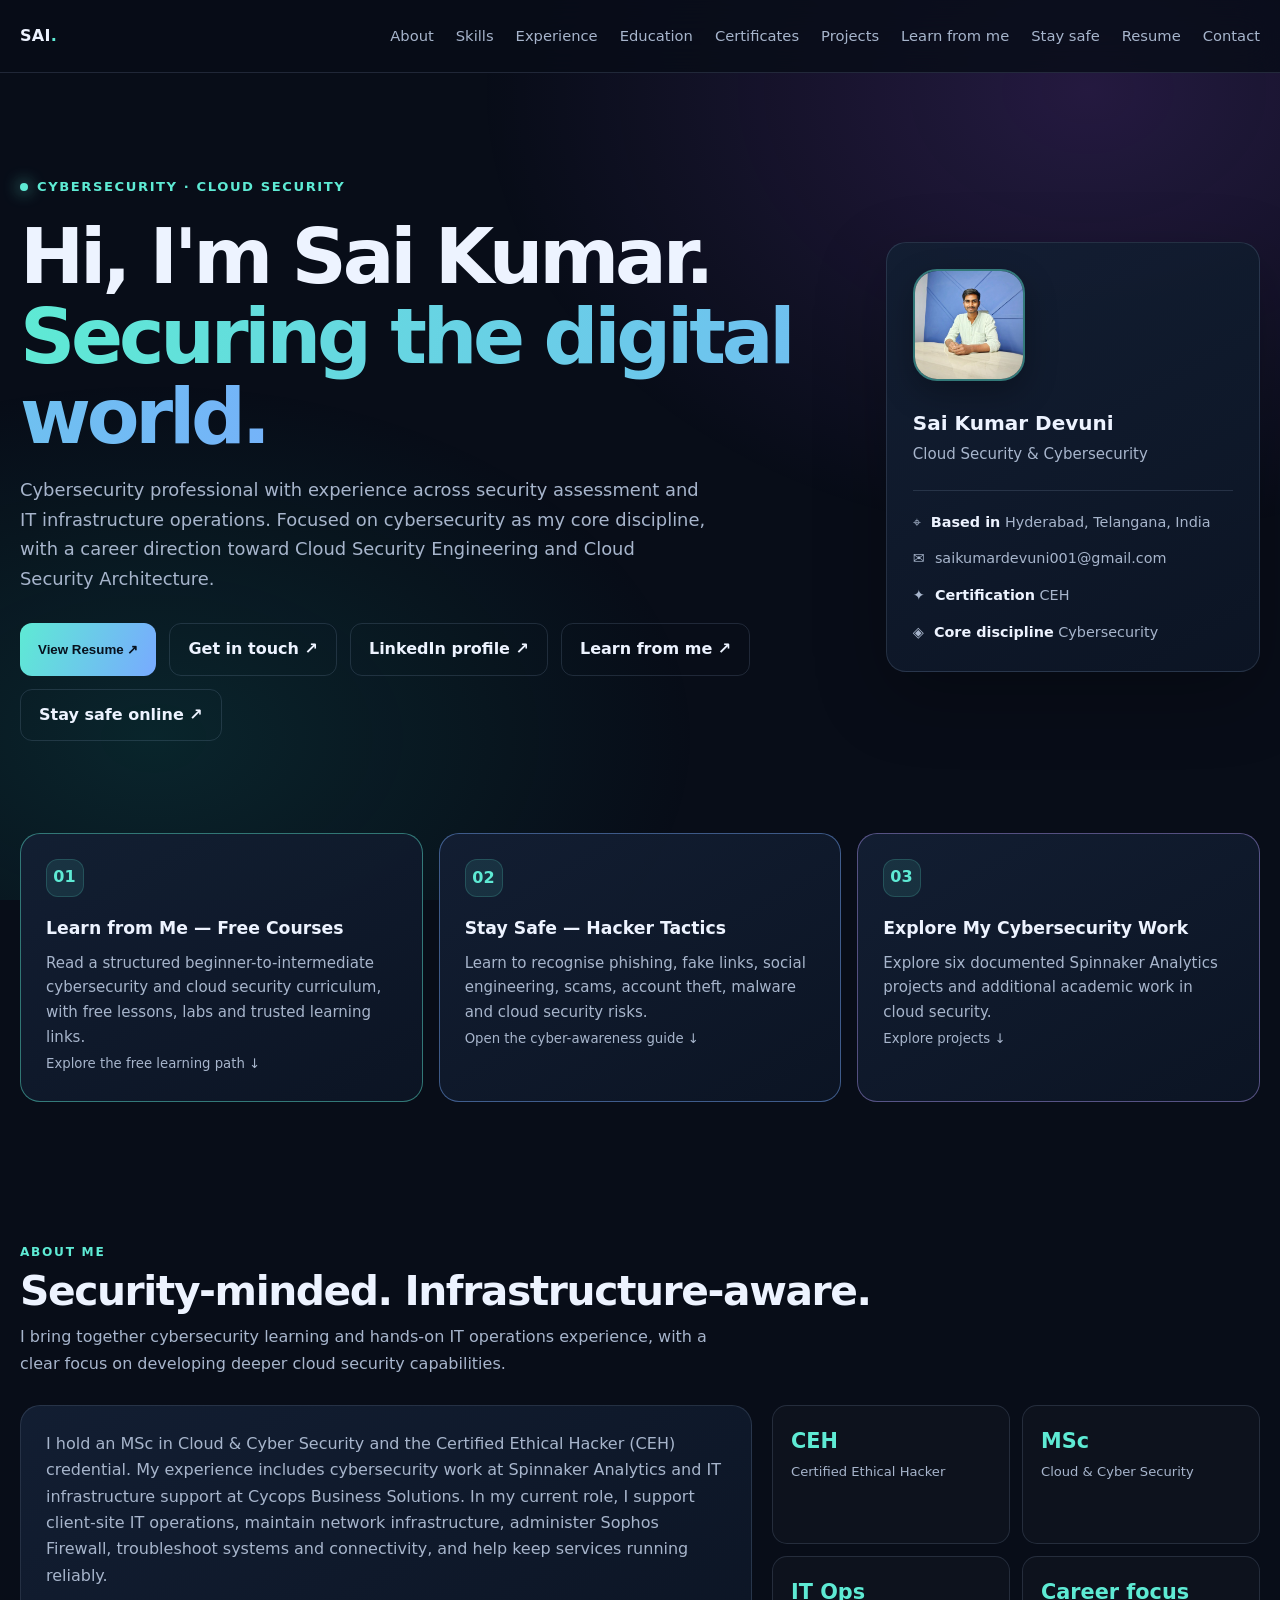
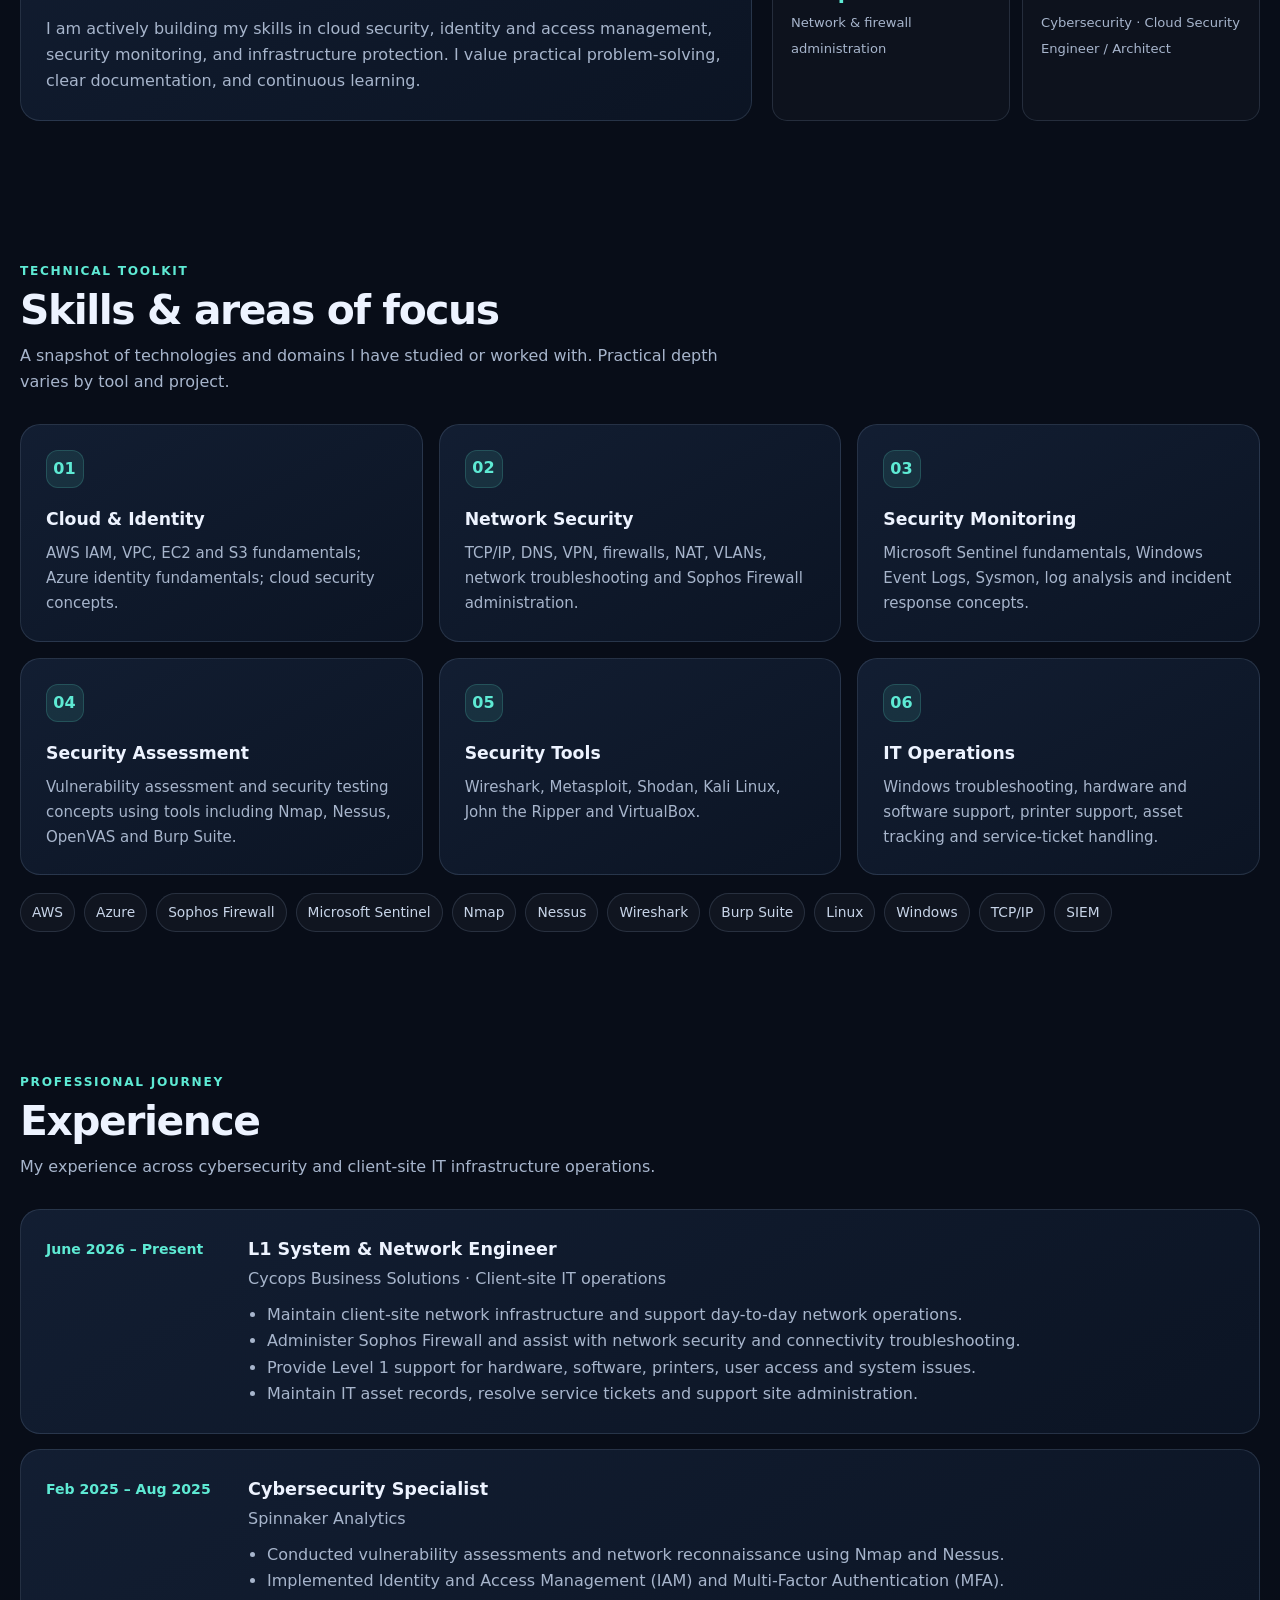
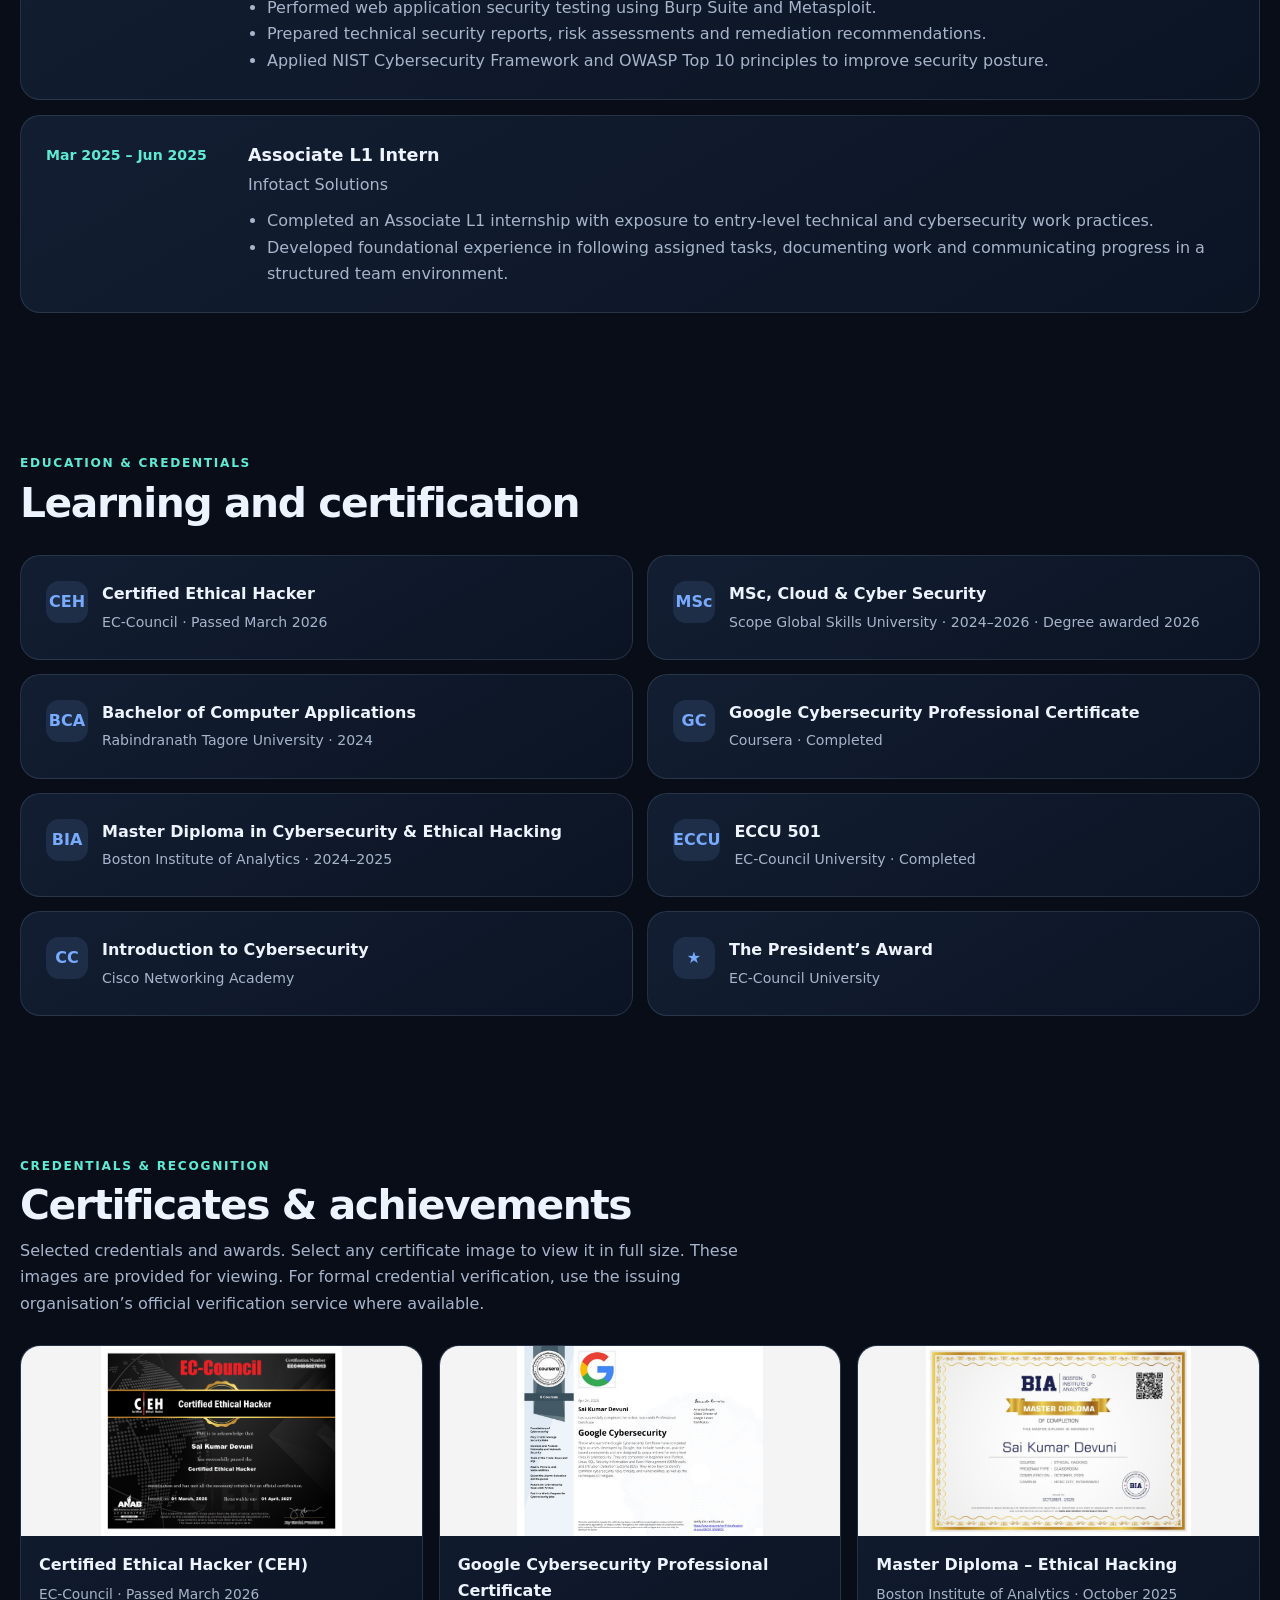
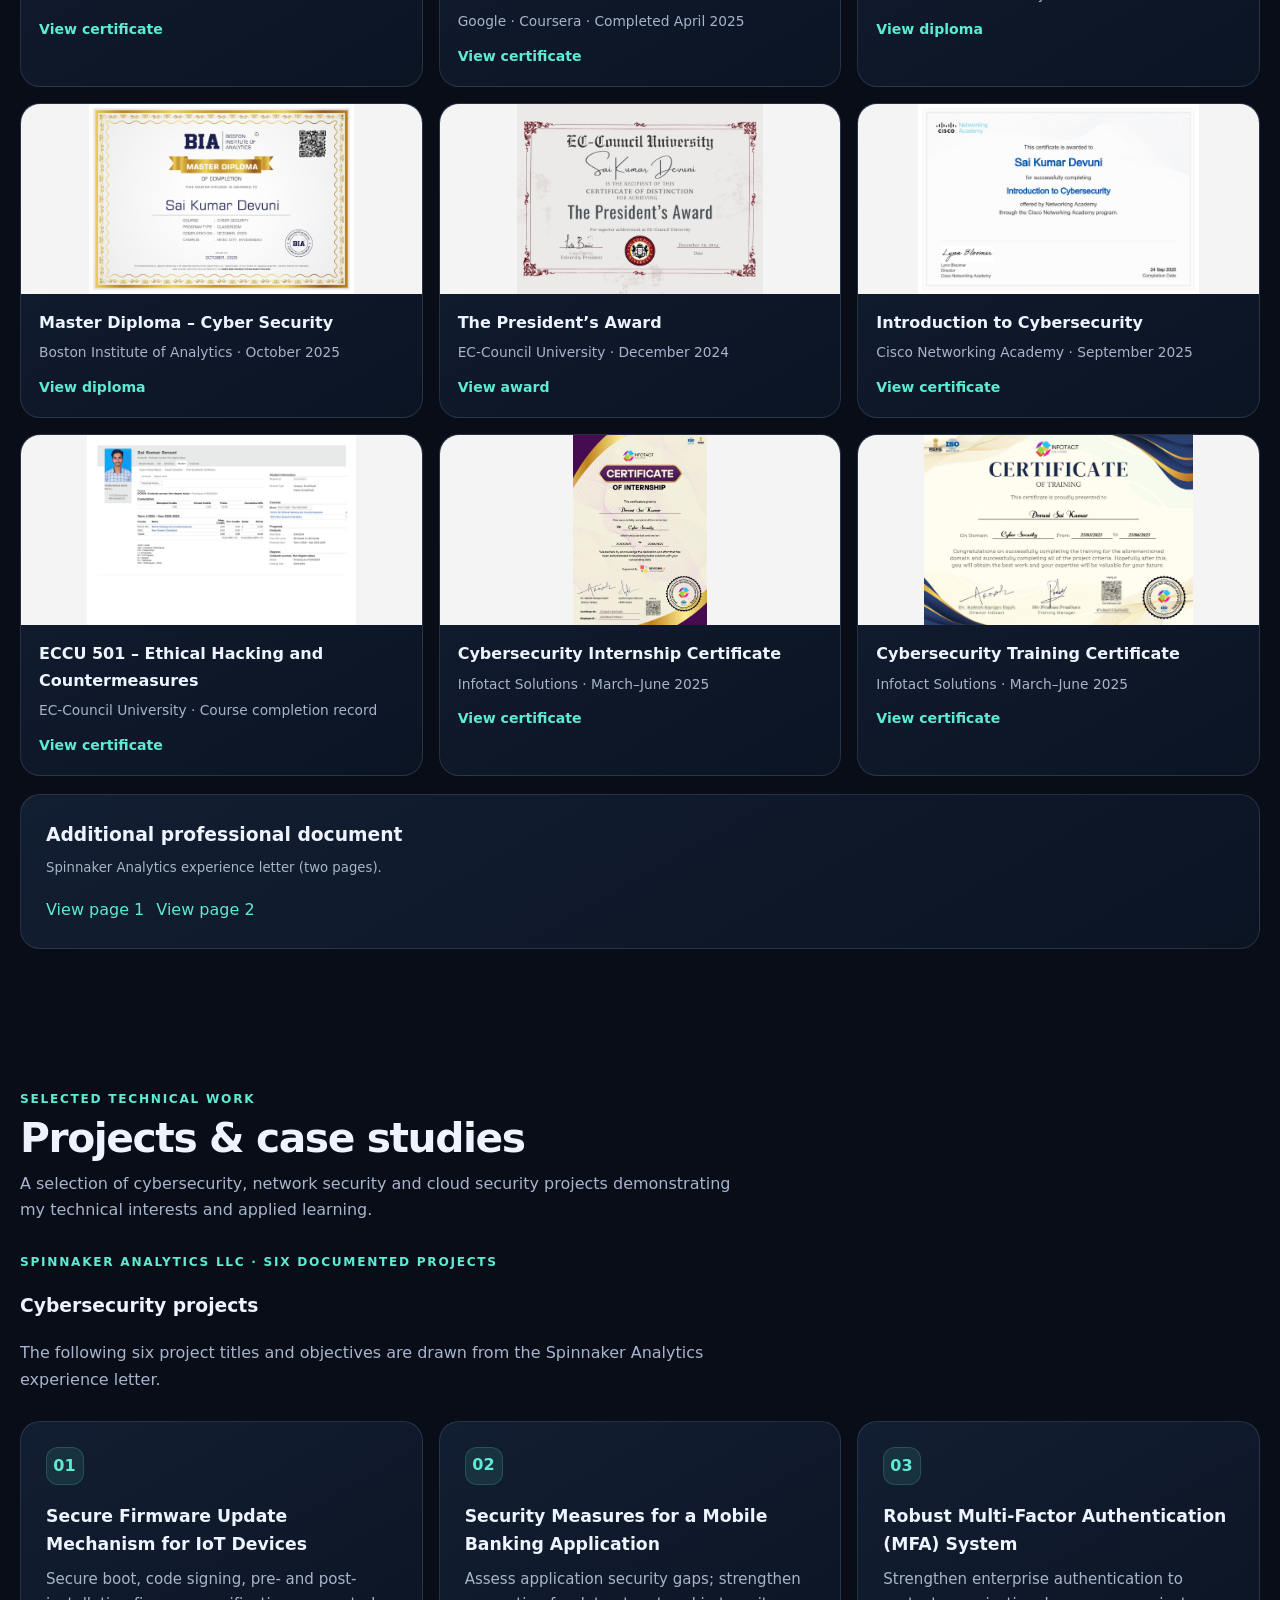
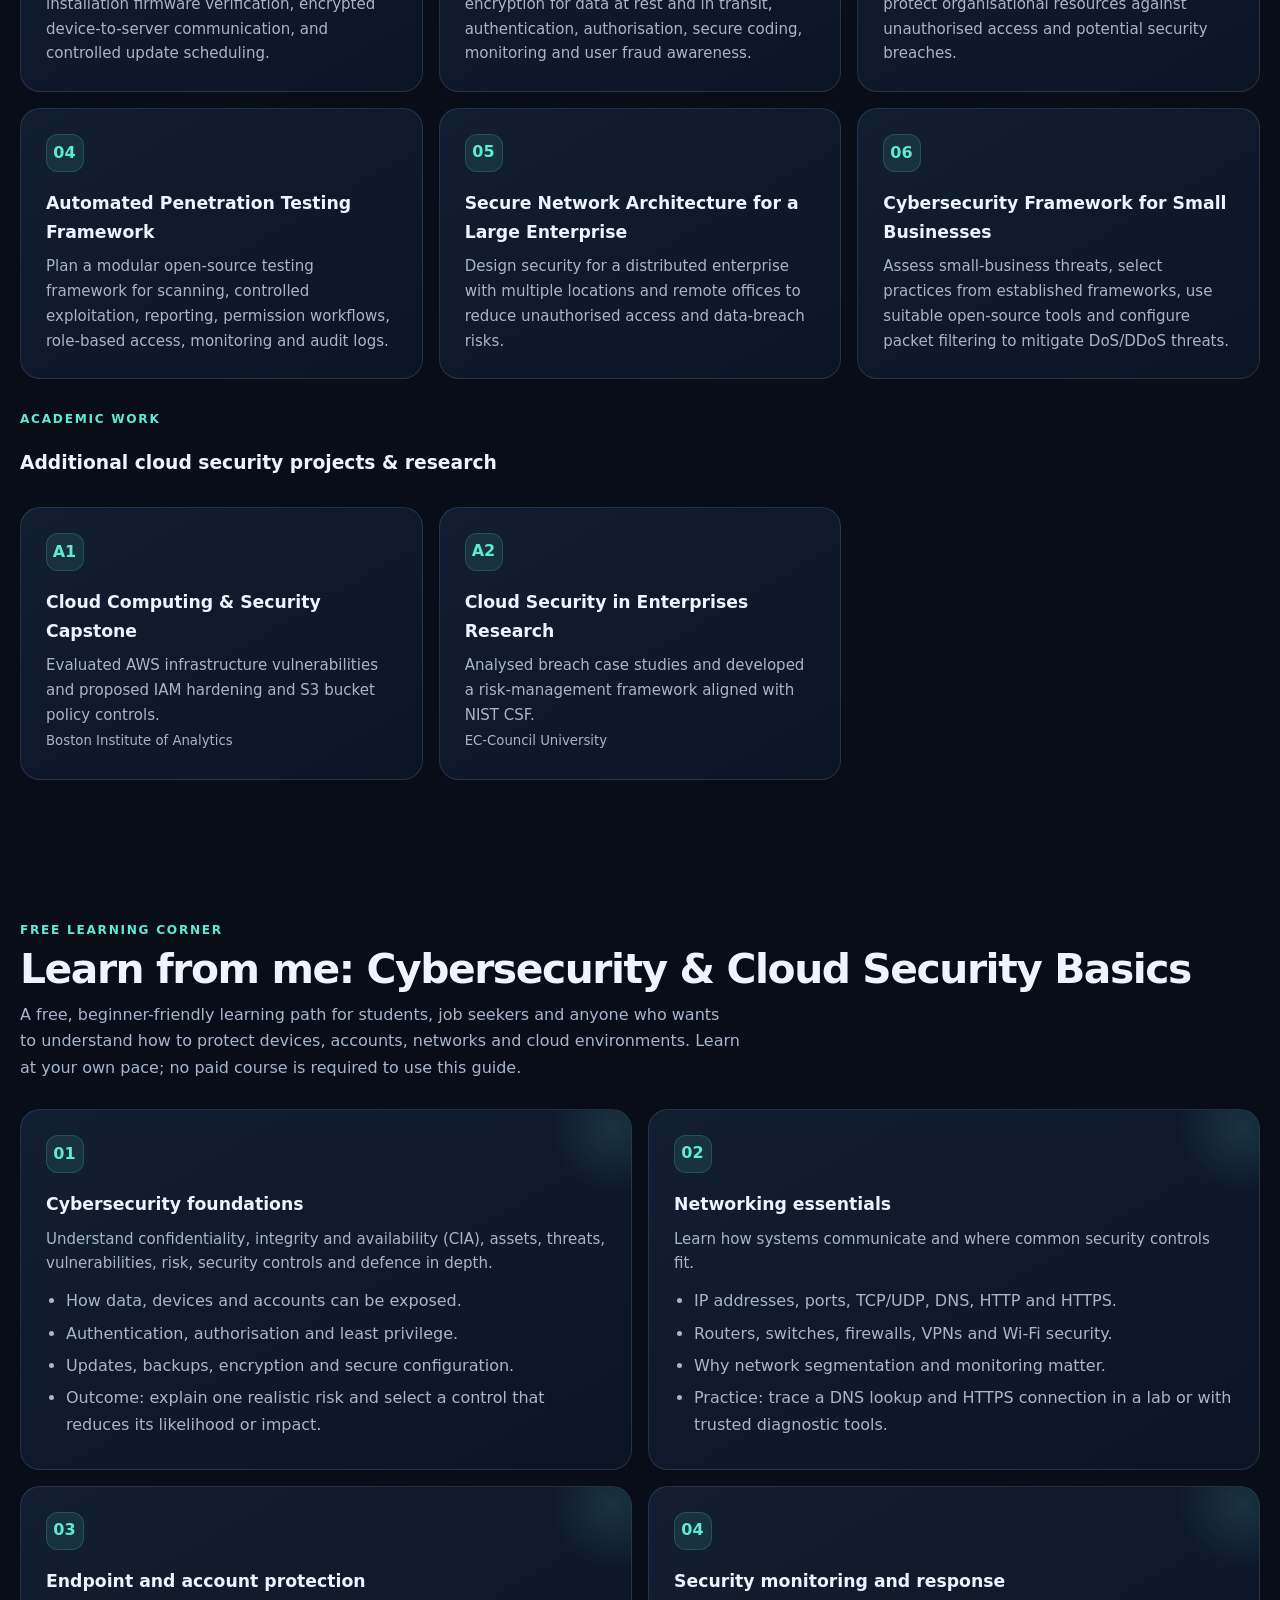
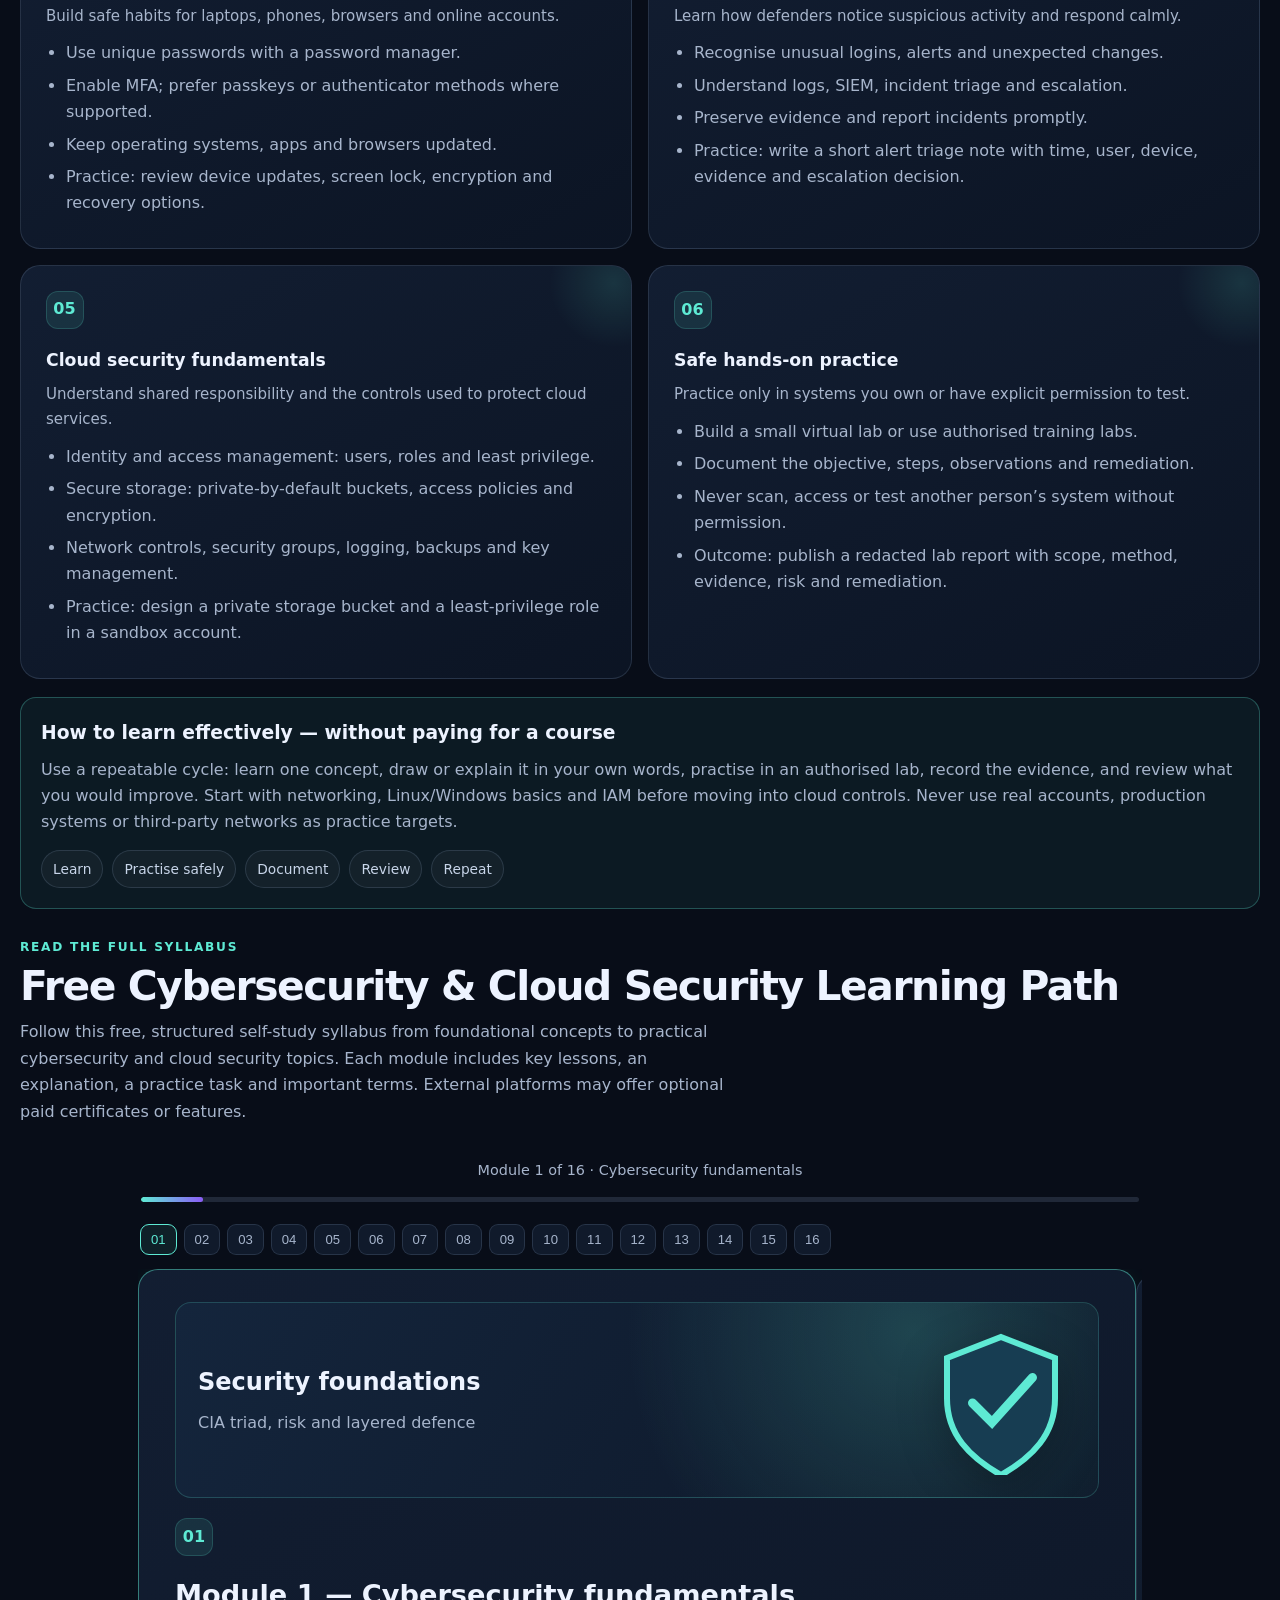
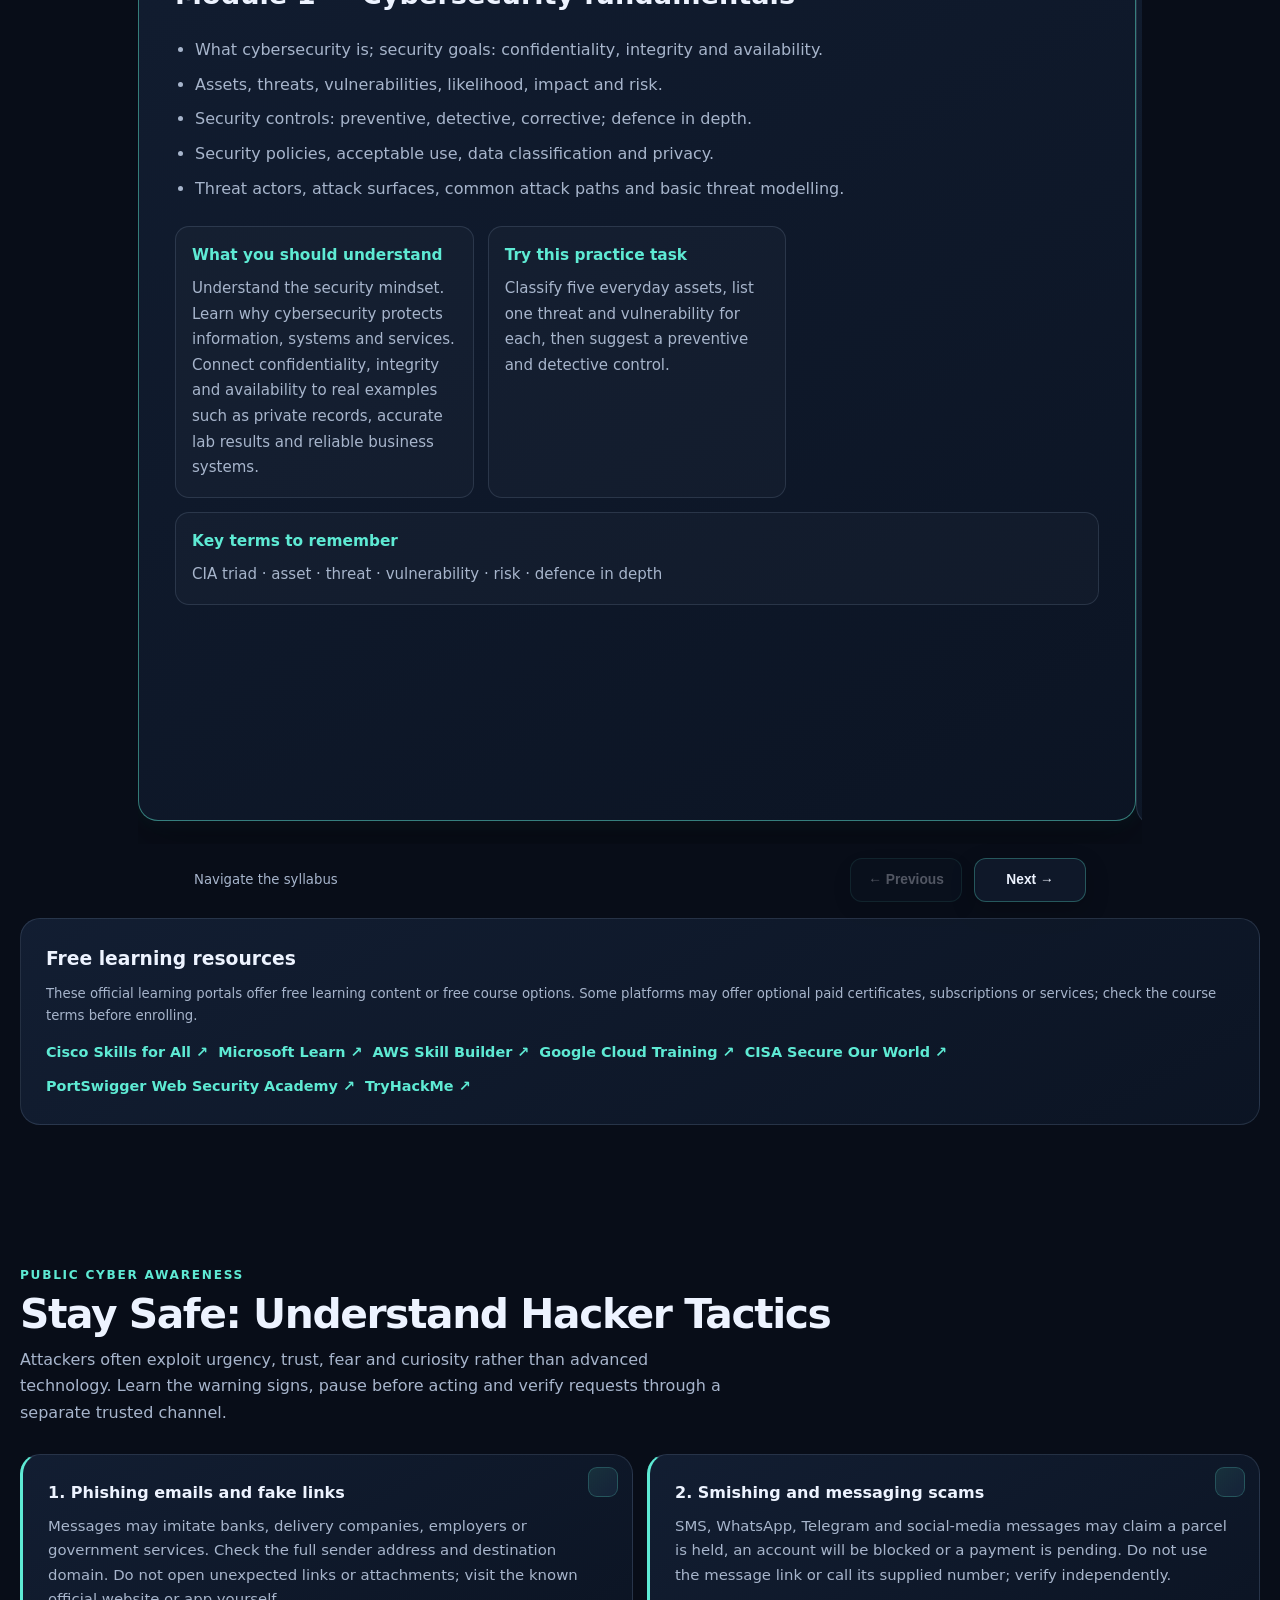
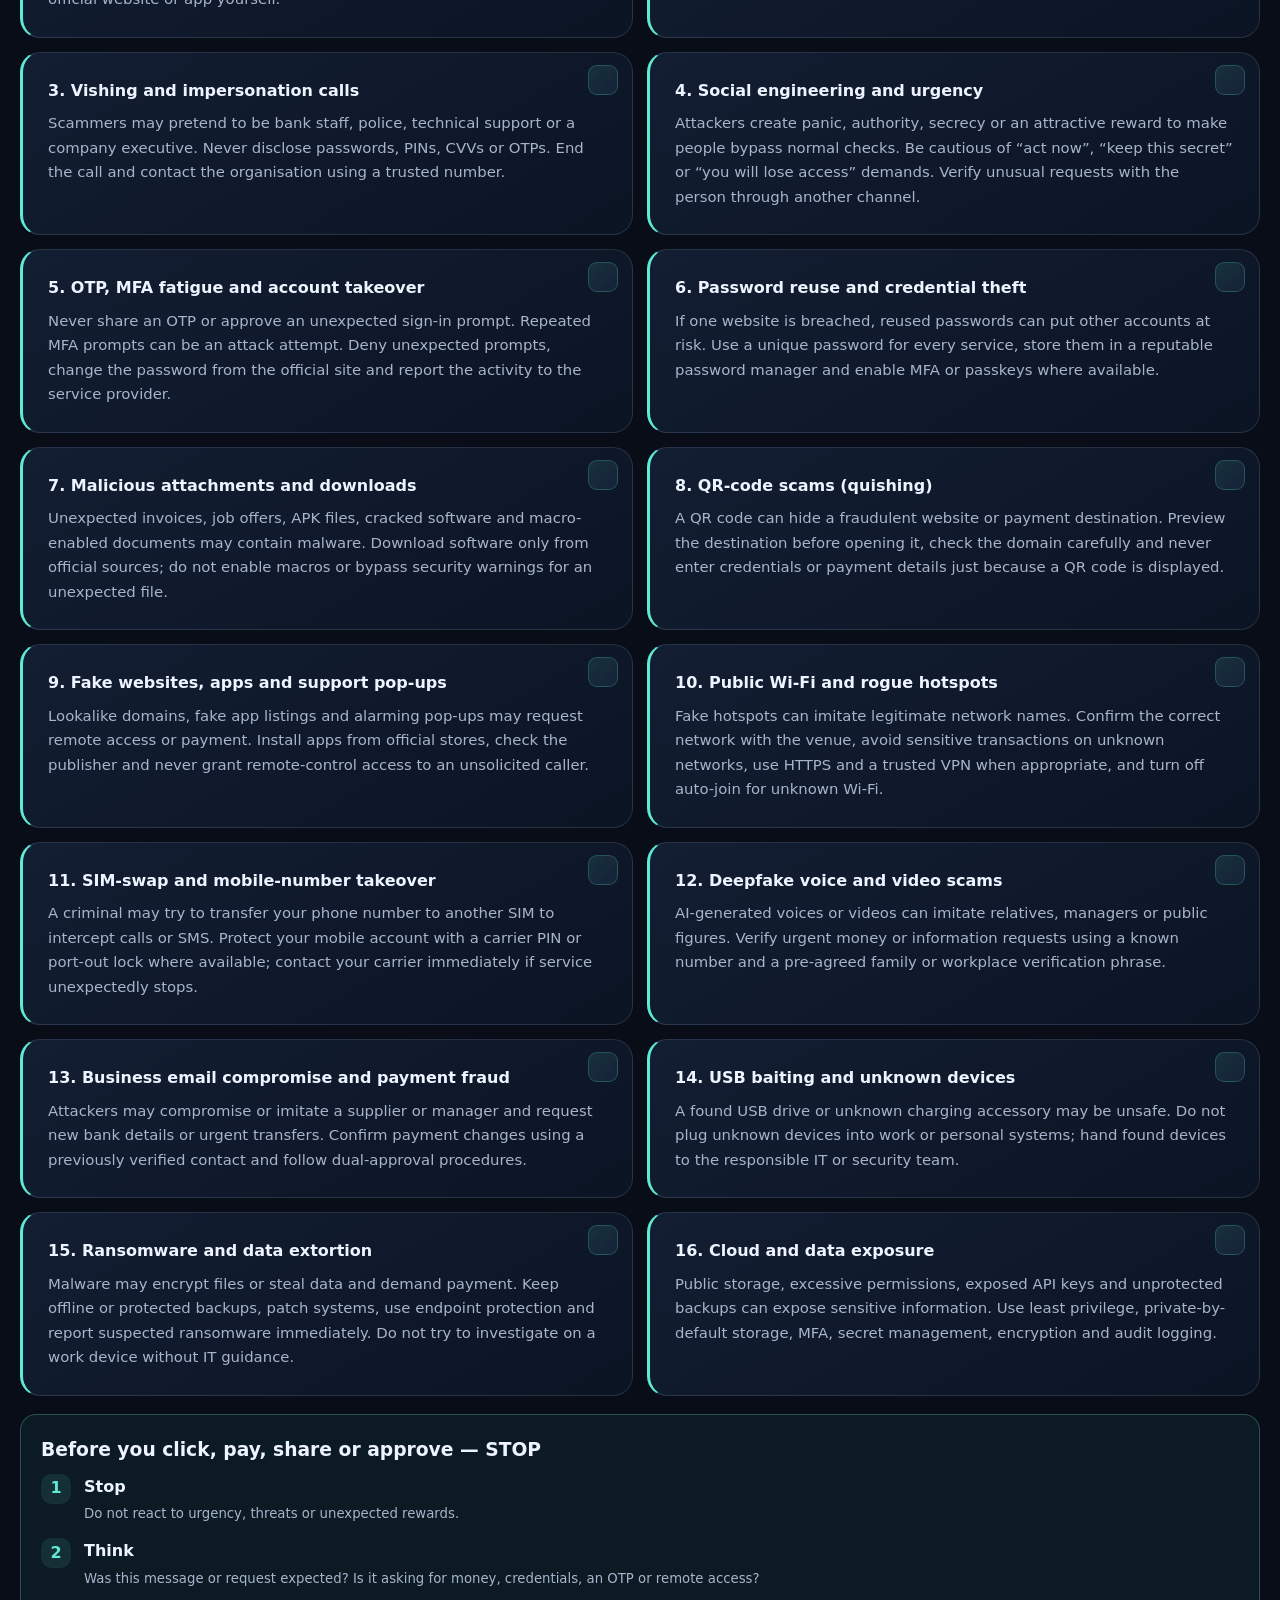
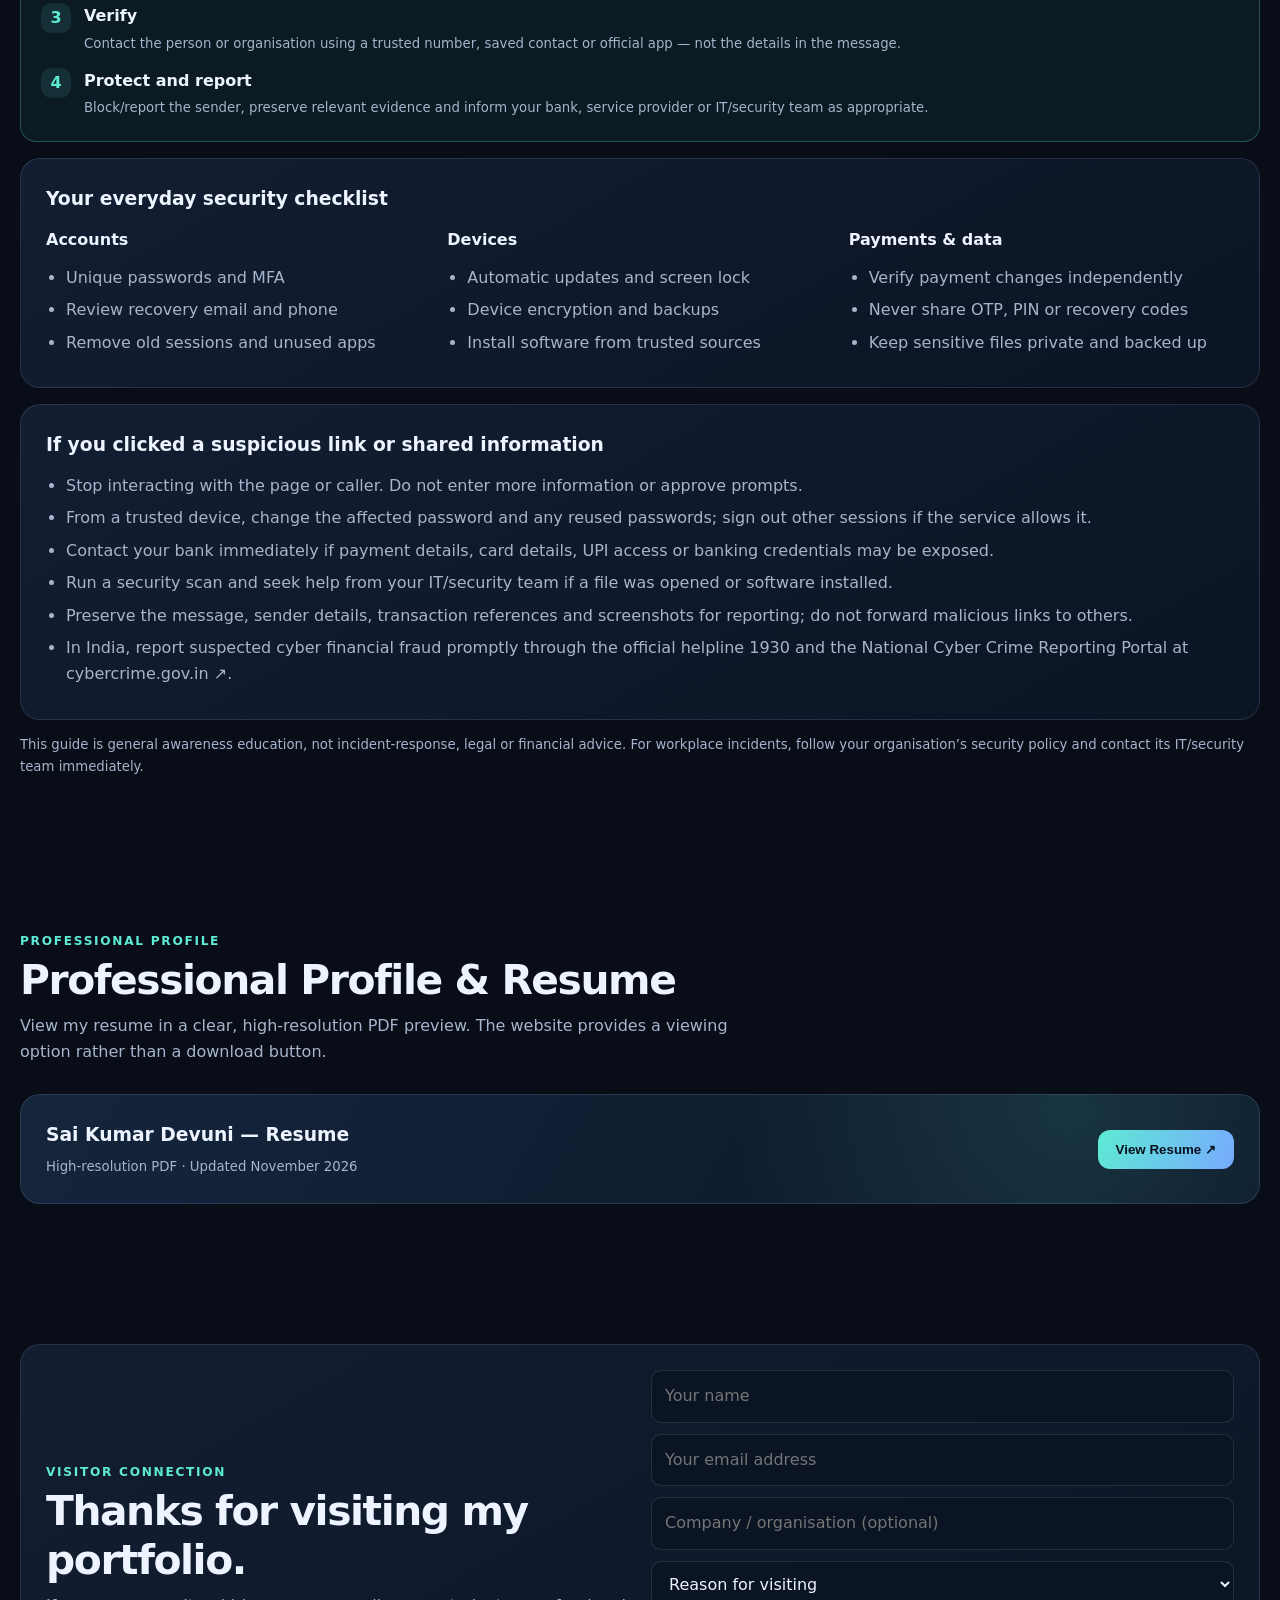
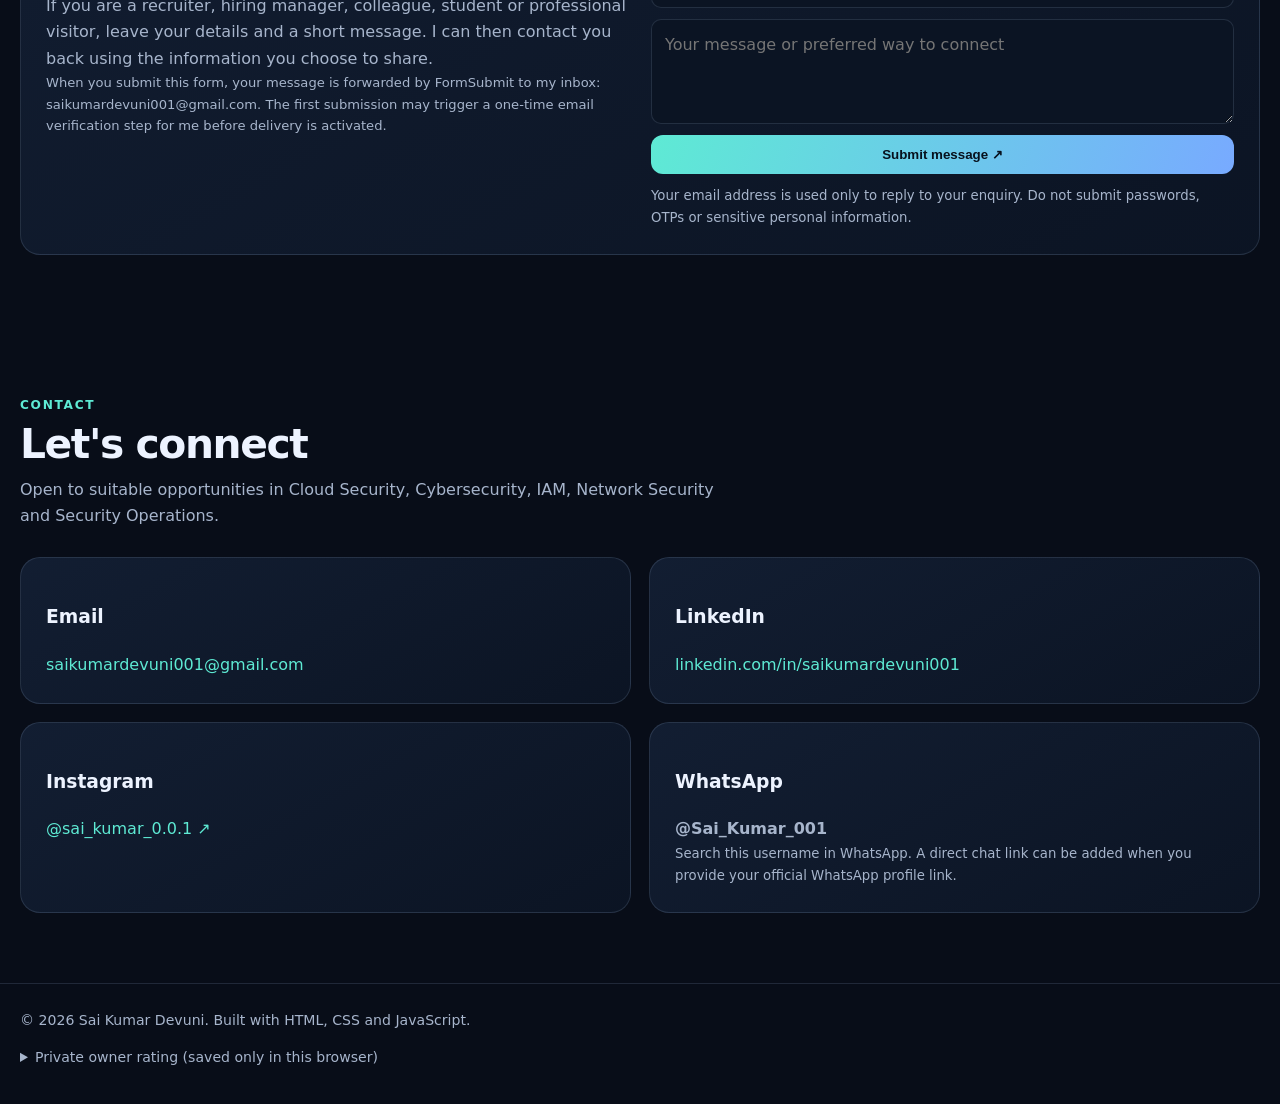
==== index.html @ 30486d01 "Add files via upload" ====
<!DOCTYPE html>
<html lang="en">
<head>
  <meta charset="UTF-8">
  <meta name="viewport" content="width=device-width, initial-scale=1.0">
  <meta name="description" content="Sai Kumar Devuni — Cloud Security and Cybersecurity professional portfolio.">
  <meta name="theme-color" content="#080d18">
  <title>Sai Kumar Devuni | Cloud Security & Cybersecurity</title>
  <style>
    :root {
      --bg: #080d18; --panel: #101a2b; --panel2: #0d1524;
      --text: #edf3ff; --muted: #a7b5cc; --line: rgba(164,185,220,.16);
      --cyan: #5eead4; --blue: #78aaff; --purple: #b7a1ff;
      --max: 1280px; --radius: 20px;
    }
    * { box-sizing: border-box; }
    html { scroll-behavior: smooth; }
    body {
      margin: 0; background: var(--bg); color: var(--text);
      font: 16px/1.65 Inter, ui-sans-serif, system-ui, -apple-system, BlinkMacSystemFont, "Segoe UI", sans-serif;
      isolation: isolate;
    }
    body::before { content:""; position:fixed; inset:0; z-index:-1; pointer-events:none;
      background: radial-gradient(ellipse at 12% 0%, rgba(56,189,248,.16), transparent 34rem), radial-gradient(ellipse at 92% 18%, rgba(139,92,246,.14), transparent 32rem);
      opacity:1; transition:background 1s ease, opacity 1s ease; }
    body[data-scene="about"]::before { background:radial-gradient(ellipse at 15% 10%,rgba(20,184,166,.18),transparent 38rem),radial-gradient(ellipse at 85% 70%,rgba(59,130,246,.13),transparent 34rem); }
    body[data-scene="skills"]::before { background:radial-gradient(ellipse at 85% 8%,rgba(99,102,241,.2),transparent 38rem),radial-gradient(ellipse at 10% 75%,rgba(14,165,233,.13),transparent 34rem); }
    body[data-scene="experience"]::before { background:radial-gradient(ellipse at 12% 35%,rgba(168,85,247,.18),transparent 38rem),radial-gradient(ellipse at 90% 85%,rgba(20,184,166,.12),transparent 34rem); }
    body[data-scene="education"]::before { background:radial-gradient(ellipse at 80% 15%,rgba(37,99,235,.2),transparent 38rem),radial-gradient(ellipse at 15% 85%,rgba(124,58,237,.14),transparent 34rem); }
    body[data-scene="certificates"]::before, body[data-scene="projects"]::before { background:radial-gradient(ellipse at 15% 10%,rgba(6,182,212,.17),transparent 38rem),radial-gradient(ellipse at 88% 78%,rgba(139,92,246,.16),transparent 34rem); }
    body[data-scene="learn"]::before { background:radial-gradient(ellipse at 80% 12%,rgba(14,165,233,.2),transparent 40rem),radial-gradient(ellipse at 12% 78%,rgba(16,185,129,.14),transparent 34rem); }
    body[data-scene="stay-safe"]::before { background:radial-gradient(ellipse at 12% 15%,rgba(239,68,68,.12),transparent 38rem),radial-gradient(ellipse at 88% 80%,rgba(59,130,246,.15),transparent 34rem); }
    body[data-scene="resume"]::before, body[data-scene="contact"]::before { background:radial-gradient(ellipse at 85% 10%,rgba(168,85,247,.18),transparent 38rem),radial-gradient(ellipse at 12% 82%,rgba(20,184,166,.14),transparent 34rem); }
    a { color: inherit; text-decoration: none; }
    a:hover { color: var(--cyan); }
    .wrap { width: min(var(--max), calc(100% - 40px)); margin: auto; }
    .nav { position: sticky; top: 0; z-index: 10; backdrop-filter: blur(18px); background: rgba(8,13,24,.82); border-bottom: 1px solid var(--line); }
    .nav-inner { min-height: 72px; display: flex; align-items: center; justify-content: space-between; gap: 20px; }
    .brand { font-weight: 800; letter-spacing: .02em; }
    .brand span { color: var(--cyan); }
    .links { display: flex; gap: 22px; align-items: center; color: var(--muted); font-size: .92rem; }
    .menu { display: none; background: transparent; border: 1px solid var(--line); color: var(--text); border-radius: 10px; padding: 8px 12px; }
    .hero { padding: 100px 0 82px; display: grid; grid-template-columns: 1.45fr .75fr; gap: 48px; align-items: center; }
    .eyebrow { display: inline-flex; align-items: center; gap: 9px; color: var(--cyan); font-weight: 700; font-size: .82rem; letter-spacing: .12em; text-transform: uppercase; }
    .dot { width: 8px; height: 8px; border-radius: 50%; background: var(--cyan); box-shadow: 0 0 16px var(--cyan); }
    h1 { font-size: clamp(2.7rem, 6vw, 5rem); line-height: 1.04; letter-spacing: -.055em; margin: 18px 0; }
    .gradient { background: linear-gradient(100deg, var(--cyan), var(--blue) 58%, var(--purple)); color: transparent; background-clip: text; -webkit-background-clip: text; }
    .lead { color: var(--muted); font-size: 1.12rem; max-width: 690px; }
    .actions { display: flex; flex-wrap: wrap; gap: 13px; margin-top: 30px; }
    .btn { display: inline-flex; justify-content: center; align-items: center; gap: 9px; padding: 12px 18px; border-radius: 12px; border: 1px solid var(--line); font-weight: 700; transition: .2s; }
    .btn.primary { background: linear-gradient(110deg, #5eead4, #78aaff); color: #07111d; border: 0; }
    .btn:hover { transform: translateY(-2px); }
    /* Subtle motion: keep the portfolio polished without distracting visitors. */
    @keyframes fadeUp { from { opacity: 0; transform: translateY(18px); } to { opacity: 1; transform: translateY(0); } }
    @keyframes softFloat { 0%,100% { transform: translateY(0); } 50% { transform: translateY(-7px); } }
    @keyframes glowPulse { 0%,100% { box-shadow: 0 0 0 rgba(94,234,212,0); } 50% { box-shadow: 0 0 28px rgba(94,234,212,.13); } }
    @keyframes gradientShift { 0%,100% { background-position: 0% 50%; } 50% { background-position: 100% 50%; } }
    @keyframes orbit { from { transform: rotate(0deg) translateX(5px) rotate(0deg); } to { transform: rotate(360deg) translateX(5px) rotate(-360deg); } }
    .hero-copy { animation: fadeUp .75s ease both; }
    .profile-card { animation: fadeUp .9s .12s ease both, glowPulse 6s 1.2s ease-in-out infinite; }
    .avatar-link { animation: softFloat 5s ease-in-out infinite; }
    .gradient { background-size: 200% 200%; animation: gradientShift 8s ease infinite; }
    .dot { animation: glowPulse 2.2s ease-in-out infinite; }
    .card, .profile-card, .btn, .tag, .certificate-card { transition: transform .25s ease, border-color .25s ease, box-shadow .25s ease; }
    .card:hover, .certificate-card:hover { transform: translateY(-5px); border-color: rgba(94,234,212,.48); box-shadow: 0 18px 42px rgba(0,0,0,.25); }
    .item { animation: fadeUp .65s ease both; }
    .reveal { opacity: 0; transform: translateY(10px); transition: opacity .22s ease-out, transform .22s ease-out; }
    .reveal.visible { opacity: 1; transform: translateY(0); }
    .module-track > article { opacity:.84; transform:translateY(5px) scale(.995); transition:opacity .22s ease-out, transform .22s ease-out, border-color .22s ease-out, box-shadow .22s ease-out; }
    .module-track > article.active-slide { opacity:1; transform:translateY(-5px) scale(1); border-color:rgba(94,234,212,.48); box-shadow:0 20px 48px rgba(0,0,0,.28),0 0 24px rgba(94,234,212,.07); animation:slideArrive .28s ease-out both; }
    @keyframes slideArrive { from { opacity:.72; transform:translateY(9px) scale(.992); } to { opacity:1; transform:translateY(-5px) scale(1); } }
    .module-carousel { position: relative; max-width: 1120px; margin: 0 auto; padding:0 58px; }
    .module-track { display:flex; gap:0; overflow-x:auto; scroll-snap-type:x mandatory; scroll-behavior:smooth; padding:5px 3px 18px; scrollbar-width:none; }
    .module-track::-webkit-scrollbar { display:none; }
    .module-track > article { flex:0 0 100%; width:100%; scroll-snap-align:start; min-width:0; padding:clamp(22px,4vw,36px); }
    .module-track > article h3 { font-size:clamp(1.25rem,2.4vw,1.7rem); margin:10px 0 18px; }
    .module-track .lesson-list { line-height:1.8; }
    .module-counter-row { display:flex; justify-content:center; align-items:center; min-height:36px; margin:0 0 8px; }
    .module-controls-outside { display:flex; justify-content:space-between; align-items:center; gap:14px; max-width:900px; margin:14px auto 0; padding:0 4px; }
    .module-control-buttons { display:flex; gap:12px; }
    .module-control-buttons button { position:static; transform:none; min-width:112px; min-height:44px; display:flex; align-items:center; justify-content:center; gap:7px; border:1px solid rgba(94,234,212,.3); color:var(--text); background:rgba(16,26,43,.94); border-radius:12px; padding:0 16px; cursor:pointer; font-size:.86rem; font-weight:700; white-space:nowrap; box-shadow:0 8px 24px rgba(0,0,0,.2); transition:background .2s,border-color .2s,transform .2s; }
    .module-control-buttons button:hover:not(:disabled) { border-color:var(--cyan); color:var(--cyan); background:#14263a; transform:translateY(-2px); }
    .module-control-buttons button:disabled { opacity:.32; cursor:not-allowed; }
    .module-hint { color:var(--muted); font-size:.9rem; }
    .module-progress { height:5px; background:var(--line); border-radius:20px; overflow:hidden; margin:0 3px 18px; }
    .module-progress span { display:block; height:100%; width:6.25%; background:linear-gradient(90deg,var(--cyan),#8b5cf6); border-radius:20px; transition:width .35s ease; }
    .module-picker { display:flex; gap:7px; overflow-x:auto; padding:4px 2px 14px; scrollbar-width:thin; }
    .module-picker button { flex:0 0 auto; border:1px solid var(--line); background:var(--panel); color:var(--muted); border-radius:9px; padding:7px 10px; cursor:pointer; font-size:.82rem; }
    .module-picker button[aria-current="step"] { color:var(--cyan); border-color:var(--cyan); background:rgba(94,234,212,.09); }
    .module-deep-dive { display:grid; grid-template-columns:repeat(2,minmax(0,1fr)); gap:14px; margin-top:22px; }
    .module-detail { padding:16px; border:1px solid var(--line); border-radius:14px; background:rgba(255,255,255,.025); }
    .module-detail h4 { margin:0 0 8px; color:var(--cyan); font-size:.96rem; }
    .module-detail p { margin:0; color:var(--muted); line-height:1.7; font-size:.94rem; }
    .contact-social { display:flex; flex-wrap:wrap; gap:12px; margin-top:18px; }
    .social-link { display:inline-flex; align-items:center; gap:9px; border:1px solid var(--line); background:rgba(255,255,255,.035); padding:11px 15px; border-radius:12px; font-weight:700; }
    .social-link:hover { transform:translateY(-3px); border-color:rgba(94,234,212,.45); }
    @media (prefers-reduced-motion: reduce) {
      *, *::before, *::after { scroll-behavior:auto !important; animation-duration:.01ms !important; animation-iteration-count:1 !important; transition-duration:.01ms !important; }
    }
    .profile-card, .card { background: linear-gradient(150deg, rgba(19,31,51,.96), rgba(12,21,36,.96)); border: 1px solid var(--line); border-radius: var(--radius); }
    .profile-card { padding: 26px; box-shadow: 0 24px 70px rgba(0,0,0,.25); }
    .avatar { width: 112px; height: 112px; border-radius: 24px; display: block; object-fit: cover; object-position: center 35%; border: 2px solid rgba(94,234,212,.45); box-shadow: 0 12px 32px rgba(0,0,0,.28); }
    .avatar-link { display: inline-block; border-radius: 24px; line-height: 0; }
    .avatar-link:focus-visible { outline: 3px solid var(--accent); outline-offset: 5px; }
    .profile-card h3 { margin: 17px 0 2px; font-size: 1.25rem; }
    .profile-card p { margin: 0; color: var(--muted); font-size: .94rem; }
    .profile-meta { display: grid; gap: 13px; margin-top: 23px; padding-top: 20px; border-top: 1px solid var(--line); color: var(--muted); font-size: .9rem; }
    .meta-row { display: flex; gap: 10px; align-items: center; }
    .meta-row b { color: var(--text); font-weight: 600; }
    section { padding: 70px 0; }
    .section-head { margin-bottom: 28px; }
    .kicker { color: var(--cyan); text-transform: uppercase; letter-spacing: .14em; font-size: .76rem; font-weight: 800; }
    h2 { margin: 5px 0 8px; font-size: clamp(1.8rem, 4vw, 2.55rem); letter-spacing: -.035em; line-height: 1.2; }
    .sub { color: var(--muted); max-width: 720px; margin: 0; }
    .about-grid { display: grid; grid-template-columns: 1.2fr .8fr; gap: 20px; }
    .card { padding: 25px; }
    .card p { color: var(--muted); margin: 0; }
    .stats { display: grid; grid-template-columns: repeat(2, 1fr); gap: 12px; }
    .stat { padding: 18px; border: 1px solid var(--line); background: rgba(255,255,255,.025); border-radius: 15px; }
    .stat strong { display: block; font-size: 1.3rem; color: var(--cyan); }
    .stat span { color: var(--muted); font-size: .82rem; }
    .grid-3 { display: grid; grid-template-columns: repeat(3, 1fr); gap: 16px; }
    .item h3 { margin: 0 0 8px; font-size: 1.08rem; }
    .item p { color: var(--muted); margin: 0; font-size: .94rem; }
    .icon { width: 38px; height: 38px; border-radius: 12px; display: grid; place-items: center; color: var(--cyan); background: rgba(94,234,212,.1); border: 1px solid rgba(94,234,212,.18); margin-bottom: 17px; font-weight: 800; }
    .tags { display: flex; flex-wrap: wrap; gap: 9px; }
    .tag { border: 1px solid var(--line); background: rgba(255,255,255,.035); color: #c8d5e9; padding: 7px 11px; border-radius: 999px; font-size: .86rem; }
    .timeline { display: grid; gap: 15px; }
    .role { display: grid; grid-template-columns: 180px 1fr; gap: 22px; }
    .date { color: var(--cyan); font-size: .88rem; font-weight: 700; padding-top: 3px; }
    .role h3 { margin: 0; font-size: 1.1rem; }
    .role .org { color: var(--muted); margin: 2px 0 10px; }
    .role ul { color: var(--muted); margin: 0; padding-left: 19px; }
    .certs { display: grid; grid-template-columns: repeat(2, 1fr); gap: 14px; }
    .cert { display: flex; gap: 14px; align-items: flex-start; }
    .cert-mark { flex: 0 0 42px; height: 42px; display: grid; place-items: center; border-radius: 13px; background: rgba(120,170,255,.12); color: var(--blue); font-weight: 900; }
    .cert h3 { margin: 0; font-size: 1rem; }
    .cert p { color: var(--muted); margin: 3px 0 0; font-size: .88rem; }
    .project-note { border: 1px dashed rgba(94,234,212,.35); background: rgba(94,234,212,.045); border-radius: 14px; padding: 18px; color: var(--muted); }
    .certificate-grid { display: grid; grid-template-columns: repeat(3, 1fr); gap: 16px; }
    .certificate-card { overflow: hidden; padding: 0; }
    .certificate-card a.preview { display: block; background: #fff; }
    .certificate-card img { display: block; width: 100%; height: 190px; object-fit: contain; background: #f4f4f4; }
    .certificate-info { padding: 16px 18px 18px; }
    .certificate-info h3 { margin: 0 0 5px; font-size: 1rem; }
    .certificate-info p { color: var(--muted); margin: 0 0 12px; font-size: .86rem; }
    .certificate-actions { display: flex; gap: 12px; flex-wrap: wrap; font-size: .88rem; font-weight: 700; }
    .certificate-actions a { color: var(--cyan); }
    .doc-list { display: flex; flex-wrap: wrap; gap: 12px; margin-top: 18px; }
    .doc-list a { color: var(--cyan); }
    .contact { display: grid; grid-template-columns: 1fr 1fr; gap: 18px; }
    .contact a { color: var(--cyan); overflow-wrap: anywhere; }
    footer { border-top: 1px solid var(--line); color: var(--muted); padding: 25px 0 35px; font-size: .88rem; }
    .small { font-size: .83rem; color: var(--muted); }
    .learning-grid { display: grid; grid-template-columns: repeat(2, 1fr); gap: 16px; }
    .lesson-list { margin: 12px 0 0; padding-left: 20px; color: var(--muted); }
    .lesson-list li { margin: 6px 0; }
    .resource-links { display: flex; flex-wrap: wrap; gap: 10px; margin-top: 15px; }
    .resource-links a { color: var(--cyan); font-weight: 700; font-size: .9rem; }
    .safety-grid { display: grid; grid-template-columns: repeat(2, 1fr); gap: 14px; }
    .safety-card { border-left: 3px solid var(--cyan); }
    .safety-card h3 { margin: 0 0 7px; font-size: 1rem; }
    .safety-card p { color: var(--muted); margin: 0; font-size: .93rem; }
    .callout { border: 1px solid rgba(94,234,212,.28); background: rgba(94,234,212,.06); border-radius: 16px; padding: 20px; }
    .callout h3 { margin: 0 0 8px; }
    .callout p { color: var(--muted); margin: 0; }
    .steps { counter-reset: step; display: grid; gap: 12px; }
    .step { display: flex; gap: 13px; align-items: flex-start; }
    .step::before { counter-increment: step; content: counter(step); flex: 0 0 30px; height: 30px; border-radius: 10px; display: grid; place-items: center; color: var(--cyan); background: rgba(94,234,212,.1); font-weight: 800; }

    /* Inline image viewer: certificates and portrait stay on this page. */
    .image-viewer { position:fixed; inset:0; z-index:1000; display:none; place-items:center; padding:24px; background:rgba(2,6,14,.92); backdrop-filter:blur(12px); }
    .image-viewer.open { display:grid; }
    .image-viewer img { max-width:min(1100px,94vw); max-height:82vh; object-fit:contain; background:#fff; border-radius:12px; box-shadow:0 24px 90px #000; }
    .viewer-close { position:absolute; top:18px; right:22px; border:1px solid var(--line); border-radius:50%; width:46px; height:46px; color:var(--text); background:#172238; font-size:1.5rem; cursor:pointer; }
    .resume-viewer { position:fixed; inset:0; z-index:1100; display:none; padding:76px 3vw 3vh; background:rgba(2,6,14,.96); backdrop-filter:blur(12px); }
    .resume-viewer.open { display:block; }
    .resume-viewer iframe { width:100%; height:100%; border:1px solid var(--line); border-radius:12px; background:#fff; }
    .resume-card { display:flex; align-items:center; justify-content:space-between; gap:20px; flex-wrap:wrap; background:radial-gradient(circle at 85% 15%,rgba(94,234,212,.13),transparent 32%),linear-gradient(120deg,#14253c,#0d1728); }
    .form-success { grid-column:1/-1; padding:12px 15px; border:1px solid rgba(94,234,212,.4); border-radius:12px; color:var(--cyan); background:rgba(94,234,212,.08); font-weight:700; }
    .learning-grid .item { position:relative; overflow:hidden; }
    .learning-grid .item::after { content:""; position:absolute; width:130px; height:130px; right:-48px; top:-48px; border-radius:50%; background:radial-gradient(circle,rgba(94,234,212,.13),transparent 70%); pointer-events:none; }
    .safety-card { position:relative; overflow:hidden; }
    .safety-card::after { content:""; position:absolute; right:14px; top:12px; width:28px; height:28px; border:1px solid rgba(94,234,212,.22); border-radius:9px; background:linear-gradient(135deg,rgba(94,234,212,.12),rgba(120,170,255,.08)); }
    .preview, .avatar-link { cursor:zoom-in; }
    .module-visual { min-height:170px; display:flex; align-items:center; justify-content:space-between; gap:18px; padding:22px; margin:-4px 0 20px; overflow:hidden; border:1px solid rgba(94,234,212,.2); border-radius:16px; background:radial-gradient(circle at 80% 15%,rgba(94,234,212,.2),transparent 38%),linear-gradient(120deg,#14253c,#0d1728); }
    .module-visual strong { display:block; font-size:clamp(1.1rem,2vw,1.5rem); color:var(--text); }
    .module-visual span { display:block; color:var(--muted); max-width:460px; margin-top:7px; }
    .module-visual svg { width:clamp(92px,15vw,150px); height:auto; flex:0 0 auto; filter:drop-shadow(0 12px 22px rgba(0,0,0,.25)); }
    .visitor-banner { display:grid; grid-template-columns:1fr 1fr; gap:22px; align-items:center; }
    .visitor-form { display:grid; gap:11px; }
    .visitor-form input,.visitor-form select,.visitor-form textarea { width:100%; padding:12px 13px; color:var(--text); background:#0b1423; border:1px solid var(--line); border-radius:10px; font:inherit; }
    .visitor-form .btn { cursor:pointer; }
    .privacy-note { font-size:.82rem; color:var(--muted); }
    .rating-stars { display:flex; gap:8px; margin:12px 0; }
    .rating-stars button { border:1px solid var(--line); background:#0b1423; color:#fbbf24; font-size:1.5rem; border-radius:10px; padding:5px 10px; cursor:pointer; }
    @media (min-width: 1100px) {
      .grid-3 { grid-template-columns:repeat(3,minmax(0,1fr)); }
      .hero { grid-template-columns:1.5fr .7fr; gap:64px; }
      .module-deep-dive { grid-template-columns:repeat(3,minmax(0,1fr)); }
    }
    @media (max-width: 800px) {
      .visitor-banner { grid-template-columns:1fr; }

      .hero, .about-grid, .contact { grid-template-columns: 1fr; }
      .hero { padding: 70px 0 50px; gap: 28px; }
      .grid-3 { grid-template-columns: repeat(2, 1fr); }
      .links { display: none; position: absolute; top: 72px; left: 0; right: 0; padding: 18px 22px; background: #0b1321; border-bottom: 1px solid var(--line); flex-direction: column; align-items: flex-start; }
      .links.open { display: flex; }
      .menu { display: block; }
    }
    @media (max-width: 540px) {
      .wrap { width: min(100% - 28px, var(--max)); }
      .grid-3, .certs, .certificate-grid, .learning-grid, .safety-grid { grid-template-columns: 1fr; }
      .module-carousel { padding:0; }
      .module-control-buttons button { min-width:0; min-height:40px; padding:0 12px; }
      .module-controls-outside { align-items:flex-start; flex-direction:column; }
      .module-control-buttons { width:100%; justify-content:space-between; }
      .module-hint { font-size:.82rem; text-align:center; }
      .module-deep-dive { grid-template-columns:1fr; }
      .role { grid-template-columns: 1fr; gap: 4px; }
      section { padding: 52px 0; }
      .hero { padding-top: 58px; }
    }
  </style>
</head>
<body>
  <header class="nav">
    <div class="wrap nav-inner">
      <a class="brand" href="#home">SAI<span>.</span></a>
      <button class="menu" id="menuBtn" aria-label="Toggle navigation" aria-expanded="false">Menu</button>
      <nav class="links" id="navLinks" aria-label="Main navigation">
        <a href="#about">About</a><a href="#skills">Skills</a><a href="#experience">Experience</a>
        <a href="#education">Education</a><a href="#certificates">Certificates</a><a href="#projects">Projects</a><a href="#learn">Learn from me</a><a href="#stay-safe">Stay safe</a><a href="#resume">Resume</a><a href="#visitor-contact">Contact</a>
      </nav>
    </div>
  </header>

  <main>
    <div class="wrap hero" id="home">
      <div>
        <div class="eyebrow"><span class="dot"></span> Cybersecurity · Cloud Security</div>
        <h1>Hi, I'm Sai Kumar.<br><span class="gradient">Securing the digital world.</span></h1>
        <p class="lead">Cybersecurity professional with experience across security assessment and IT infrastructure operations. Focused on cybersecurity as my core discipline, with a career direction toward Cloud Security Engineering and Cloud Security Architecture.</p>
        <div class="actions">
          <button class="btn primary" id="openResumeTop" type="button">View Resume ↗</button>
          <a class="btn" href="#contact">Get in touch ↗</a>
          <a class="btn" href="https://www.linkedin.com/in/saikumardevuni001/" target="_blank" rel="noopener">LinkedIn profile ↗</a>
          <a class="btn" href="#learn">Learn from me ↗</a>
          <a class="btn" href="#stay-safe">Stay safe online ↗</a>
        </div>
      </div>
      <aside class="profile-card">
        <a class="avatar-link image-preview" href="assets/sai-kumar-devuni.jpg" data-image="assets/sai-kumar-devuni.jpg" aria-label="View portrait of Sai Kumar Devuni" title="View photo">
          <img class="avatar" src="assets/sai-kumar-devuni.jpg" alt="Portrait of Sai Kumar Devuni" style="cursor: zoom-in;">
        </a>
        <h3>Sai Kumar Devuni</h3>
        <p>Cloud Security & Cybersecurity</p>
        <div class="profile-meta">
          <div class="meta-row">⌖ <span><b>Based in</b> Hyderabad, Telangana, India</span></div>
          <div class="meta-row">✉ <a href="mailto:saikumardevuni001@gmail.com">saikumardevuni001@gmail.com</a></div>
          <div class="meta-row">✦ <span><b>Certification</b> CEH</span></div>
          <div class="meta-row">◈ <span><b>Core discipline</b> Cybersecurity</span></div>
        </div>
      </aside>
    </div>

    <section aria-label="Free cybersecurity learning and awareness" style="padding-top:10px">
      <div class="wrap grid-3">
        <a class="card item" href="#learn" style="border-color:rgba(94,234,212,.45)"><div class="icon">01</div><h3>Learn from Me — Free Courses</h3><p>Read a structured beginner-to-intermediate cybersecurity and cloud security curriculum, with free lessons, labs and trusted learning links.</p><span class="small">Explore the free learning path ↓</span></a>
        <a class="card item" href="#stay-safe" style="border-color:rgba(120,170,255,.45)"><div class="icon">02</div><h3>Stay Safe — Hacker Tactics</h3><p>Learn to recognise phishing, fake links, social engineering, scams, account theft, malware and cloud security risks.</p><span class="small">Open the cyber-awareness guide ↓</span></a>
        <a class="card item" href="#projects" style="border-color:rgba(183,161,255,.42)"><div class="icon">03</div><h3>Explore My Cybersecurity Work</h3><p>Explore six documented Spinnaker Analytics projects and additional academic work in cloud security.</p><span class="small">Explore projects ↓</span></a>
      </div>
    </section>

    <section id="about">
      <div class="wrap">
        <div class="section-head"><div class="kicker">About me</div><h2>Security-minded. Infrastructure-aware.</h2>
          <p class="sub">I bring together cybersecurity learning and hands-on IT operations experience, with a clear focus on developing deeper cloud security capabilities.</p></div>
        <div class="about-grid">
          <div class="card"><p>I hold an MSc in Cloud & Cyber Security and the Certified Ethical Hacker (CEH) credential. My experience includes cybersecurity work at Spinnaker Analytics and IT infrastructure support at Cycops Business Solutions. In my current role, I support client-site IT operations, maintain network infrastructure, administer Sophos Firewall, troubleshoot systems and connectivity, and help keep services running reliably.<br><br>I am actively building my skills in cloud security, identity and access management, security monitoring, and infrastructure protection. I value practical problem-solving, clear documentation, and continuous learning.</p></div>
          <div class="stats">
            <div class="stat"><strong>CEH</strong><span>Certified Ethical Hacker</span></div>
            <div class="stat"><strong>MSc</strong><span>Cloud & Cyber Security</span></div>
            <div class="stat"><strong>IT Ops</strong><span>Network & firewall administration</span></div>
            <div class="stat"><strong>Career focus</strong><span>Cybersecurity · Cloud Security Engineer / Architect</span></div>
          </div>
        </div>
      </div>
    </section>

    <section id="skills">
      <div class="wrap">
        <div class="section-head"><div class="kicker">Technical toolkit</div><h2>Skills & areas of focus</h2><p class="sub">A snapshot of technologies and domains I have studied or worked with. Practical depth varies by tool and project.</p></div>
        <div class="grid-3">
          <article class="card item"><div class="icon">01</div><h3>Cloud & Identity</h3><p>AWS IAM, VPC, EC2 and S3 fundamentals; Azure identity fundamentals; cloud security concepts.</p></article>
          <article class="card item"><div class="icon">02</div><h3>Network Security</h3><p>TCP/IP, DNS, VPN, firewalls, NAT, VLANs, network troubleshooting and Sophos Firewall administration.</p></article>
          <article class="card item"><div class="icon">03</div><h3>Security Monitoring</h3><p>Microsoft Sentinel fundamentals, Windows Event Logs, Sysmon, log analysis and incident response concepts.</p></article>
          <article class="card item"><div class="icon">04</div><h3>Security Assessment</h3><p>Vulnerability assessment and security testing concepts using tools including Nmap, Nessus, OpenVAS and Burp Suite.</p></article>
          <article class="card item"><div class="icon">05</div><h3>Security Tools</h3><p>Wireshark, Metasploit, Shodan, Kali Linux, John the Ripper and VirtualBox.</p></article>
          <article class="card item"><div class="icon">06</div><h3>IT Operations</h3><p>Windows troubleshooting, hardware and software support, printer support, asset tracking and service-ticket handling.</p></article>
        </div>
        <div class="tags" style="margin-top:18px">
          <span class="tag">AWS</span><span class="tag">Azure</span><span class="tag">Sophos Firewall</span><span class="tag">Microsoft Sentinel</span><span class="tag">Nmap</span><span class="tag">Nessus</span><span class="tag">Wireshark</span><span class="tag">Burp Suite</span><span class="tag">Linux</span><span class="tag">Windows</span><span class="tag">TCP/IP</span><span class="tag">SIEM</span>
        </div>
      </div>
    </section>

    <section id="experience">
      <div class="wrap">
        <div class="section-head"><div class="kicker">Professional journey</div><h2>Experience</h2><p class="sub">My experience across cybersecurity and client-site IT infrastructure operations.</p></div>
        <div class="timeline">
          <article class="card role">
            <div class="date">June 2026 – Present</div>
            <div><h3>L1 System & Network Engineer</h3><div class="org">Cycops Business Solutions · Client-site IT operations</div>
              <ul><li>Maintain client-site network infrastructure and support day-to-day network operations.</li><li>Administer Sophos Firewall and assist with network security and connectivity troubleshooting.</li><li>Provide Level 1 support for hardware, software, printers, user access and system issues.</li><li>Maintain IT asset records, resolve service tickets and support site administration.</li></ul>
            </div>
          </article>
          <article class="card role">
            <div class="date">Feb 2025 – Aug 2025</div>
            <div><h3>Cybersecurity Specialist</h3><div class="org">Spinnaker Analytics</div>
              <ul><li>Conducted vulnerability assessments and network reconnaissance using Nmap and Nessus.</li><li>Implemented Identity and Access Management (IAM) and Multi-Factor Authentication (MFA).</li><li>Performed web application security testing using Burp Suite and Metasploit.</li><li>Prepared technical security reports, risk assessments and remediation recommendations.</li><li>Applied NIST Cybersecurity Framework and OWASP Top 10 principles to improve security posture.</li></ul>
            </div>
          </article>
          <article class="card role">
            <div class="date">Mar 2025 – Jun 2025</div>
            <div><h3>Associate L1 Intern</h3><div class="org">Infotact Solutions</div>
              <ul><li>Completed an Associate L1 internship with exposure to entry-level technical and cybersecurity work practices.</li><li>Developed foundational experience in following assigned tasks, documenting work and communicating progress in a structured team environment.</li></ul>
            </div>
          </article>
        </div>
      </div>
    </section>

    <section id="education">
      <div class="wrap">
        <div class="section-head"><div class="kicker">Education & credentials</div><h2>Learning and certification</h2></div>
        <div class="certs">
          <article class="card cert"><div class="cert-mark">CEH</div><div><h3>Certified Ethical Hacker</h3><p>EC-Council · Passed March 2026</p></div></article>
          <article class="card cert"><div class="cert-mark">MSc</div><div><h3>MSc, Cloud & Cyber Security</h3><p>Scope Global Skills University · 2024–2026 · Degree awarded 2026</p></div></article>
          <article class="card cert"><div class="cert-mark">BCA</div><div><h3>Bachelor of Computer Applications</h3><p>Rabindranath Tagore University · 2024</p></div></article>
          <article class="card cert"><div class="cert-mark">GC</div><div><h3>Google Cybersecurity Professional Certificate</h3><p>Coursera · Completed</p></div></article>
          <article class="card cert"><div class="cert-mark">BIA</div><div><h3>Master Diploma in Cybersecurity & Ethical Hacking</h3><p>Boston Institute of Analytics · 2024–2025</p></div></article>
          <article class="card cert"><div class="cert-mark">ECCU</div><div><h3>ECCU 501</h3><p>EC-Council University · Completed</p></div></article>
          <article class="card cert"><div class="cert-mark">CC</div><div><h3>Introduction to Cybersecurity</h3><p>Cisco Networking Academy</p></div></article>
          <article class="card cert"><div class="cert-mark">★</div><div><h3>The President’s Award</h3><p>EC-Council University</p></div></article>
        </div>
      </div>
    </section>

    <section id="certificates">
      <div class="wrap">
        <div class="section-head"><div class="kicker">Credentials & recognition</div><h2>Certificates & achievements</h2><p class="sub">Selected credentials and awards. Select any certificate image to view it in full size. These images are provided for viewing. For formal credential verification, use the issuing organisation’s official verification service where available.</p></div>
        <div class="certificate-grid">
          <article class="card certificate-card"><a class="preview image-preview" data-image="assets/ec-council-certified-ethical-hacker.jpg"><img src="assets/ec-council-certified-ethical-hacker.jpg" alt="EC-Council Certified Ethical Hacker certificate"></a><div class="certificate-info"><h3>Certified Ethical Hacker (CEH)</h3><p>EC-Council · Passed March 2026</p><div class="certificate-actions"><a href="#" class="image-preview" data-image="assets/ec-council-certified-ethical-hacker.jpg">View certificate</a></div></div></article>
          <article class="card certificate-card"><a class="preview image-preview" data-image="assets/google-cybersecurity-professional-certificate.jpg"><img src="assets/google-cybersecurity-professional-certificate.jpg" alt="Google Cybersecurity Professional Certificate"></a><div class="certificate-info"><h3>Google Cybersecurity Professional Certificate</h3><p>Google · Coursera · Completed April 2025</p><div class="certificate-actions"><a href="#" class="image-preview" data-image="assets/google-cybersecurity-professional-certificate.jpg">View certificate</a></div></div></article>
          <article class="card certificate-card"><a class="preview image-preview" data-image="assets/bia-master-diploma-ethical-hacking.jpg"><img src="assets/bia-master-diploma-ethical-hacking.jpg" alt="Boston Institute of Analytics Master Diploma in Ethical Hacking"></a><div class="certificate-info"><h3>Master Diploma – Ethical Hacking</h3><p>Boston Institute of Analytics · October 2025</p><div class="certificate-actions"><a href="#" class="image-preview" data-image="assets/bia-master-diploma-ethical-hacking.jpg">View diploma</a></div></div></article>
          <article class="card certificate-card"><a class="preview image-preview" data-image="assets/bia-master-diploma-cyber-security.jpg"><img src="assets/bia-master-diploma-cyber-security.jpg" alt="Boston Institute of Analytics Master Diploma in Cyber Security"></a><div class="certificate-info"><h3>Master Diploma – Cyber Security</h3><p>Boston Institute of Analytics · October 2025</p><div class="certificate-actions"><a href="#" class="image-preview" data-image="assets/bia-master-diploma-cyber-security.jpg">View diploma</a></div></div></article>
          <article class="card certificate-card"><a class="preview image-preview" data-image="assets/ec-council-presidents-award.jpg"><img src="assets/ec-council-presidents-award.jpg" alt="EC-Council University President's Award certificate"></a><div class="certificate-info"><h3>The President’s Award</h3><p>EC-Council University · December 2024</p><div class="certificate-actions"><a href="#" class="image-preview" data-image="assets/ec-council-presidents-award.jpg">View award</a></div></div></article>
          <article class="card certificate-card"><a class="preview image-preview" data-image="assets/cisco-introduction-to-cybersecurity.jpg"><img src="assets/cisco-introduction-to-cybersecurity.jpg" alt="Cisco Networking Academy Introduction to Cybersecurity certificate"></a><div class="certificate-info"><h3>Introduction to Cybersecurity</h3><p>Cisco Networking Academy · September 2025</p><div class="certificate-actions"><a href="#" class="image-preview" data-image="assets/cisco-introduction-to-cybersecurity.jpg">View certificate</a></div></div></article>
          <article class="card certificate-card"><a class="preview image-preview" data-image="assets/eccu-501-course-record.jpg"><img src="assets/eccu-501-course-record.jpg" alt="EC-Council University ECCU 501 course degree audit"></a><div class="certificate-info"><h3>ECCU 501 – Ethical Hacking and Countermeasures</h3><p>EC-Council University · Course completion record</p><div class="certificate-actions"><a href="#" class="image-preview" data-image="assets/eccu-501-course-record.jpg">View certificate</a></div></div></article>
          <article class="card certificate-card"><a class="preview image-preview" data-image="assets/infotact-certificate-internship.jpg"><img src="assets/infotact-certificate-internship.jpg" alt="Infotact Solutions cybersecurity internship certificate"></a><div class="certificate-info"><h3>Cybersecurity Internship Certificate</h3><p>Infotact Solutions · March–June 2025</p><div class="certificate-actions"><a href="#" class="image-preview" data-image="assets/infotact-certificate-internship.jpg">View certificate</a></div></div></article>
          <article class="card certificate-card"><a class="preview image-preview" data-image="assets/infotact-certificate-training.jpg"><img src="assets/infotact-certificate-training.jpg" alt="Infotact Solutions cybersecurity training certificate"></a><div class="certificate-info"><h3>Cybersecurity Training Certificate</h3><p>Infotact Solutions · March–June 2025</p><div class="certificate-actions"><a href="#" class="image-preview" data-image="assets/infotact-certificate-training.jpg">View certificate</a></div></div></article>
        </div>
        <div class="card" style="margin-top:18px"><h3 style="margin:0 0 6px">Additional professional document</h3><p class="small">Spinnaker Analytics experience letter (two pages).</p><div class="doc-list"><a href="#" class="image-preview" data-image="assets/spinnaker-experience-letter-page-1.jpg">View page 1</a><a href="#" class="image-preview" data-image="assets/spinnaker-experience-letter-page-2.jpg">View page 2</a></div></div>
      </div>
    </section>

    <section id="projects">
      <div class="wrap">
        <div class="section-head"><div class="kicker">Selected technical work</div><h2>Projects & case studies</h2><p class="sub">A selection of cybersecurity, network security and cloud security projects demonstrating my technical interests and applied learning.</p></div>
        <div class="section-head" style="margin-top:10px"><div class="kicker">Spinnaker Analytics LLC · Six documented projects</div><h3>Cybersecurity projects</h3><p class="sub">The following six project titles and objectives are drawn from the Spinnaker Analytics experience letter.</p></div>
        <div class="grid-3">
          <article class="card item"><div class="icon">01</div><h3>Secure Firmware Update Mechanism for IoT Devices</h3><p>Secure boot, code signing, pre- and post-installation firmware verification, encrypted device-to-server communication, and controlled update scheduling.</p></article>
          <article class="card item"><div class="icon">02</div><h3>Security Measures for a Mobile Banking Application</h3><p>Assess application security gaps; strengthen encryption for data at rest and in transit, authentication, authorisation, secure coding, monitoring and user fraud awareness.</p></article>
          <article class="card item"><div class="icon">03</div><h3>Robust Multi-Factor Authentication (MFA) System</h3><p>Strengthen enterprise authentication to protect organisational resources against unauthorised access and potential security breaches.</p></article>
          <article class="card item"><div class="icon">04</div><h3>Automated Penetration Testing Framework</h3><p>Plan a modular open-source testing framework for scanning, controlled exploitation, reporting, permission workflows, role-based access, monitoring and audit logs.</p></article>
          <article class="card item"><div class="icon">05</div><h3>Secure Network Architecture for a Large Enterprise</h3><p>Design security for a distributed enterprise with multiple locations and remote offices to reduce unauthorised access and data-breach risks.</p></article>
          <article class="card item"><div class="icon">06</div><h3>Cybersecurity Framework for Small Businesses</h3><p>Assess small-business threats, select practices from established frameworks, use suitable open-source tools and configure packet filtering to mitigate DoS/DDoS threats.</p></article>
        </div>
        <div class="section-head" style="margin-top:30px"><div class="kicker">Academic work</div><h3>Additional cloud security projects & research</h3></div>
        <div class="grid-3">
          <article class="card item"><div class="icon">A1</div><h3>Cloud Computing & Security Capstone</h3><p>Evaluated AWS infrastructure vulnerabilities and proposed IAM hardening and S3 bucket policy controls.</p><span class="small">Boston Institute of Analytics</span></article>
          <article class="card item"><div class="icon">A2</div><h3>Cloud Security in Enterprises Research</h3><p>Analysed breach case studies and developed a risk-management framework aligned with NIST CSF.</p><span class="small">EC-Council University</span></article>
        </div>
      </div>
    </section>

    <section id="learn">
      <div class="wrap">
        <div class="section-head">
          <div class="kicker">Free learning corner</div>
          <h2>Learn from me: Cybersecurity & Cloud Security Basics</h2>
          <p class="sub">A free, beginner-friendly learning path for students, job seekers and anyone who wants to understand how to protect devices, accounts, networks and cloud environments. Learn at your own pace; no paid course is required to use this guide.</p>
        </div>
        <div class="learning-grid">
          <article class="card item"><div class="icon">01</div><h3>Cybersecurity foundations</h3><p>Understand confidentiality, integrity and availability (CIA), assets, threats, vulnerabilities, risk, security controls and defence in depth.</p><ul class="lesson-list"><li>How data, devices and accounts can be exposed.</li><li>Authentication, authorisation and least privilege.</li><li>Updates, backups, encryption and secure configuration.</li><li>Outcome: explain one realistic risk and select a control that reduces its likelihood or impact.</li></ul></article>
          <article class="card item"><div class="icon">02</div><h3>Networking essentials</h3><p>Learn how systems communicate and where common security controls fit.</p><ul class="lesson-list"><li>IP addresses, ports, TCP/UDP, DNS, HTTP and HTTPS.</li><li>Routers, switches, firewalls, VPNs and Wi-Fi security.</li><li>Why network segmentation and monitoring matter.</li><li>Practice: trace a DNS lookup and HTTPS connection in a lab or with trusted diagnostic tools.</li></ul></article>
          <article class="card item"><div class="icon">03</div><h3>Endpoint and account protection</h3><p>Build safe habits for laptops, phones, browsers and online accounts.</p><ul class="lesson-list"><li>Use unique passwords with a password manager.</li><li>Enable MFA; prefer passkeys or authenticator methods where supported.</li><li>Keep operating systems, apps and browsers updated.</li><li>Practice: review device updates, screen lock, encryption and recovery options.</li></ul></article>
          <article class="card item"><div class="icon">04</div><h3>Security monitoring and response</h3><p>Learn how defenders notice suspicious activity and respond calmly.</p><ul class="lesson-list"><li>Recognise unusual logins, alerts and unexpected changes.</li><li>Understand logs, SIEM, incident triage and escalation.</li><li>Preserve evidence and report incidents promptly.</li><li>Practice: write a short alert triage note with time, user, device, evidence and escalation decision.</li></ul></article>
          <article class="card item"><div class="icon">05</div><h3>Cloud security fundamentals</h3><p>Understand shared responsibility and the controls used to protect cloud services.</p><ul class="lesson-list"><li>Identity and access management: users, roles and least privilege.</li><li>Secure storage: private-by-default buckets, access policies and encryption.</li><li>Network controls, security groups, logging, backups and key management.</li><li>Practice: design a private storage bucket and a least-privilege role in a sandbox account.</li></ul></article>
          <article class="card item"><div class="icon">06</div><h3>Safe hands-on practice</h3><p>Practice only in systems you own or have explicit permission to test.</p><ul class="lesson-list"><li>Build a small virtual lab or use authorised training labs.</li><li>Document the objective, steps, observations and remediation.</li><li>Never scan, access or test another person’s system without permission.</li><li>Outcome: publish a redacted lab report with scope, method, evidence, risk and remediation.</li></ul></article>
        </div>
        <div class="callout" style="margin-top:18px">
          <h3>How to learn effectively — without paying for a course</h3>
          <p>Use a repeatable cycle: learn one concept, draw or explain it in your own words, practise in an authorised lab, record the evidence, and review what you would improve. Start with networking, Linux/Windows basics and IAM before moving into cloud controls. Never use real accounts, production systems or third-party networks as practice targets.</p>
          <div class="tags" style="margin-top:14px"><span class="tag">Learn</span><span class="tag">Practise safely</span><span class="tag">Document</span><span class="tag">Review</span><span class="tag">Repeat</span></div>
        </div>
        <div class="section-head" style="margin-top:28px"><div class="kicker">Read the full syllabus</div><h2>Free Cybersecurity & Cloud Security Learning Path</h2><p class="sub">Follow this free, structured self-study syllabus from foundational concepts to practical cybersecurity and cloud security topics. Each module includes key lessons, an explanation, a practice task and important terms. External platforms may offer optional paid certificates or features.</p></div>
        <div class="module-carousel" aria-label="Course modules carousel">
          <div class="module-counter-row"><span class="module-hint" id="moduleCounter" aria-live="polite">Module 1 of 16</span></div>
          <div class="module-progress" aria-hidden="true"><span id="moduleProgress"></span></div>
          <nav class="module-picker" id="modulePicker" aria-label="Choose a course module"></nav>
          <div class="module-track" id="moduleTrack" tabindex="0" aria-label="Course module slides">
          <article class="card item"><div class="icon">01</div><h3>Module 1 — Cybersecurity fundamentals</h3><ul class="lesson-list"><li>What cybersecurity is; security goals: confidentiality, integrity and availability.</li><li>Assets, threats, vulnerabilities, likelihood, impact and risk.</li><li>Security controls: preventive, detective, corrective; defence in depth.</li><li>Security policies, acceptable use, data classification and privacy.</li><li>Threat actors, attack surfaces, common attack paths and basic threat modelling.</li></ul></article>
          <article class="card item"><div class="icon">02</div><h3>Module 2 — Networking foundations</h3><ul class="lesson-list"><li>OSI and TCP/IP models; Ethernet, MAC and IP addressing.</li><li>IPv4, subnetting concepts, private/public IPs, gateways and routing.</li><li>TCP vs UDP, ports, DNS, DHCP, ARP, ICMP, HTTP and HTTPS.</li><li>Switches, routers, VLANs, NAT, firewalls, proxies and VPNs.</li><li>TLS certificates, secure Wi-Fi, network segmentation and zero trust basics.</li></ul></article>
          <article class="card item"><div class="icon">03</div><h3>Module 3 — Operating systems & endpoint security</h3><ul class="lesson-list"><li>Windows and Linux fundamentals, users, groups, permissions and services.</li><li>Patch management, secure configuration, host firewalls and endpoint protection.</li><li>Windows Event Logs, Sysmon basics, Linux logs and audit trails.</li><li>Disk encryption, backups, removable media and device hardening.</li><li>Virtual machines, snapshots and safe lab design.</li></ul></article>
          <article class="card item"><div class="icon">04</div><h3>Module 4 — Identity & access management</h3><ul class="lesson-list"><li>Identification, authentication, authorisation and accounting.</li><li>Passwords, password managers, MFA, passkeys and recovery methods.</li><li>Least privilege, RBAC, ABAC, privileged access and access reviews.</li><li>Active Directory basics, directory services, groups and Group Policy.</li><li>SSO, federation, SAML, OAuth 2.0, OpenID Connect and identity lifecycle.</li></ul></article>
          <article class="card item"><div class="icon">05</div><h3>Module 5 — Cryptography & data protection</h3><ul class="lesson-list"><li>Encoding vs encryption vs hashing; symmetric and asymmetric encryption.</li><li>Hash functions, salting, digital signatures, certificates and PKI.</li><li>Data at rest, in transit and in use; TLS and secure key handling.</li><li>Key rotation, secrets management, data classification and retention.</li><li>Common cryptographic mistakes and safe implementation principles.</li></ul></article>
          <article class="card item"><div class="icon">06</div><h3>Module 6 — Vulnerability management</h3><ul class="lesson-list"><li>Asset discovery, vulnerability scanning and authenticated assessment.</li><li>CVEs, CVSS, false positives, prioritisation and remediation tracking.</li><li>Patch verification, configuration review and exposure management.</li><li>Responsible disclosure, scope, written authorisation and rules of engagement.</li><li>Report writing: evidence, impact, severity and practical remediation.</li></ul></article>
          <article class="card item"><div class="icon">07</div><h3>Module 7 — Web & application security</h3><ul class="lesson-list"><li>How browsers, servers, APIs, cookies, sessions and databases work.</li><li>OWASP Top 10 concepts: access control, injection, cryptographic failures and misconfiguration.</li><li>Input validation, output encoding, secure authentication and session handling.</li><li>API authentication, rate limiting, secrets and secure error handling.</li><li>Secure SDLC, code review, dependency checks and security testing.</li></ul></article>
          <article class="card item"><div class="icon">08</div><h3>Module 8 — Security operations & SIEM</h3><ul class="lesson-list"><li>Log sources, timestamps, event fields, normalisation and retention.</li><li>SIEM concepts, alert rules, dashboards, correlation and triage.</li><li>Indicators of compromise, threat intelligence and detection engineering basics.</li><li>Incident lifecycle: prepare, identify, contain, eradicate, recover and learn.</li><li>Evidence preservation, escalation, communication and post-incident review.</li></ul></article>
          <article class="card item"><div class="icon">09</div><h3>Module 9 — Threats, malware & defence</h3><ul class="lesson-list"><li>Malware types: trojans, worms, ransomware, spyware and botnets.</li><li>Phishing, credential theft, brute-force attempts and denial of service.</li><li>Endpoint, email, DNS, network and application security controls.</li><li>MITRE ATT&CK as a framework for describing adversary behaviour.</li><li>Backups, recovery testing, business continuity and disaster recovery.</li></ul></article>
          <article class="card item"><div class="icon">10</div><h3>Module 10 — Cloud computing foundations</h3><ul class="lesson-list"><li>IaaS, PaaS, SaaS; public, private and hybrid cloud models.</li><li>Regions, availability zones, shared responsibility and cloud billing basics.</li><li>Virtual networks, subnets, routing, security groups and network ACL concepts.</li><li>Compute, object storage, databases, serverless and container basics.</li><li>Cloud architecture principles: reliability, security, cost and operational excellence.</li></ul></article>
          <article class="card item"><div class="icon">11</div><h3>Module 11 — AWS security fundamentals</h3><ul class="lesson-list"><li>IAM users, groups, roles, policies, MFA and least privilege.</li><li>VPC, public/private subnets, route tables, security groups and NACLs.</li><li>EC2 hardening, S3 block public access, bucket policies and encryption.</li><li>CloudTrail, CloudWatch, Config, GuardDuty and Security Hub concepts.</li><li>KMS, secrets, backup, incident response and account-level safeguards.</li></ul></article>
          <article class="card item"><div class="icon">12</div><h3>Module 12 — Microsoft Azure security fundamentals</h3><ul class="lesson-list"><li>Subscriptions, resource groups, regions and Azure Resource Manager.</li><li>Microsoft Entra ID, users, groups, roles, MFA and Conditional Access.</li><li>VNets, subnets, NSGs, Azure Firewall and private endpoints.</li><li>Key Vault, storage security, Defender for Cloud and Azure Monitor.</li><li>Azure Policy, RBAC, logging, backup and governance fundamentals.</li></ul></article>
          <article class="card item"><div class="icon">13</div><h3>Module 13 — Cloud security architecture</h3><ul class="lesson-list"><li>Zero trust, identity-first security and secure landing zones.</li><li>Network segmentation, private connectivity and controlled egress.</li><li>Encryption, key ownership, secrets and certificate lifecycle.</li><li>Central logging, posture management, threat detection and response.</li><li>Resilience, backup isolation, disaster recovery and architecture reviews.</li></ul></article>
          <article class="card item"><div class="icon">14</div><h3>Module 14 — Governance, risk & compliance</h3><ul class="lesson-list"><li>Security policies, standards, procedures and control objectives.</li><li>NIST Cybersecurity Framework, ISO/IEC 27001 and CIS Controls overview.</li><li>Risk registers, vendor risk, audits, evidence and corrective actions.</li><li>Privacy, data handling, retention and breach notification concepts.</li><li>Business continuity, disaster recovery and third-party assurance.</li></ul></article>
          <article class="card item"><div class="icon">15</div><h3>Module 15 — Practical labs & portfolio projects</h3><ul class="lesson-list"><li>Build a home lab using virtual machines and intentionally vulnerable training targets.</li><li>Practise packet analysis with Wireshark using sample or lab traffic.</li><li>Review sample Windows/Linux logs and write a basic incident report.</li><li>Create a cloud account lab with MFA, least privilege, private storage and audit logging.</li><li>Document diagrams, scope, steps, findings, screenshots without secrets, and remediation.</li></ul></article>
          <article class="card item"><div class="icon">16</div><h3>Module 16 — Career readiness & continuous learning</h3><ul class="lesson-list"><li>Build a focused portfolio, lab notes and clear project write-ups.</li><li>Practise explaining a security issue, its business impact and remediation.</li><li>Learn ticket handling, documentation, escalation and communication.</li><li>Prepare for entry-level SOC, security analyst, IAM and cloud security roles.</li><li>Keep skills current through advisories, official documentation and ethical practice.</li></ul></article>
          </div>
        </div>
        <div class="module-controls module-controls-outside"><span class="small">Navigate the syllabus</span><div class="module-control-buttons"><button type="button" class="module-prev" aria-label="Previous module">← Previous</button><button type="button" class="module-next" aria-label="Next module">Next →</button></div></div>
        <div class="card" style="margin-top:16px">
          <h3 style="margin:0 0 8px">Free learning resources</h3>
          <p class="small">These official learning portals offer free learning content or free course options. Some platforms may offer optional paid certificates, subscriptions or services; check the course terms before enrolling.</p>
          <div class="resource-links">
            <a href="https://skillsforall.com/" target="_blank" rel="noopener">Cisco Skills for All ↗</a>
            <a href="https://learn.microsoft.com/training/" target="_blank" rel="noopener">Microsoft Learn ↗</a>
            <a href="https://skillbuilder.aws/" target="_blank" rel="noopener">AWS Skill Builder ↗</a>
            <a href="https://cloud.google.com/learn/training" target="_blank" rel="noopener">Google Cloud Training ↗</a>
            <a href="https://www.cisa.gov/secure-our-world" target="_blank" rel="noopener">CISA Secure Our World ↗</a>
            <a href="https://portswigger.net/web-security" target="_blank" rel="noopener">PortSwigger Web Security Academy ↗</a>
            <a href="https://tryhackme.com/" target="_blank" rel="noopener">TryHackMe ↗</a>
          </div>
        </div>
      </div>
    </section>

    <section id="stay-safe">
      <div class="wrap">
        <div class="section-head">
          <div class="kicker">Public cyber awareness</div>
          <h2>Stay Safe: Understand Hacker Tactics</h2>
          <p class="sub">Attackers often exploit urgency, trust, fear and curiosity rather than advanced technology. Learn the warning signs, pause before acting and verify requests through a separate trusted channel.</p>
        </div>
        <div class="safety-grid">
          <article class="card safety-card"><h3>1. Phishing emails and fake links</h3><p>Messages may imitate banks, delivery companies, employers or government services. Check the full sender address and destination domain. Do not open unexpected links or attachments; visit the known official website or app yourself.</p></article>
          <article class="card safety-card"><h3>2. Smishing and messaging scams</h3><p>SMS, WhatsApp, Telegram and social-media messages may claim a parcel is held, an account will be blocked or a payment is pending. Do not use the message link or call its supplied number; verify independently.</p></article>
          <article class="card safety-card"><h3>3. Vishing and impersonation calls</h3><p>Scammers may pretend to be bank staff, police, technical support or a company executive. Never disclose passwords, PINs, CVVs or OTPs. End the call and contact the organisation using a trusted number.</p></article>
          <article class="card safety-card"><h3>4. Social engineering and urgency</h3><p>Attackers create panic, authority, secrecy or an attractive reward to make people bypass normal checks. Be cautious of “act now”, “keep this secret” or “you will lose access” demands. Verify unusual requests with the person through another channel.</p></article>
          <article class="card safety-card"><h3>5. OTP, MFA fatigue and account takeover</h3><p>Never share an OTP or approve an unexpected sign-in prompt. Repeated MFA prompts can be an attack attempt. Deny unexpected prompts, change the password from the official site and report the activity to the service provider.</p></article>
          <article class="card safety-card"><h3>6. Password reuse and credential theft</h3><p>If one website is breached, reused passwords can put other accounts at risk. Use a unique password for every service, store them in a reputable password manager and enable MFA or passkeys where available.</p></article>
          <article class="card safety-card"><h3>7. Malicious attachments and downloads</h3><p>Unexpected invoices, job offers, APK files, cracked software and macro-enabled documents may contain malware. Download software only from official sources; do not enable macros or bypass security warnings for an unexpected file.</p></article>
          <article class="card safety-card"><h3>8. QR-code scams (quishing)</h3><p>A QR code can hide a fraudulent website or payment destination. Preview the destination before opening it, check the domain carefully and never enter credentials or payment details just because a QR code is displayed.</p></article>
          <article class="card safety-card"><h3>9. Fake websites, apps and support pop-ups</h3><p>Lookalike domains, fake app listings and alarming pop-ups may request remote access or payment. Install apps from official stores, check the publisher and never grant remote-control access to an unsolicited caller.</p></article>
          <article class="card safety-card"><h3>10. Public Wi-Fi and rogue hotspots</h3><p>Fake hotspots can imitate legitimate network names. Confirm the correct network with the venue, avoid sensitive transactions on unknown networks, use HTTPS and a trusted VPN when appropriate, and turn off auto-join for unknown Wi-Fi.</p></article>
          <article class="card safety-card"><h3>11. SIM-swap and mobile-number takeover</h3><p>A criminal may try to transfer your phone number to another SIM to intercept calls or SMS. Protect your mobile account with a carrier PIN or port-out lock where available; contact your carrier immediately if service unexpectedly stops.</p></article>
          <article class="card safety-card"><h3>12. Deepfake voice and video scams</h3><p>AI-generated voices or videos can imitate relatives, managers or public figures. Verify urgent money or information requests using a known number and a pre-agreed family or workplace verification phrase.</p></article>
          <article class="card safety-card"><h3>13. Business email compromise and payment fraud</h3><p>Attackers may compromise or imitate a supplier or manager and request new bank details or urgent transfers. Confirm payment changes using a previously verified contact and follow dual-approval procedures.</p></article>
          <article class="card safety-card"><h3>14. USB baiting and unknown devices</h3><p>A found USB drive or unknown charging accessory may be unsafe. Do not plug unknown devices into work or personal systems; hand found devices to the responsible IT or security team.</p></article>
          <article class="card safety-card"><h3>15. Ransomware and data extortion</h3><p>Malware may encrypt files or steal data and demand payment. Keep offline or protected backups, patch systems, use endpoint protection and report suspected ransomware immediately. Do not try to investigate on a work device without IT guidance.</p></article>
          <article class="card safety-card"><h3>16. Cloud and data exposure</h3><p>Public storage, excessive permissions, exposed API keys and unprotected backups can expose sensitive information. Use least privilege, private-by-default storage, MFA, secret management, encryption and audit logging.</p></article>
        </div>
        <div class="callout" style="margin-top:18px">
          <h3>Before you click, pay, share or approve — STOP</h3>
          <div class="steps">
            <div class="step"><div><strong>Stop</strong><br><span class="small">Do not react to urgency, threats or unexpected rewards.</span></div></div>
            <div class="step"><div><strong>Think</strong><br><span class="small">Was this message or request expected? Is it asking for money, credentials, an OTP or remote access?</span></div></div>
            <div class="step"><div><strong>Verify</strong><br><span class="small">Contact the person or organisation using a trusted number, saved contact or official app — not the details in the message.</span></div></div>
            <div class="step"><div><strong>Protect and report</strong><br><span class="small">Block/report the sender, preserve relevant evidence and inform your bank, service provider or IT/security team as appropriate.</span></div></div>
          </div>
        </div>
        <div class="card" style="margin-top:16px">
          <h3 style="margin:0 0 8px">Your everyday security checklist</h3>
          <div class="grid-3" style="margin-top:12px">
            <div><strong>Accounts</strong><ul class="lesson-list"><li>Unique passwords and MFA</li><li>Review recovery email and phone</li><li>Remove old sessions and unused apps</li></ul></div>
            <div><strong>Devices</strong><ul class="lesson-list"><li>Automatic updates and screen lock</li><li>Device encryption and backups</li><li>Install software from trusted sources</li></ul></div>
            <div><strong>Payments & data</strong><ul class="lesson-list"><li>Verify payment changes independently</li><li>Never share OTP, PIN or recovery codes</li><li>Keep sensitive files private and backed up</li></ul></div>
          </div>
        </div>
        <div class="card" style="margin-top:16px">
          <h3 style="margin:0 0 8px">If you clicked a suspicious link or shared information</h3>
          <ul class="lesson-list">
            <li>Stop interacting with the page or caller. Do not enter more information or approve prompts.</li>
            <li>From a trusted device, change the affected password and any reused passwords; sign out other sessions if the service allows it.</li>
            <li>Contact your bank immediately if payment details, card details, UPI access or banking credentials may be exposed.</li>
            <li>Run a security scan and seek help from your IT/security team if a file was opened or software installed.</li>
            <li>Preserve the message, sender details, transaction references and screenshots for reporting; do not forward malicious links to others.</li>
            <li>In India, report suspected cyber financial fraud promptly through the official helpline 1930 and the National Cyber Crime Reporting Portal at <a href="https://cybercrime.gov.in/" target="_blank" rel="noopener">cybercrime.gov.in ↗</a>.</li>
          </ul>
        </div>
        <p class="small" style="margin-top:14px">This guide is general awareness education, not incident-response, legal or financial advice. For workplace incidents, follow your organisation’s security policy and contact its IT/security team immediately.</p>
      </div>
    </section>

    <section id="resume">
      <div class="wrap">
        <div class="section-head"><div class="kicker">Professional profile</div><h2>Professional Profile & Resume</h2><p class="sub">View my resume in a clear, high-resolution PDF preview. The website provides a viewing option rather than a download button.</p></div>
        <div class="card resume-card">
          <div><h3 style="margin:0 0 6px">Sai Kumar Devuni — Resume</h3><p class="small">High-resolution PDF · Updated November 2026</p></div>
          <button class="btn primary" id="openResume" type="button">View Resume ↗</button>
        </div>
      </div>
    </section>


    <section id="visitor-contact">
      <div class="wrap">
        <div class="card visitor-banner">
          <div>
            <div class="kicker">Visitor connection</div>
            <h2>Thanks for visiting my portfolio.</h2>
            <p class="sub">If you are a recruiter, hiring manager, colleague, student or professional visitor, leave your details and a short message. I can then contact you back using the information you choose to share.</p>
            <p class="privacy-note">When you submit this form, your message is forwarded by FormSubmit to my inbox: saikumardevuni001@gmail.com. The first submission may trigger a one-time email verification step for me before delivery is activated.</p>
          </div>
          <form class="visitor-form" id="visitorForm" action="https://formsubmit.co/saikumardevuni001@gmail.com" method="POST" accept-charset="UTF-8">
            <input type="hidden" name="_subject" value="New portfolio contact / callback request">
            <input type="hidden" name="_template" value="table">
            <input type="hidden" name="_captcha" value="true">
            <input type="hidden" name="_next" value="https://saikumardevuni001-hub.github.io/?contact=success#visitor-contact">
            <input type="text" name="_honey" tabindex="-1" autocomplete="off" aria-hidden="true" style="position:absolute;left:-9999px;opacity:0">
            <input name="Name" placeholder="Your name" autocomplete="name" required>
            <input name="email" type="email" placeholder="Your email address" autocomplete="email" required>
            <input name="Organisation" placeholder="Company / organisation (optional)">
            <select name="Reason" required><option value="">Reason for visiting</option><option>Recruitment / job opportunity</option><option>Professional networking</option><option>Project or technical discussion</option><option>Learning / collaboration</option><option>Other</option></select>
            <textarea name="Message" rows="3" placeholder="Your message or preferred way to connect" required></textarea>
            <button class="btn primary" type="submit">Submit message ↗</button>
            <p class="small">Your email address is used only to reply to your enquiry. Do not submit passwords, OTPs or sensitive personal information.</p>
          </form>
        </div>
      </div>
    </section>

    <section id="contact">
      <div class="wrap">
        <div class="section-head"><div class="kicker">Contact</div><h2>Let's connect</h2><p class="sub">Open to suitable opportunities in Cloud Security, Cybersecurity, IAM, Network Security and Security Operations.</p></div>
        <div class="contact">
          <div class="card"><h3>Email</h3><p><a href="mailto:saikumardevuni001@gmail.com">saikumardevuni001@gmail.com</a></p></div>
          <div class="card"><h3>LinkedIn</h3><p><a href="https://www.linkedin.com/in/saikumardevuni001/" target="_blank" rel="noopener">linkedin.com/in/saikumardevuni001</a></p></div>
          <div class="card"><h3>Instagram</h3><p><a href="https://www.instagram.com/sai_kumar_0.0.1/" target="_blank" rel="noopener">@sai_kumar_0.0.1 ↗</a></p></div>
          <div class="card"><h3>WhatsApp</h3><p><strong>@Sai_Kumar_001</strong></p><p class="small">Search this username in WhatsApp. A direct chat link can be added when you provide your official WhatsApp profile link.</p></div>
        </div>
      </div>
    </section>
  </main>

  <div class="image-viewer" id="imageViewer" role="dialog" aria-modal="true" aria-label="Image preview">
    <button class="viewer-close" id="viewerClose" type="button" aria-label="Close image preview">×</button>
    <img id="viewerImage" alt="Expanded portfolio image">
  </div>
  <div class="resume-viewer" id="resumeViewer" role="dialog" aria-modal="true" aria-label="Resume preview">
    <button class="viewer-close" id="resumeClose" type="button" aria-label="Close resume preview">×</button>
    <iframe id="resumeFrame" title="Sai Kumar Devuni resume" src="assets/Sai-Kumar-Devuni-Resume.pdf#page=1&zoom=page-fit&toolbar=0&navpanes=0&scrollbar=1"></iframe>
  </div>

  <footer><div class="wrap">© <span id="year"></span> Sai Kumar Devuni. Built with HTML, CSS and JavaScript.
    <details style="margin-top:14px"><summary style="cursor:pointer;color:var(--muted)">Private owner rating (saved only in this browser)</summary>
      <p class="small">This is a personal review reminder, not a public visitor-rating system. The score is stored locally in this browser and is not sent to the website owner or any server.</p>
      <div class="rating-stars" id="ownerRating" aria-label="Rate this portfolio privately">
        <button type="button" data-rating="1" aria-label="1 star">★</button><button type="button" data-rating="2" aria-label="2 stars">★</button><button type="button" data-rating="3" aria-label="3 stars">★</button><button type="button" data-rating="4" aria-label="4 stars">★</button><button type="button" data-rating="5" aria-label="5 stars">★</button>
      </div><span class="small" id="ratingStatus">No private rating saved on this browser.</span>
    </details></div></footer>
  <script>
    document.getElementById('year').textContent = new Date().getFullYear();
    if (new URLSearchParams(window.location.search).get('contact') === 'success') {
      const banner = document.querySelector('#visitor-contact .visitor-banner');
      if (banner) { const notice = document.createElement('p'); notice.className = 'form-success'; notice.setAttribute('role','status'); notice.textContent = 'Thank you. Your message has been submitted.'; banner.prepend(notice); }
    }
    const menuBtn = document.getElementById('menuBtn');
    const navLinks = document.getElementById('navLinks');
    menuBtn.addEventListener('click', () => {
      const open = navLinks.classList.toggle('open');
      menuBtn.setAttribute('aria-expanded', String(open));
    });
    navLinks.querySelectorAll('a').forEach(link => link.addEventListener('click', () => {
      navLinks.classList.remove('open');
      menuBtn.setAttribute('aria-expanded', 'false');
    }));
    const moduleTrack = document.getElementById('moduleTrack');
    const prevModules = document.querySelector('.module-prev');
    const nextModules = document.querySelector('.module-next');
    const modulePicker = document.getElementById('modulePicker');
    const moduleCounter = document.getElementById('moduleCounter');
    const moduleProgress = document.getElementById('moduleProgress');
    if (moduleTrack && prevModules && nextModules) {
      const slides = [...moduleTrack.querySelectorAll(':scope > article')];
      const moduleDetails = [
        ['Understand the security mindset','Learn why cybersecurity protects information, systems and services. Connect confidentiality, integrity and availability to real examples such as private records, accurate lab results and reliable business systems.','Classify five everyday assets, list one threat and vulnerability for each, then suggest a preventive and detective control.','CIA triad · asset · threat · vulnerability · risk · defence in depth'],
        ['Understand how data travels','Follow a connection from a device through switches, routers, DNS and transport protocols. Learn how addressing, ports and network boundaries affect security.','Draw a small office network with a router, switch, firewall and two VLANs. Label the traffic path for a web request.','OSI · TCP/IP · IPv4 · subnet · DNS · DHCP · VLAN · NAT · VPN'],
        ['Secure computers and endpoints','Understand operating-system users, permissions, services, updates, host firewalls, endpoint protection and audit logs. Compare common Windows and Linux security practices.','Review security settings on your own computer or a permitted virtual machine. Record update status, firewall status and one useful log location.','Hardening · patching · permissions · Event Viewer · Sysmon · auditd · backup'],
        ['Control who can access what','Learn the difference between proving identity and granting permissions. Understand least privilege, role-based access, MFA, directory services and single sign-on.','Create a simple role-to-permission matrix for three job roles. Identify where MFA and an access review should apply.','Authentication · authorisation · MFA · RBAC · AD · GPO · SSO · OAuth · OIDC'],
        ['Protect information with cryptography','Understand how encryption, hashing, signatures and certificates solve different security problems. Learn why keys, secrets and certificate lifecycles must be managed carefully.','Compare a password hash, an encrypted file and a digitally signed document. State what each one provides and what it does not provide.','Symmetric · asymmetric · hash · salt · PKI · TLS · certificate · key rotation'],
        ['Find, prioritise and fix weaknesses','Learn the vulnerability-management lifecycle: asset discovery, scanning, validation, severity assessment, remediation and verification. Understand why a finding needs context.','Use a permitted lab or sample report to rank three findings by exposure and impact. Write one clear remediation recommendation.','CVE · CVSS · false positive · authenticated scan · remediation · disclosure'],
        ['Recognise common application risks','Understand how browsers, servers, APIs, sessions and databases interact. Explore common web weaknesses and the defensive controls that reduce them.','Use an authorised training lab to inspect a sample request and identify where input validation, output encoding or access control is needed.','OWASP · injection · XSS · access control · session · API · secure coding'],
        ['Understand security monitoring','Learn how logs, alerts and a SIEM help analysts detect suspicious activity. Practise a structured triage process: validate, scope, assess impact, document and escalate.','Review sample authentication logs. Identify the user, source, timestamp and event pattern, then write a short incident note.','SIEM · event · alert · IOC · triage · escalation · incident response'],
        ['Recognise threats and strengthen defences','Understand how malware such as trojans, worms, ransomware, spyware and botnets affect systems. Learn how phishing and credential theft lead to compromise, and how endpoint protection, email filtering, DNS security, network controls, patching, backups and user awareness reduce risk. Use MITRE ATT&CK to describe adversary behaviour and connect defensive controls to common attack techniques.','Review a sample phishing email and identify its warning signs. Then create a simple defence checklist covering endpoint protection, email filtering, patching, MFA, network monitoring and tested backups.','Trojan · worm · ransomware · spyware · botnet · phishing · MITRE ATT&CK · EDR · backup · recovery'],
        ['Build a foundation in cloud computing','Compare IaaS, PaaS and SaaS and understand public, private and hybrid deployment models. Learn regions, availability zones and the shared-responsibility model.','Map a simple web application to cloud compute, network, storage and database services. Mark which security tasks belong to the provider and customer.','IaaS · PaaS · SaaS · region · AZ · shared responsibility · scalability'],
        ['Secure AWS identities and services','Understand how AWS IAM controls access and how VPC, EC2 and S3 should be configured securely. Learn the purpose of audit, monitoring and threat-detection services.','Design a basic AWS account checklist: MFA, least-privilege role, private S3 bucket, restricted security group and audit logging.','IAM · role · policy · VPC · EC2 · S3 · CloudTrail · GuardDuty · KMS'],
        ['Secure Microsoft Azure environments','Understand Azure subscriptions, resource groups, Entra ID, RBAC and Conditional Access. Learn how network controls, Key Vault and monitoring protect cloud resources.','Sketch a secure Azure setup with an Entra ID administrator, RBAC, a private subnet, NSG and Key Vault.','Entra ID · RBAC · Conditional Access · VNet · NSG · Key Vault · Defender for Cloud'],
        ['Design secure cloud architecture','Bring identity, network segmentation, encryption, logging and resilience together. Understand zero trust and secure landing-zone principles.','Draw a simple secure cloud architecture. Show identity boundaries, private workloads, controlled egress, central logs and backup isolation.','Zero trust · landing zone · segmentation · encryption · posture · resilience'],
        ['Connect security to governance and risk','Understand how policies, standards and controls support business objectives. Learn the purpose of risk registers, audits, evidence, privacy and continuity planning.','Create a mini risk register with three risks, likelihood, impact, owner, treatment and review date.','NIST CSF · ISO 27001 · CIS Controls · risk register · audit · BCP · DR'],
        ['Turn knowledge into practical evidence','Build safe labs and demonstrate skills through repeatable exercises. Learn to document scope, setup, steps, observations, screenshots and remediation without exposing secrets.','Complete one small authorised lab and publish a concise write-up with objective, environment, findings, evidence and lessons learned.','Virtual lab · Wireshark · log review · cloud lab · documentation · remediation'],
        ['Prepare for entry-level security work','Translate technical learning into clear explanations and workplace habits. Practise ticket handling, prioritisation, escalation, interview communication and continuous learning.','Prepare a one-page case study for a lab or project: problem, investigation, evidence, action, result and what you learned.','Portfolio · ticketing · communication · escalation · SOC · IAM · cloud security']
      ];
      slides.forEach((slide, index) => {
        const detail = moduleDetails[index];
        const panel = document.createElement('div');
        panel.className = 'module-deep-dive';
        panel.innerHTML = `<div class="module-detail"><h4>What you should understand</h4><p>${detail[0]}. ${detail[1]}</p></div><div class="module-detail"><h4>Try this practice task</h4><p>${detail[2]}</p></div><div class="module-detail" style="grid-column:1/-1"><h4>Key terms to remember</h4><p>${detail[3]}</p></div>`;
        slide.appendChild(panel);
        const choice = document.createElement('button');
        choice.type = 'button'; choice.textContent = String(index + 1).padStart(2, '0');
        choice.setAttribute('aria-label', `Go to module ${index + 1}`);
        choice.addEventListener('click', () => goToModule(index));
        modulePicker.appendChild(choice);
      });
      let current = 0;
      function updateModuleState() {
        const width = moduleTrack.clientWidth || 1;
        current = Math.max(0, Math.min(slides.length - 1, Math.round(moduleTrack.scrollLeft / width)));
        slides.forEach((slide, index) => slide.classList.toggle('active-slide', index === current));
        moduleCounter.textContent = `Module ${current + 1} of ${slides.length} · ${slides[current].querySelector('h3').textContent.replace(/^Module \d+ — /, '')}`;
        moduleProgress.style.width = `${((current + 1) / slides.length) * 100}%`;
        [...modulePicker.children].forEach((button, index) => button.setAttribute('aria-current', index === current ? 'step' : 'false'));
        prevModules.disabled = current === 0; nextModules.disabled = current === slides.length - 1;
      }
      function goToModule(index) { slides[index]?.scrollIntoView({behavior:'smooth', block:'nearest', inline:'start'}); }
      prevModules.addEventListener('click', () => goToModule(current - 1));
      nextModules.addEventListener('click', () => goToModule(current + 1));
      let scrollTimer;
      moduleTrack.addEventListener('scroll', () => { clearTimeout(scrollTimer); scrollTimer = setTimeout(updateModuleState, 80); }, {passive:true});
      window.addEventListener('resize', updateModuleState);
      updateModuleState();
    }

    // Keep profile and credential previews inside the current page.
    const imageViewer = document.getElementById('imageViewer');
    const viewerImage = document.getElementById('viewerImage');
    function closeViewer() { imageViewer.classList.remove('open'); viewerImage.removeAttribute('src'); document.body.style.overflow=''; }
    document.addEventListener('click', event => {
      const preview = event.target.closest('.image-preview');
      if (!preview) return;
      event.preventDefault();
      const src = preview.dataset.image;
      if (!src) return;
      viewerImage.src = src;
      viewerImage.alt = preview.querySelector('img')?.alt || 'Expanded portfolio document';
      imageViewer.classList.add('open');
      document.body.style.overflow='hidden';
    });
    document.getElementById('viewerClose').addEventListener('click', closeViewer);
    imageViewer.addEventListener('click', event => { if (event.target === imageViewer) closeViewer(); });
    const resumeViewer = document.getElementById('resumeViewer');
    const resumeFrame = document.getElementById('resumeFrame');
    const resumePdfUrl = 'assets/Sai-Kumar-Devuni-Resume.pdf#page=1&zoom=page-fit&toolbar=0&navpanes=0&scrollbar=1';
    function openResumePreview() {
      // Reload the PDF at page 1 each time the viewer opens, rather than restoring its previous scroll position.
      resumeFrame.src = resumePdfUrl;
      resumeViewer.classList.add('open');
      document.body.style.overflow = 'hidden';
    }
    document.getElementById('openResume').addEventListener('click', openResumePreview);
    document.getElementById('openResumeTop').addEventListener('click', openResumePreview);
    function closeResume() { resumeViewer.classList.remove('open'); document.body.style.overflow=''; }
    document.getElementById('resumeClose').addEventListener('click', closeResume);
    resumeViewer.addEventListener('click', event => { if (event.target === resumeViewer) closeResume(); });
    document.addEventListener('keydown', event => { if (event.key === 'Escape') { closeViewer(); closeResume(); } });

    // Each syllabus module receives a purpose-built visual card illustration.
    const moduleVisuals = [
      ['Security foundations','CIA triad, risk and layered defence','shield'],['Networking','How devices, routers and firewalls communicate','network'],
      ['Endpoint security','Hardened Windows and Linux devices','laptop'],['Identity & access','Authentication, MFA and least privilege','identity'],
      ['Cryptography','Encryption, hashing, signatures and PKI','lock'],['Vulnerability management','Discover, prioritise, remediate and verify','scan'],
      ['Application security','Protect web apps, APIs and sessions','web'],['Security operations','Logs, SIEM alerts and incident triage','monitor'],
      ['Threat defence','Recognise attacks and apply defensive controls','alert'],['Cloud foundations','Cloud models, regions and shared responsibility','cloud'],
      ['AWS security','IAM, VPC, S3 and cloud audit controls','aws'],['Azure security','Entra ID, VNets, Key Vault and governance','azure'],
      ['Cloud architecture','Zero trust, segmentation and resilience','architecture'],['Governance & risk','NIST, ISO 27001, controls and audit evidence','governance'],
      ['Practical labs','Build, test, document and remediate safely','lab'],['Career readiness','Portfolio, communication and security roles','career']
    ];
    const visualShapes = {
      shield:'<path d="M50 8 86 22v27c0 24-15 39-36 51C29 88 14 73 14 49V22z" fill="#173d52" stroke="#5eead4" stroke-width="4"/><path d="m31 52 13 13 27-30" fill="none" stroke="#5eead4" stroke-width="6" stroke-linecap="round"/>',
      network:'<g stroke="#5eead4" stroke-width="4" fill="none"><path d="M50 20 22 76h56zM50 20v56M22 76h56"/></g><g fill="#78aaff"><circle cx="50" cy="20" r="10"/><circle cx="22" cy="76" r="10"/><circle cx="78" cy="76" r="10"/></g>',
      laptop:'<rect x="18" y="18" width="64" height="48" rx="5" fill="#173d52" stroke="#5eead4" stroke-width="4"/><path d="M9 76h82l-8 10H17z" fill="#78aaff"/>',
      identity:'<circle cx="50" cy="31" r="17" fill="#78aaff"/><path d="M19 88c3-22 15-33 31-33s28 11 31 33" fill="#173d52" stroke="#5eead4" stroke-width="4"/><rect x="62" y="56" width="27" height="22" rx="5" fill="#5eead4"/>',
      lock:'<rect x="20" y="42" width="60" height="46" rx="8" fill="#173d52" stroke="#5eead4" stroke-width="4"/><path d="M32 42V30a18 18 0 0 1 36 0v12" fill="none" stroke="#78aaff" stroke-width="7"/><circle cx="50" cy="63" r="6" fill="#5eead4"/>',
      scan:'<circle cx="50" cy="50" r="34" fill="none" stroke="#5eead4" stroke-width="5"/><path d="M50 16v68M16 50h68M26 26l48 48" stroke="#78aaff" stroke-width="3"/>',
      web:'<rect x="12" y="18" width="76" height="64" rx="7" fill="#173d52" stroke="#5eead4" stroke-width="4"/><path d="M12 34h76" stroke="#5eead4" stroke-width="4"/><circle cx="23" cy="26" r="3" fill="#78aaff"/><path d="m35 54 12 10 20-20" fill="none" stroke="#5eead4" stroke-width="5"/>',
      monitor:'<rect x="12" y="15" width="76" height="55" rx="5" fill="#173d52" stroke="#5eead4" stroke-width="4"/><path d="m23 53 14-14 12 8 18-18" fill="none" stroke="#78aaff" stroke-width="4"/><path d="M50 70v15M34 85h32" stroke="#5eead4" stroke-width="4"/>',
      alert:'<path d="M50 10 94 88H6z" fill="#3b2633" stroke="#fbbf24" stroke-width="4"/><path d="M50 36v24m0 12v2" stroke="#fbbf24" stroke-width="7" stroke-linecap="round"/>',
      cloud:'<path d="M27 72a20 20 0 0 1-2-40 29 29 0 0 1 55 7 17 17 0 0 1-3 33z" fill="#173d52" stroke="#5eead4" stroke-width="4"/><path d="M50 44v32m-12-12 12 12 12-12" stroke="#78aaff" stroke-width="5" fill="none"/>',
      aws:'<path d="M23 28 50 12l27 16v32L50 76 23 60z" fill="#173d52" stroke="#5eead4" stroke-width="4"/><path d="m23 28 27 16 27-16M50 44v32" fill="none" stroke="#78aaff" stroke-width="4"/>',
      azure:'<path d="M50 10 14 84h24l12-25 12 25h24z" fill="#173d52" stroke="#5eead4" stroke-width="4"/>',
      architecture:'<g fill="#173d52" stroke="#5eead4" stroke-width="3"><rect x="8" y="18" width="30" height="25" rx="4"/><rect x="62" y="18" width="30" height="25" rx="4"/><rect x="35" y="65" width="30" height="25" rx="4"/></g><g stroke="#78aaff" stroke-width="4"><path d="M38 31h24M23 43v15h27v7M77 43v15H50"/></g>',
      governance:'<rect x="18" y="12" width="64" height="78" rx="6" fill="#173d52" stroke="#5eead4" stroke-width="4"/><path d="M31 34h38M31 49h38M31 64h24" stroke="#78aaff" stroke-width="4"/><path d="m58 72 7 7 14-17" fill="none" stroke="#5eead4" stroke-width="4"/>',
      lab:'<path d="M35 12h30M42 12v30L20 82q-5 9 8 9h44q13 0 8-9L58 42V12" fill="#173d52" stroke="#5eead4" stroke-width="4"/><path d="M31 70h38" stroke="#78aaff" stroke-width="5"/>',
      career:'<circle cx="50" cy="28" r="16" fill="#78aaff"/><path d="M17 88c2-22 14-34 33-34s31 12 33 34" fill="#173d52" stroke="#5eead4" stroke-width="4"/><path d="M67 17h20v20H67z" fill="#5eead4"/>'
    };
    slidesForVisuals();
    function slidesForVisuals() {
      const track = document.getElementById('moduleTrack');
      if (!track) return;
      [...track.querySelectorAll(':scope > article')].forEach((slide, i) => {
        const item = moduleVisuals[i];
        if (!item || slide.querySelector('.module-visual')) return;
        const visual = document.createElement('div');
        visual.className = 'module-visual';
        visual.innerHTML = `<div><strong>${item[0]}</strong><span>${item[1]}</span></div><svg viewBox="0 0 100 100" role="img" aria-label="${item[0]} illustration">${visualShapes[item[2]]}</svg>`;
        slide.insertBefore(visual, slide.firstChild);
      });
    }

    // Private portfolio self-rating: stored only in this browser's local storage.
    const ownerRating = document.getElementById('ownerRating');
    const ratingStatus = document.getElementById('ratingStatus');
    if (ownerRating && ratingStatus) {
      const saved = Number(localStorage.getItem('portfolioOwnerRating') || 0);
      if (saved) ratingStatus.textContent = `Your private rating on this browser: ${saved}/5`;
      ownerRating.addEventListener('click', event => {
        const button = event.target.closest('button[data-rating]');
        if (!button) return;
        const score = Number(button.dataset.rating);
        localStorage.setItem('portfolioOwnerRating', String(score));
        ratingStatus.textContent = `Your private rating on this browser: ${score}/5`;
      });
    }

    const reduceMotion = window.matchMedia('(prefers-reduced-motion: reduce)').matches;
    if ('IntersectionObserver' in window && !reduceMotion) {
      const revealObserver = new IntersectionObserver(entries => entries.forEach(entry => {
        if (entry.isIntersecting) { entry.target.classList.add('visible'); revealObserver.unobserve(entry.target); }
      }), {threshold: 0.08, rootMargin:'0px 0px 35px 0px'});
      document.querySelectorAll('section .card, section .section-head').forEach(el => { el.classList.add('reveal'); revealObserver.observe(el); });
      const sceneObserver = new IntersectionObserver(entries => {
        const visible = entries.filter(entry => entry.isIntersecting).sort((a,b) => b.intersectionRatio-a.intersectionRatio)[0];
        if (visible) document.body.dataset.scene = visible.target.id || 'home';
      }, {threshold:[0.15,0.35,0.6], rootMargin:'-18% 0px -35% 0px'});
      document.querySelectorAll('main > section[id]').forEach(section => sceneObserver.observe(section));
      document.body.dataset.scene = 'home';
    } else {
      document.querySelectorAll('section .card, section .section-head').forEach(el => el.classList.add('visible'));
    }
  </script>
</body>
</html>
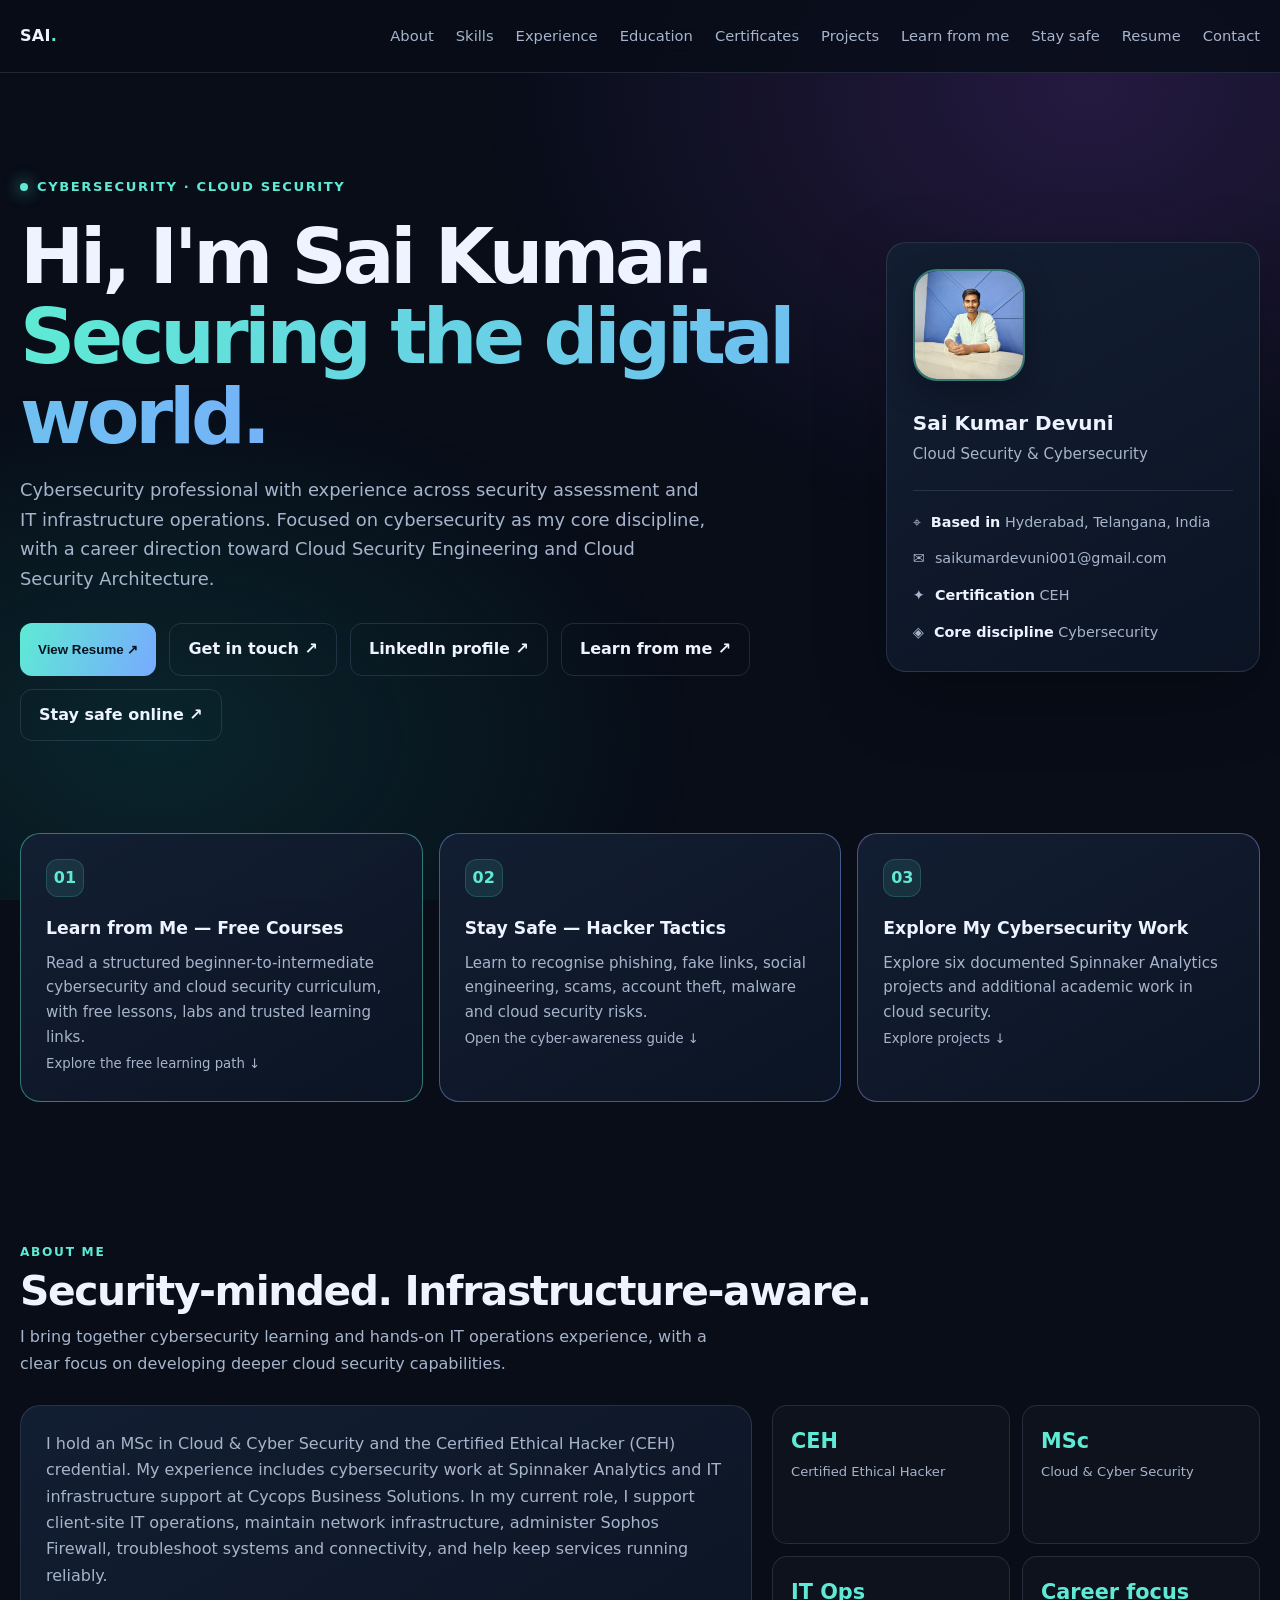
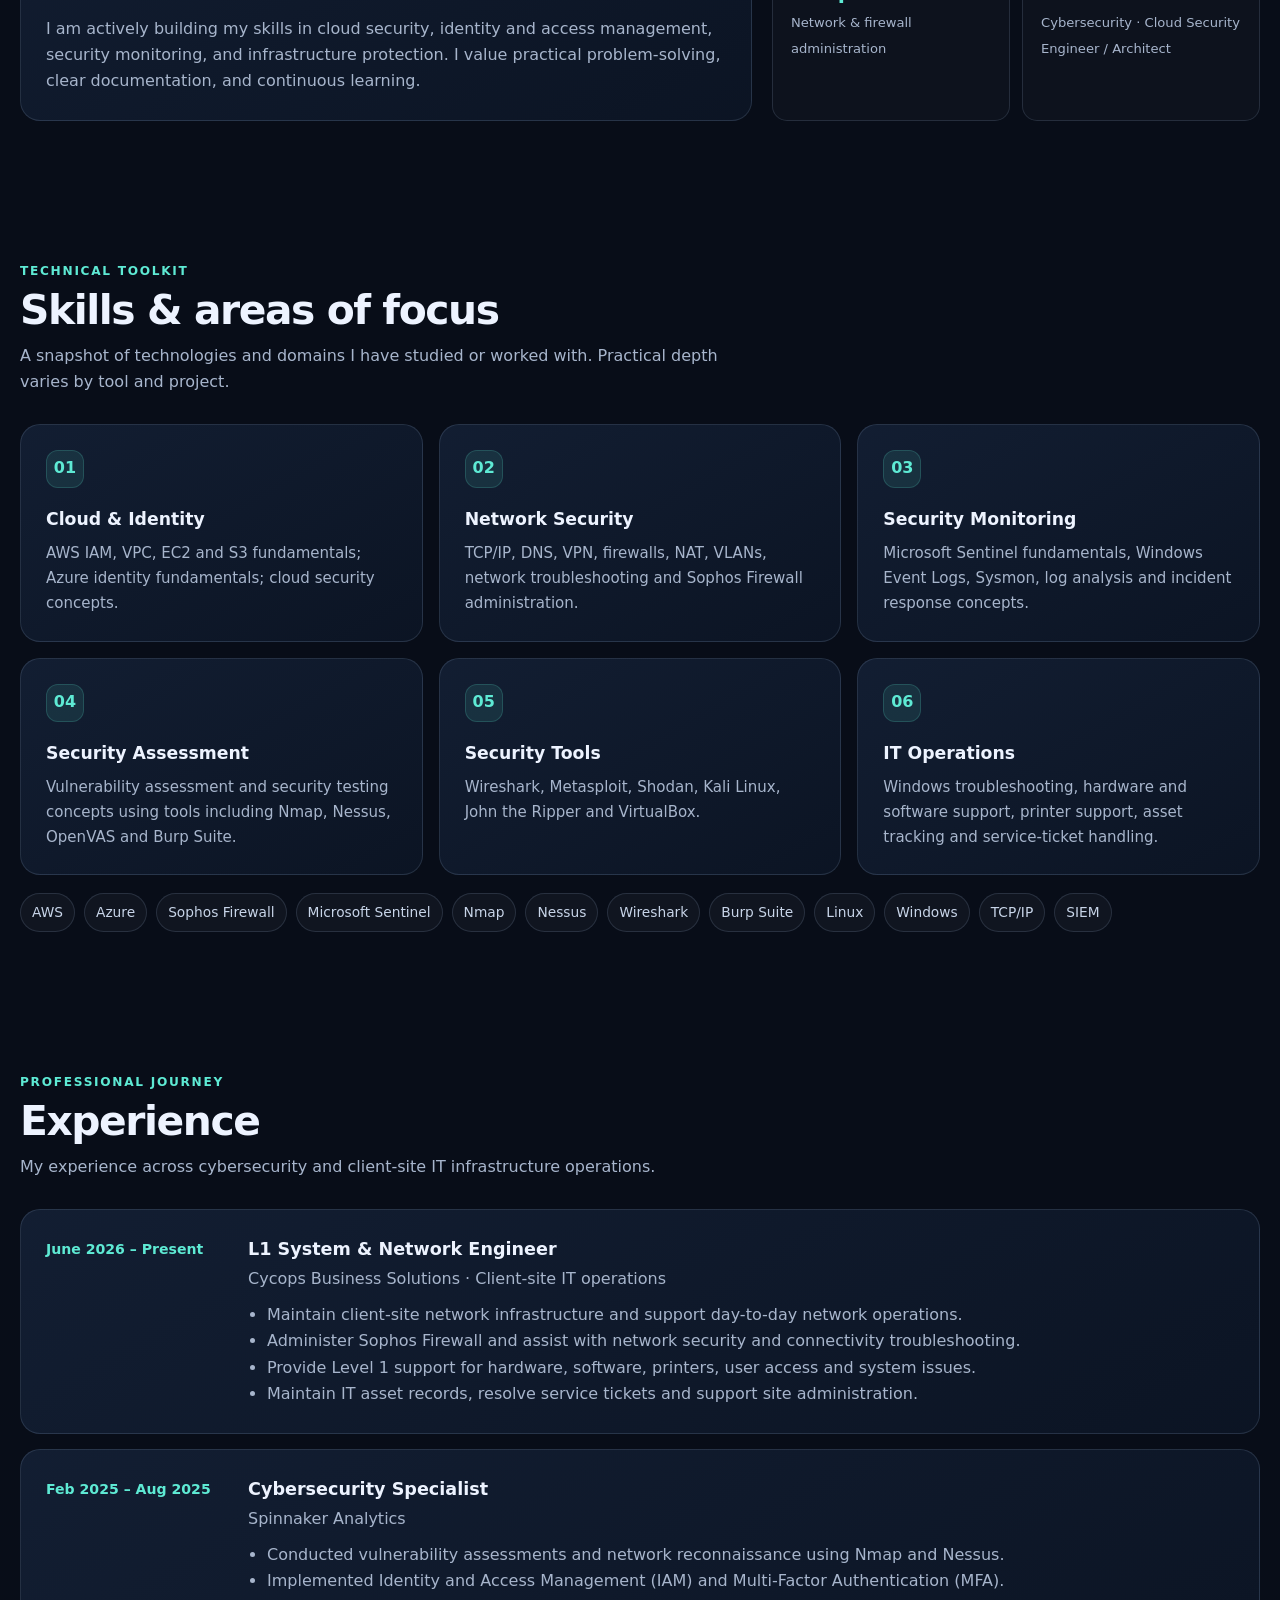
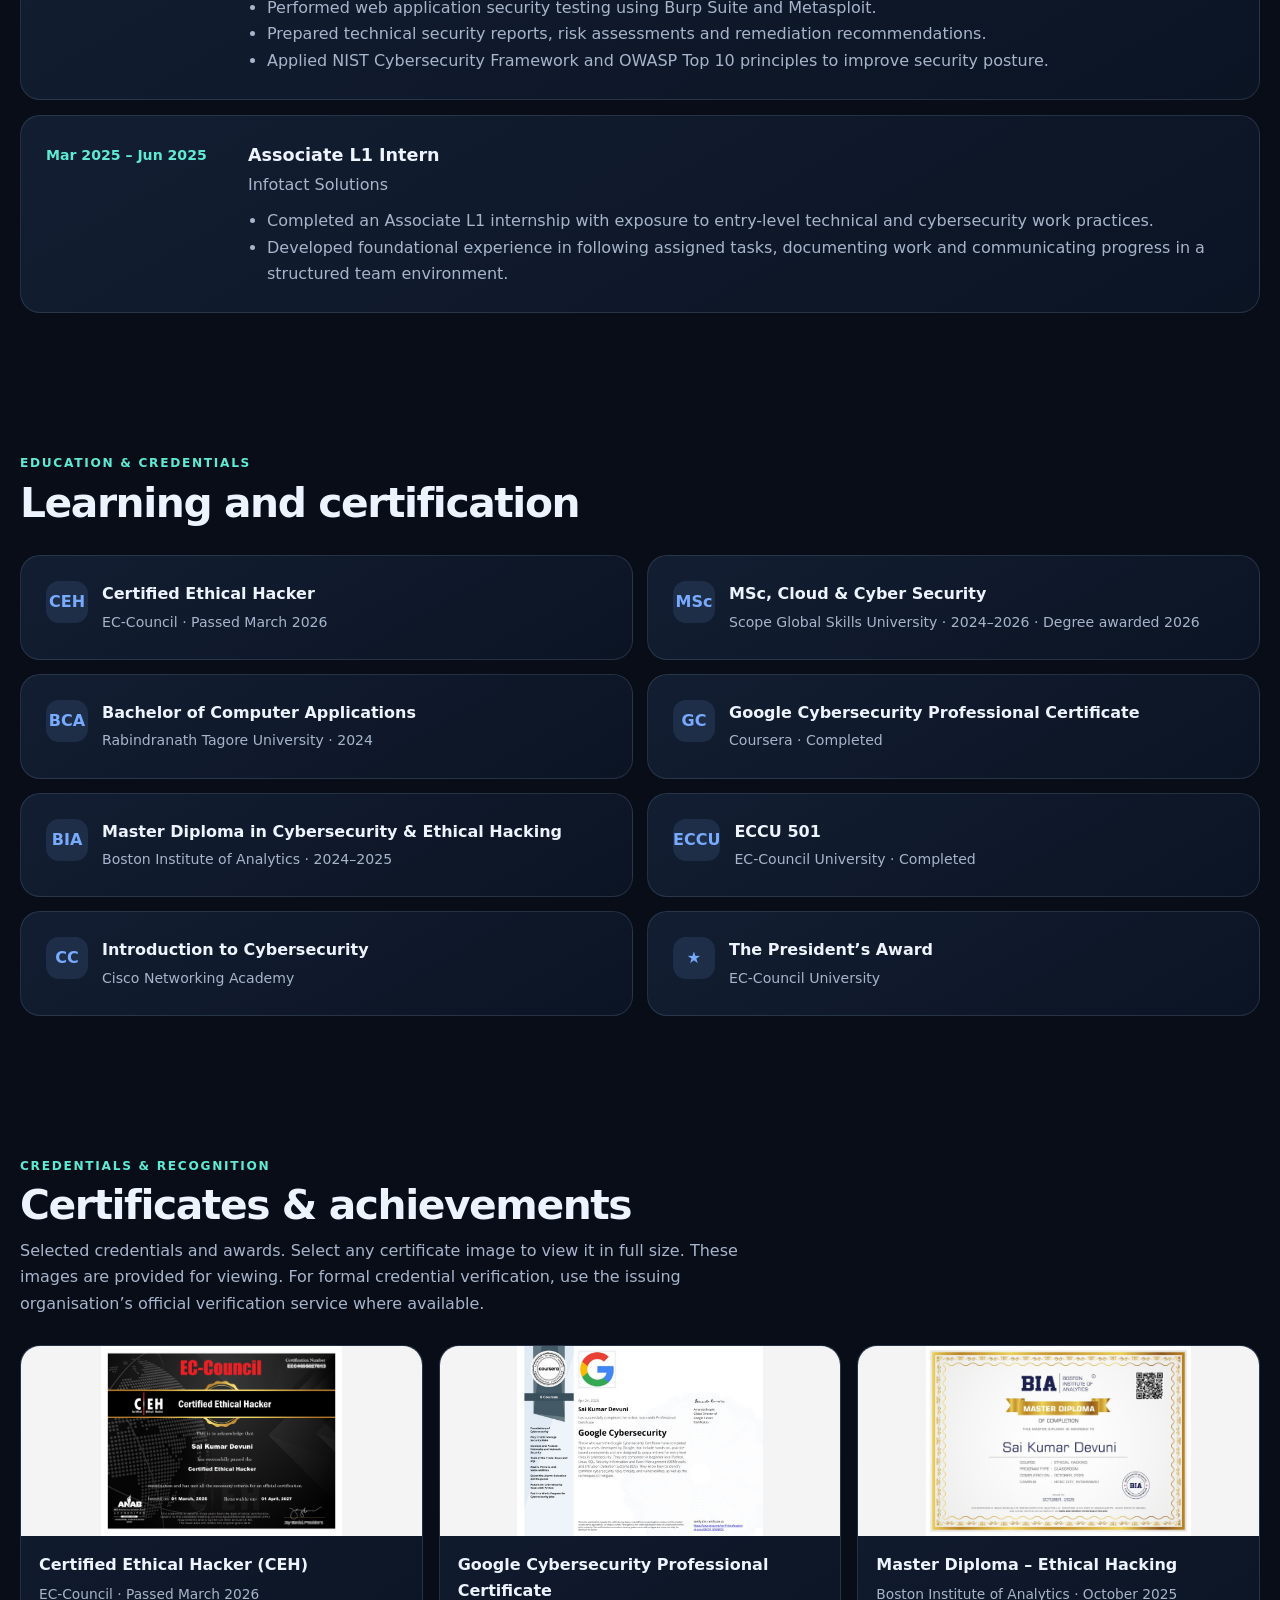
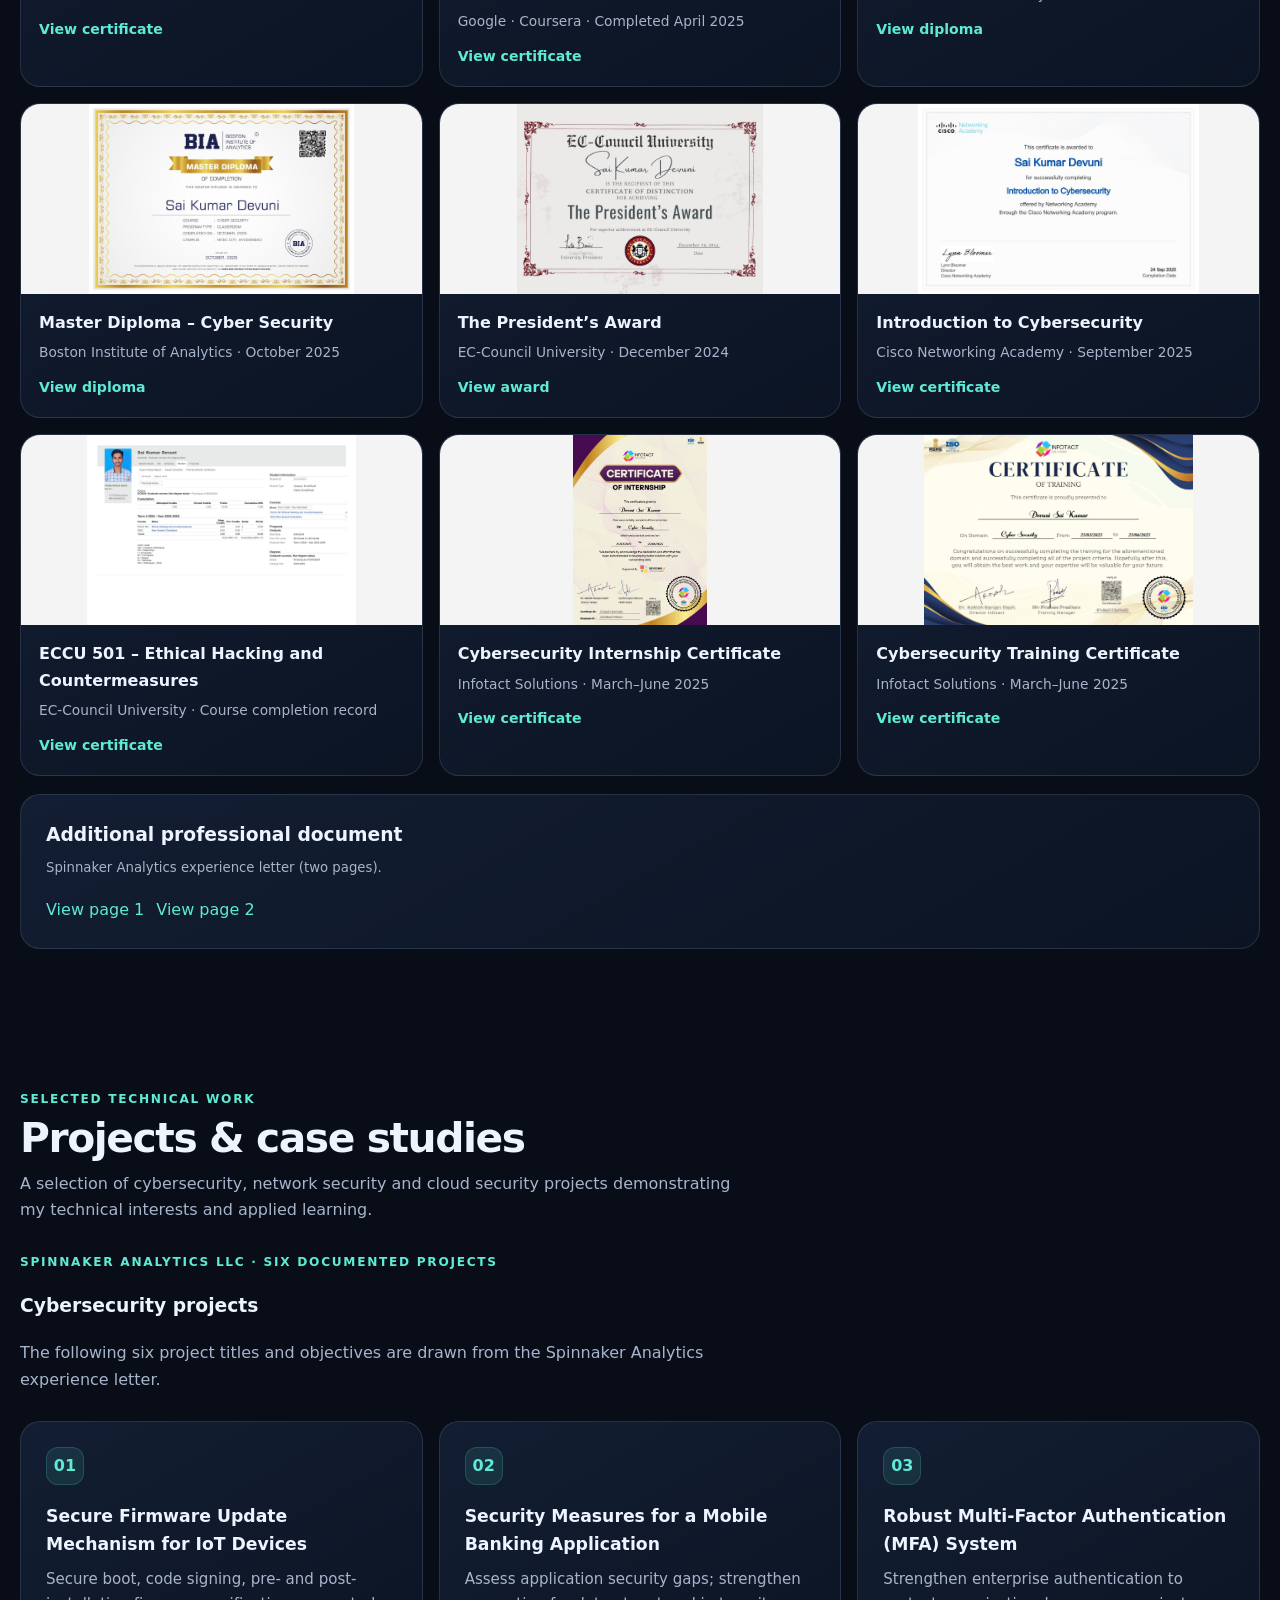
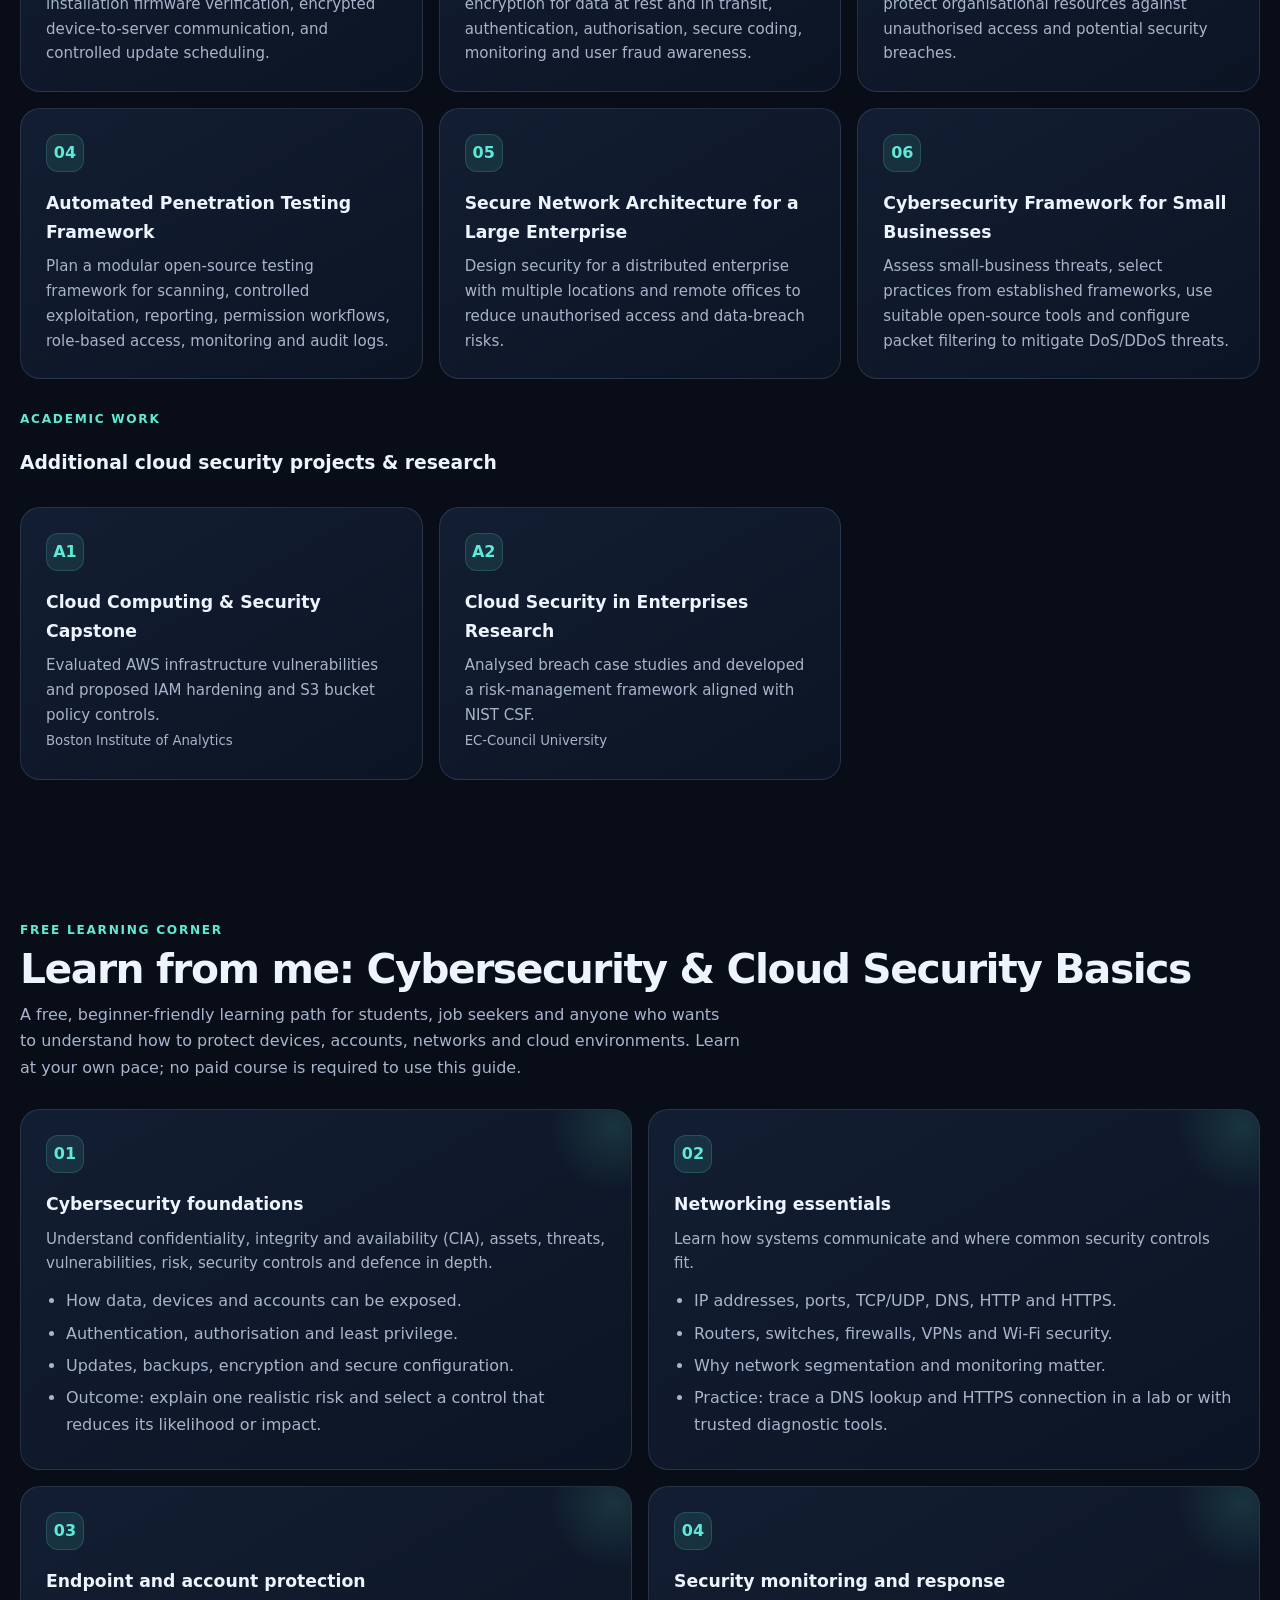
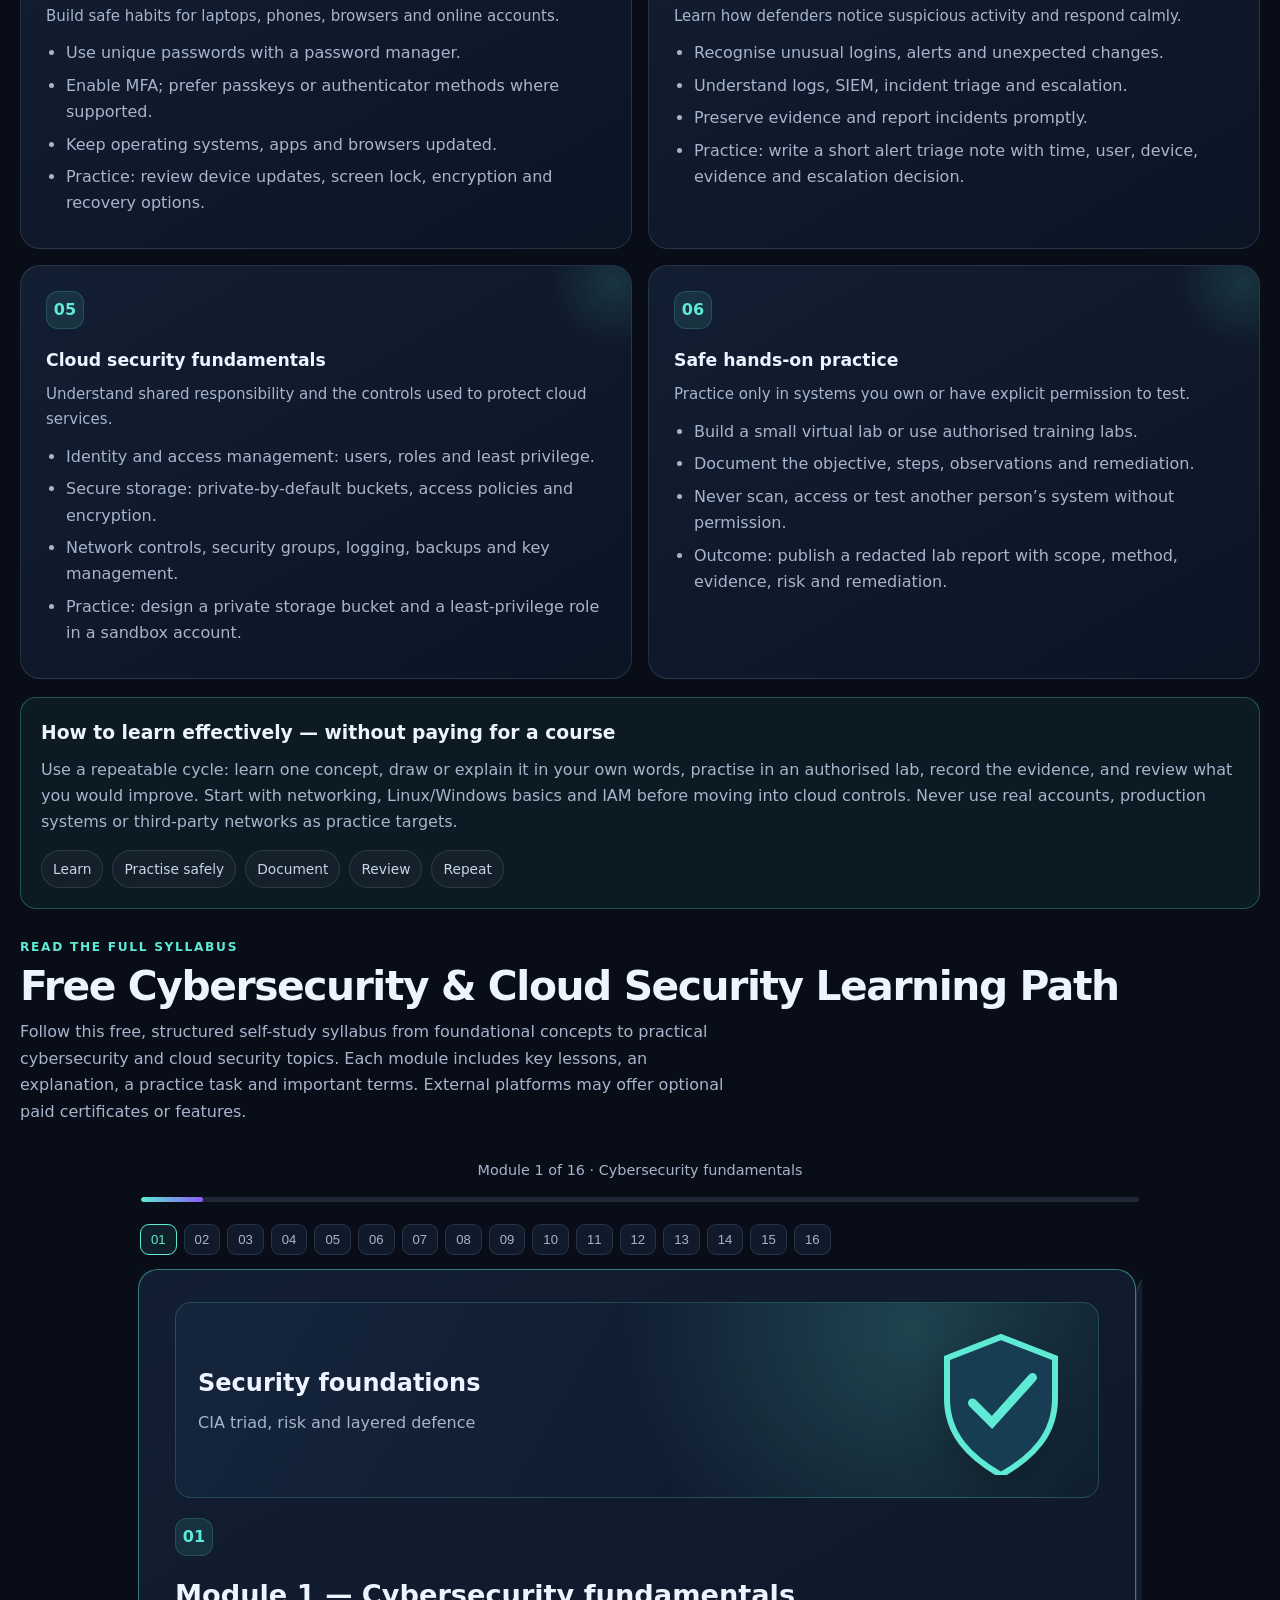
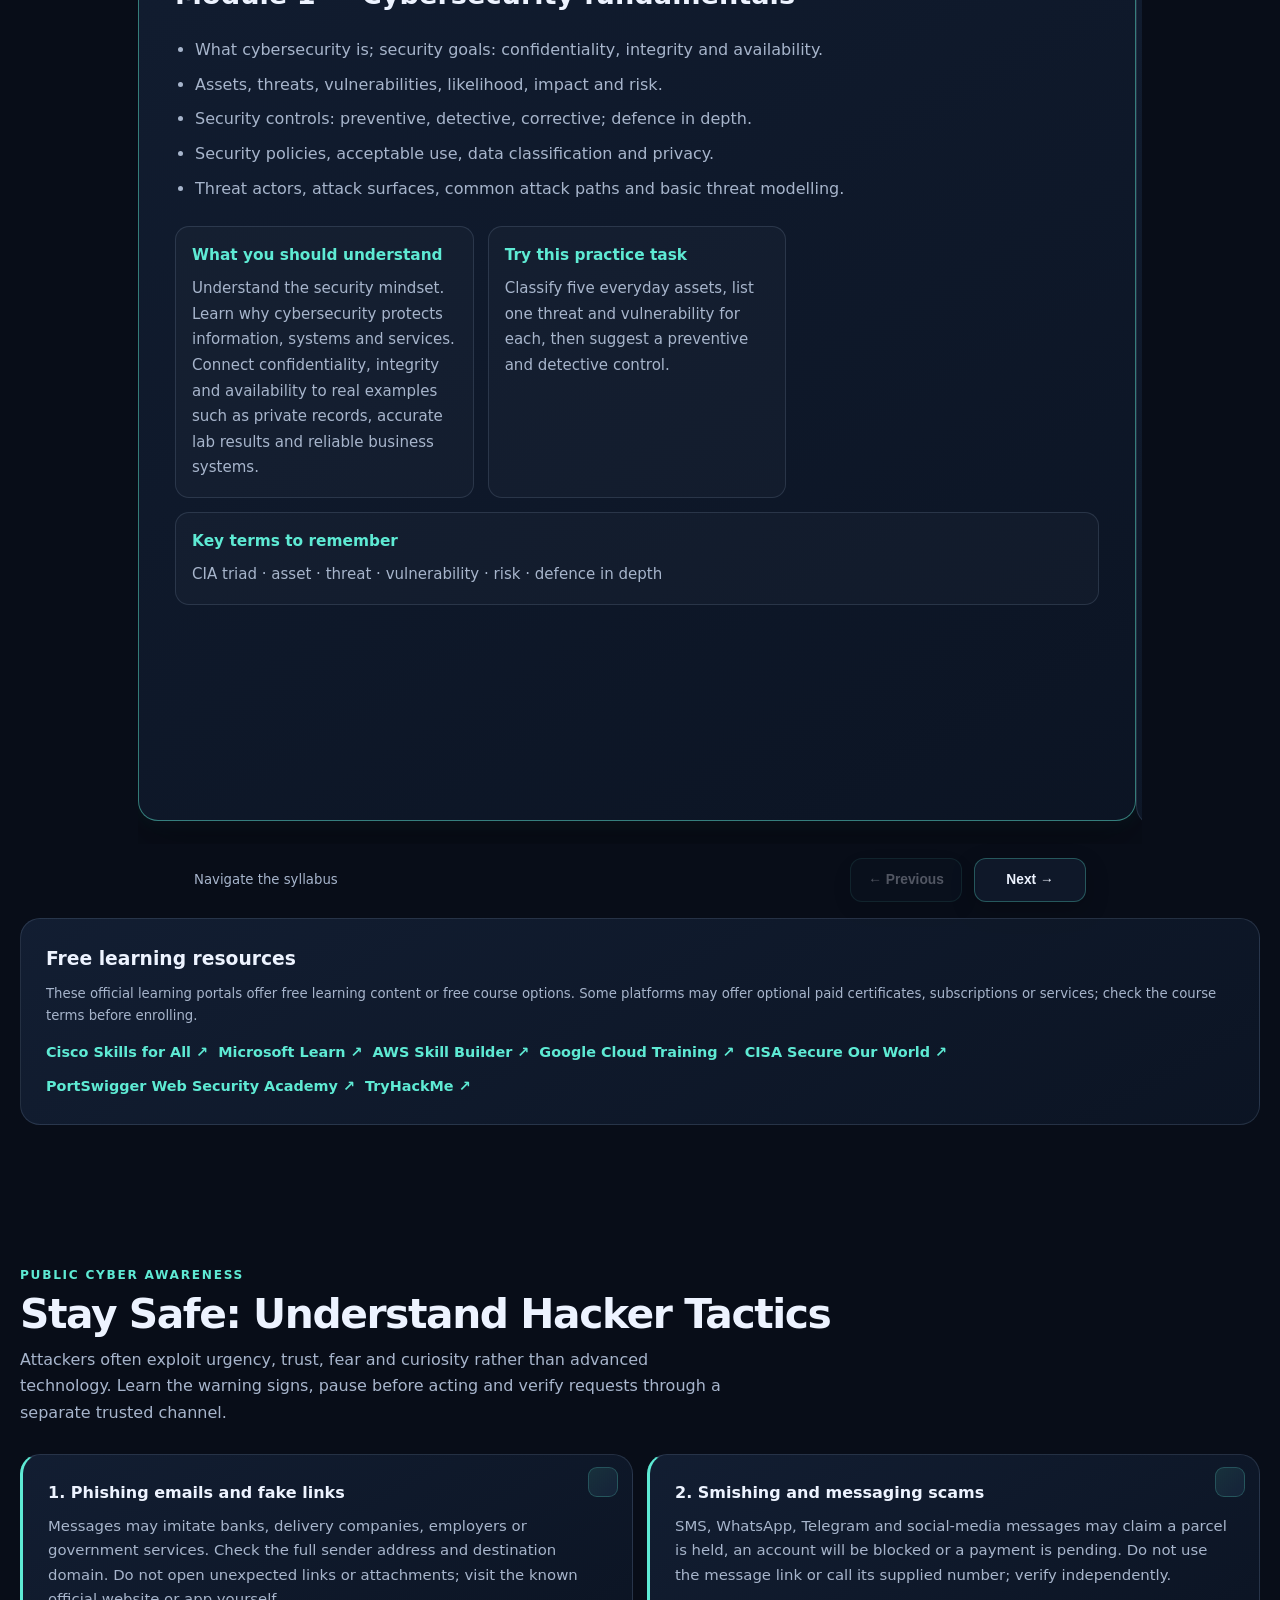
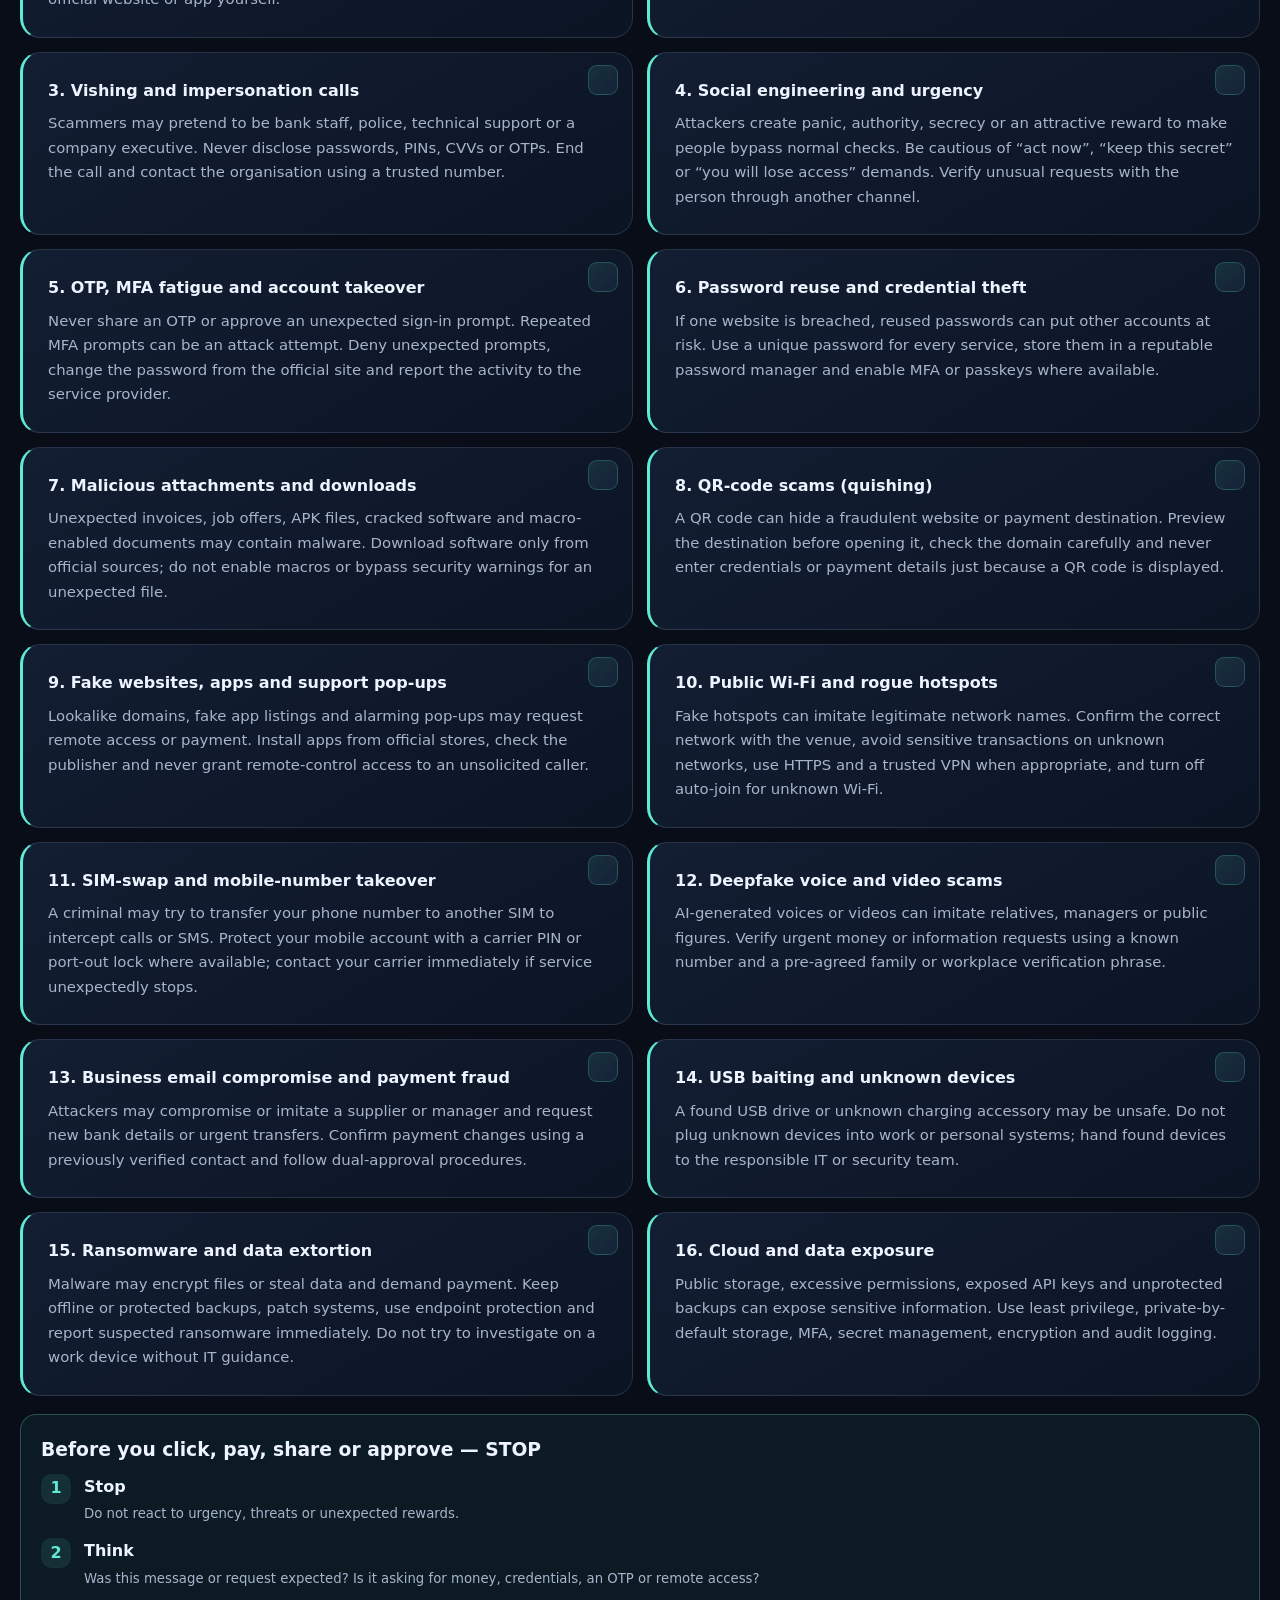
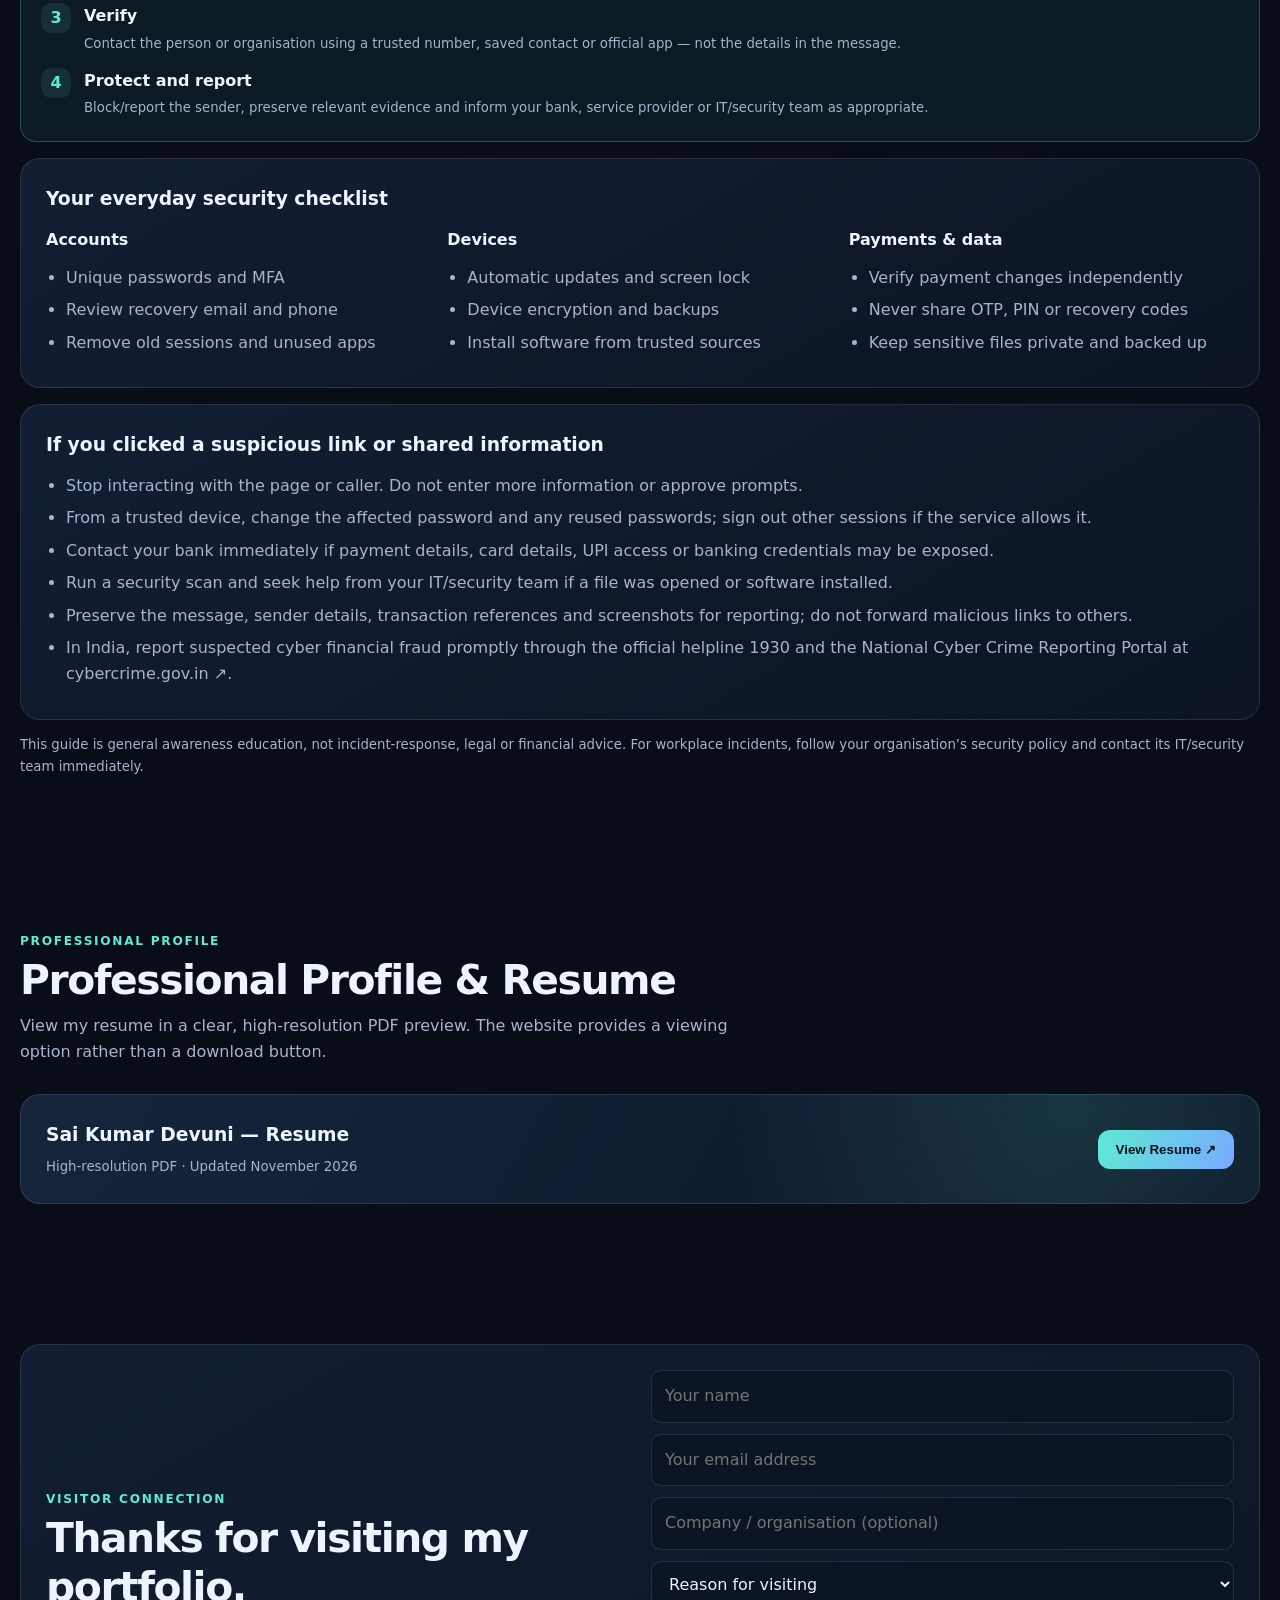
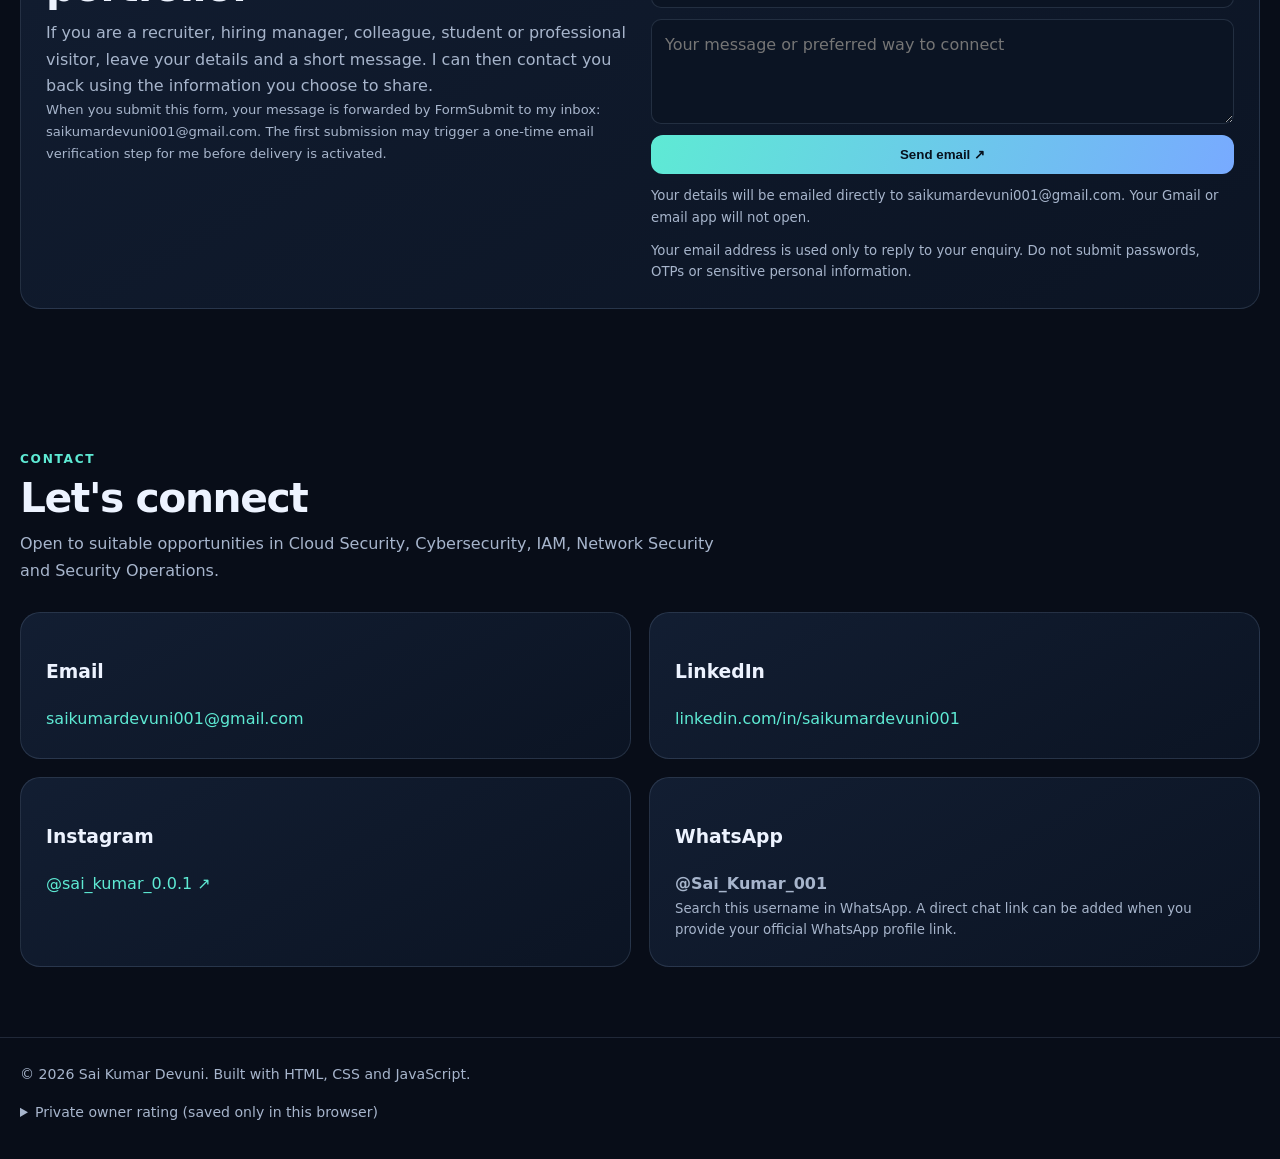
==== commit eb40fb08: "Add files via upload" ====
--- a/index.html
+++ b/index.html
@@ -527,15 +527,15 @@
           <form class="visitor-form" id="visitorForm" action="https://formsubmit.co/saikumardevuni001@gmail.com" method="POST" accept-charset="UTF-8">
             <input type="hidden" name="_subject" value="New portfolio contact / callback request">
             <input type="hidden" name="_template" value="table">
-            <input type="hidden" name="_captcha" value="true">
-            <input type="hidden" name="_next" value="https://saikumardevuni001-hub.github.io/?contact=success#visitor-contact">
+            <input type="hidden" name="_captcha" value="false">
             <input type="text" name="_honey" tabindex="-1" autocomplete="off" aria-hidden="true" style="position:absolute;left:-9999px;opacity:0">
             <input name="Name" placeholder="Your name" autocomplete="name" required>
             <input name="email" type="email" placeholder="Your email address" autocomplete="email" required>
             <input name="Organisation" placeholder="Company / organisation (optional)">
             <select name="Reason" required><option value="">Reason for visiting</option><option>Recruitment / job opportunity</option><option>Professional networking</option><option>Project or technical discussion</option><option>Learning / collaboration</option><option>Other</option></select>
             <textarea name="Message" rows="3" placeholder="Your message or preferred way to connect" required></textarea>
-            <button class="btn primary" type="submit">Submit message ↗</button>
+            <button class="btn primary" id="visitorSubmit" type="submit">Send email ↗</button>
+            <p class="small" id="visitorSubmitStatus" role="status" aria-live="polite">Your details will be emailed directly to saikumardevuni001@gmail.com. Your Gmail or email app will not open.</p>
             <p class="small">Your email address is used only to reply to your enquiry. Do not submit passwords, OTPs or sensitive personal information.</p>
           </form>
         </div>
@@ -573,6 +573,35 @@
     </details></div></footer>
   <script>
     document.getElementById('year').textContent = new Date().getFullYear();
+    const visitorForm = document.getElementById('visitorForm');
+    if (visitorForm) {
+      visitorForm.addEventListener('submit', async (event) => {
+        event.preventDefault();
+        const submitButton = document.getElementById('visitorSubmit');
+        const status = document.getElementById('visitorSubmitStatus');
+        submitButton.disabled = true;
+        submitButton.textContent = 'Sending email…';
+        status.textContent = 'Sending your details securely. Please wait…';
+        try {
+          const response = await fetch('https://formsubmit.co/ajax/saikumardevuni001@gmail.com', {
+            method: 'POST',
+            headers: { 'Content-Type': 'application/json', 'Accept': 'application/json' },
+            body: JSON.stringify(Object.fromEntries(new FormData(visitorForm)))
+          });
+          const result = await response.json();
+          if (!response.ok || result.success !== 'true' && result.success !== true) {
+            throw new Error(result.message || 'The email could not be sent. Please try again.');
+          }
+          visitorForm.reset();
+          status.textContent = 'Email sent successfully. Thank you for contacting me.';
+          submitButton.textContent = 'Email sent ✓';
+        } catch (error) {
+          status.textContent = error.message || 'Unable to send right now. Please try again later.';
+          submitButton.textContent = 'Send email ↗';
+          submitButton.disabled = false;
+        }
+      });
+    }
     if (new URLSearchParams(window.location.search).get('contact') === 'success') {
       const banner = document.querySelector('#visitor-contact .visitor-banner');
       if (banner) { const notice = document.createElement('p'); notice.className = 'form-success'; notice.setAttribute('role','status'); notice.textContent = 'Thank you. Your message has been submitted.'; banner.prepend(notice); }
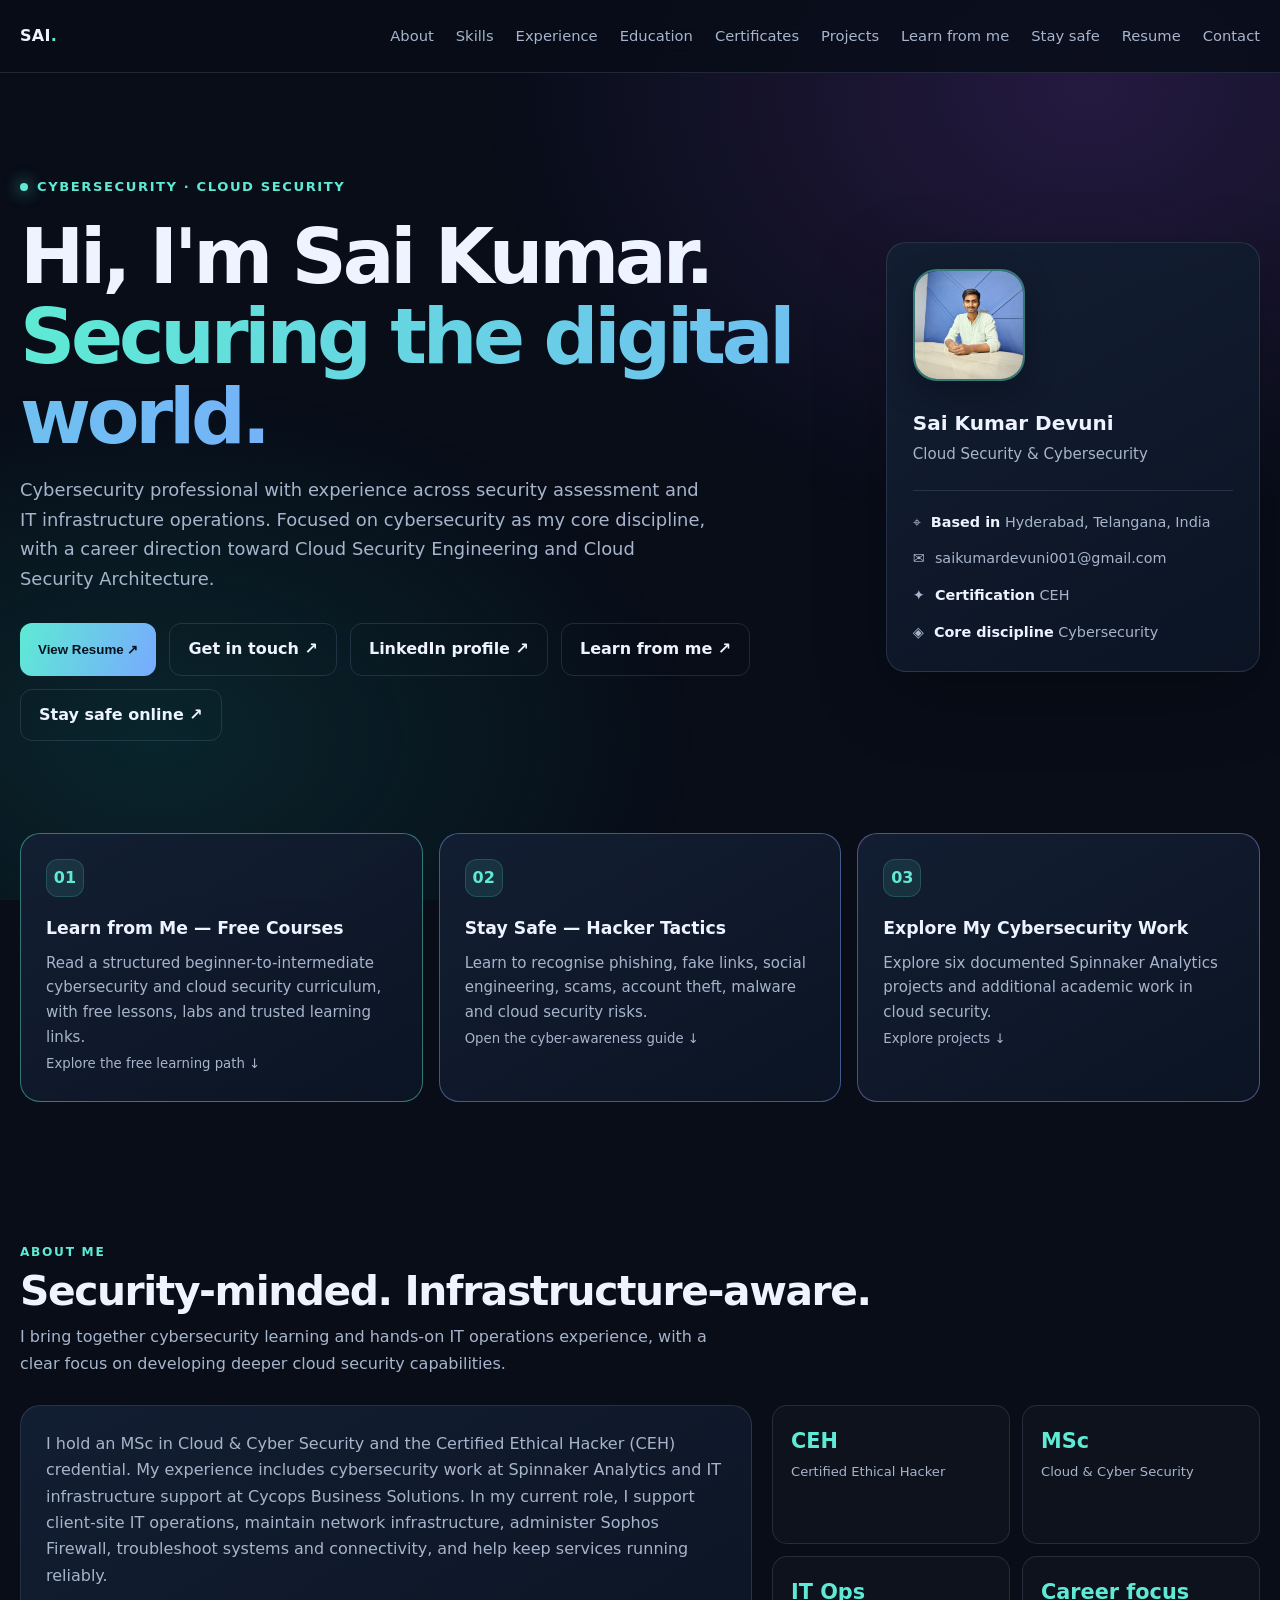
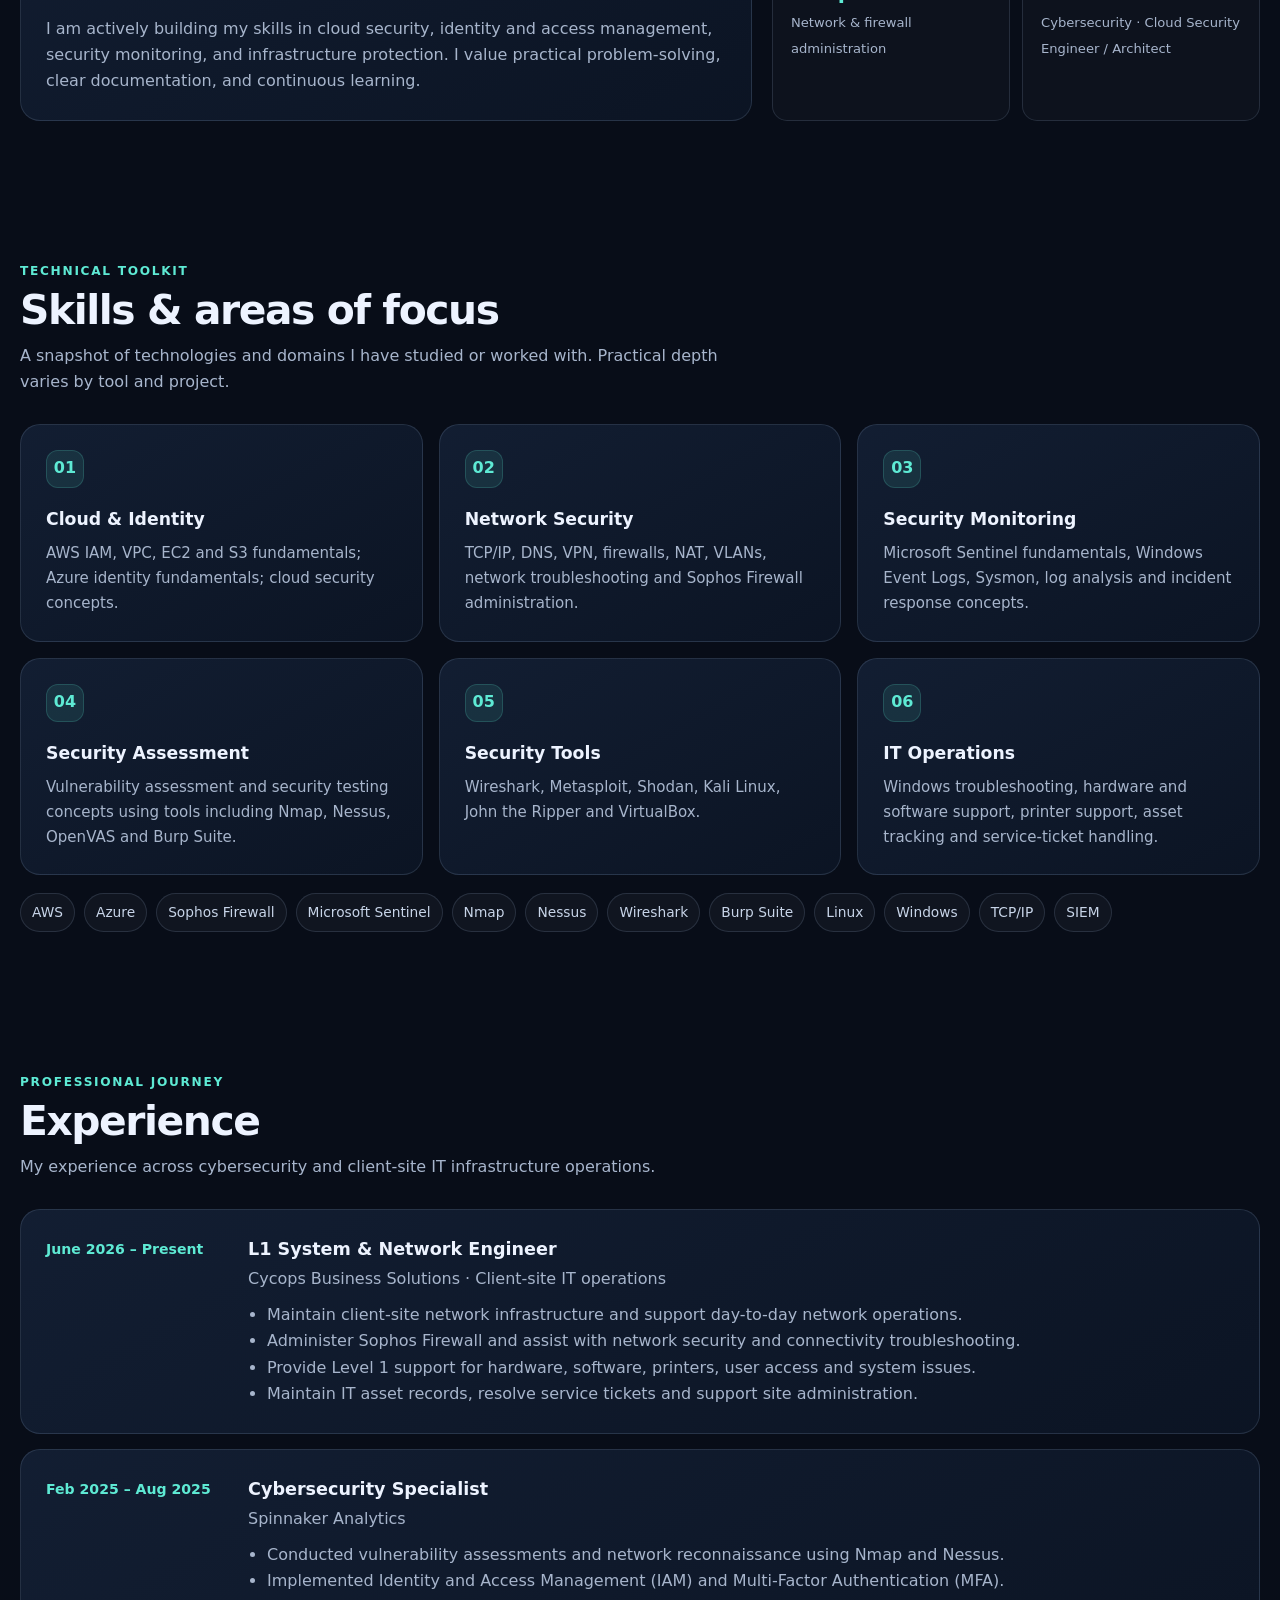
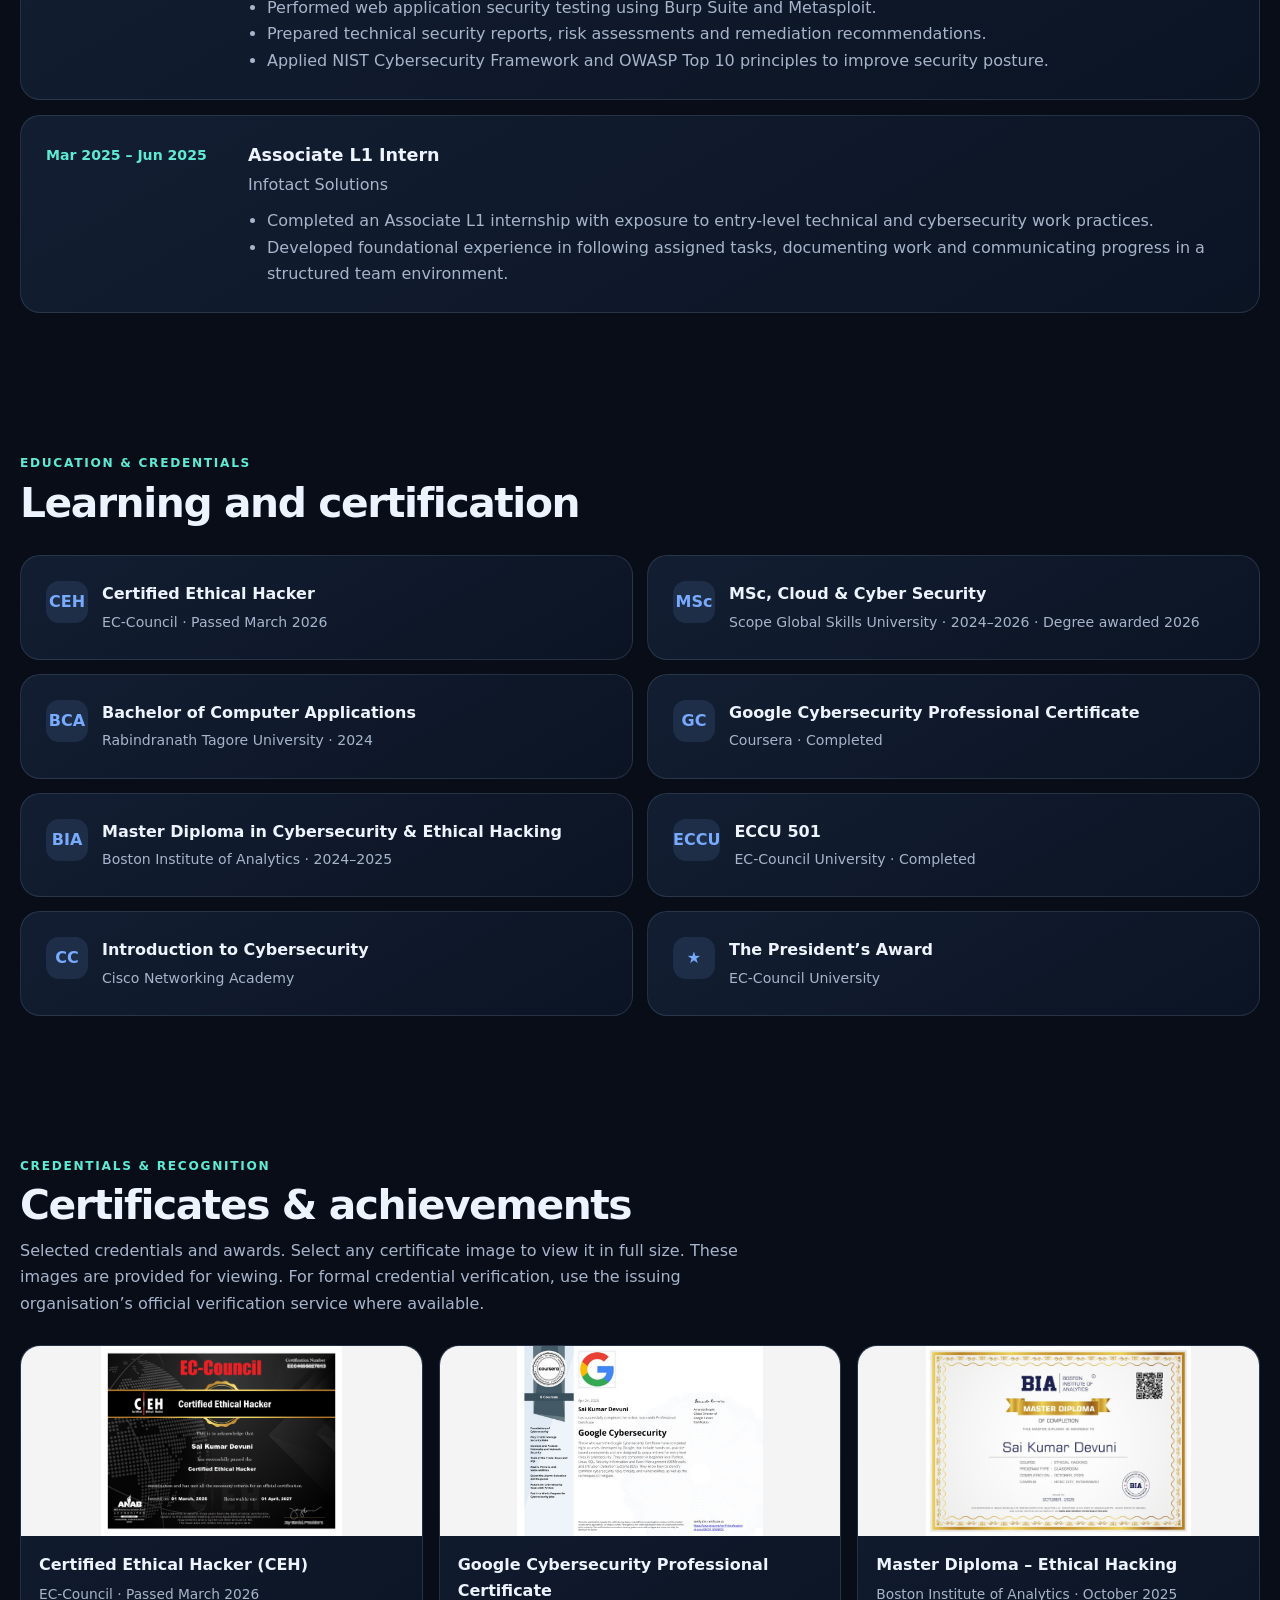
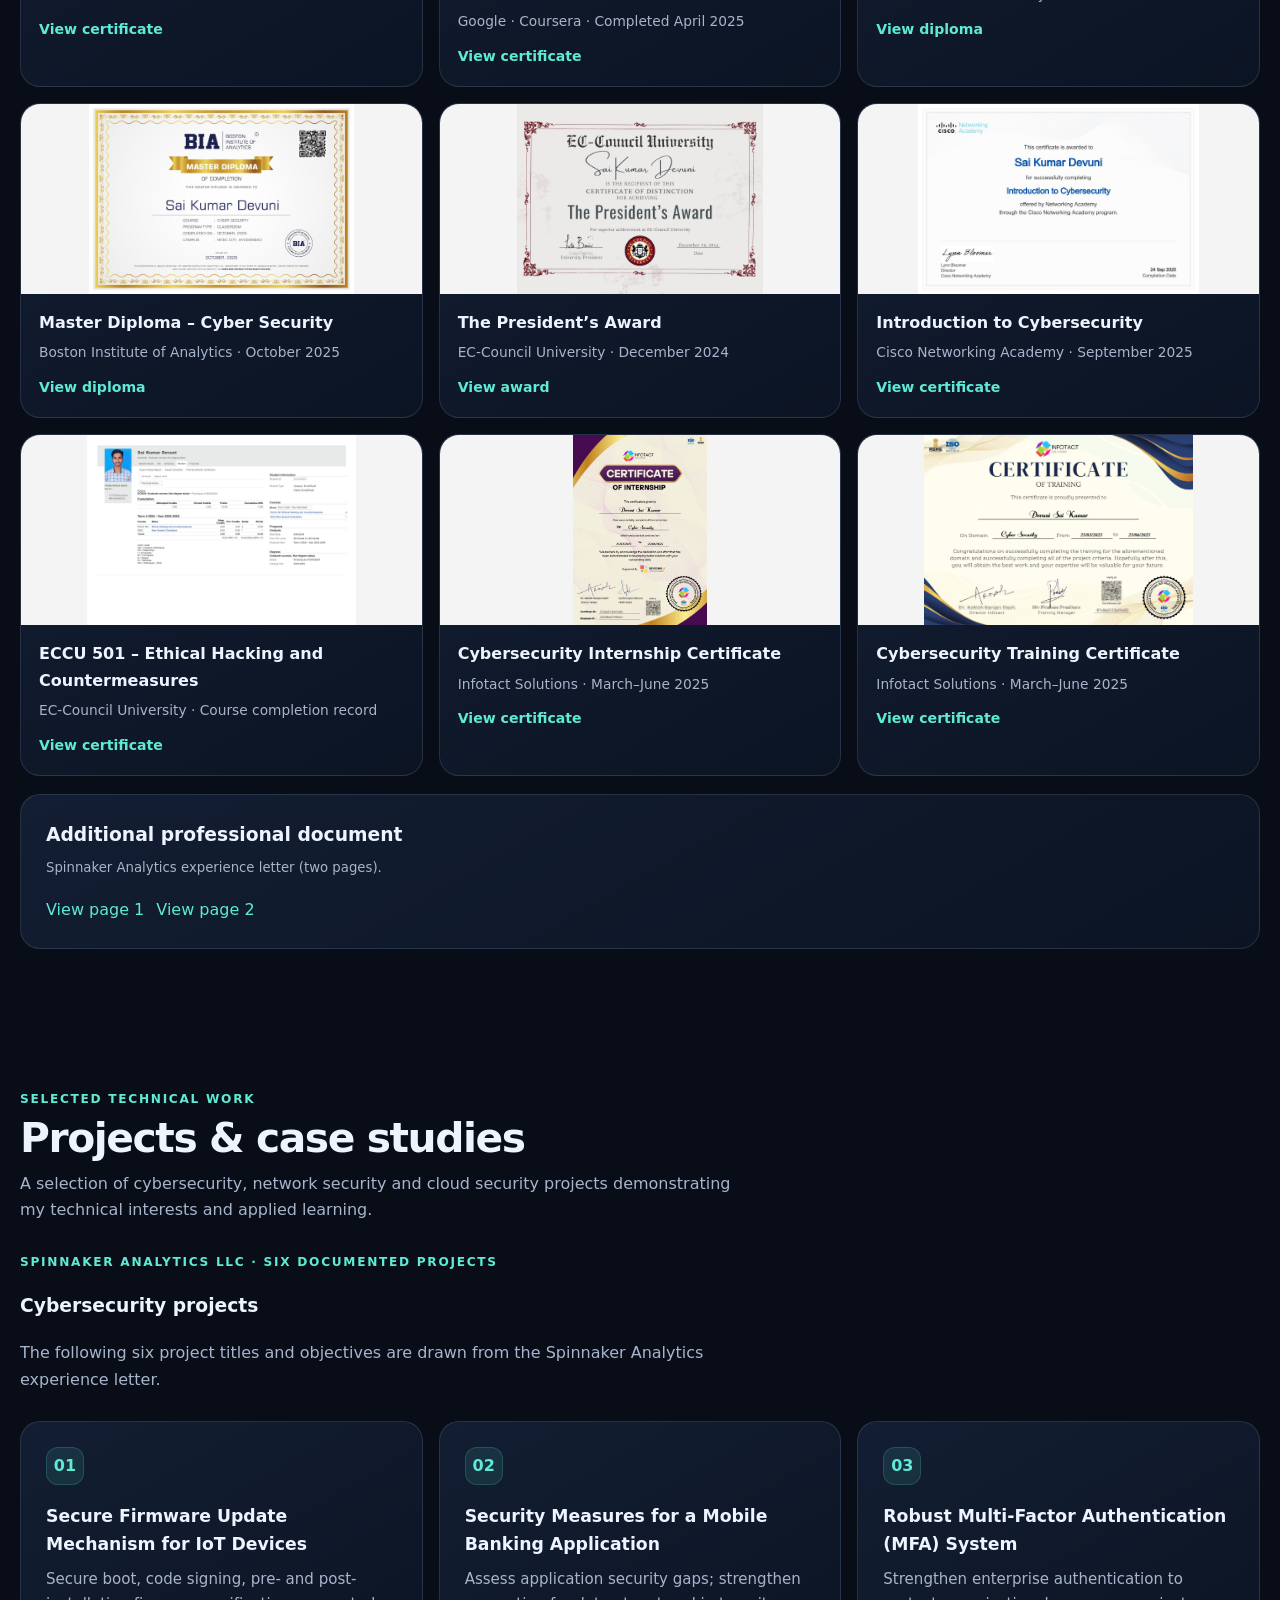
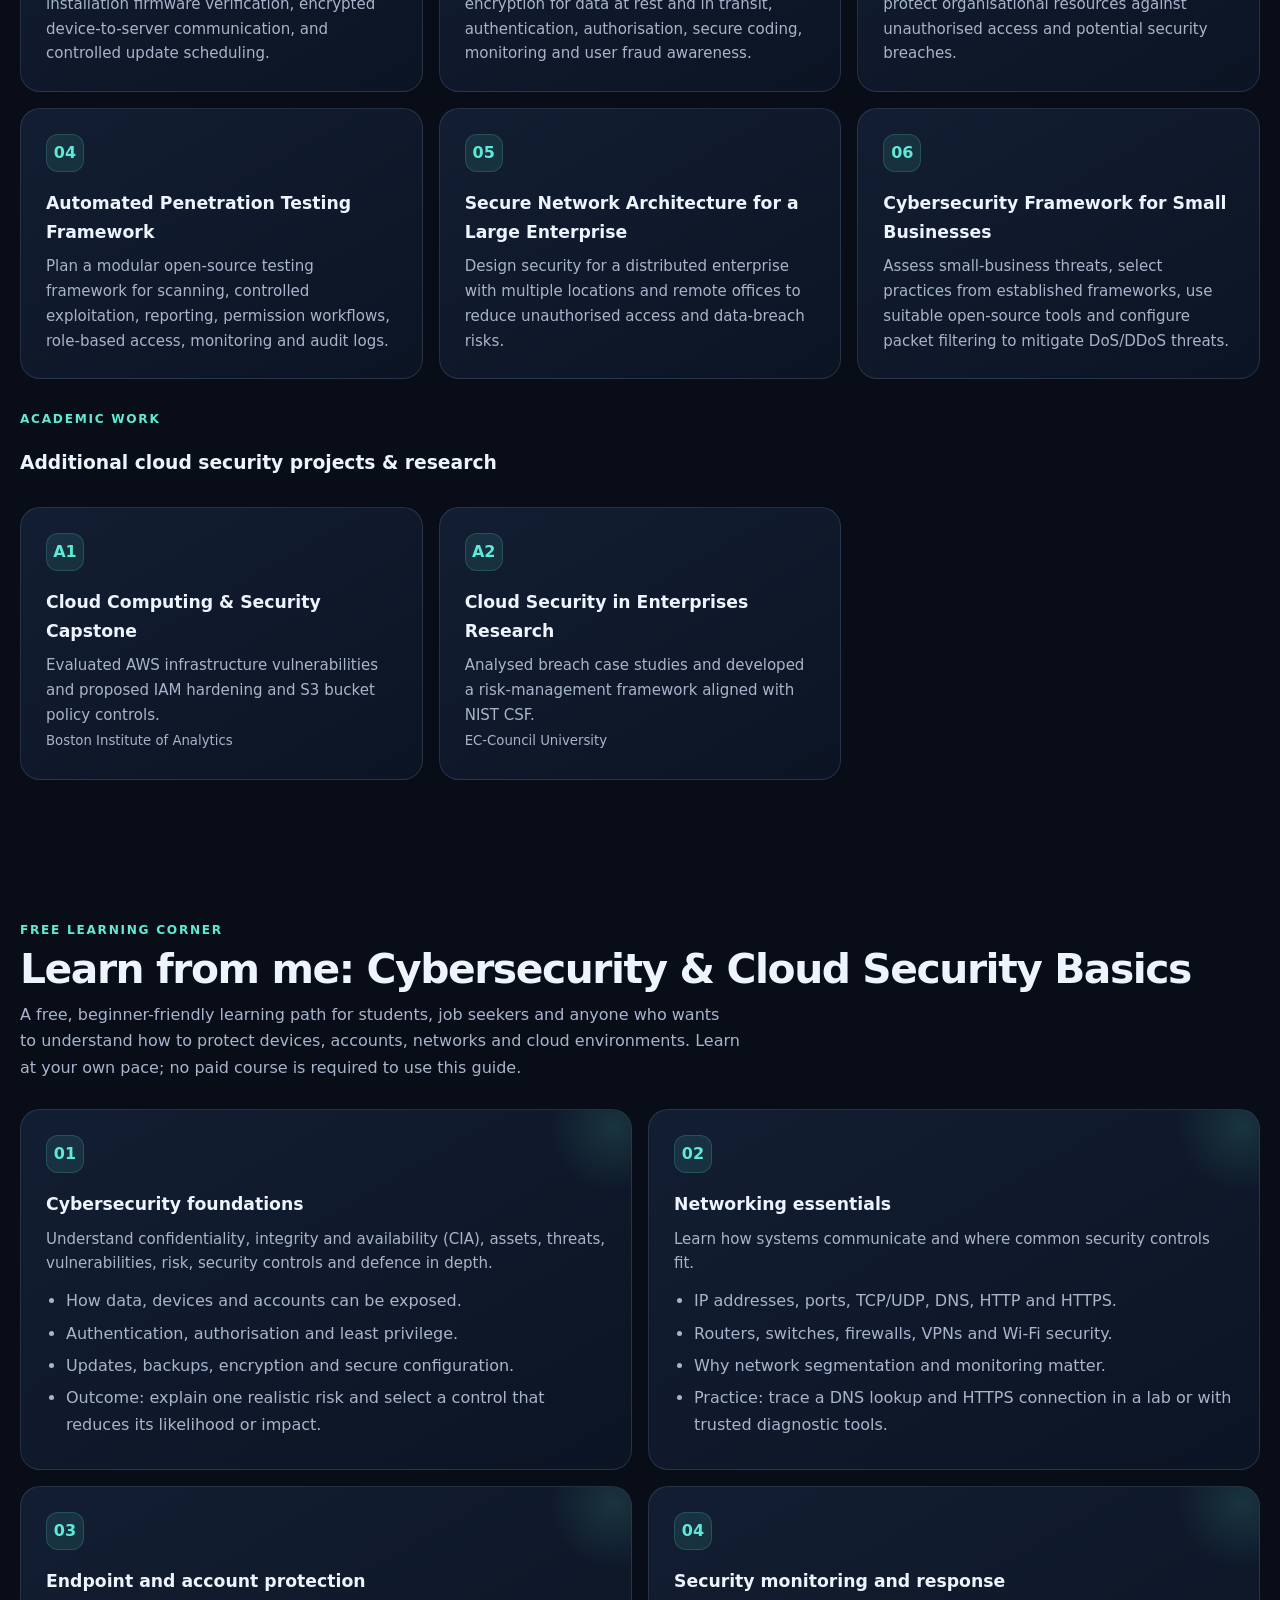
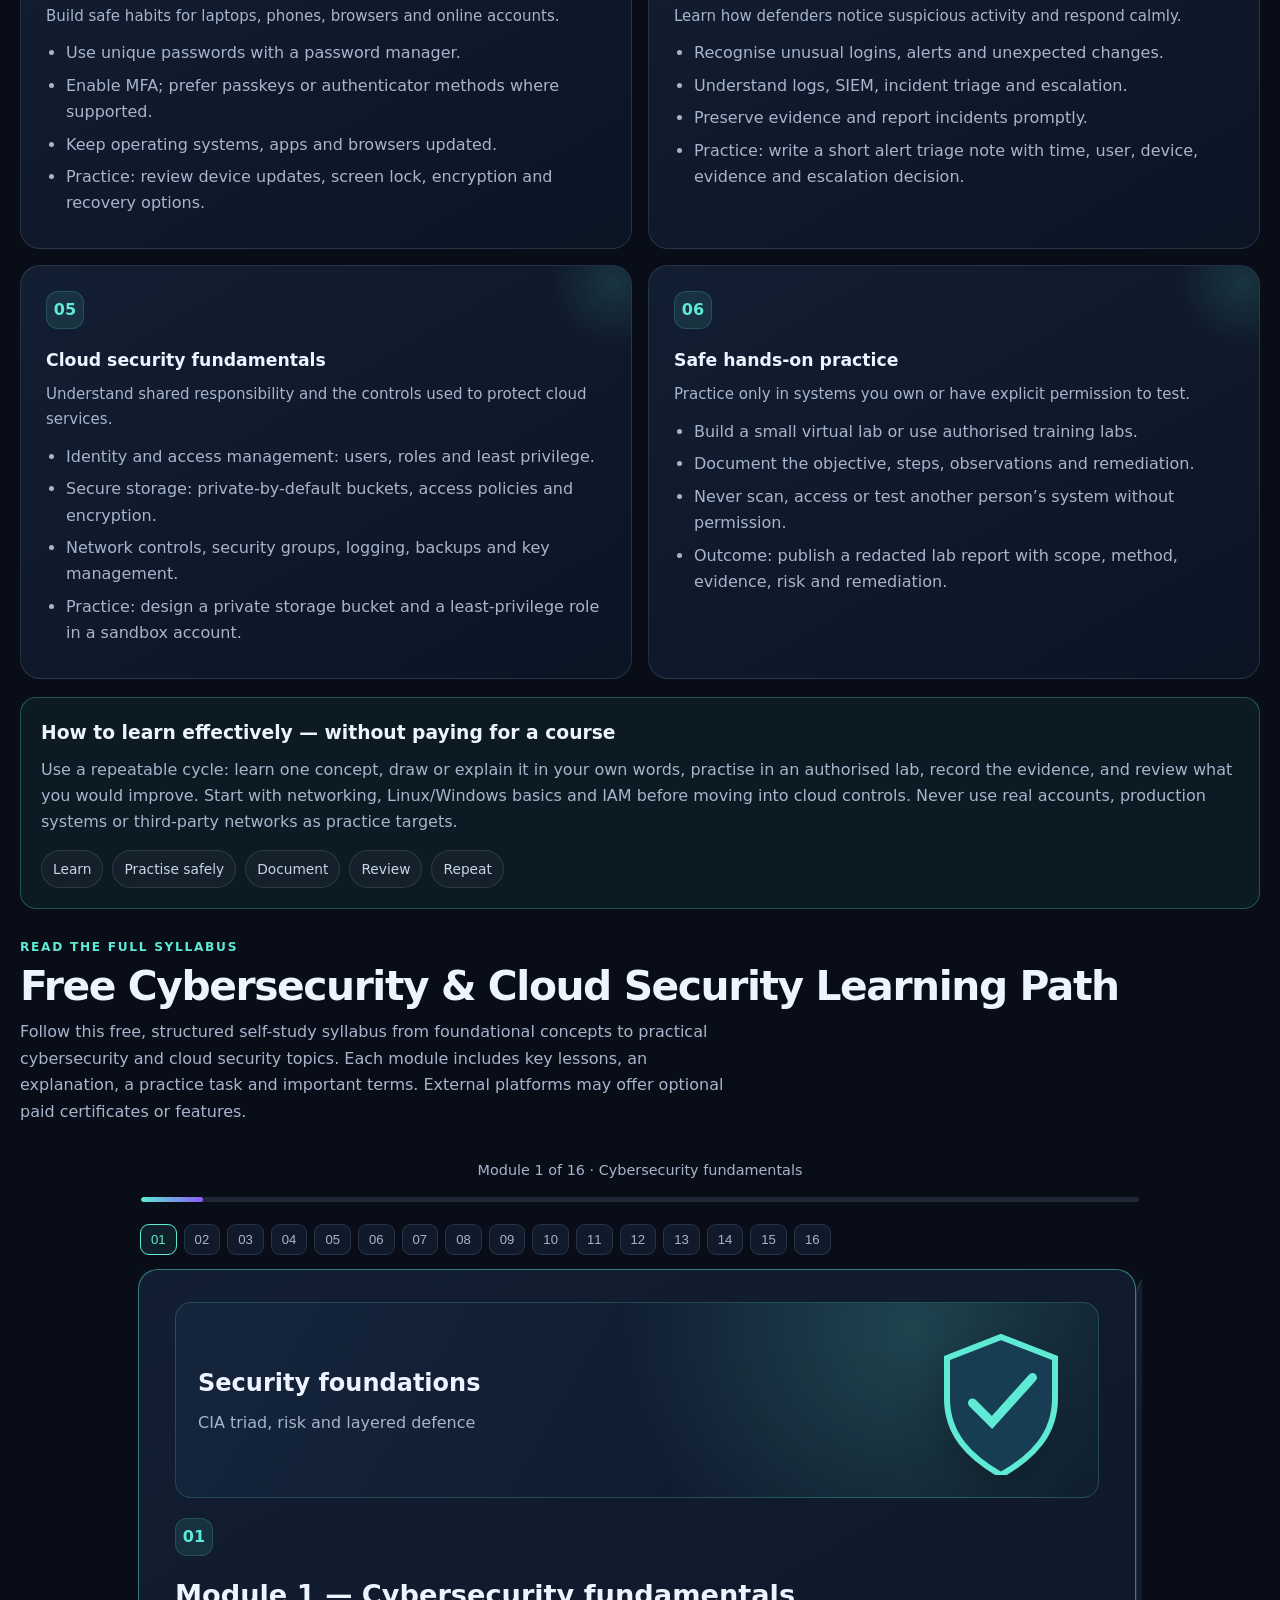
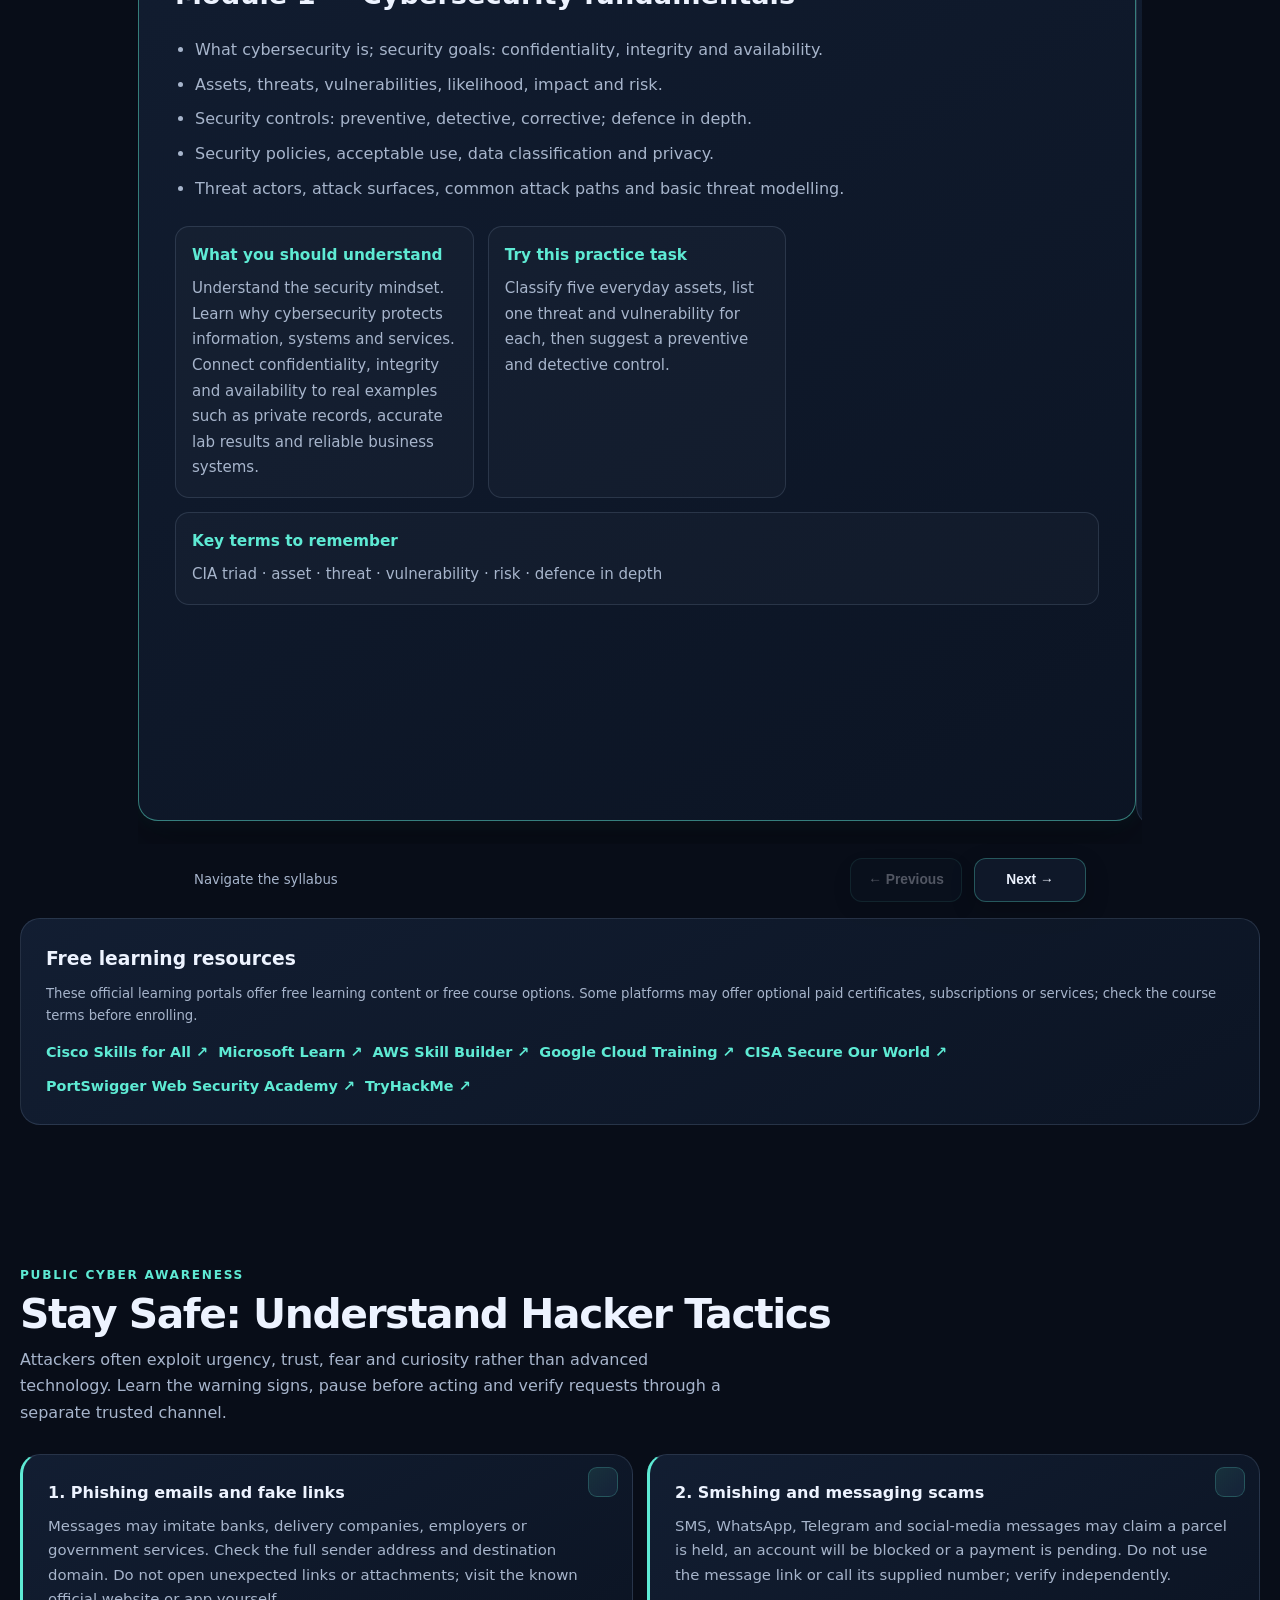
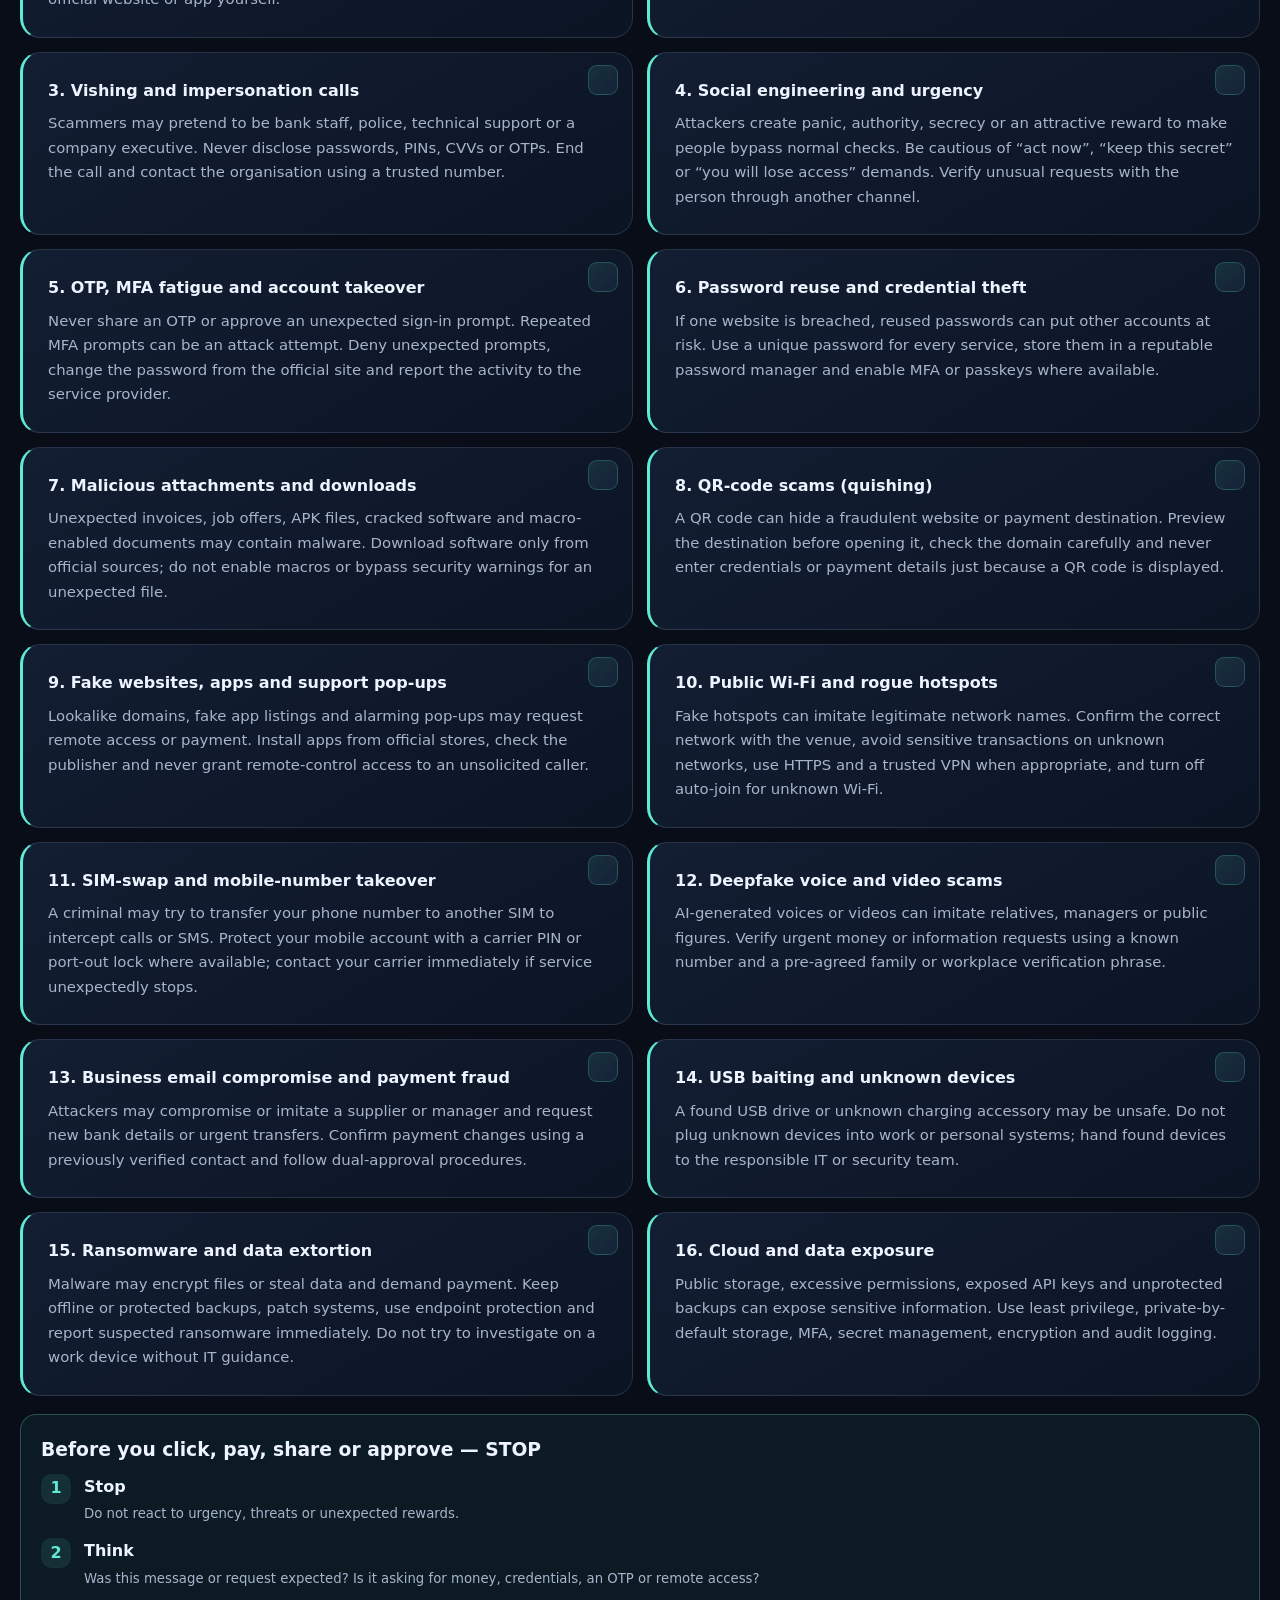
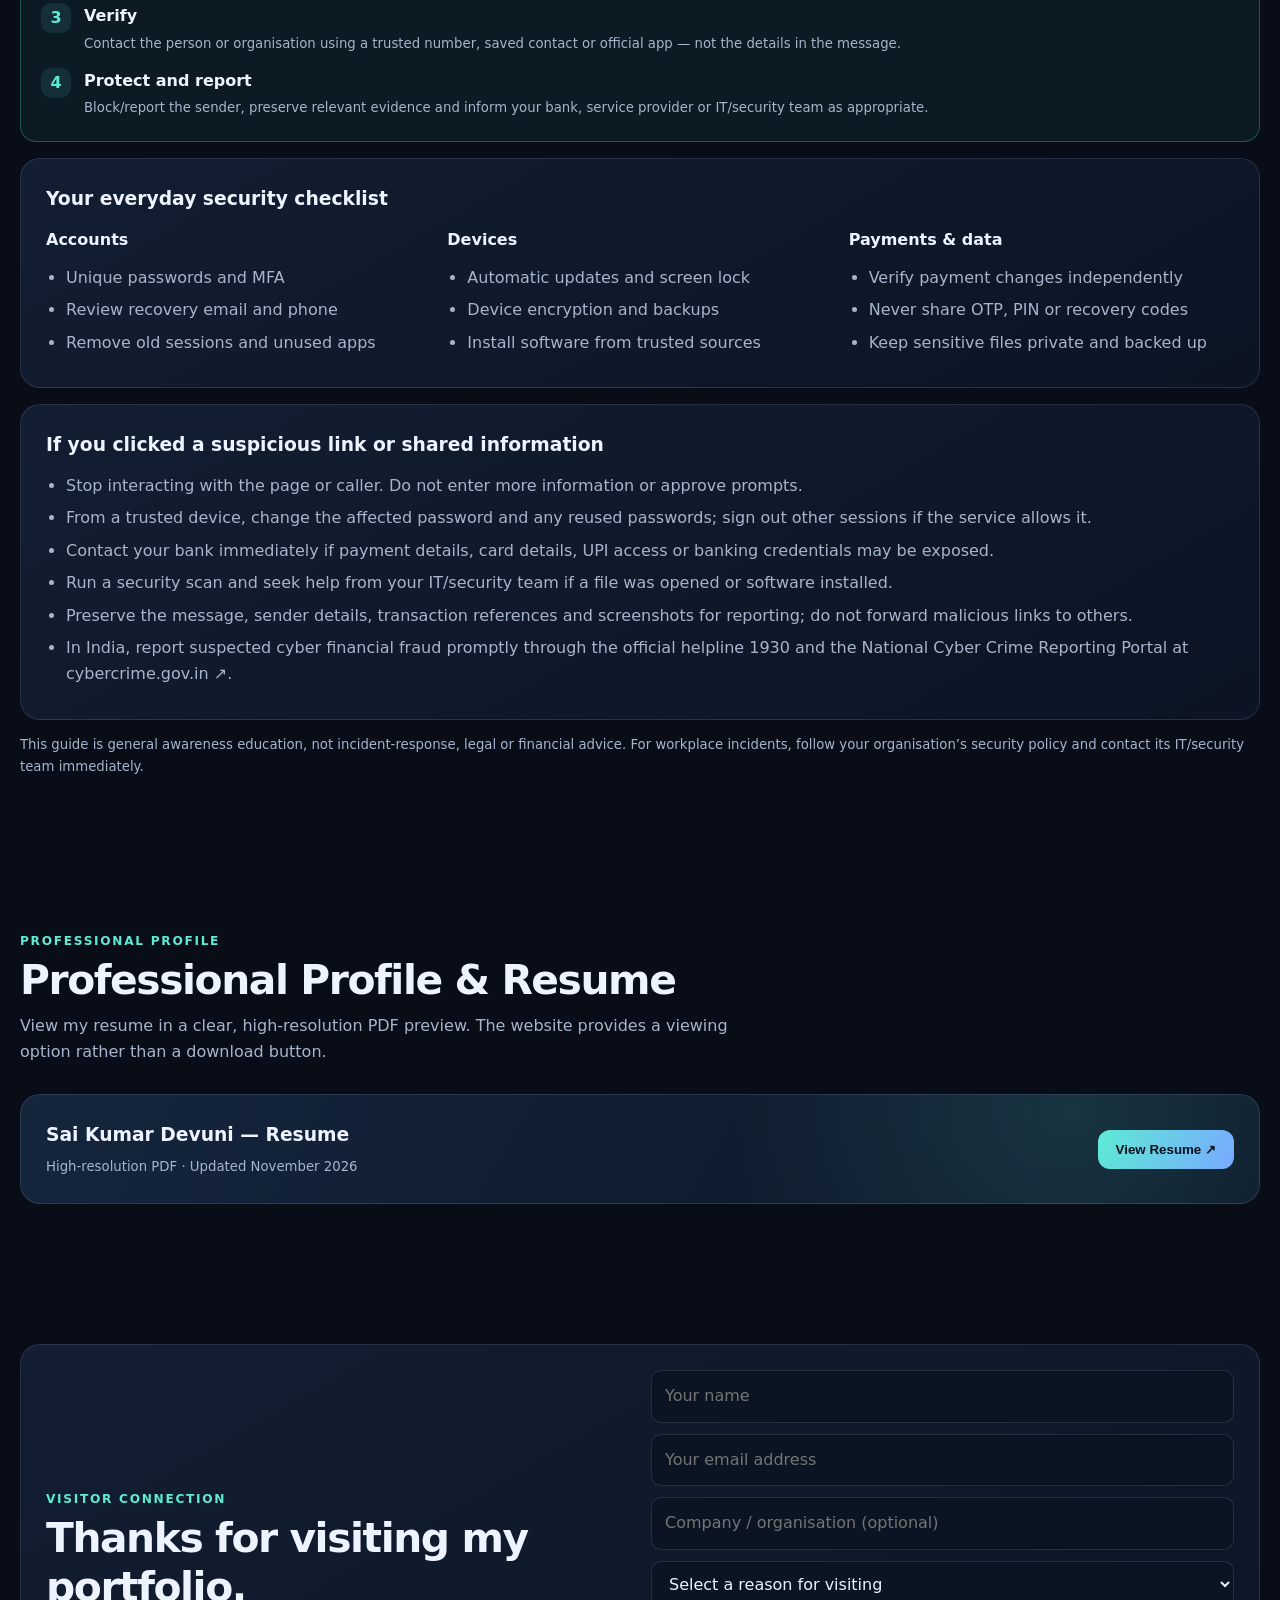
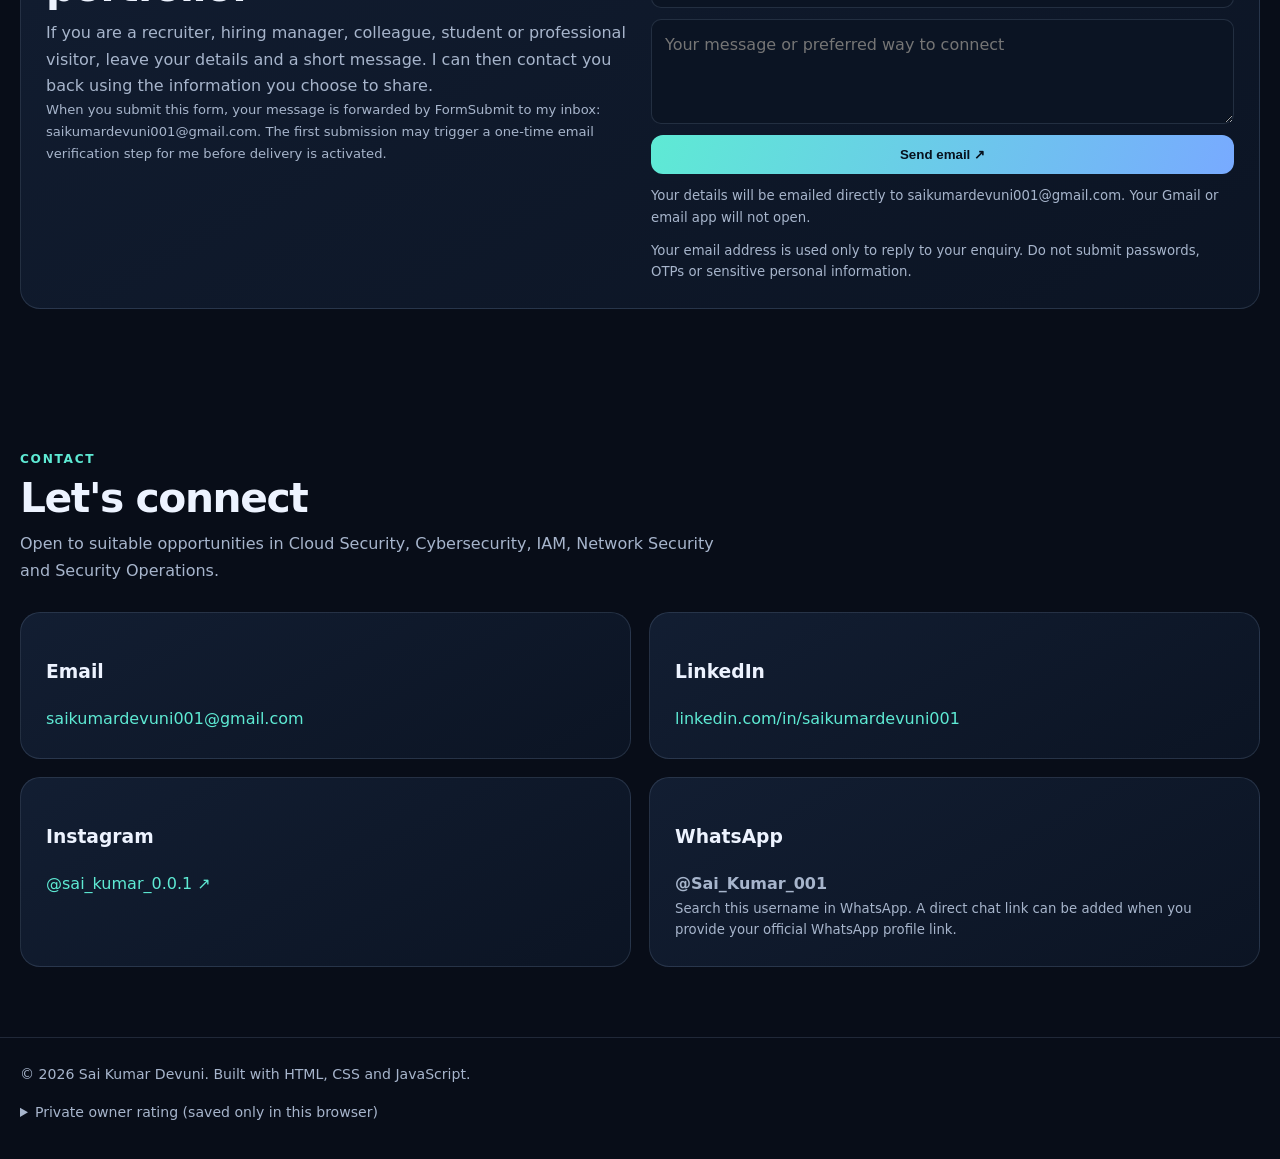
==== commit 23a823c6: "Add files via upload" ====
--- a/index.html
+++ b/index.html
@@ -532,7 +532,29 @@
             <input name="Name" placeholder="Your name" autocomplete="name" required>
             <input name="email" type="email" placeholder="Your email address" autocomplete="email" required>
             <input name="Organisation" placeholder="Company / organisation (optional)">
-            <select name="Reason" required><option value="">Reason for visiting</option><option>Recruitment / job opportunity</option><option>Professional networking</option><option>Project or technical discussion</option><option>Learning / collaboration</option><option>Other</option></select>
+            <select name="Reason" required>
+              <option value="">Select a reason for visiting</option>
+              <option>Job opportunity / Recruitment</option>
+              <option>Job application / Resume review</option>
+              <option>Interview invitation</option>
+              <option>Employee referral</option>
+              <option>Internship opportunity</option>
+              <option>Freelance work / Consulting</option>
+              <option>Professional networking</option>
+              <option>Career guidance / Mentorship</option>
+              <option>Cloud Security discussion</option>
+              <option>Cybersecurity / Ethical Hacking discussion</option>
+              <option>Cloud / DevOps project discussion</option>
+              <option>Technical support / IT services</option>
+              <option>Project collaboration</option>
+              <option>Business enquiry / Partnership</option>
+              <option>Training / Workshop / Guest session</option>
+              <option>Academic / Research discussion</option>
+              <option>Portfolio / Project feedback</option>
+              <option>Certification / Learning enquiry</option>
+              <option>General enquiry</option>
+              <option>Other</option>
+            </select>
             <textarea name="Message" rows="3" placeholder="Your message or preferred way to connect" required></textarea>
             <button class="btn primary" id="visitorSubmit" type="submit">Send email ↗</button>
             <p class="small" id="visitorSubmitStatus" role="status" aria-live="polite">Your details will be emailed directly to saikumardevuni001@gmail.com. Your Gmail or email app will not open.</p>
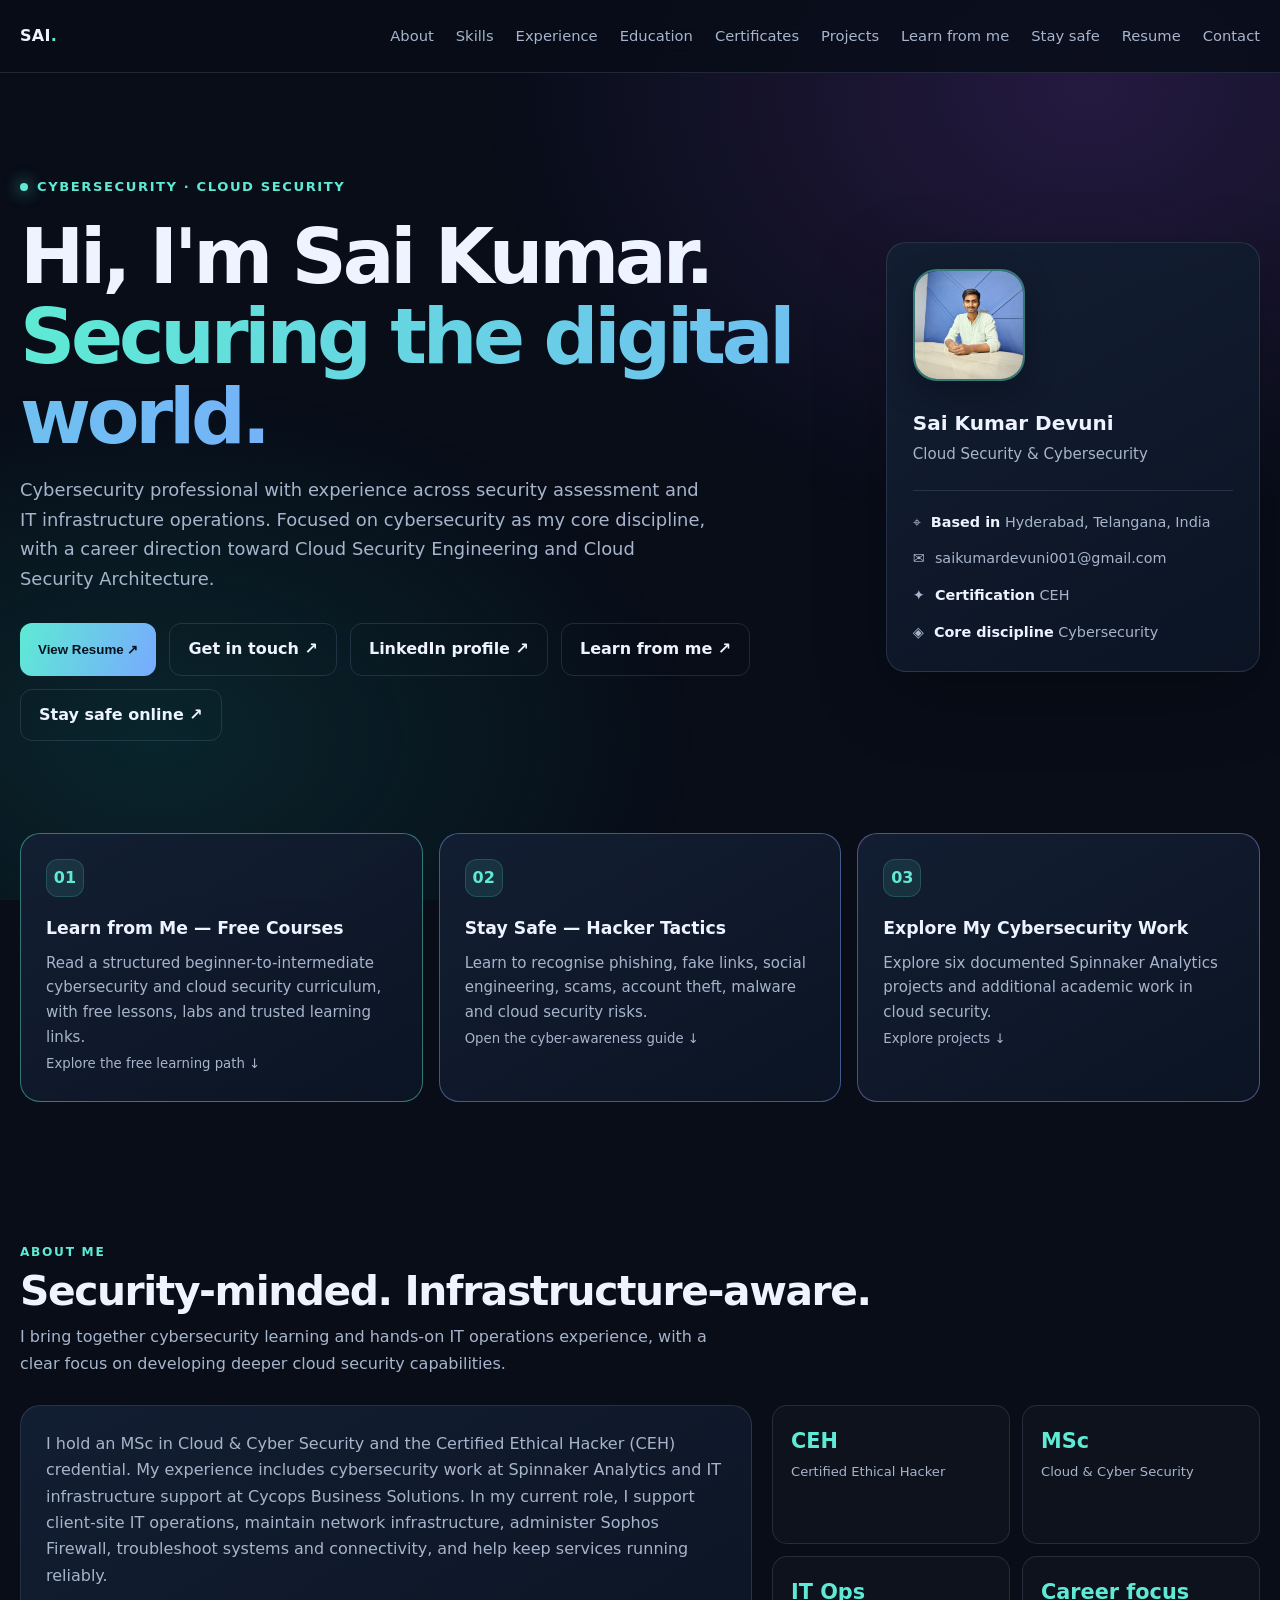
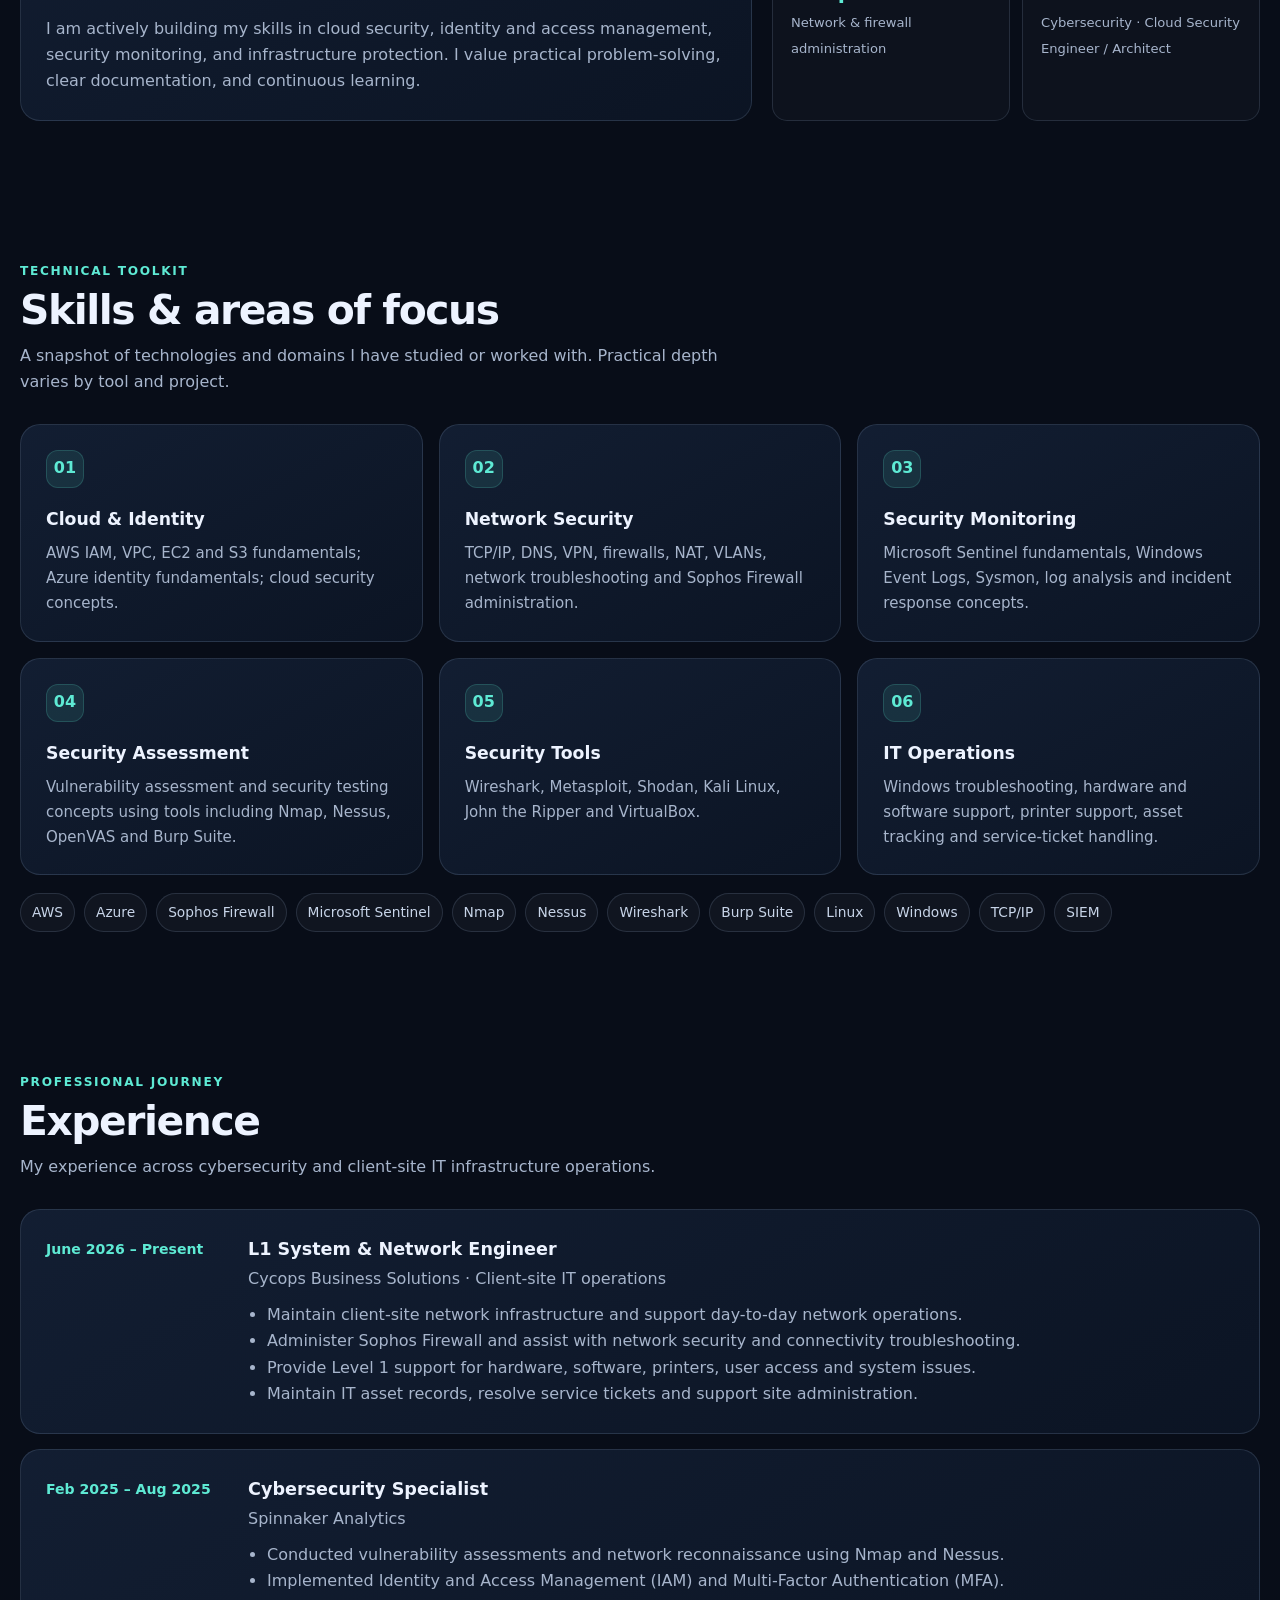
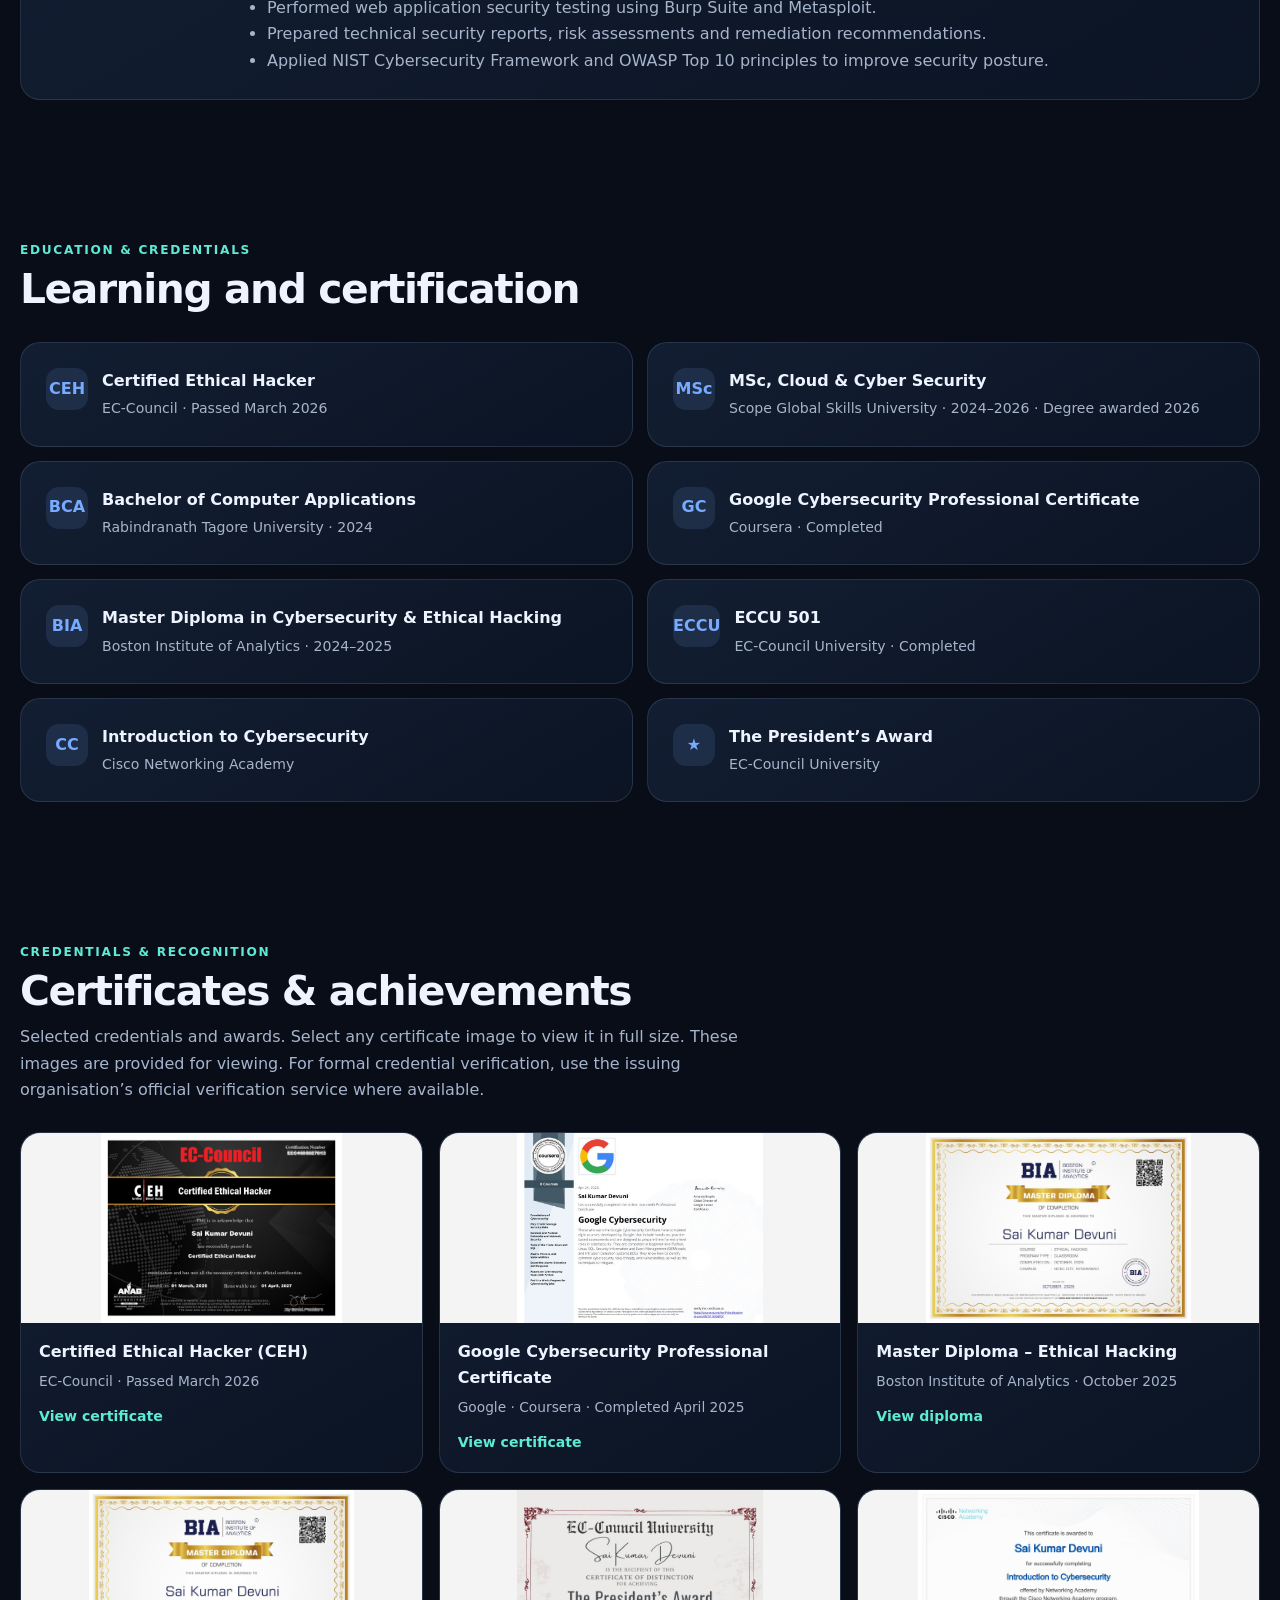
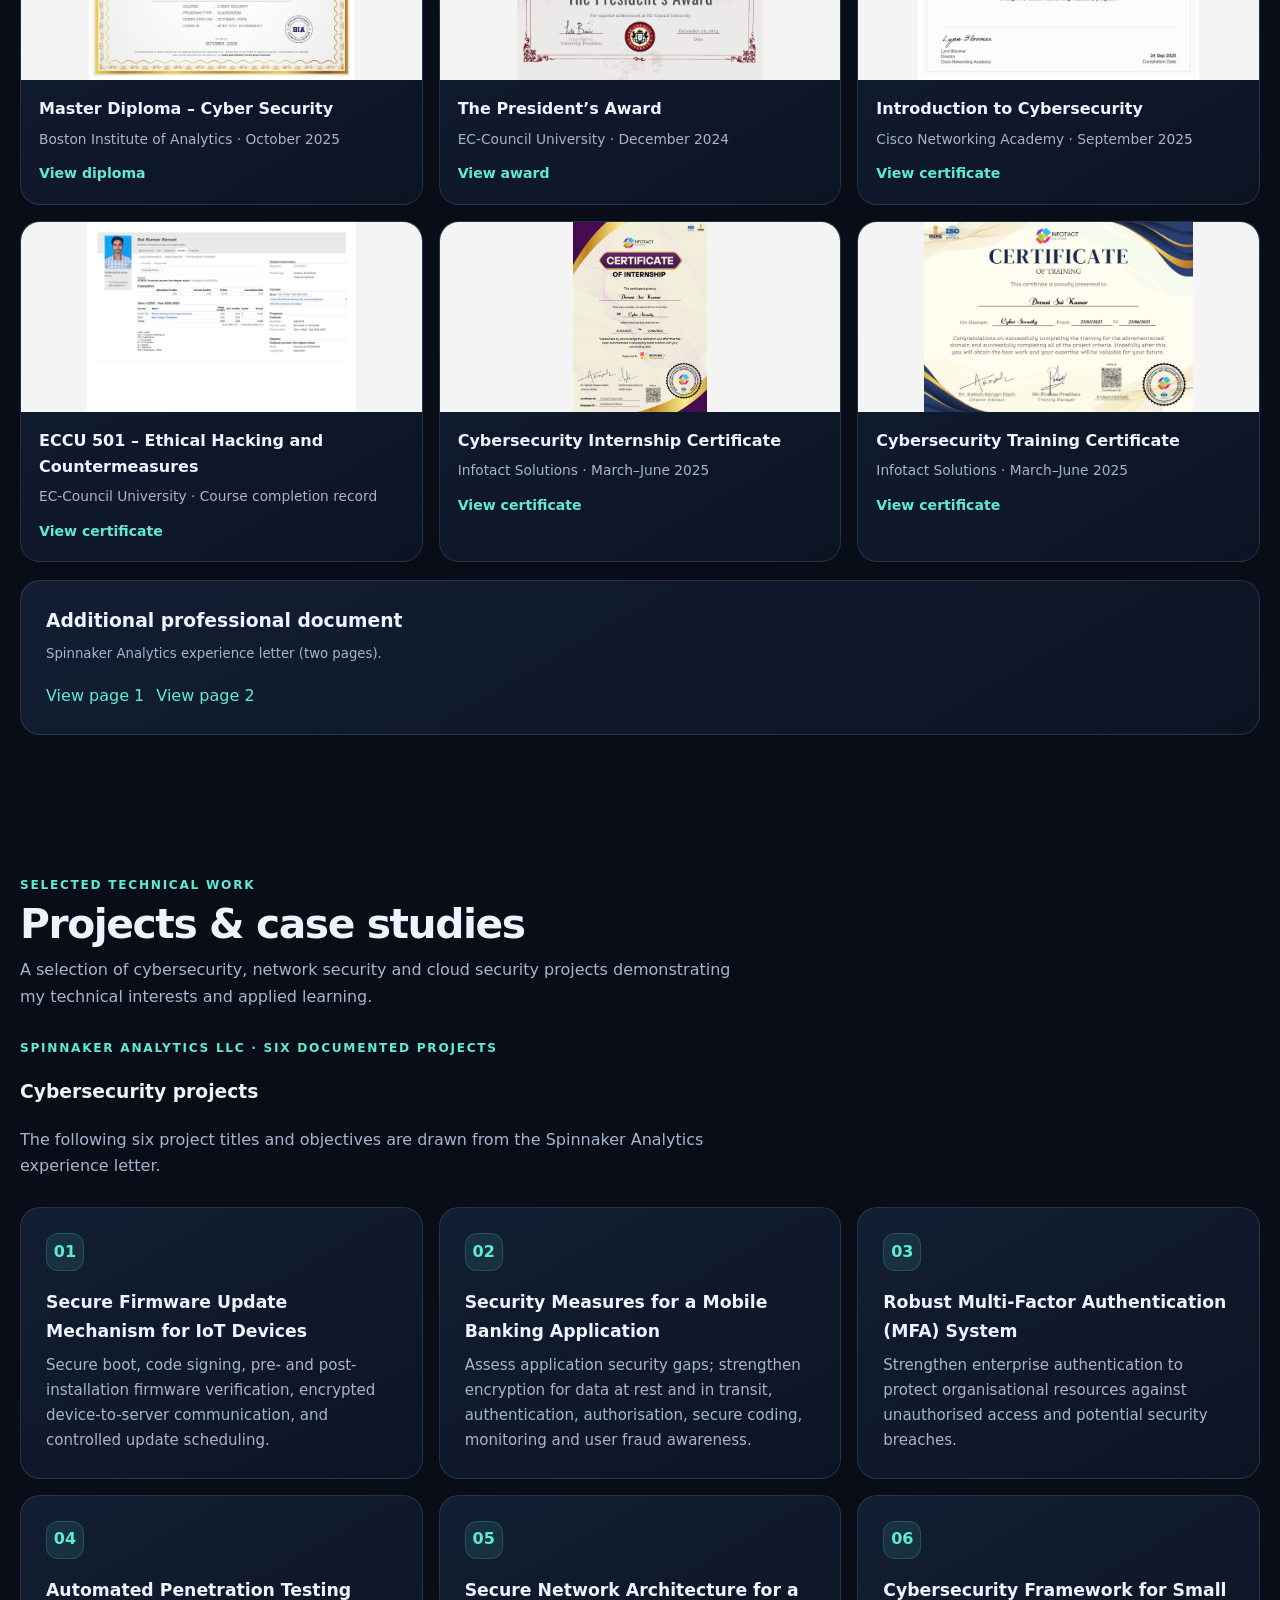
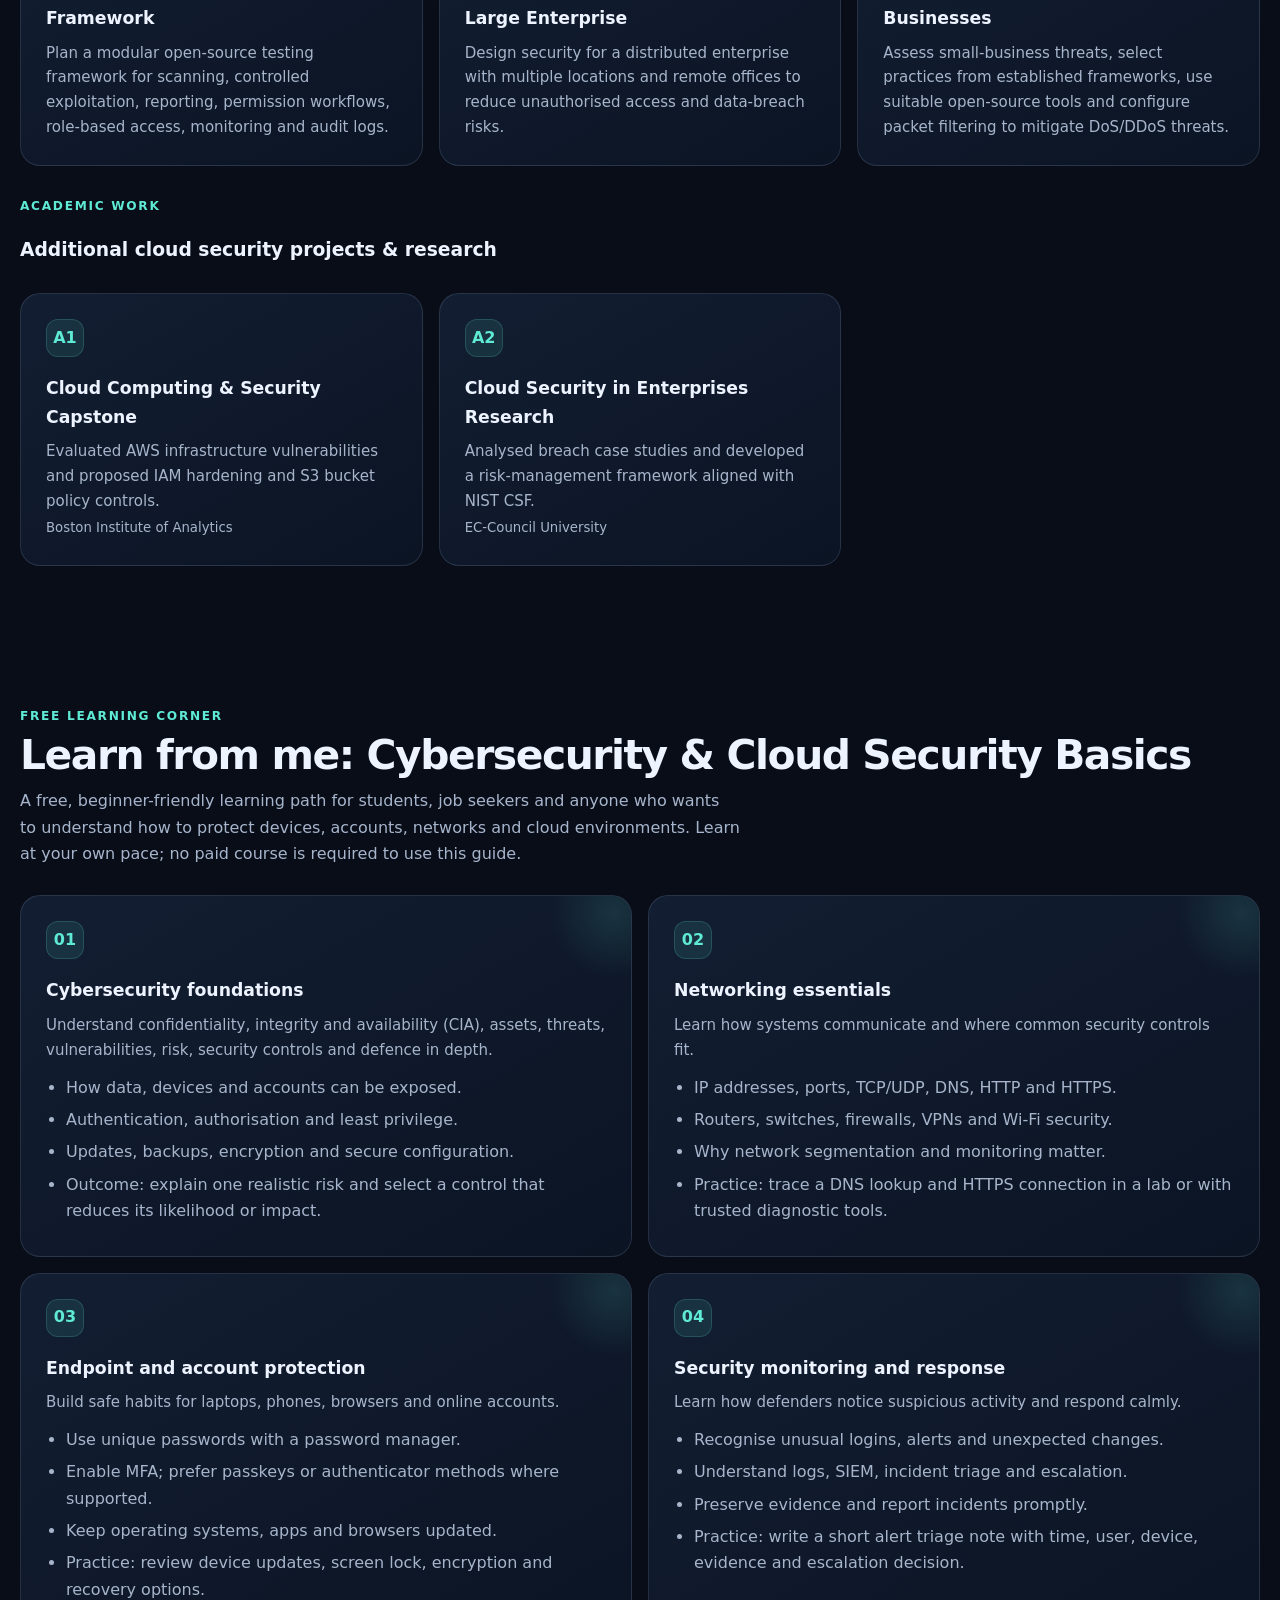
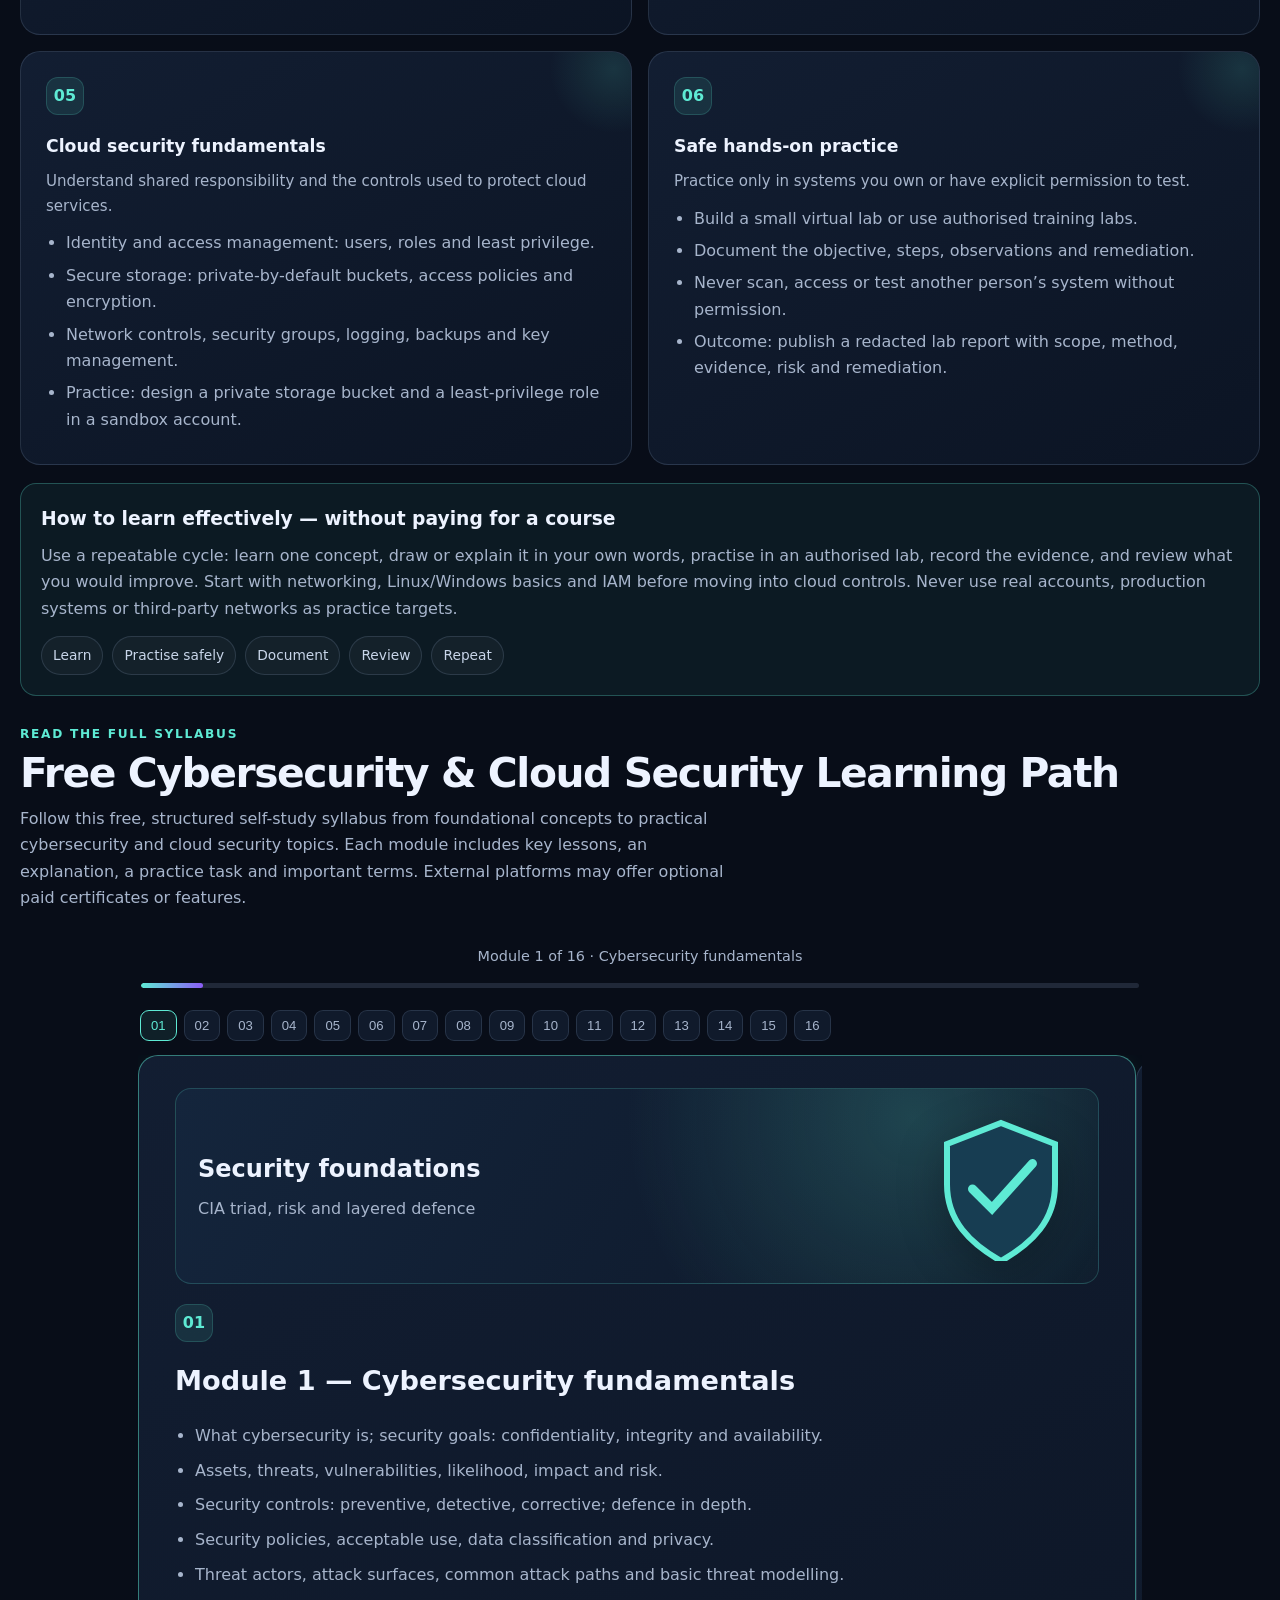
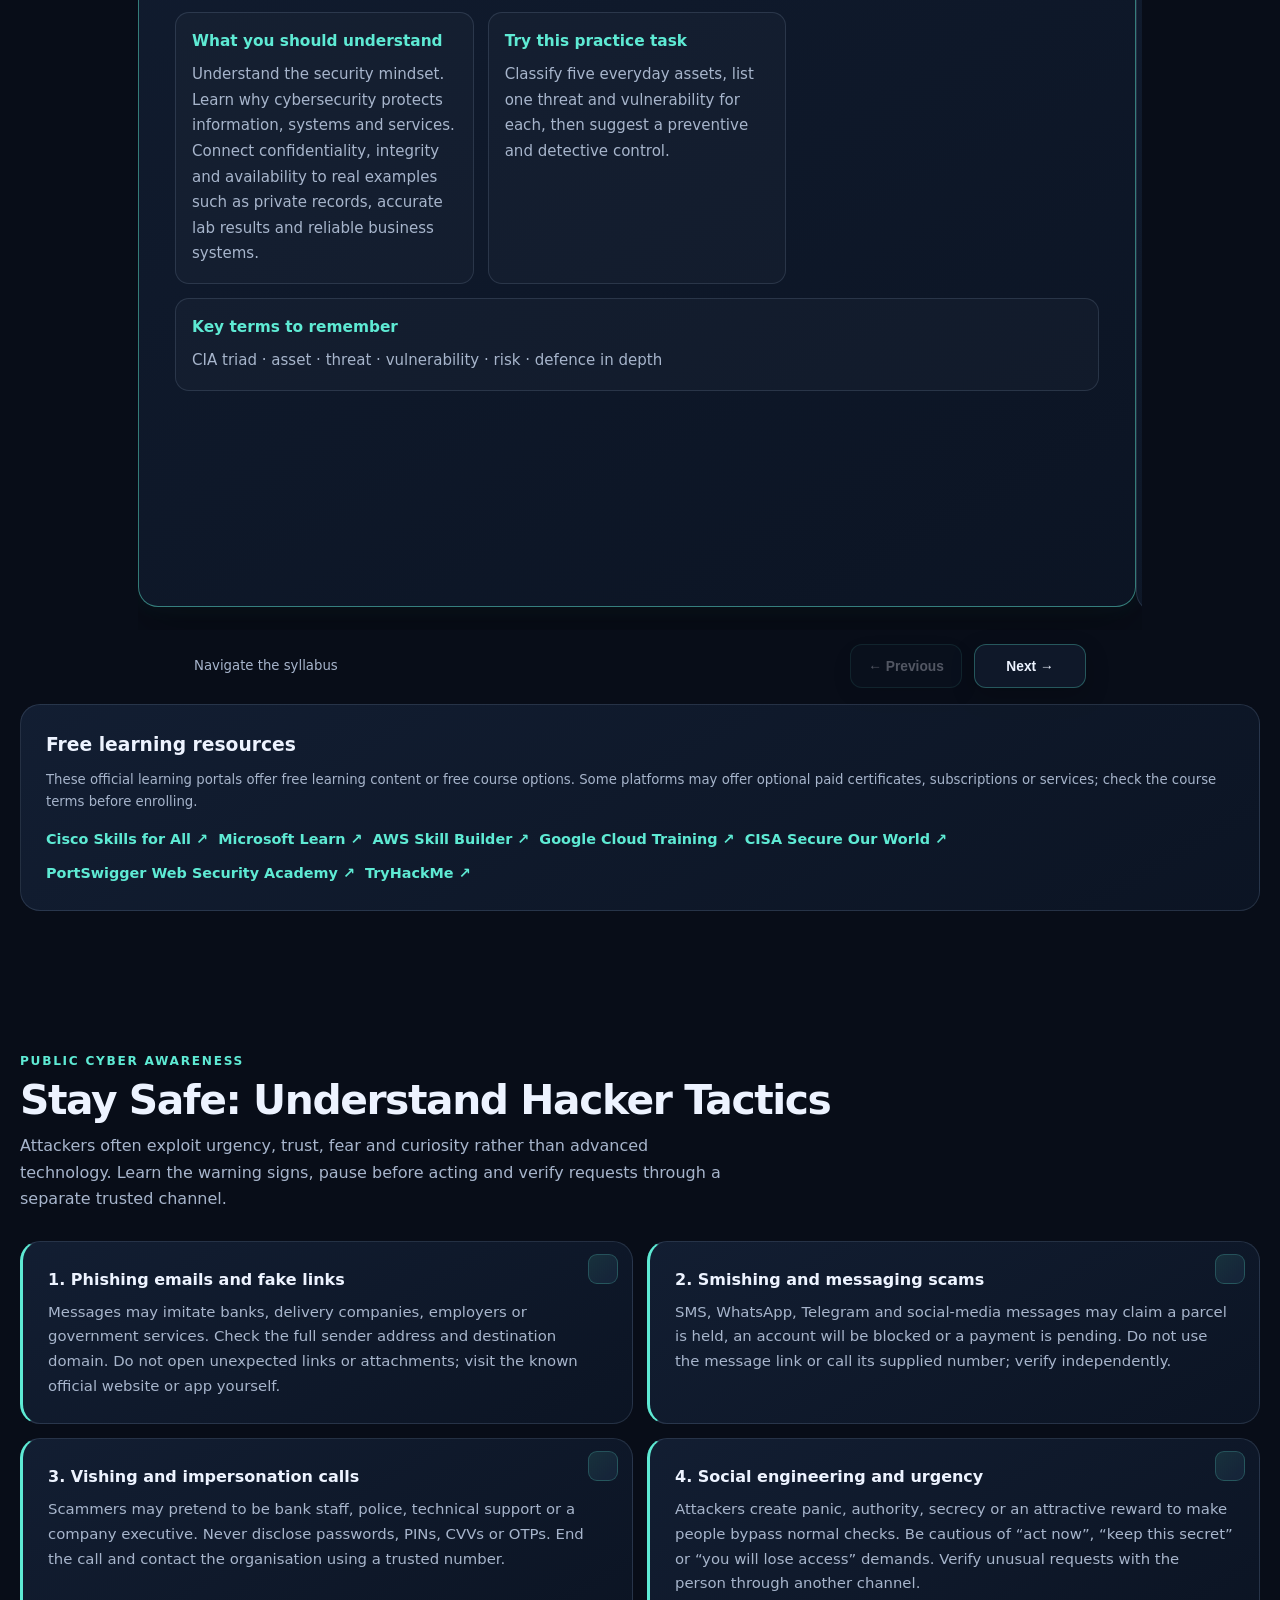
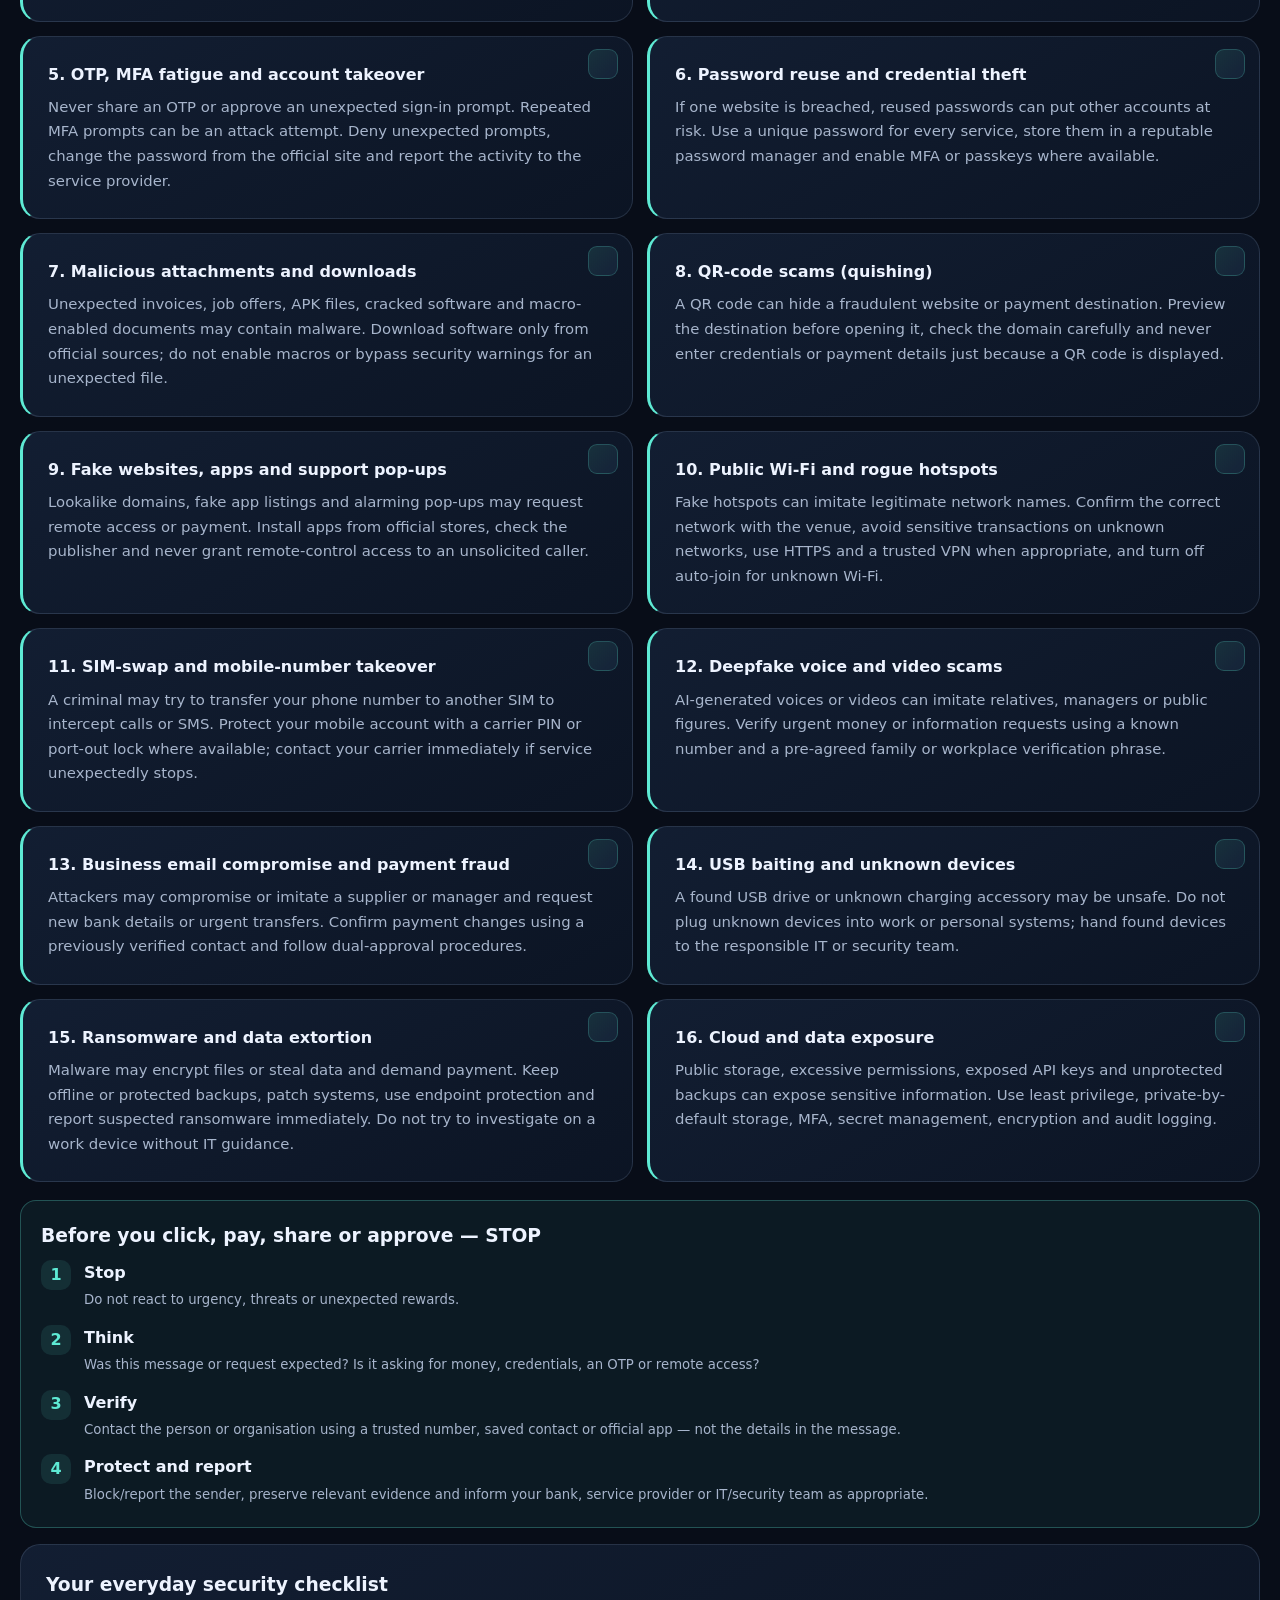
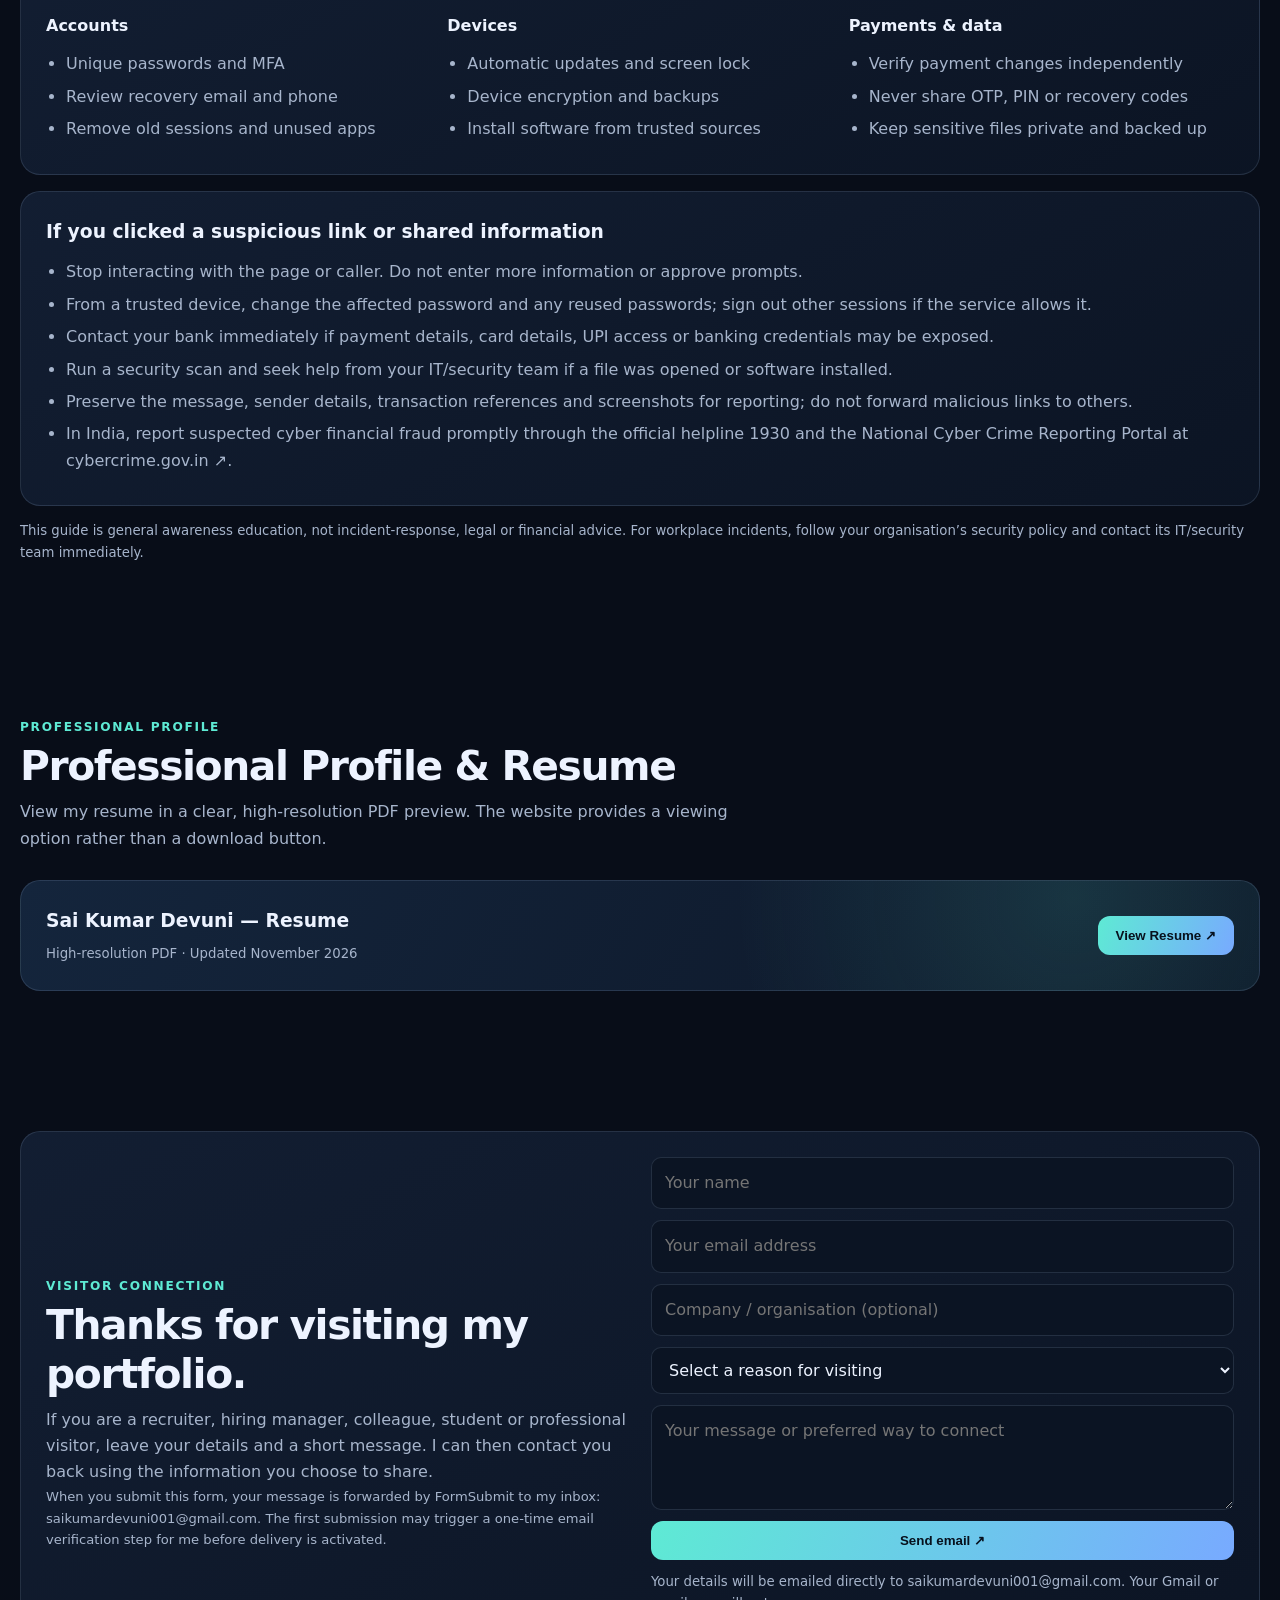
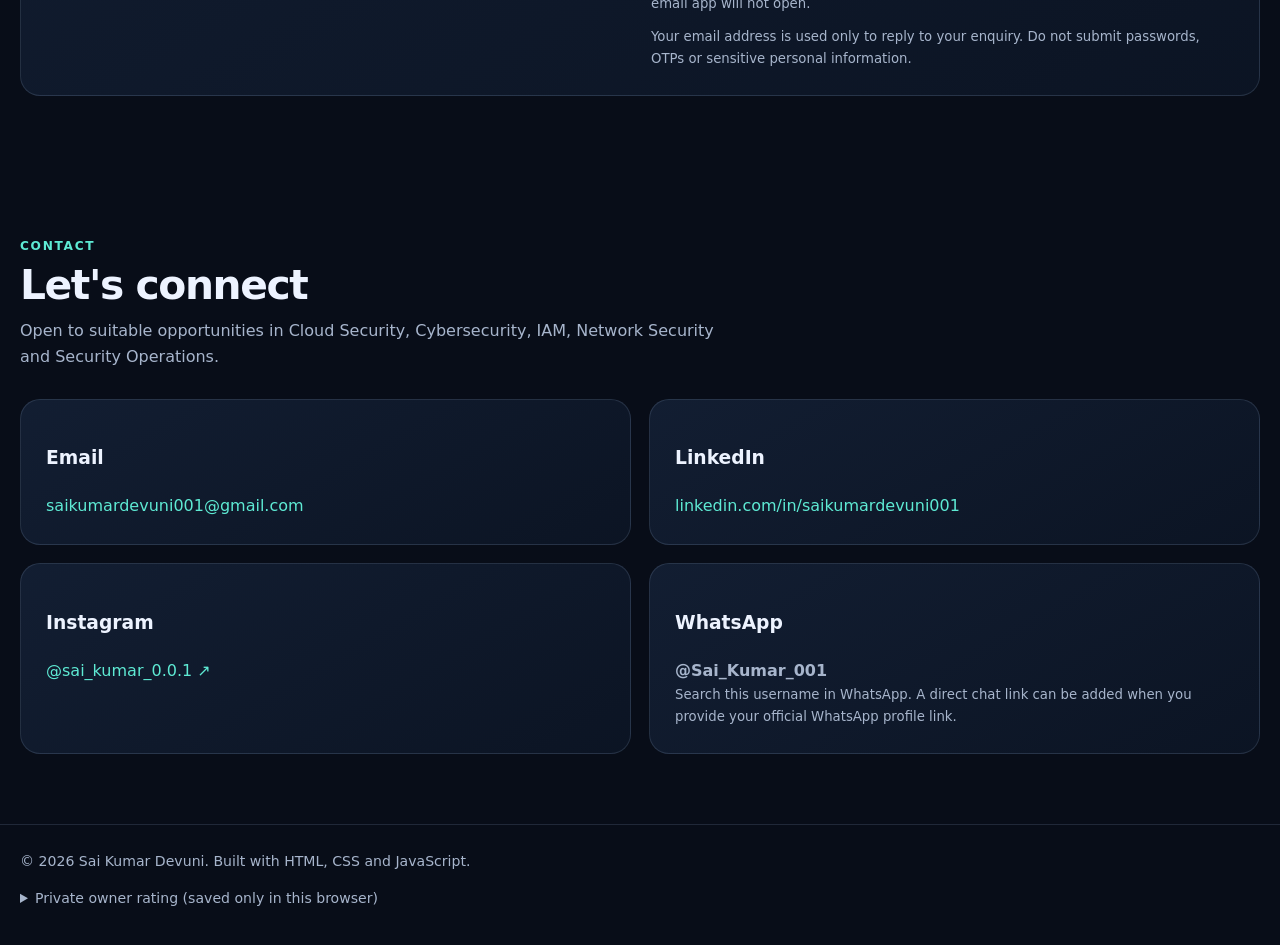
==== commit 7c7b956a: "Add files via upload" ====
--- a/index.html
+++ b/index.html
@@ -322,12 +322,6 @@
               <ul><li>Conducted vulnerability assessments and network reconnaissance using Nmap and Nessus.</li><li>Implemented Identity and Access Management (IAM) and Multi-Factor Authentication (MFA).</li><li>Performed web application security testing using Burp Suite and Metasploit.</li><li>Prepared technical security reports, risk assessments and remediation recommendations.</li><li>Applied NIST Cybersecurity Framework and OWASP Top 10 principles to improve security posture.</li></ul>
             </div>
           </article>
-          <article class="card role">
-            <div class="date">Mar 2025 – Jun 2025</div>
-            <div><h3>Associate L1 Intern</h3><div class="org">Infotact Solutions</div>
-              <ul><li>Completed an Associate L1 internship with exposure to entry-level technical and cybersecurity work practices.</li><li>Developed foundational experience in following assigned tasks, documenting work and communicating progress in a structured team environment.</li></ul>
-            </div>
-          </article>
         </div>
       </div>
     </section>
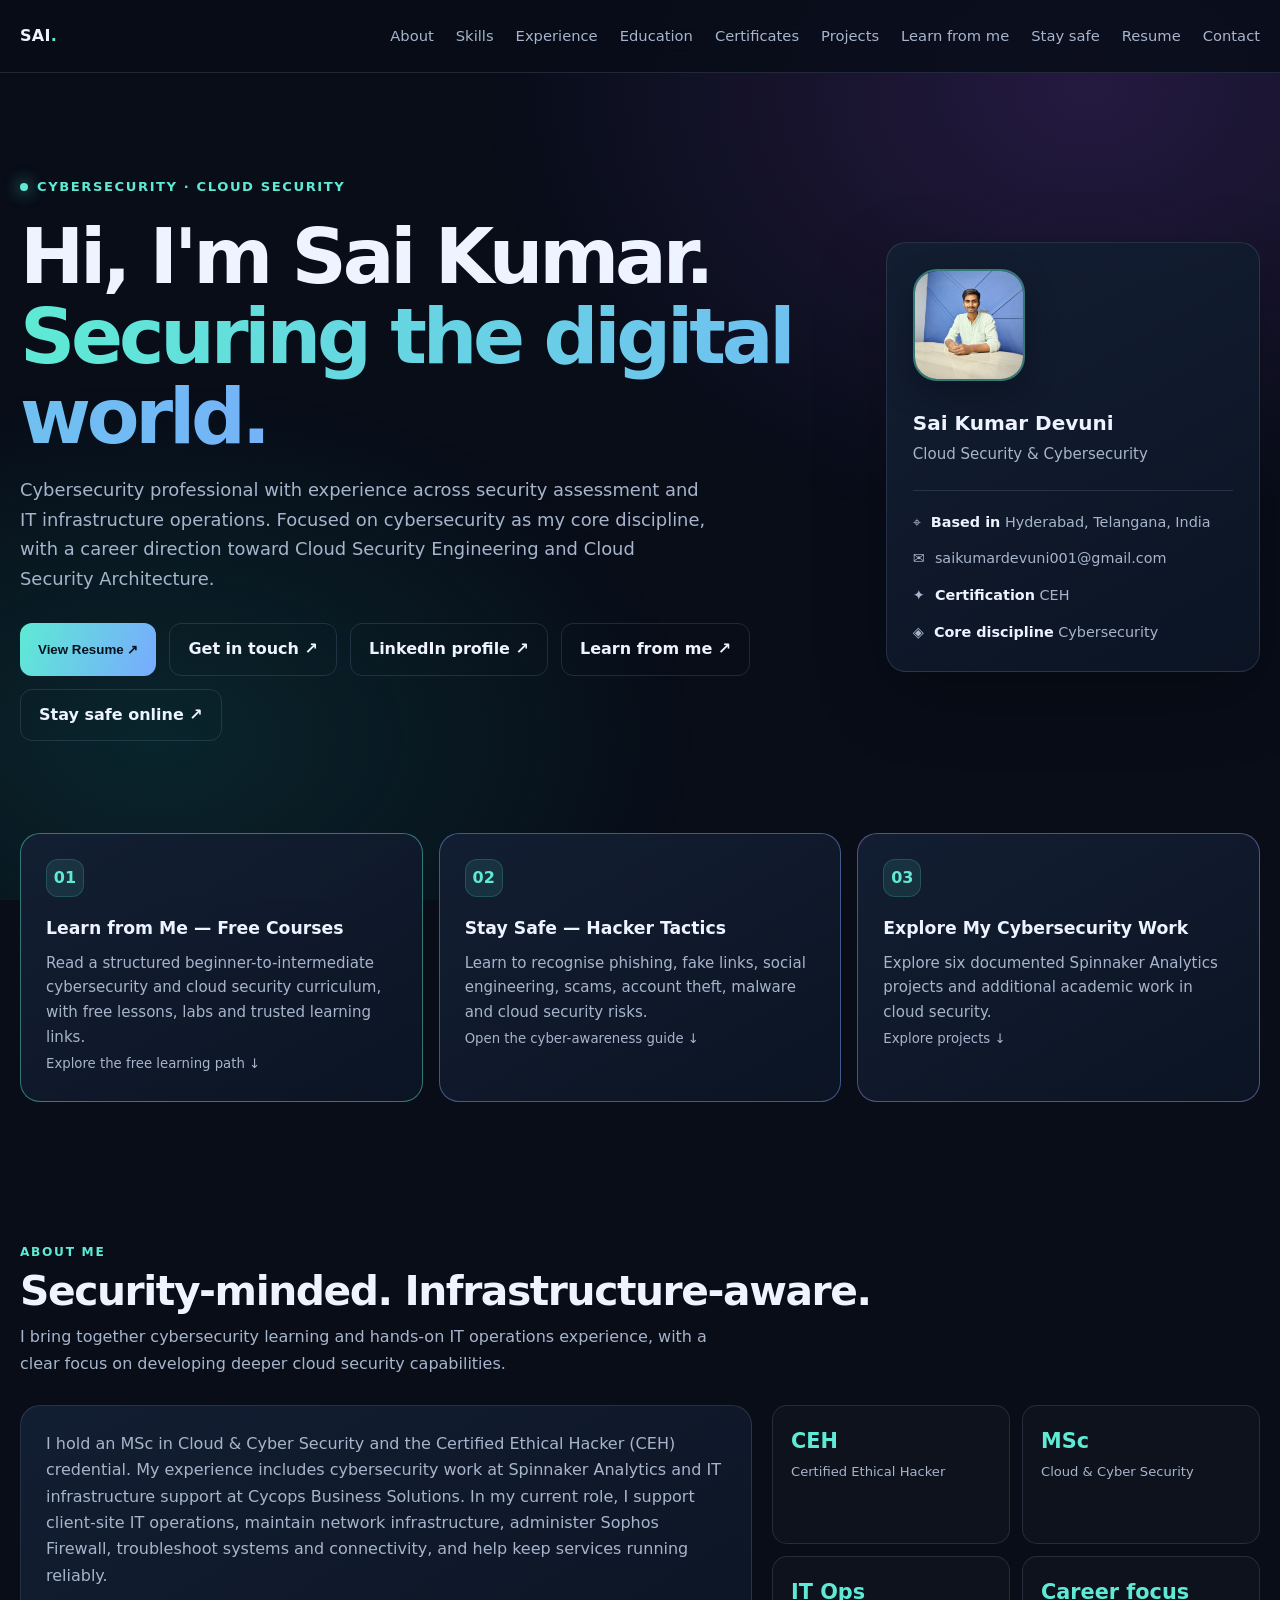
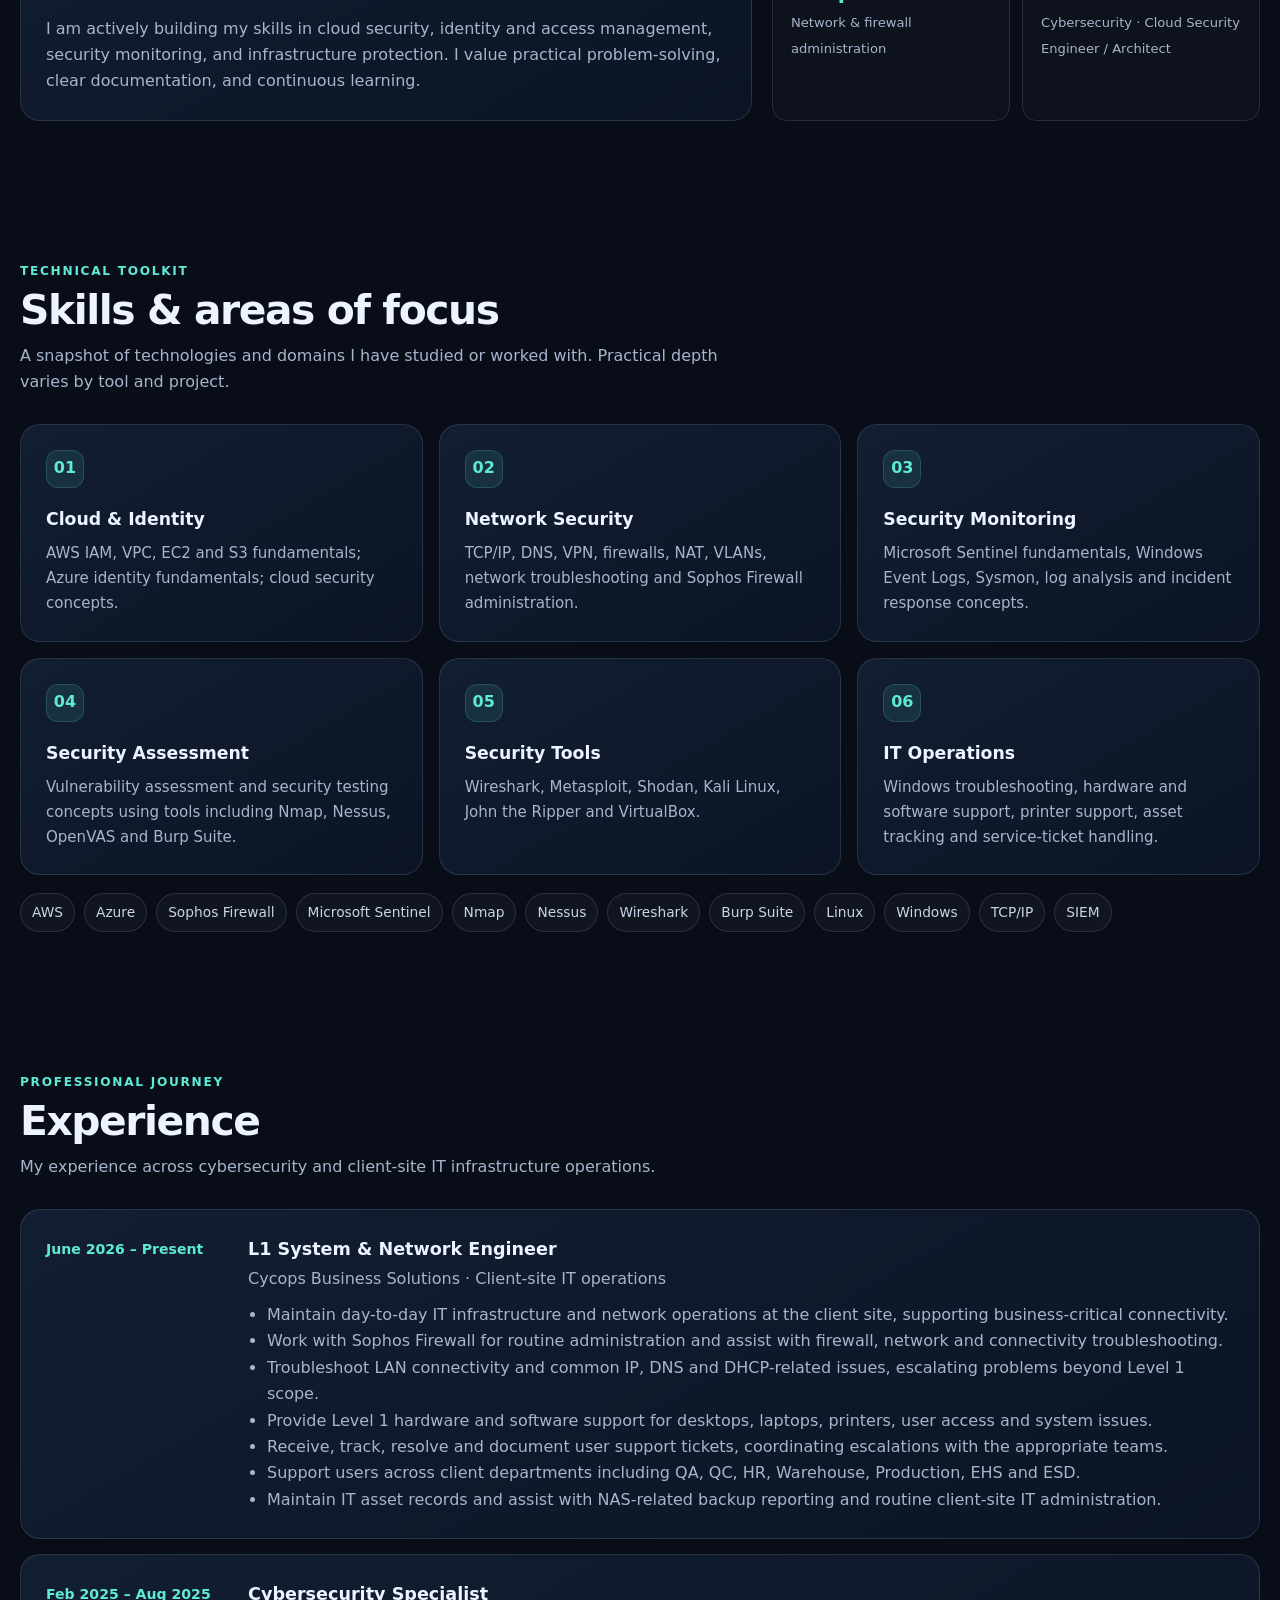
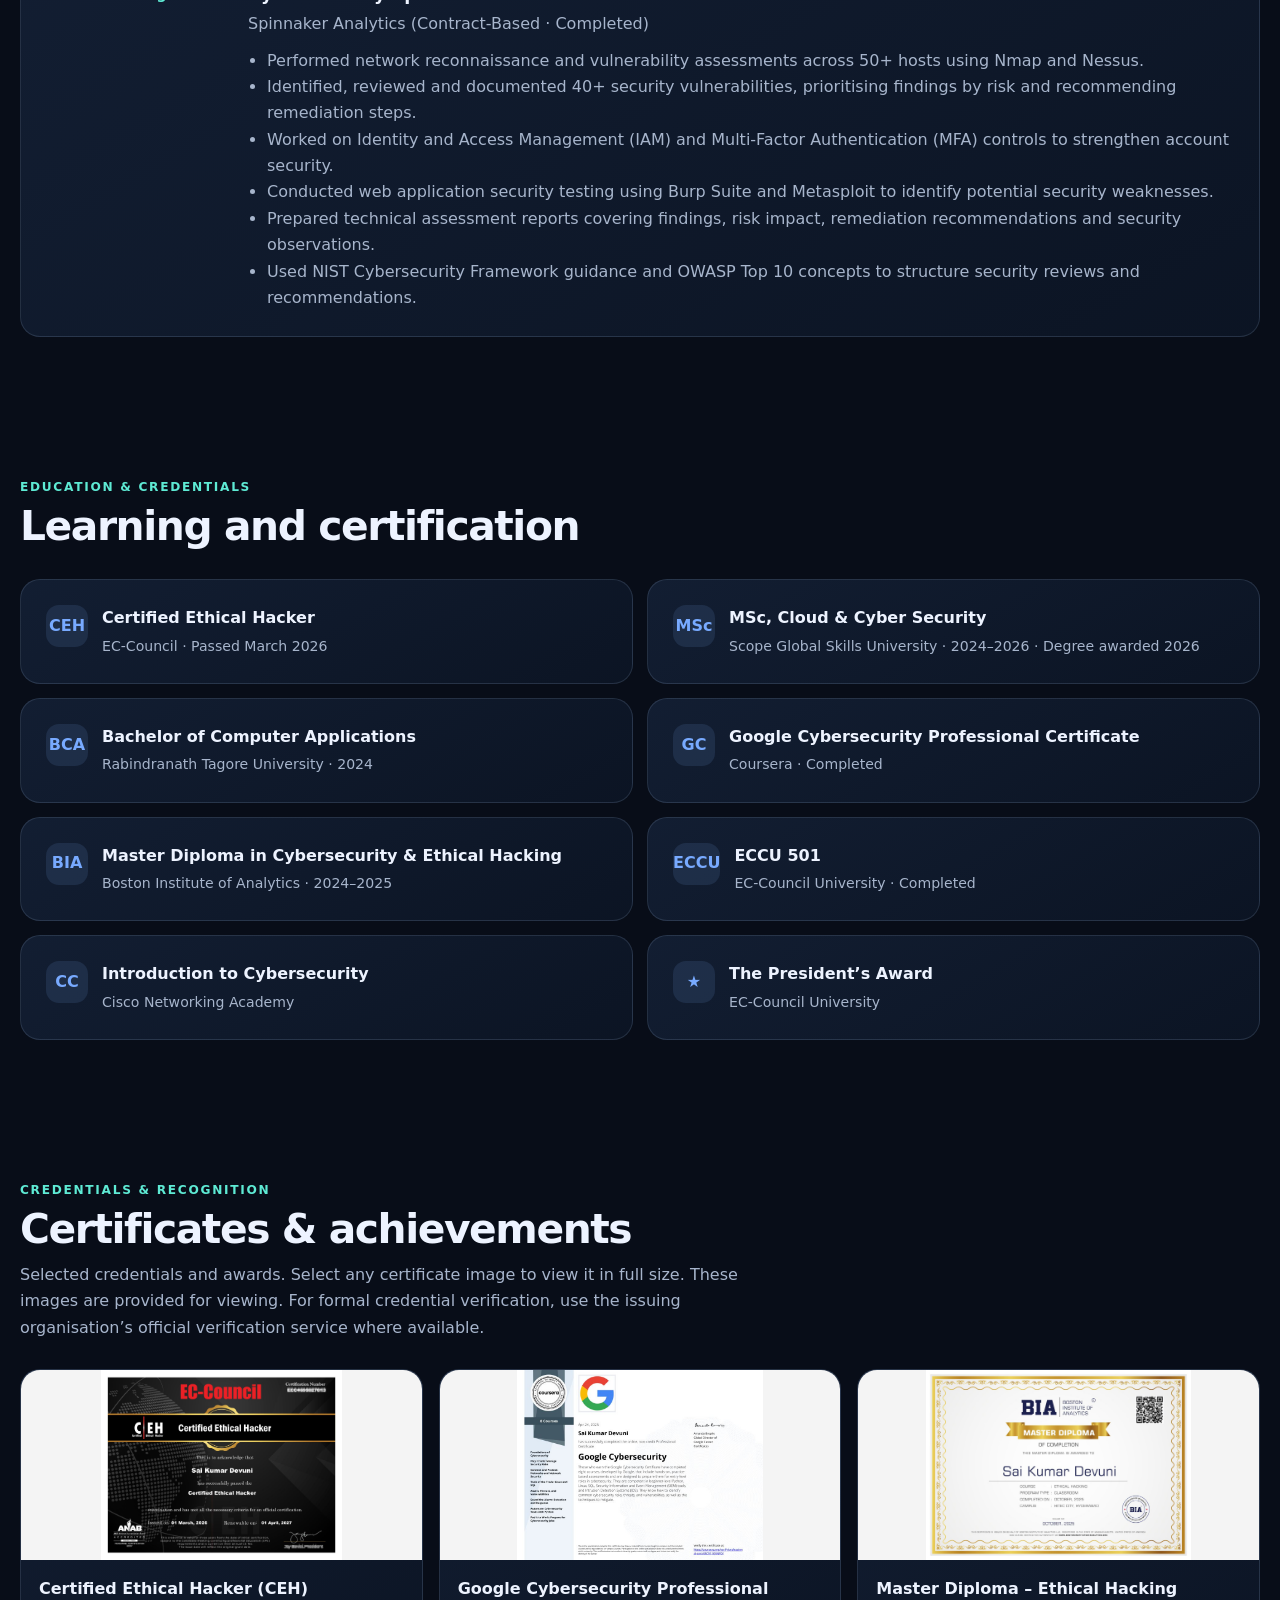
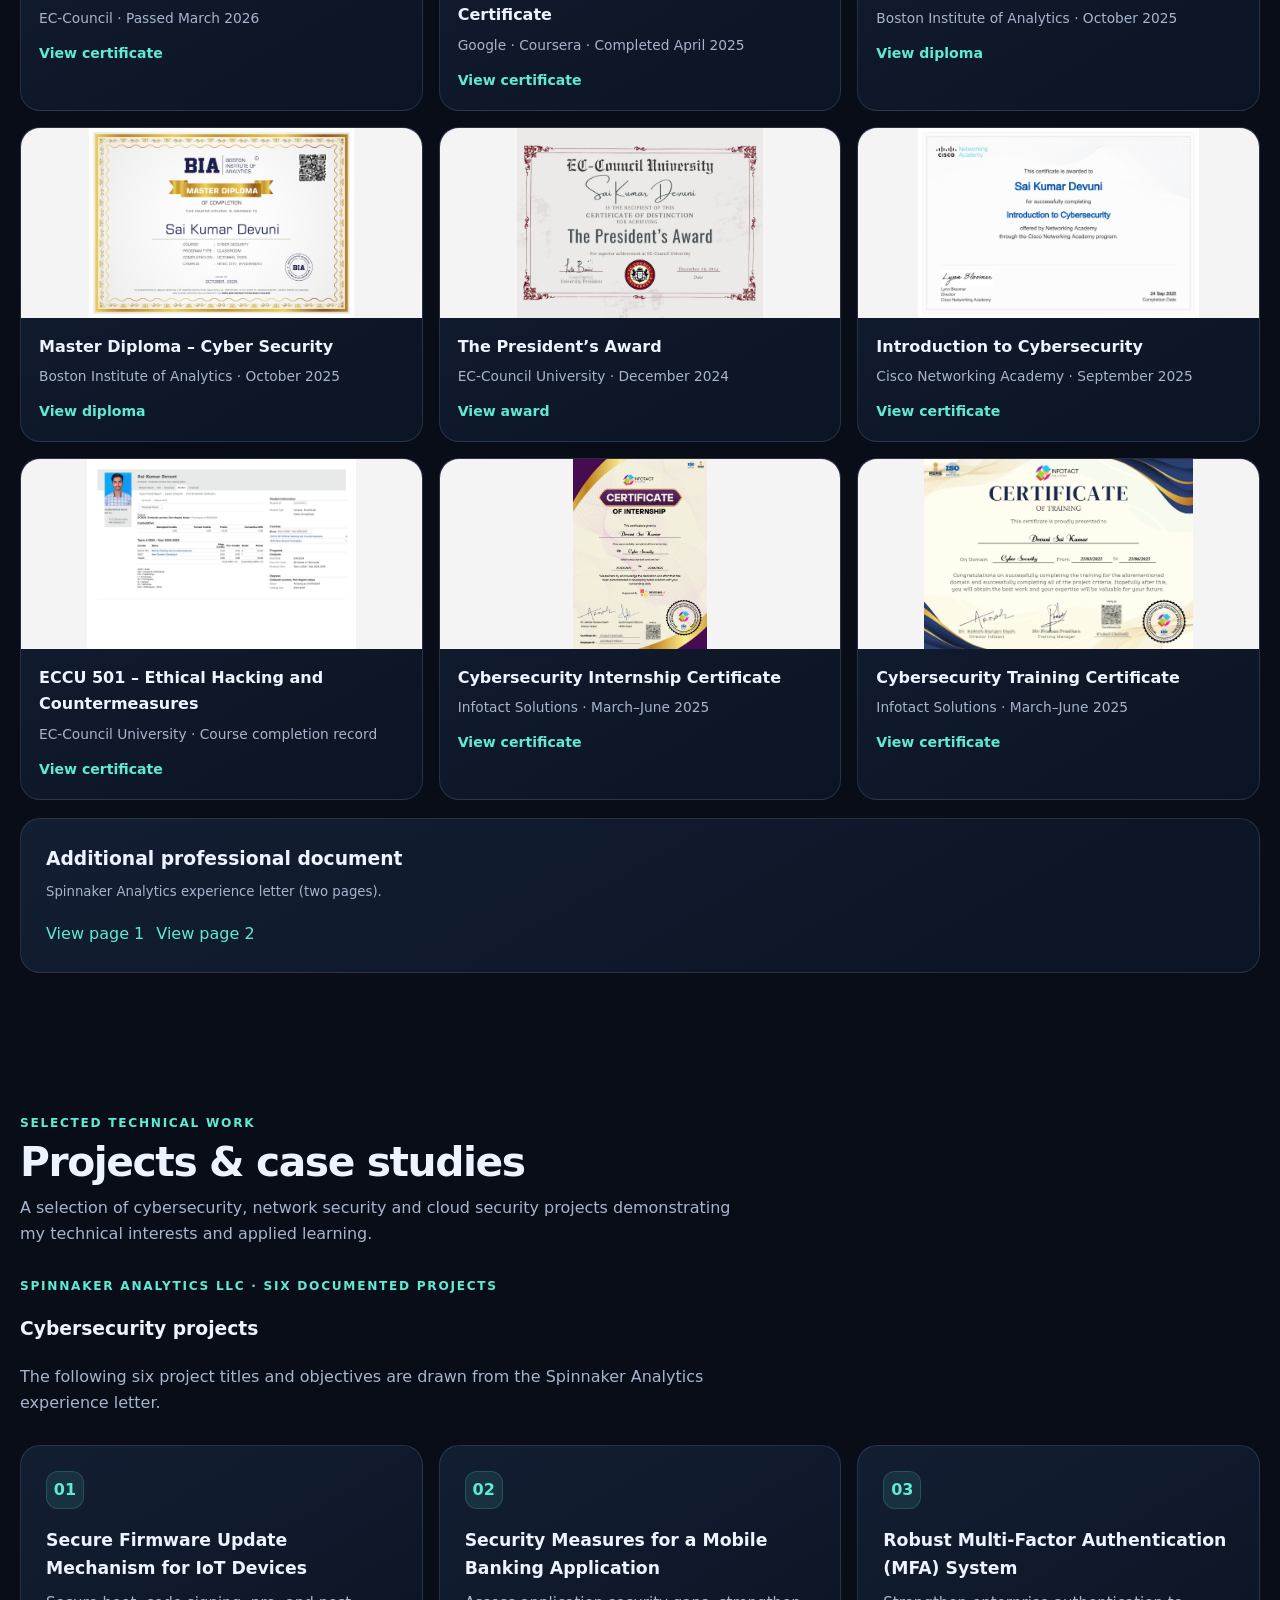
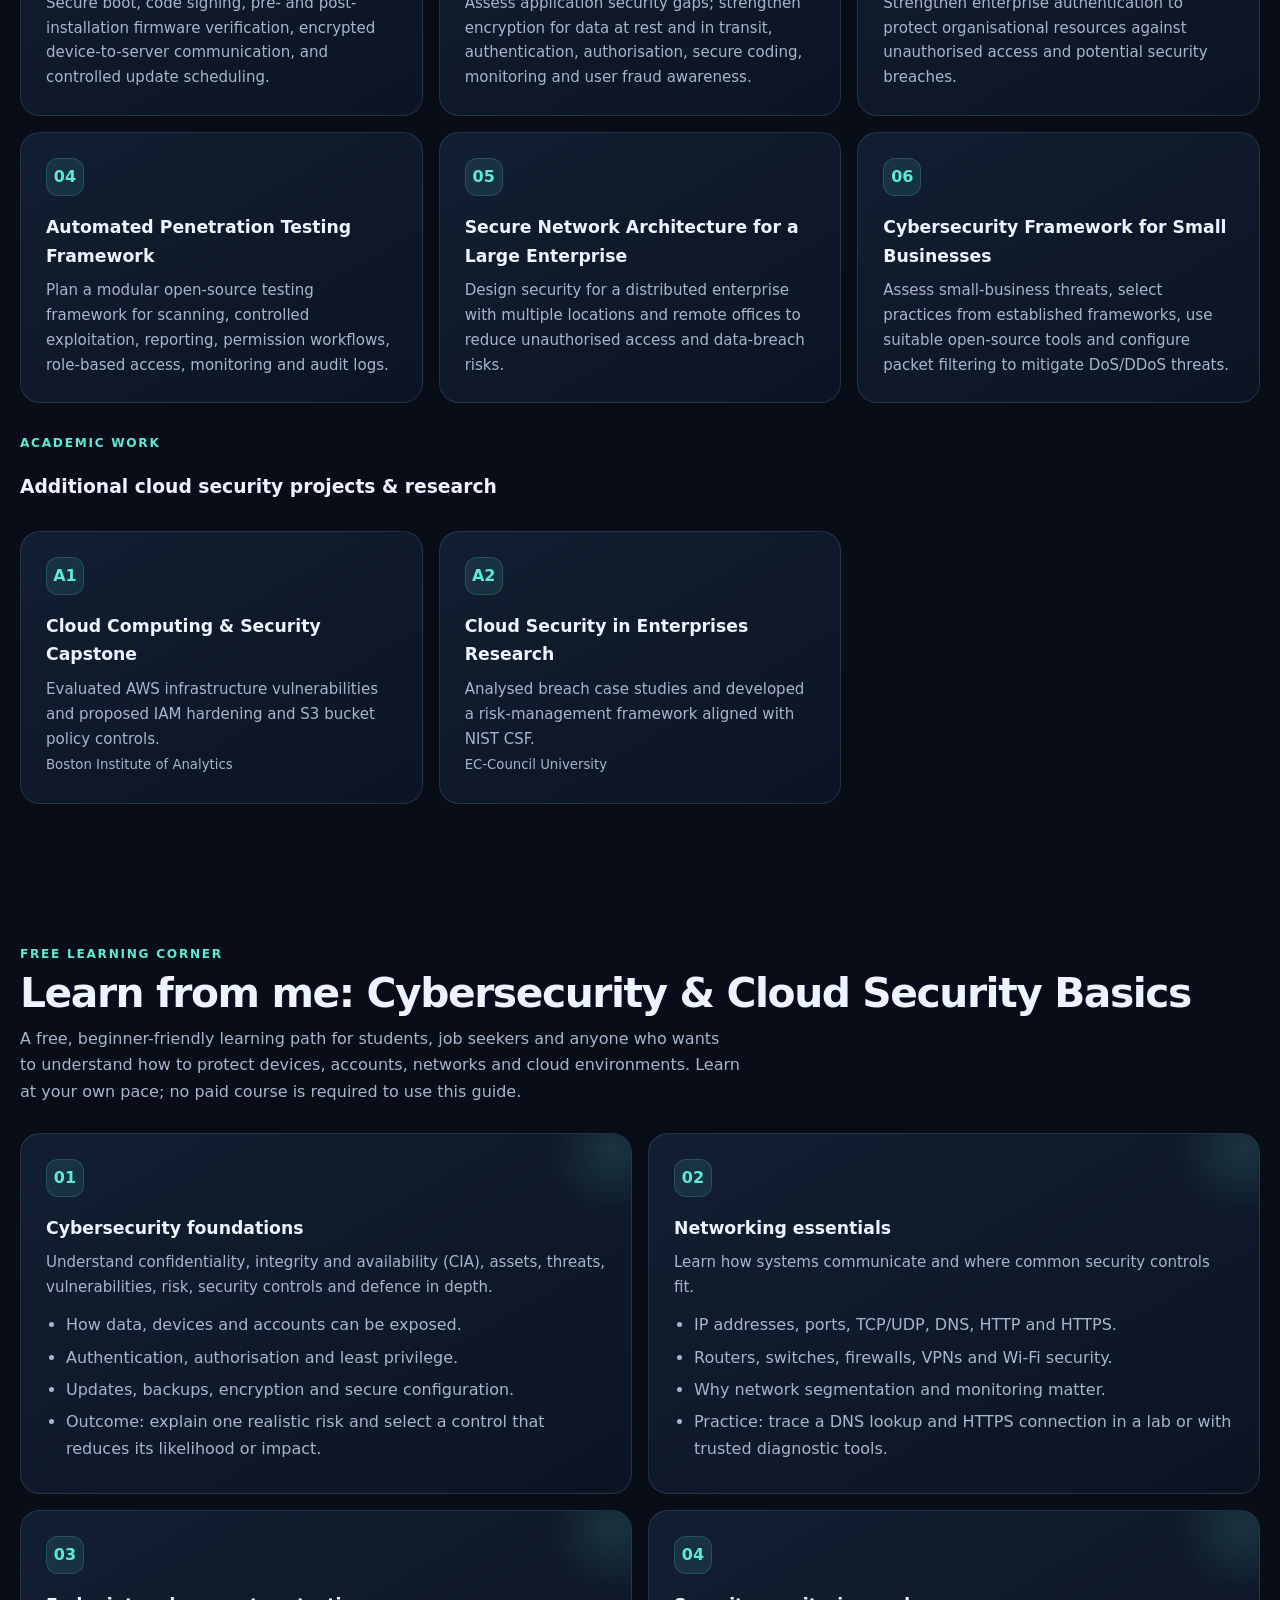
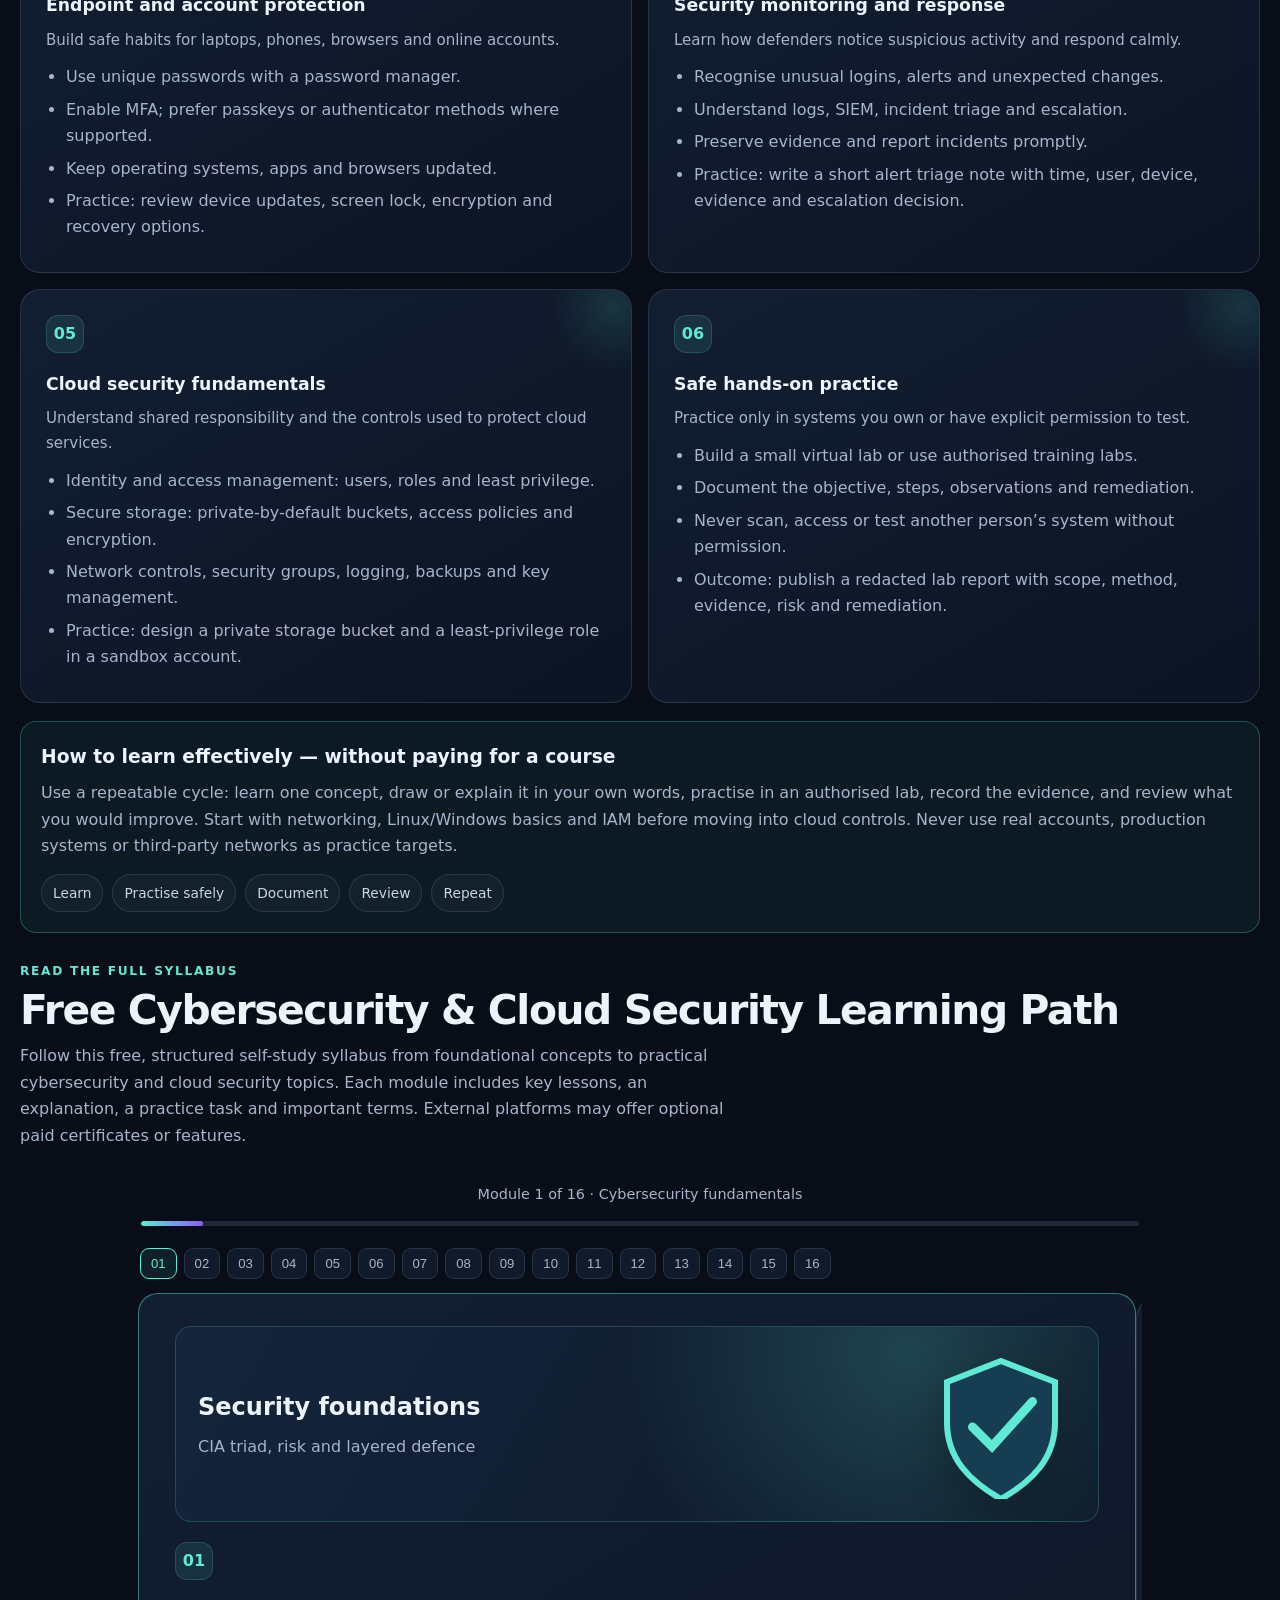
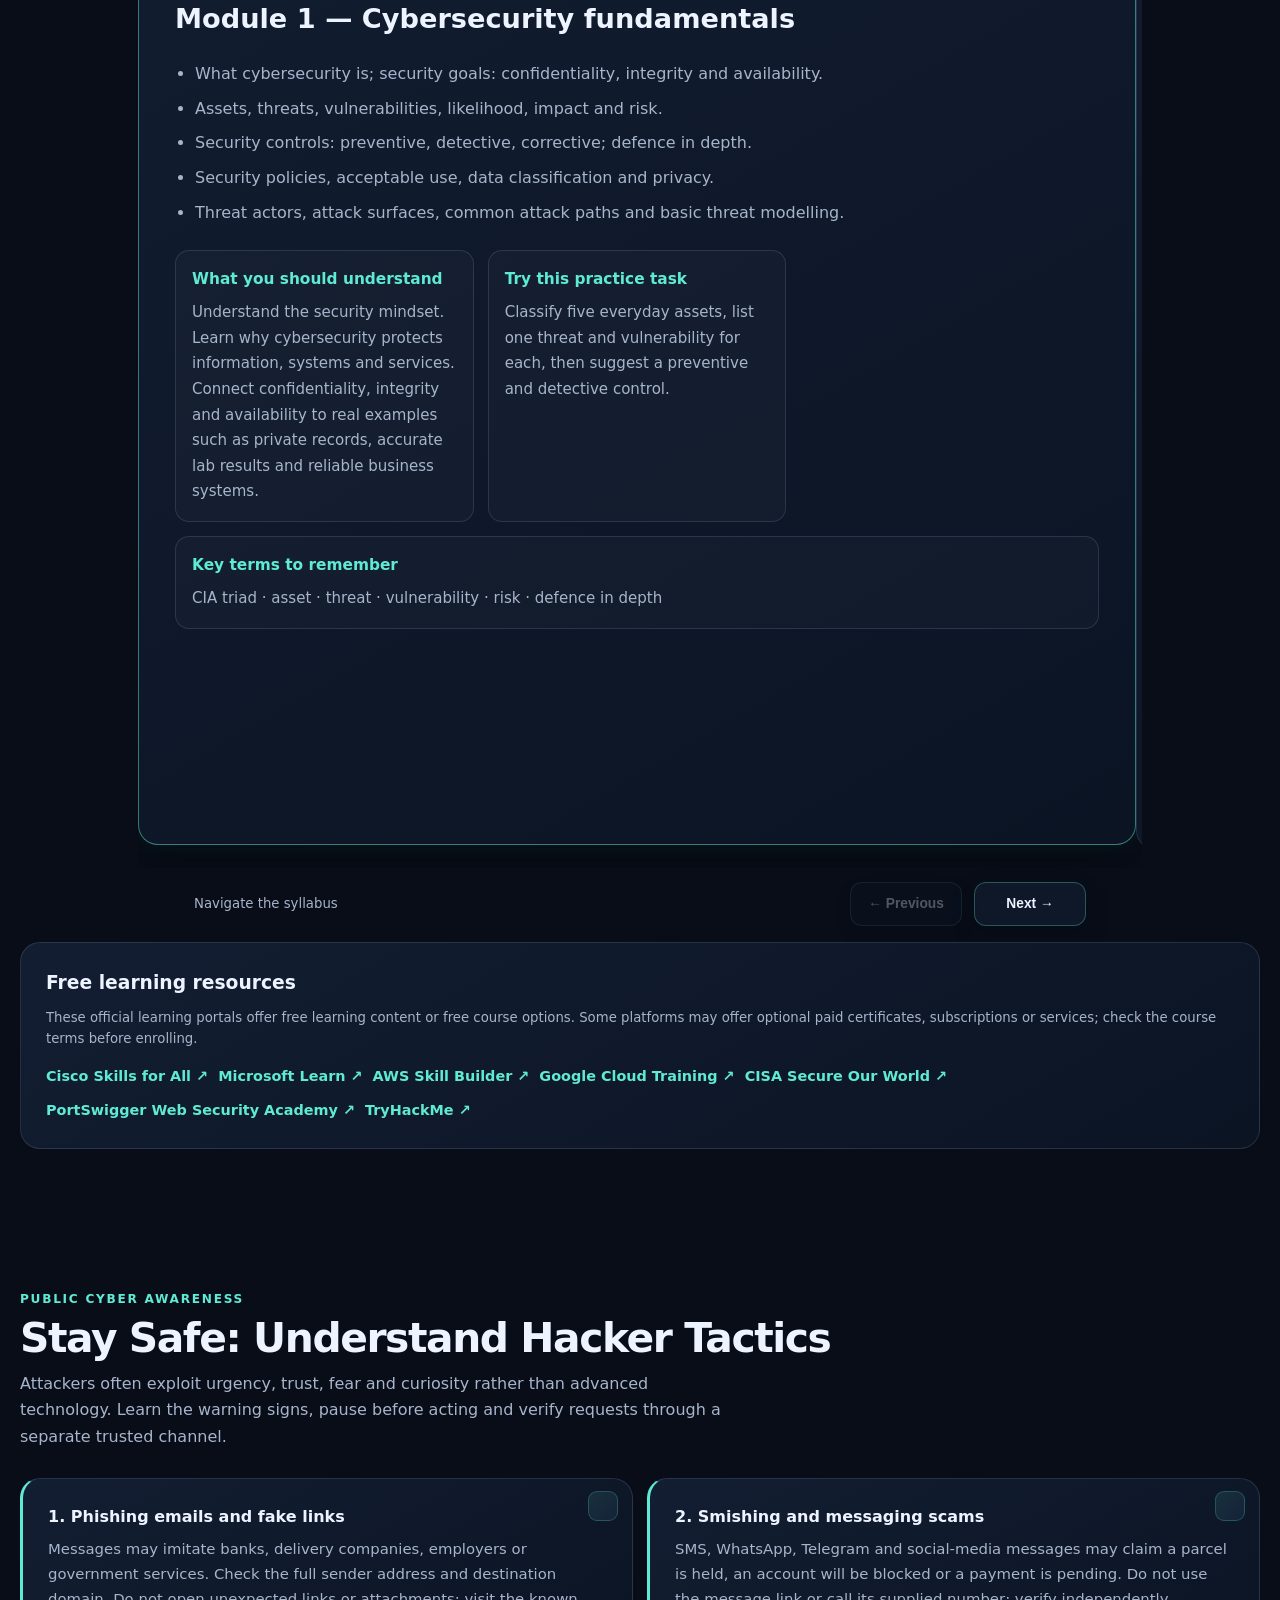
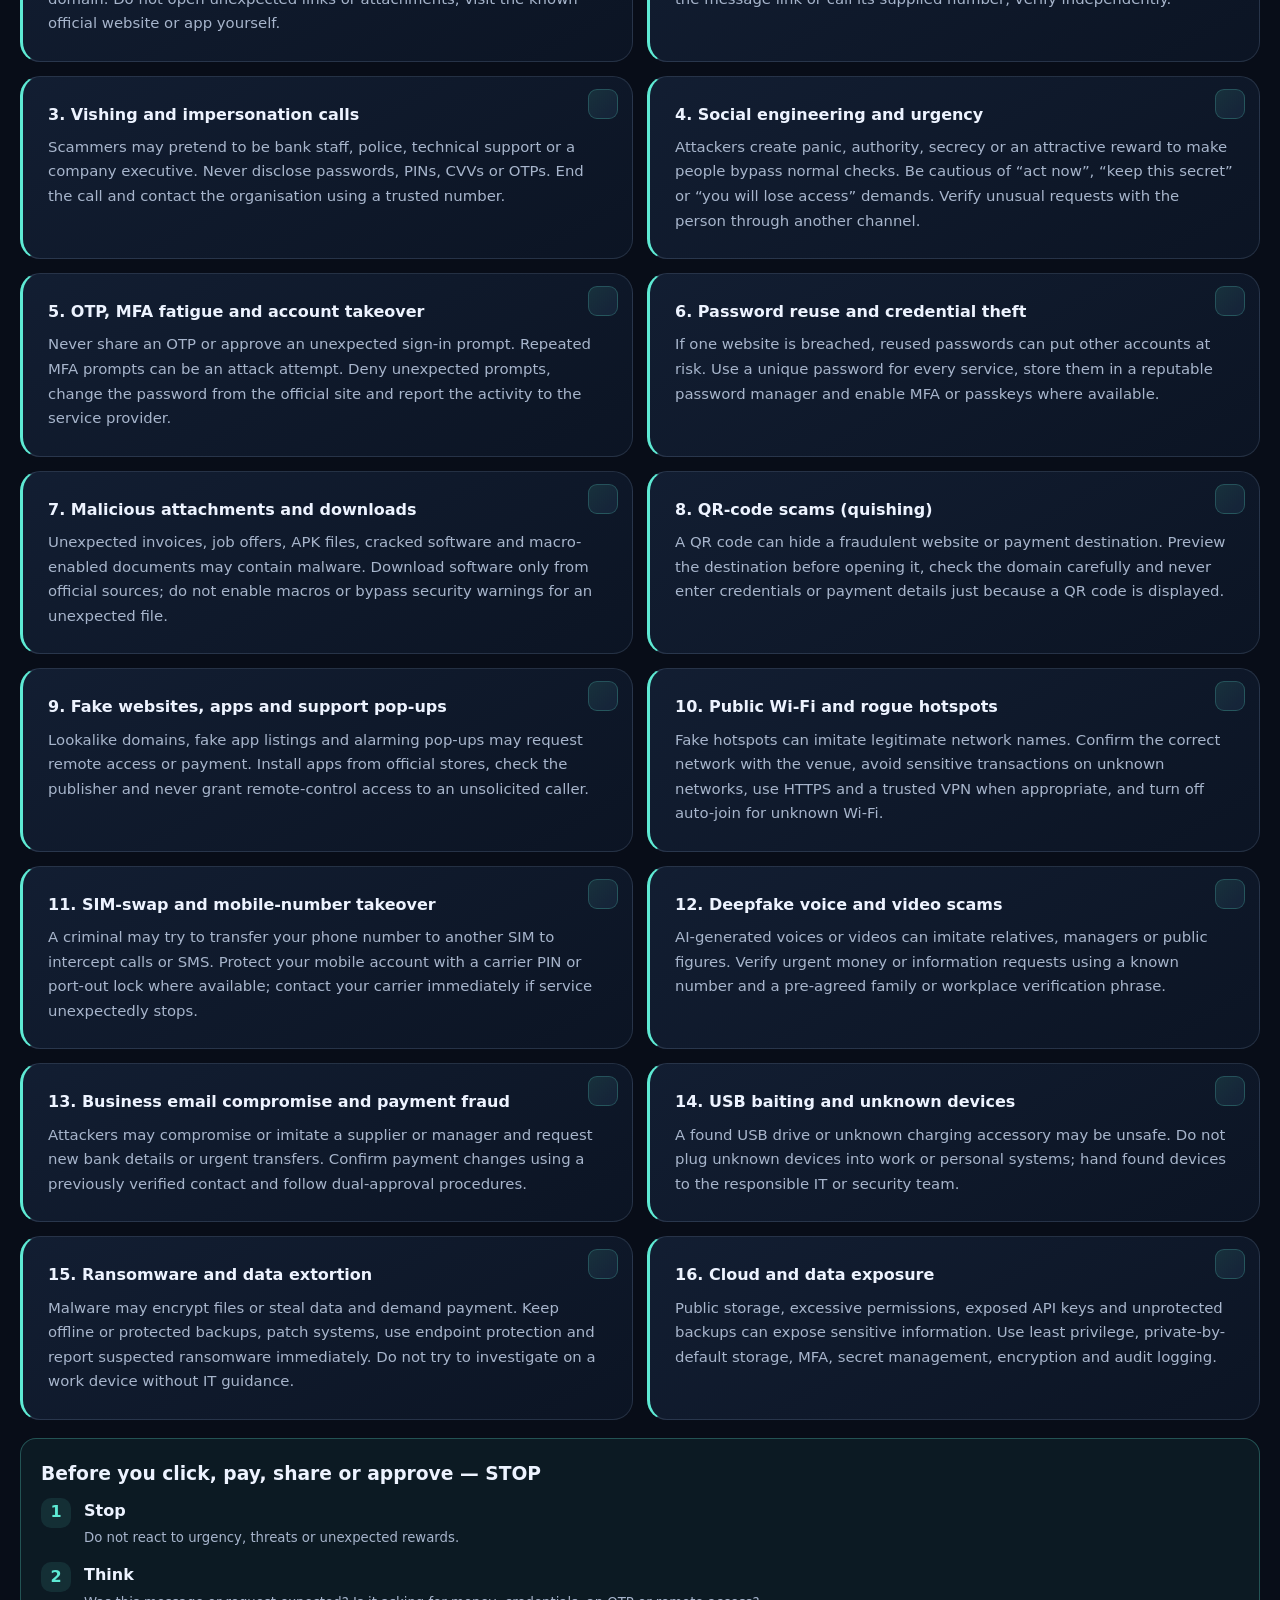
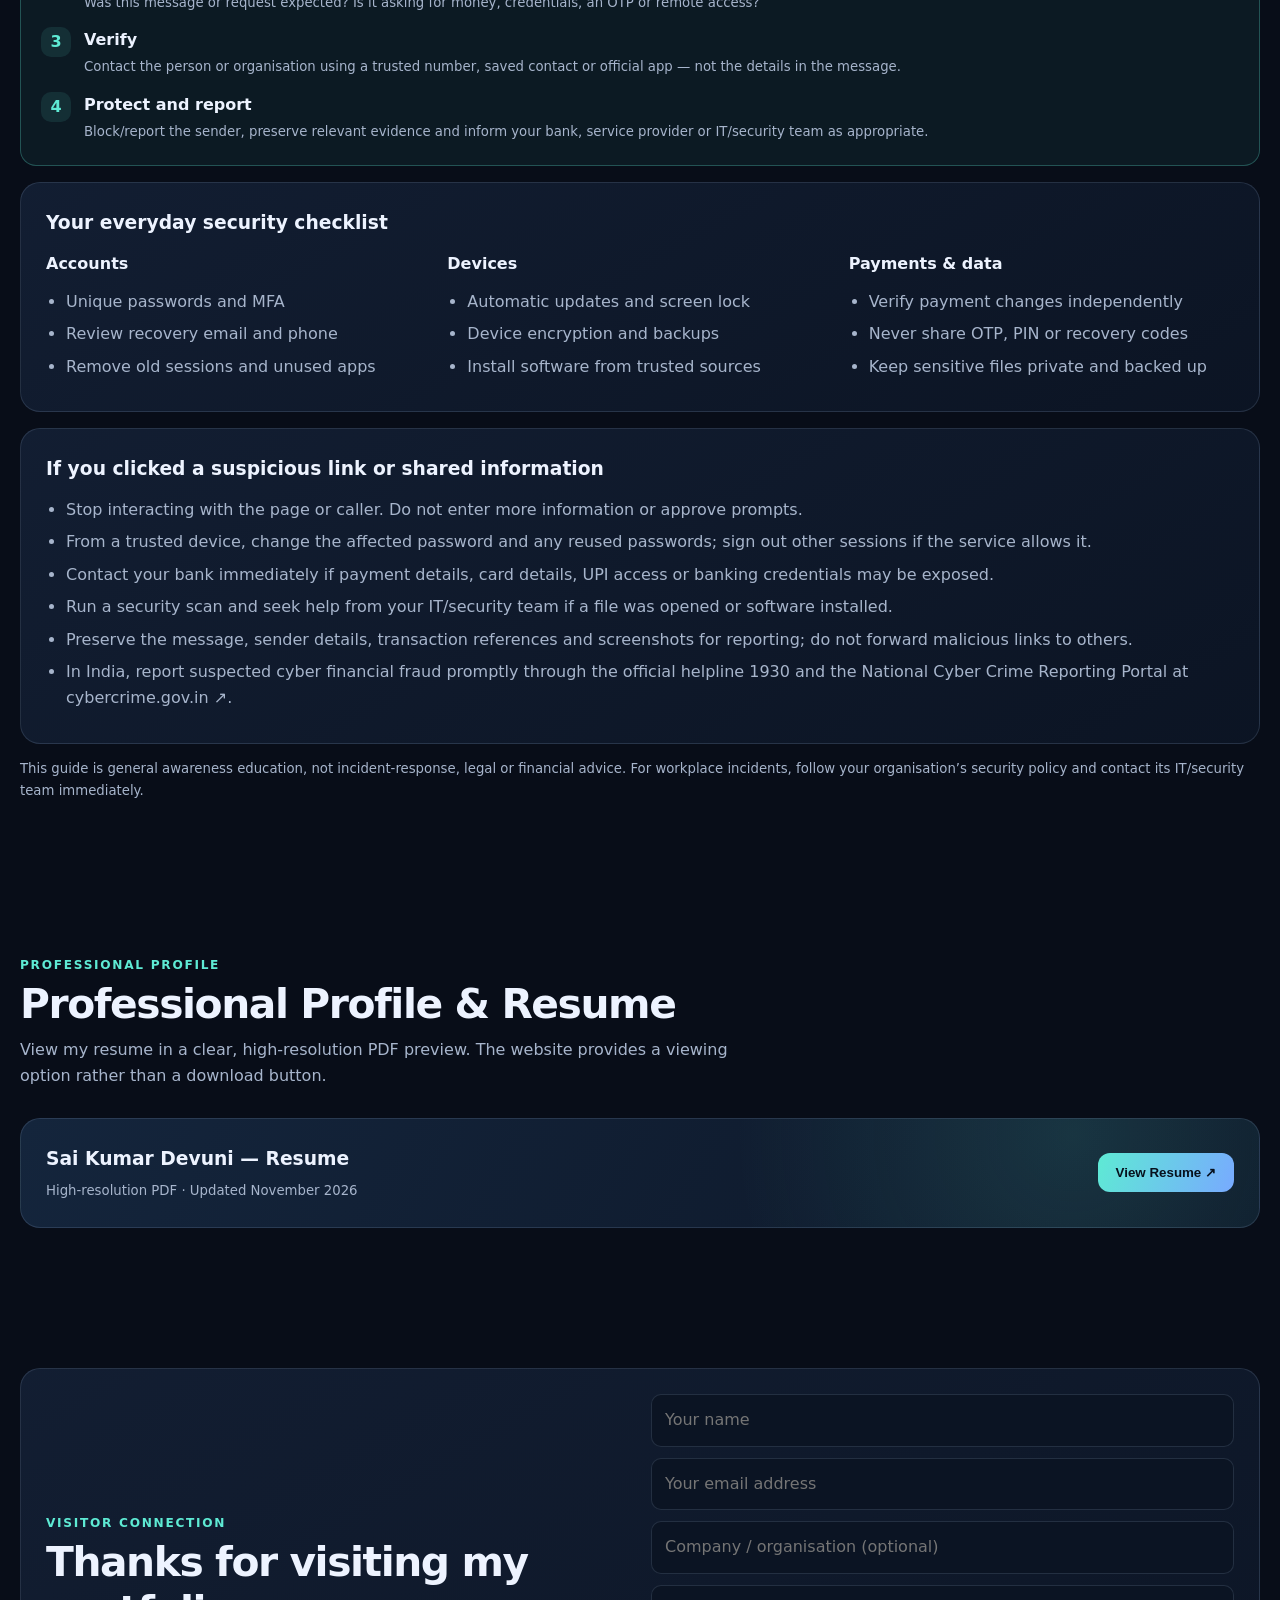
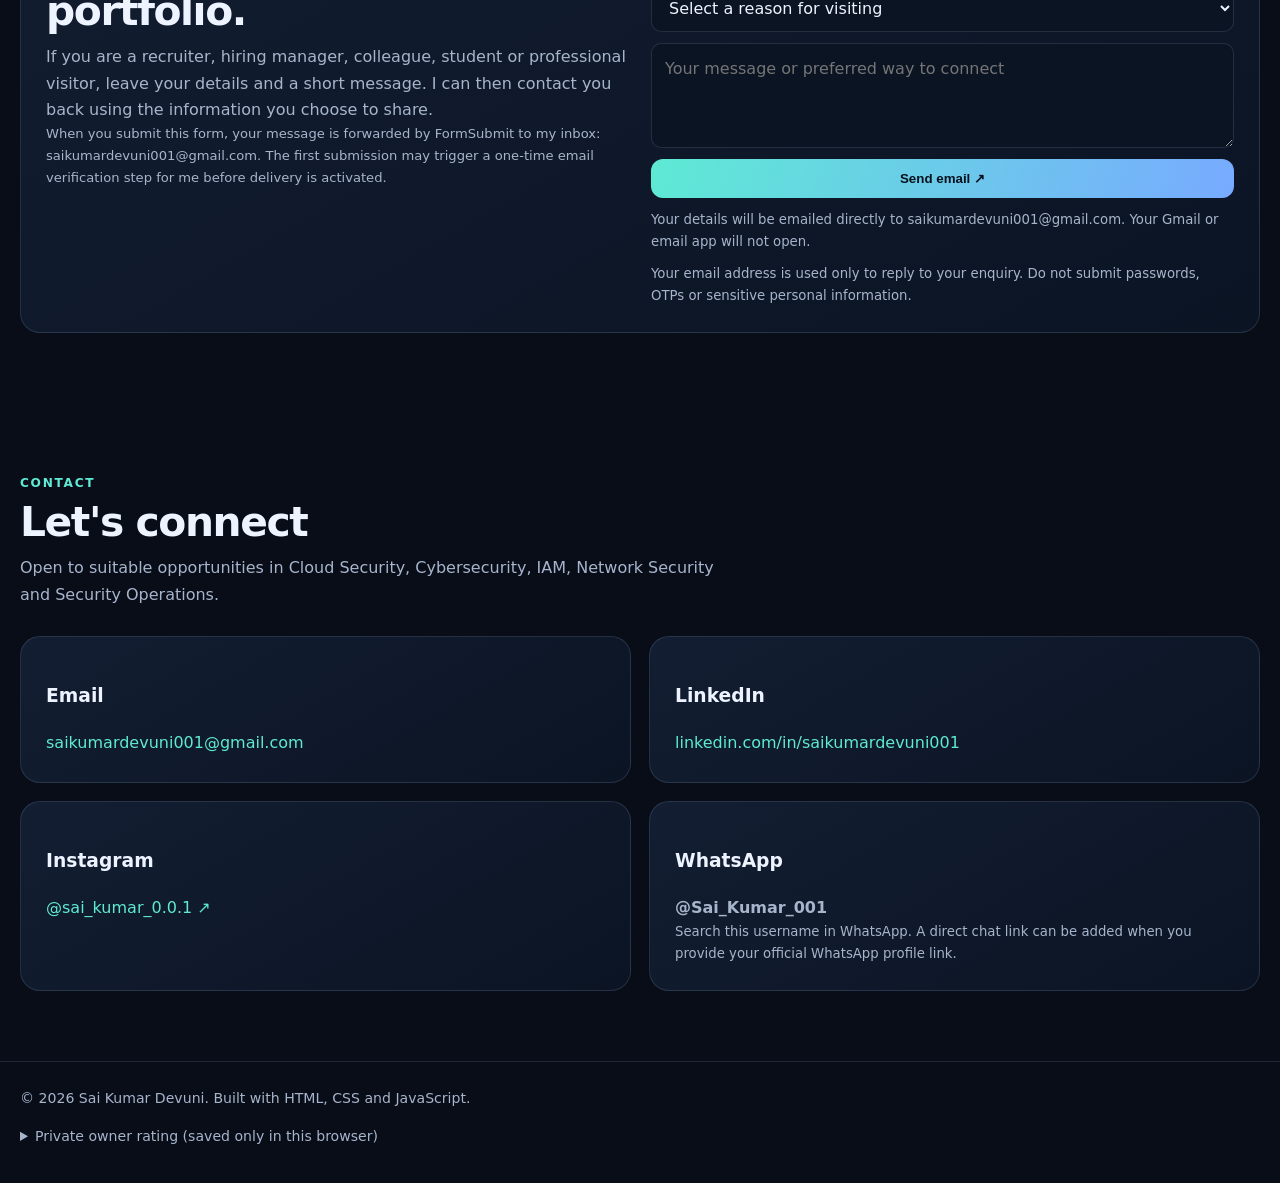
==== commit b6b97a5d: "Add files via upload" ====
--- a/index.html
+++ b/index.html
@@ -313,13 +313,28 @@
           <article class="card role">
             <div class="date">June 2026 – Present</div>
             <div><h3>L1 System & Network Engineer</h3><div class="org">Cycops Business Solutions · Client-site IT operations</div>
-              <ul><li>Maintain client-site network infrastructure and support day-to-day network operations.</li><li>Administer Sophos Firewall and assist with network security and connectivity troubleshooting.</li><li>Provide Level 1 support for hardware, software, printers, user access and system issues.</li><li>Maintain IT asset records, resolve service tickets and support site administration.</li></ul>
+              <ul>
+                <li>Maintain day-to-day IT infrastructure and network operations at the client site, supporting business-critical connectivity.</li>
+                <li>Work with Sophos Firewall for routine administration and assist with firewall, network and connectivity troubleshooting.</li>
+                <li>Troubleshoot LAN connectivity and common IP, DNS and DHCP-related issues, escalating problems beyond Level 1 scope.</li>
+                <li>Provide Level 1 hardware and software support for desktops, laptops, printers, user access and system issues.</li>
+                <li>Receive, track, resolve and document user support tickets, coordinating escalations with the appropriate teams.</li>
+                <li>Support users across client departments including QA, QC, HR, Warehouse, Production, EHS and ESD.</li>
+                <li>Maintain IT asset records and assist with NAS-related backup reporting and routine client-site IT administration.</li>
+              </ul>
             </div>
           </article>
           <article class="card role">
             <div class="date">Feb 2025 – Aug 2025</div>
-            <div><h3>Cybersecurity Specialist</h3><div class="org">Spinnaker Analytics</div>
-              <ul><li>Conducted vulnerability assessments and network reconnaissance using Nmap and Nessus.</li><li>Implemented Identity and Access Management (IAM) and Multi-Factor Authentication (MFA).</li><li>Performed web application security testing using Burp Suite and Metasploit.</li><li>Prepared technical security reports, risk assessments and remediation recommendations.</li><li>Applied NIST Cybersecurity Framework and OWASP Top 10 principles to improve security posture.</li></ul>
+            <div><h3>Cybersecurity Specialist</h3><div class="org">Spinnaker Analytics <span>(Contract-Based · Completed)</span></div>
+              <ul>
+                <li>Performed network reconnaissance and vulnerability assessments across 50+ hosts using Nmap and Nessus.</li>
+                <li>Identified, reviewed and documented 40+ security vulnerabilities, prioritising findings by risk and recommending remediation steps.</li>
+                <li>Worked on Identity and Access Management (IAM) and Multi-Factor Authentication (MFA) controls to strengthen account security.</li>
+                <li>Conducted web application security testing using Burp Suite and Metasploit to identify potential security weaknesses.</li>
+                <li>Prepared technical assessment reports covering findings, risk impact, remediation recommendations and security observations.</li>
+                <li>Used NIST Cybersecurity Framework guidance and OWASP Top 10 concepts to structure security reviews and recommendations.</li>
+              </ul>
             </div>
           </article>
         </div>
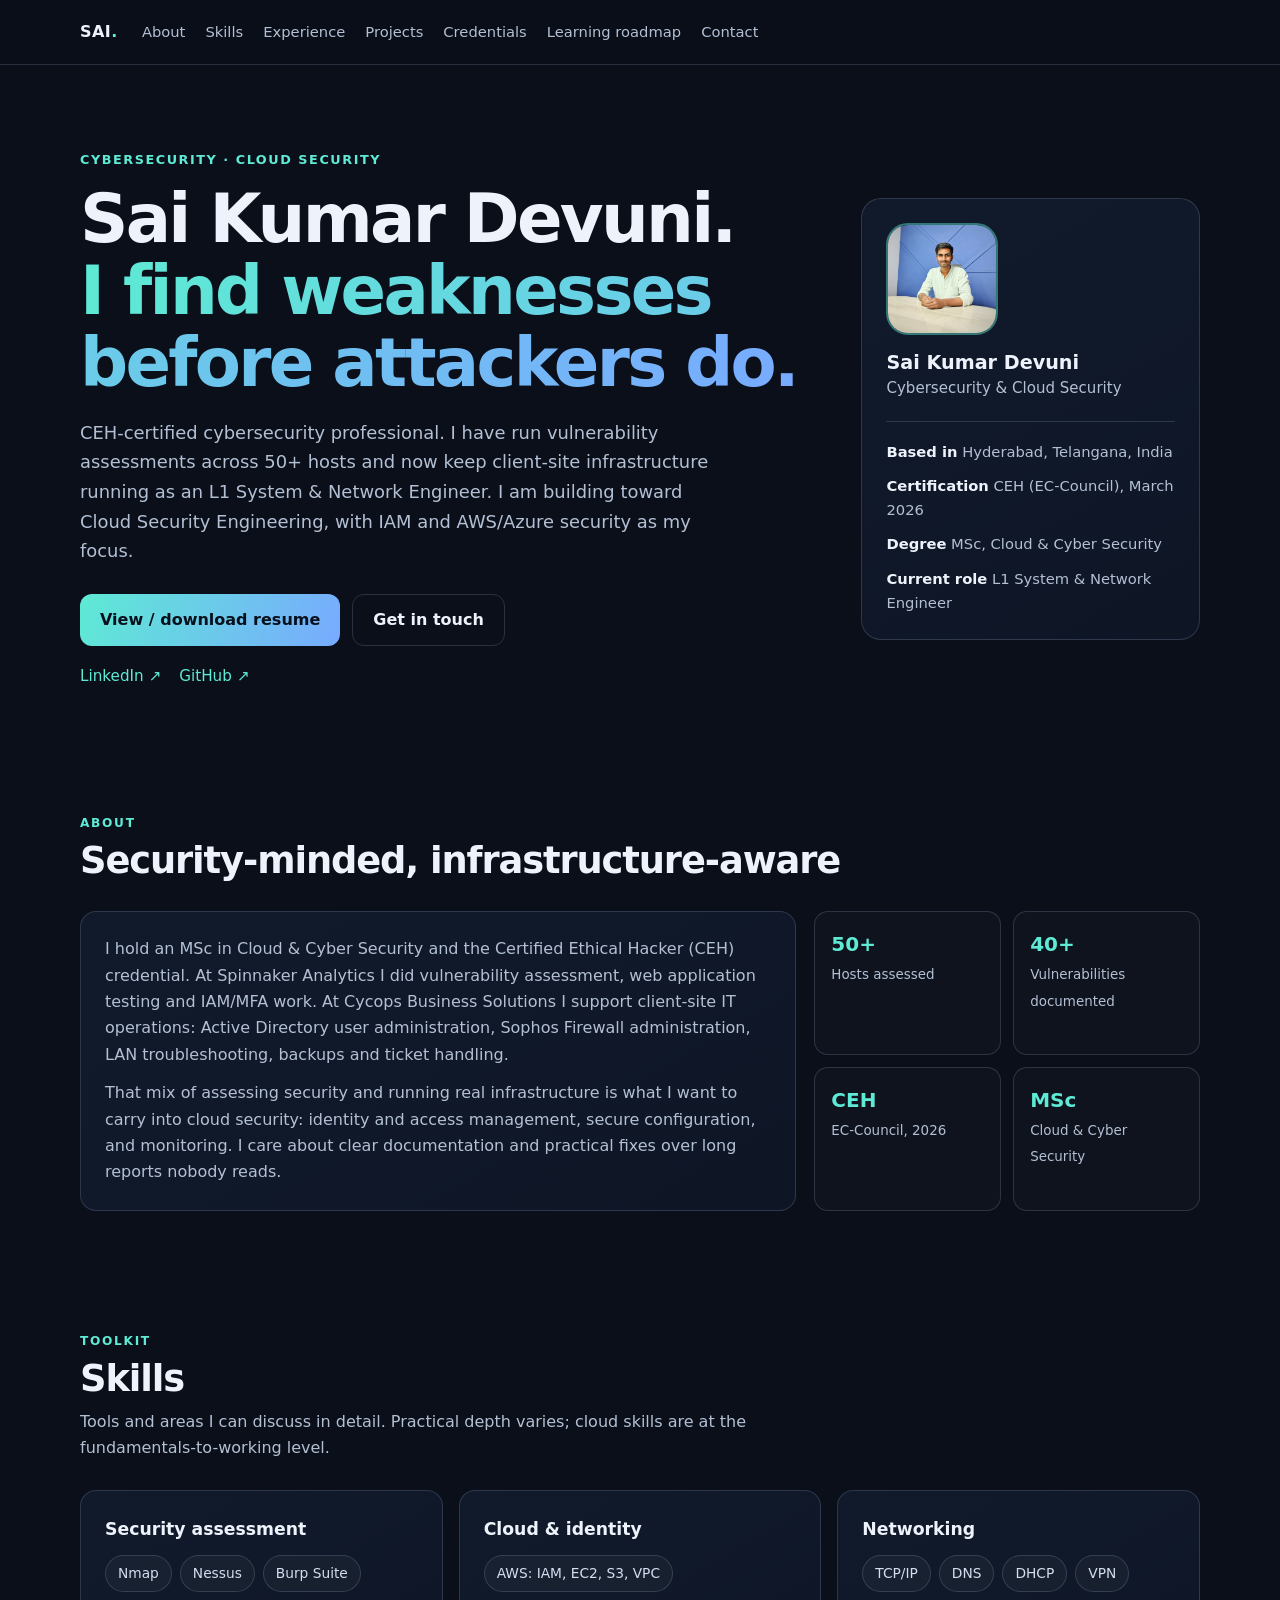
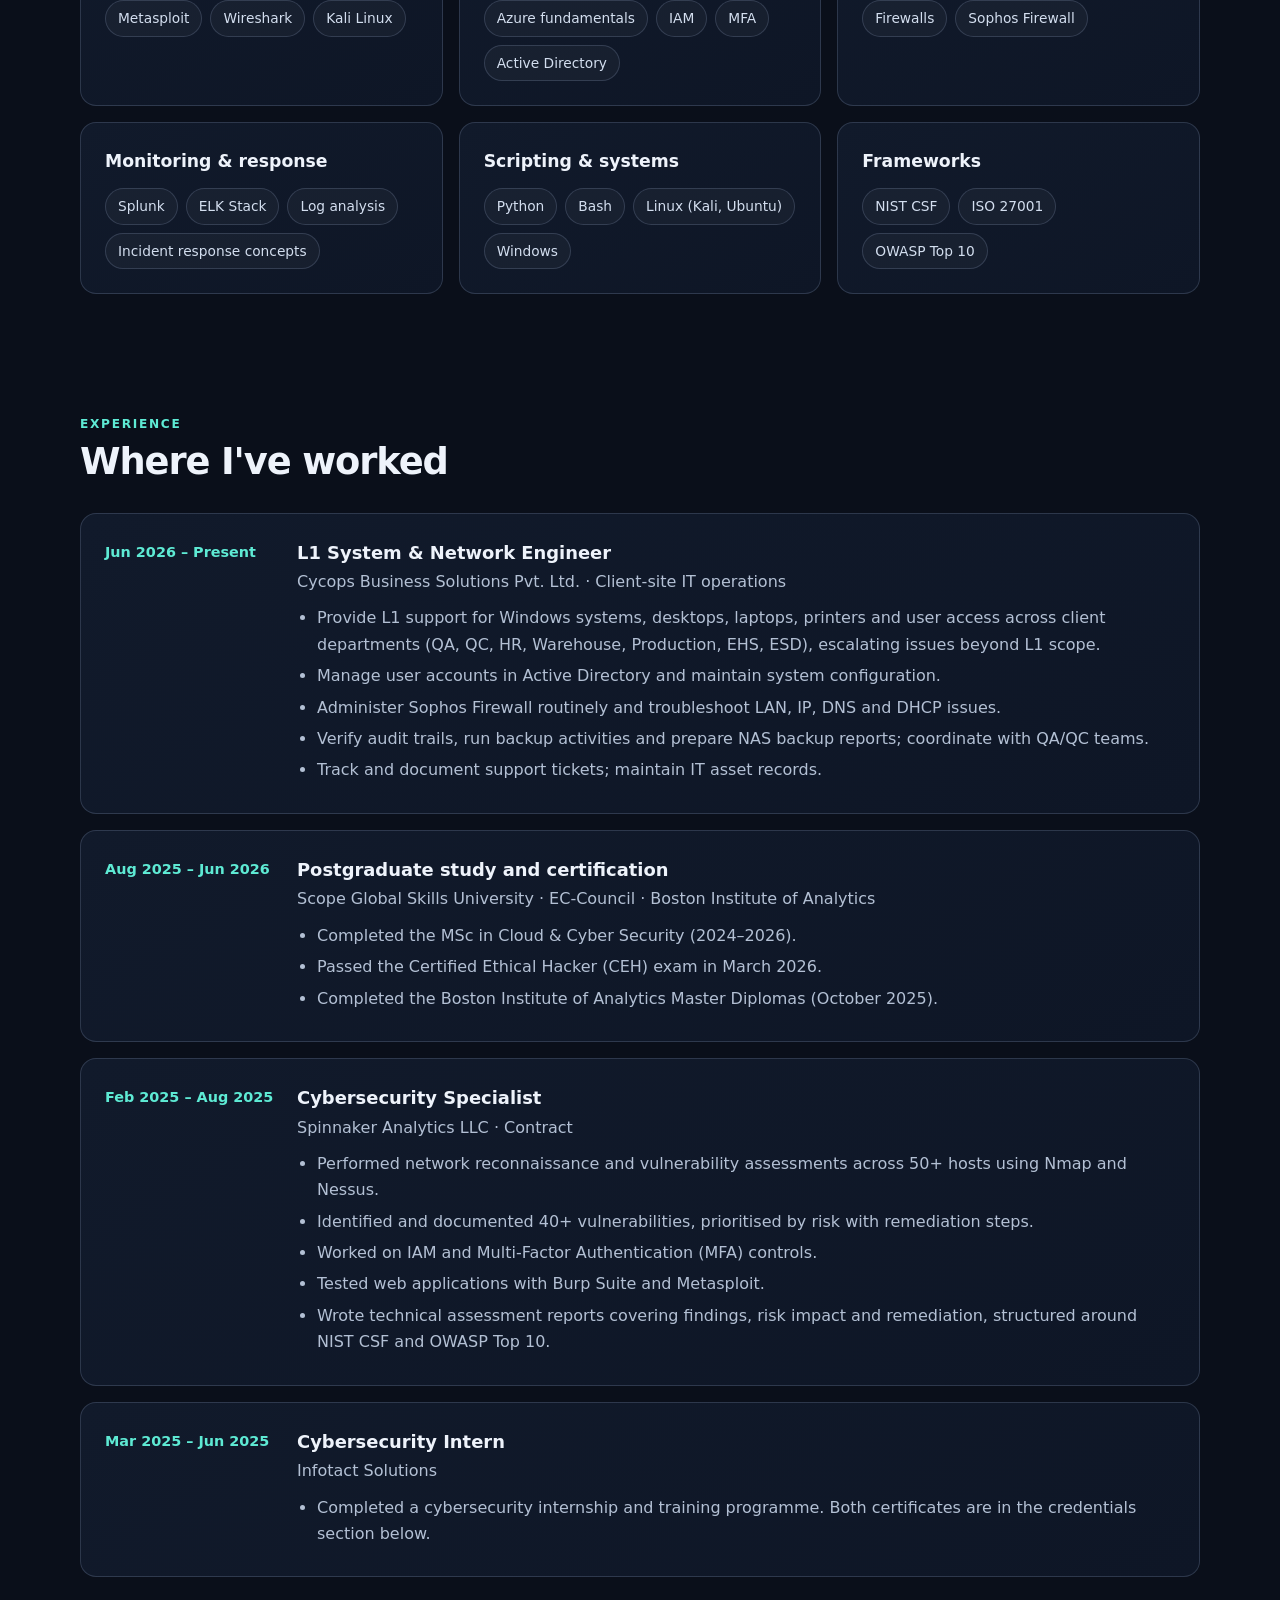
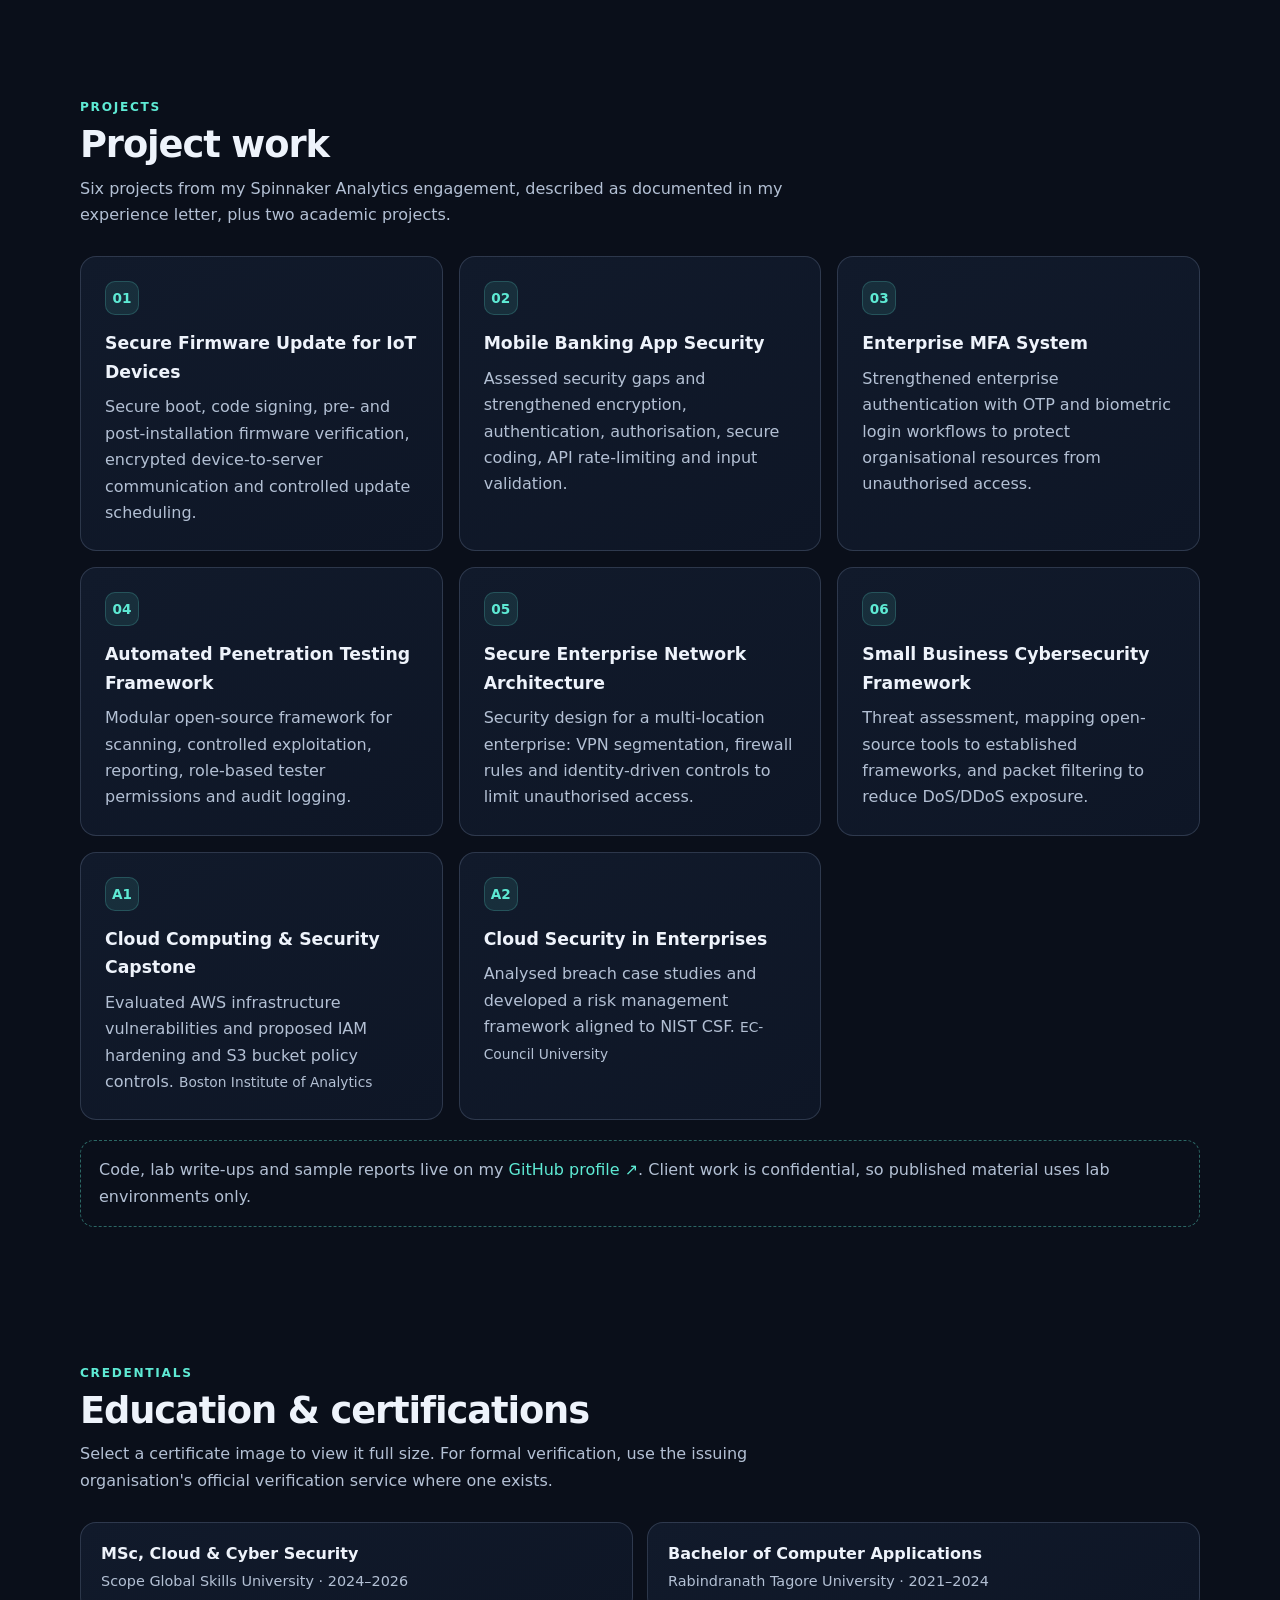
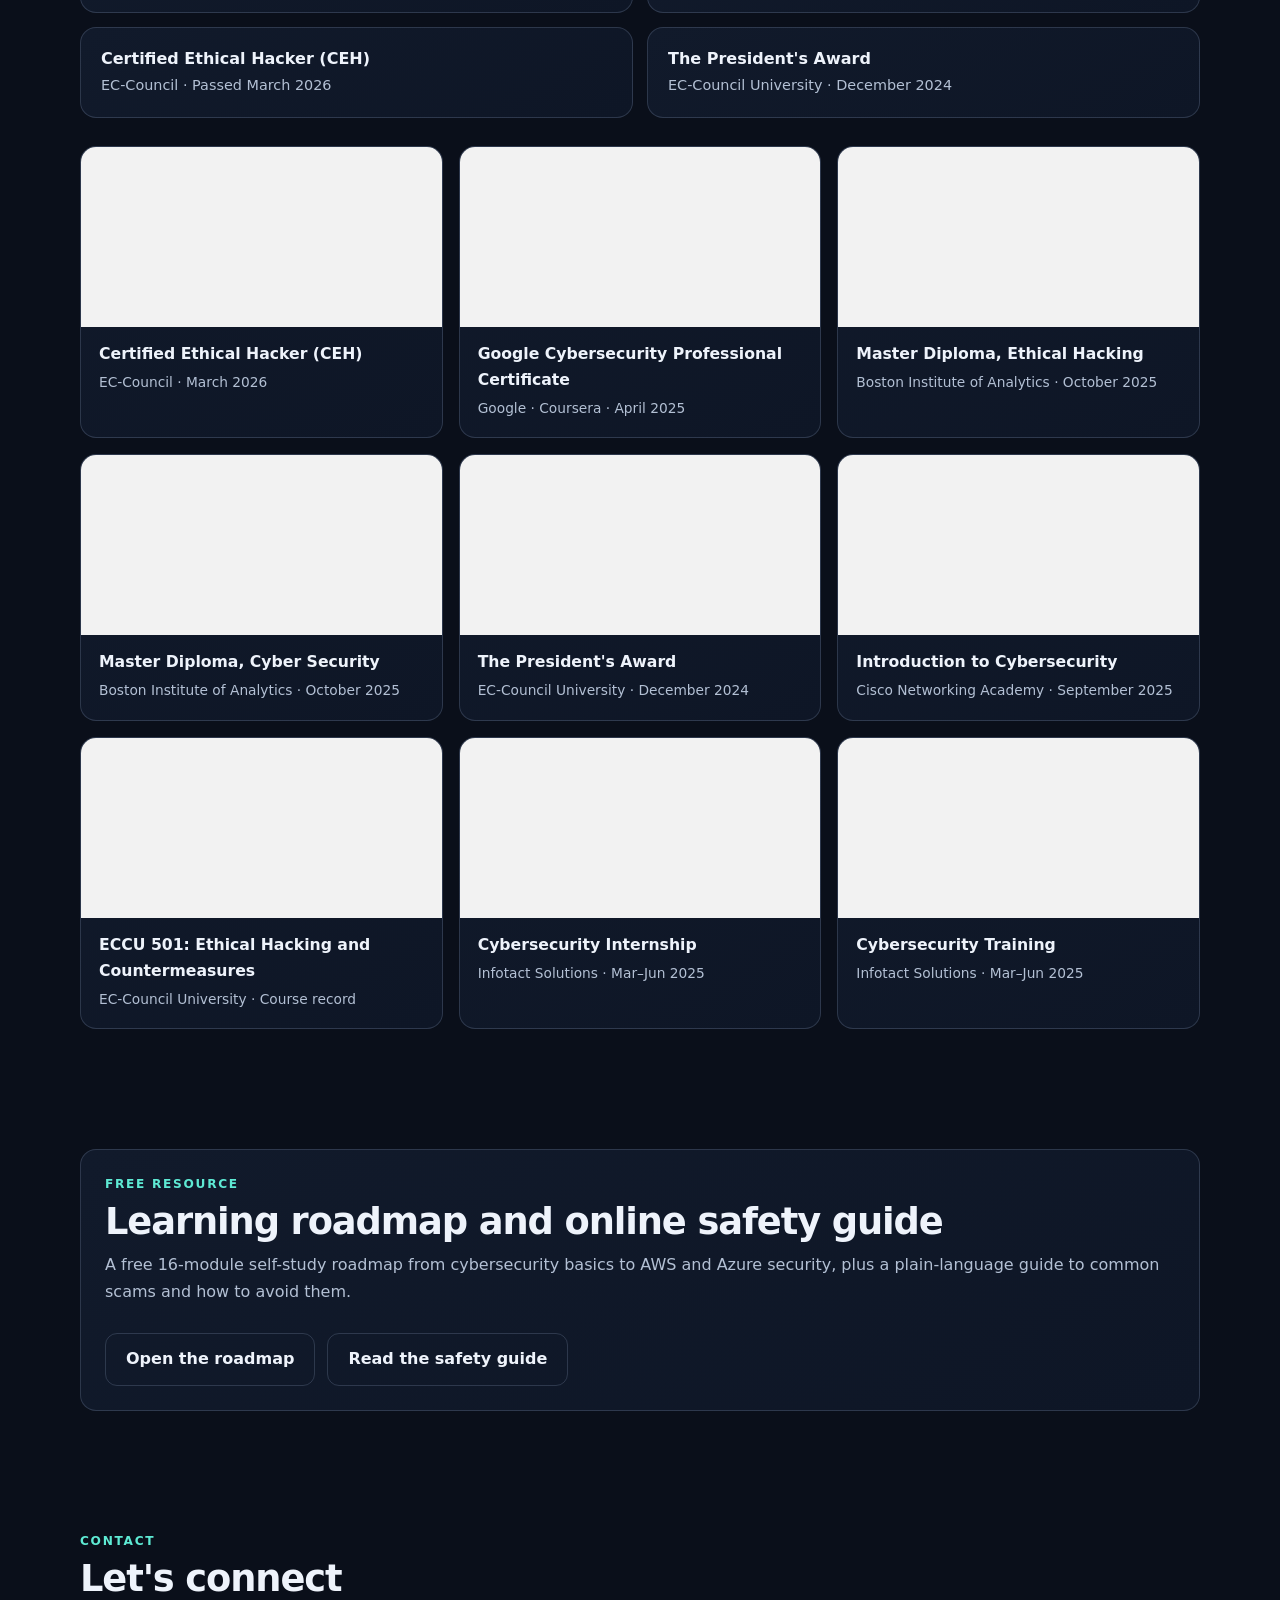
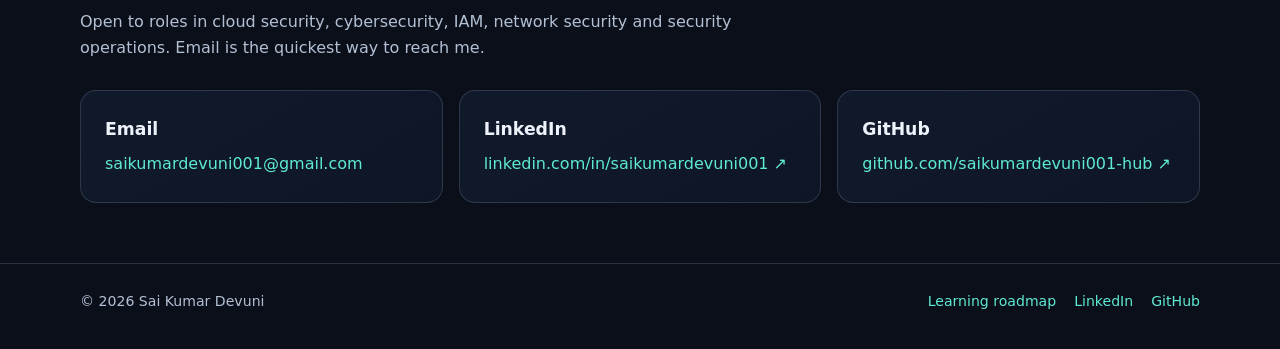
==== commit 65b16068: "Add files via upload" ====
--- a/index.html
+++ b/index.html
@@ -3,287 +3,95 @@
 <head>
   <meta charset="UTF-8">
   <meta name="viewport" content="width=device-width, initial-scale=1.0">
-  <meta name="description" content="Sai Kumar Devuni — Cloud Security and Cybersecurity professional portfolio.">
-  <meta name="theme-color" content="#080d18">
-  <title>Sai Kumar Devuni | Cloud Security & Cybersecurity</title>
-  <style>
-    :root {
-      --bg: #080d18; --panel: #101a2b; --panel2: #0d1524;
-      --text: #edf3ff; --muted: #a7b5cc; --line: rgba(164,185,220,.16);
-      --cyan: #5eead4; --blue: #78aaff; --purple: #b7a1ff;
-      --max: 1280px; --radius: 20px;
-    }
-    * { box-sizing: border-box; }
-    html { scroll-behavior: smooth; }
-    body {
-      margin: 0; background: var(--bg); color: var(--text);
-      font: 16px/1.65 Inter, ui-sans-serif, system-ui, -apple-system, BlinkMacSystemFont, "Segoe UI", sans-serif;
-      isolation: isolate;
-    }
-    body::before { content:""; position:fixed; inset:0; z-index:-1; pointer-events:none;
-      background: radial-gradient(ellipse at 12% 0%, rgba(56,189,248,.16), transparent 34rem), radial-gradient(ellipse at 92% 18%, rgba(139,92,246,.14), transparent 32rem);
-      opacity:1; transition:background 1s ease, opacity 1s ease; }
-    body[data-scene="about"]::before { background:radial-gradient(ellipse at 15% 10%,rgba(20,184,166,.18),transparent 38rem),radial-gradient(ellipse at 85% 70%,rgba(59,130,246,.13),transparent 34rem); }
-    body[data-scene="skills"]::before { background:radial-gradient(ellipse at 85% 8%,rgba(99,102,241,.2),transparent 38rem),radial-gradient(ellipse at 10% 75%,rgba(14,165,233,.13),transparent 34rem); }
-    body[data-scene="experience"]::before { background:radial-gradient(ellipse at 12% 35%,rgba(168,85,247,.18),transparent 38rem),radial-gradient(ellipse at 90% 85%,rgba(20,184,166,.12),transparent 34rem); }
-    body[data-scene="education"]::before { background:radial-gradient(ellipse at 80% 15%,rgba(37,99,235,.2),transparent 38rem),radial-gradient(ellipse at 15% 85%,rgba(124,58,237,.14),transparent 34rem); }
-    body[data-scene="certificates"]::before, body[data-scene="projects"]::before { background:radial-gradient(ellipse at 15% 10%,rgba(6,182,212,.17),transparent 38rem),radial-gradient(ellipse at 88% 78%,rgba(139,92,246,.16),transparent 34rem); }
-    body[data-scene="learn"]::before { background:radial-gradient(ellipse at 80% 12%,rgba(14,165,233,.2),transparent 40rem),radial-gradient(ellipse at 12% 78%,rgba(16,185,129,.14),transparent 34rem); }
-    body[data-scene="stay-safe"]::before { background:radial-gradient(ellipse at 12% 15%,rgba(239,68,68,.12),transparent 38rem),radial-gradient(ellipse at 88% 80%,rgba(59,130,246,.15),transparent 34rem); }
-    body[data-scene="resume"]::before, body[data-scene="contact"]::before { background:radial-gradient(ellipse at 85% 10%,rgba(168,85,247,.18),transparent 38rem),radial-gradient(ellipse at 12% 82%,rgba(20,184,166,.14),transparent 34rem); }
-    a { color: inherit; text-decoration: none; }
-    a:hover { color: var(--cyan); }
-    .wrap { width: min(var(--max), calc(100% - 40px)); margin: auto; }
-    .nav { position: sticky; top: 0; z-index: 10; backdrop-filter: blur(18px); background: rgba(8,13,24,.82); border-bottom: 1px solid var(--line); }
-    .nav-inner { min-height: 72px; display: flex; align-items: center; justify-content: space-between; gap: 20px; }
-    .brand { font-weight: 800; letter-spacing: .02em; }
-    .brand span { color: var(--cyan); }
-    .links { display: flex; gap: 22px; align-items: center; color: var(--muted); font-size: .92rem; }
-    .menu { display: none; background: transparent; border: 1px solid var(--line); color: var(--text); border-radius: 10px; padding: 8px 12px; }
-    .hero { padding: 100px 0 82px; display: grid; grid-template-columns: 1.45fr .75fr; gap: 48px; align-items: center; }
-    .eyebrow { display: inline-flex; align-items: center; gap: 9px; color: var(--cyan); font-weight: 700; font-size: .82rem; letter-spacing: .12em; text-transform: uppercase; }
-    .dot { width: 8px; height: 8px; border-radius: 50%; background: var(--cyan); box-shadow: 0 0 16px var(--cyan); }
-    h1 { font-size: clamp(2.7rem, 6vw, 5rem); line-height: 1.04; letter-spacing: -.055em; margin: 18px 0; }
-    .gradient { background: linear-gradient(100deg, var(--cyan), var(--blue) 58%, var(--purple)); color: transparent; background-clip: text; -webkit-background-clip: text; }
-    .lead { color: var(--muted); font-size: 1.12rem; max-width: 690px; }
-    .actions { display: flex; flex-wrap: wrap; gap: 13px; margin-top: 30px; }
-    .btn { display: inline-flex; justify-content: center; align-items: center; gap: 9px; padding: 12px 18px; border-radius: 12px; border: 1px solid var(--line); font-weight: 700; transition: .2s; }
-    .btn.primary { background: linear-gradient(110deg, #5eead4, #78aaff); color: #07111d; border: 0; }
-    .btn:hover { transform: translateY(-2px); }
-    /* Subtle motion: keep the portfolio polished without distracting visitors. */
-    @keyframes fadeUp { from { opacity: 0; transform: translateY(18px); } to { opacity: 1; transform: translateY(0); } }
-    @keyframes softFloat { 0%,100% { transform: translateY(0); } 50% { transform: translateY(-7px); } }
-    @keyframes glowPulse { 0%,100% { box-shadow: 0 0 0 rgba(94,234,212,0); } 50% { box-shadow: 0 0 28px rgba(94,234,212,.13); } }
-    @keyframes gradientShift { 0%,100% { background-position: 0% 50%; } 50% { background-position: 100% 50%; } }
-    @keyframes orbit { from { transform: rotate(0deg) translateX(5px) rotate(0deg); } to { transform: rotate(360deg) translateX(5px) rotate(-360deg); } }
-    .hero-copy { animation: fadeUp .75s ease both; }
-    .profile-card { animation: fadeUp .9s .12s ease both, glowPulse 6s 1.2s ease-in-out infinite; }
-    .avatar-link { animation: softFloat 5s ease-in-out infinite; }
-    .gradient { background-size: 200% 200%; animation: gradientShift 8s ease infinite; }
-    .dot { animation: glowPulse 2.2s ease-in-out infinite; }
-    .card, .profile-card, .btn, .tag, .certificate-card { transition: transform .25s ease, border-color .25s ease, box-shadow .25s ease; }
-    .card:hover, .certificate-card:hover { transform: translateY(-5px); border-color: rgba(94,234,212,.48); box-shadow: 0 18px 42px rgba(0,0,0,.25); }
-    .item { animation: fadeUp .65s ease both; }
-    .reveal { opacity: 0; transform: translateY(10px); transition: opacity .22s ease-out, transform .22s ease-out; }
-    .reveal.visible { opacity: 1; transform: translateY(0); }
-    .module-track > article { opacity:.84; transform:translateY(5px) scale(.995); transition:opacity .22s ease-out, transform .22s ease-out, border-color .22s ease-out, box-shadow .22s ease-out; }
-    .module-track > article.active-slide { opacity:1; transform:translateY(-5px) scale(1); border-color:rgba(94,234,212,.48); box-shadow:0 20px 48px rgba(0,0,0,.28),0 0 24px rgba(94,234,212,.07); animation:slideArrive .28s ease-out both; }
-    @keyframes slideArrive { from { opacity:.72; transform:translateY(9px) scale(.992); } to { opacity:1; transform:translateY(-5px) scale(1); } }
-    .module-carousel { position: relative; max-width: 1120px; margin: 0 auto; padding:0 58px; }
-    .module-track { display:flex; gap:0; overflow-x:auto; scroll-snap-type:x mandatory; scroll-behavior:smooth; padding:5px 3px 18px; scrollbar-width:none; }
-    .module-track::-webkit-scrollbar { display:none; }
-    .module-track > article { flex:0 0 100%; width:100%; scroll-snap-align:start; min-width:0; padding:clamp(22px,4vw,36px); }
-    .module-track > article h3 { font-size:clamp(1.25rem,2.4vw,1.7rem); margin:10px 0 18px; }
-    .module-track .lesson-list { line-height:1.8; }
-    .module-counter-row { display:flex; justify-content:center; align-items:center; min-height:36px; margin:0 0 8px; }
-    .module-controls-outside { display:flex; justify-content:space-between; align-items:center; gap:14px; max-width:900px; margin:14px auto 0; padding:0 4px; }
-    .module-control-buttons { display:flex; gap:12px; }
-    .module-control-buttons button { position:static; transform:none; min-width:112px; min-height:44px; display:flex; align-items:center; justify-content:center; gap:7px; border:1px solid rgba(94,234,212,.3); color:var(--text); background:rgba(16,26,43,.94); border-radius:12px; padding:0 16px; cursor:pointer; font-size:.86rem; font-weight:700; white-space:nowrap; box-shadow:0 8px 24px rgba(0,0,0,.2); transition:background .2s,border-color .2s,transform .2s; }
-    .module-control-buttons button:hover:not(:disabled) { border-color:var(--cyan); color:var(--cyan); background:#14263a; transform:translateY(-2px); }
-    .module-control-buttons button:disabled { opacity:.32; cursor:not-allowed; }
-    .module-hint { color:var(--muted); font-size:.9rem; }
-    .module-progress { height:5px; background:var(--line); border-radius:20px; overflow:hidden; margin:0 3px 18px; }
-    .module-progress span { display:block; height:100%; width:6.25%; background:linear-gradient(90deg,var(--cyan),#8b5cf6); border-radius:20px; transition:width .35s ease; }
-    .module-picker { display:flex; gap:7px; overflow-x:auto; padding:4px 2px 14px; scrollbar-width:thin; }
-    .module-picker button { flex:0 0 auto; border:1px solid var(--line); background:var(--panel); color:var(--muted); border-radius:9px; padding:7px 10px; cursor:pointer; font-size:.82rem; }
-    .module-picker button[aria-current="step"] { color:var(--cyan); border-color:var(--cyan); background:rgba(94,234,212,.09); }
-    .module-deep-dive { display:grid; grid-template-columns:repeat(2,minmax(0,1fr)); gap:14px; margin-top:22px; }
-    .module-detail { padding:16px; border:1px solid var(--line); border-radius:14px; background:rgba(255,255,255,.025); }
-    .module-detail h4 { margin:0 0 8px; color:var(--cyan); font-size:.96rem; }
-    .module-detail p { margin:0; color:var(--muted); line-height:1.7; font-size:.94rem; }
-    .contact-social { display:flex; flex-wrap:wrap; gap:12px; margin-top:18px; }
-    .social-link { display:inline-flex; align-items:center; gap:9px; border:1px solid var(--line); background:rgba(255,255,255,.035); padding:11px 15px; border-radius:12px; font-weight:700; }
-    .social-link:hover { transform:translateY(-3px); border-color:rgba(94,234,212,.45); }
-    @media (prefers-reduced-motion: reduce) {
-      *, *::before, *::after { scroll-behavior:auto !important; animation-duration:.01ms !important; animation-iteration-count:1 !important; transition-duration:.01ms !important; }
-    }
-    .profile-card, .card { background: linear-gradient(150deg, rgba(19,31,51,.96), rgba(12,21,36,.96)); border: 1px solid var(--line); border-radius: var(--radius); }
-    .profile-card { padding: 26px; box-shadow: 0 24px 70px rgba(0,0,0,.25); }
-    .avatar { width: 112px; height: 112px; border-radius: 24px; display: block; object-fit: cover; object-position: center 35%; border: 2px solid rgba(94,234,212,.45); box-shadow: 0 12px 32px rgba(0,0,0,.28); }
-    .avatar-link { display: inline-block; border-radius: 24px; line-height: 0; }
-    .avatar-link:focus-visible { outline: 3px solid var(--accent); outline-offset: 5px; }
-    .profile-card h3 { margin: 17px 0 2px; font-size: 1.25rem; }
-    .profile-card p { margin: 0; color: var(--muted); font-size: .94rem; }
-    .profile-meta { display: grid; gap: 13px; margin-top: 23px; padding-top: 20px; border-top: 1px solid var(--line); color: var(--muted); font-size: .9rem; }
-    .meta-row { display: flex; gap: 10px; align-items: center; }
-    .meta-row b { color: var(--text); font-weight: 600; }
-    section { padding: 70px 0; }
-    .section-head { margin-bottom: 28px; }
-    .kicker { color: var(--cyan); text-transform: uppercase; letter-spacing: .14em; font-size: .76rem; font-weight: 800; }
-    h2 { margin: 5px 0 8px; font-size: clamp(1.8rem, 4vw, 2.55rem); letter-spacing: -.035em; line-height: 1.2; }
-    .sub { color: var(--muted); max-width: 720px; margin: 0; }
-    .about-grid { display: grid; grid-template-columns: 1.2fr .8fr; gap: 20px; }
-    .card { padding: 25px; }
-    .card p { color: var(--muted); margin: 0; }
-    .stats { display: grid; grid-template-columns: repeat(2, 1fr); gap: 12px; }
-    .stat { padding: 18px; border: 1px solid var(--line); background: rgba(255,255,255,.025); border-radius: 15px; }
-    .stat strong { display: block; font-size: 1.3rem; color: var(--cyan); }
-    .stat span { color: var(--muted); font-size: .82rem; }
-    .grid-3 { display: grid; grid-template-columns: repeat(3, 1fr); gap: 16px; }
-    .item h3 { margin: 0 0 8px; font-size: 1.08rem; }
-    .item p { color: var(--muted); margin: 0; font-size: .94rem; }
-    .icon { width: 38px; height: 38px; border-radius: 12px; display: grid; place-items: center; color: var(--cyan); background: rgba(94,234,212,.1); border: 1px solid rgba(94,234,212,.18); margin-bottom: 17px; font-weight: 800; }
-    .tags { display: flex; flex-wrap: wrap; gap: 9px; }
-    .tag { border: 1px solid var(--line); background: rgba(255,255,255,.035); color: #c8d5e9; padding: 7px 11px; border-radius: 999px; font-size: .86rem; }
-    .timeline { display: grid; gap: 15px; }
-    .role { display: grid; grid-template-columns: 180px 1fr; gap: 22px; }
-    .date { color: var(--cyan); font-size: .88rem; font-weight: 700; padding-top: 3px; }
-    .role h3 { margin: 0; font-size: 1.1rem; }
-    .role .org { color: var(--muted); margin: 2px 0 10px; }
-    .role ul { color: var(--muted); margin: 0; padding-left: 19px; }
-    .certs { display: grid; grid-template-columns: repeat(2, 1fr); gap: 14px; }
-    .cert { display: flex; gap: 14px; align-items: flex-start; }
-    .cert-mark { flex: 0 0 42px; height: 42px; display: grid; place-items: center; border-radius: 13px; background: rgba(120,170,255,.12); color: var(--blue); font-weight: 900; }
-    .cert h3 { margin: 0; font-size: 1rem; }
-    .cert p { color: var(--muted); margin: 3px 0 0; font-size: .88rem; }
-    .project-note { border: 1px dashed rgba(94,234,212,.35); background: rgba(94,234,212,.045); border-radius: 14px; padding: 18px; color: var(--muted); }
-    .certificate-grid { display: grid; grid-template-columns: repeat(3, 1fr); gap: 16px; }
-    .certificate-card { overflow: hidden; padding: 0; }
-    .certificate-card a.preview { display: block; background: #fff; }
-    .certificate-card img { display: block; width: 100%; height: 190px; object-fit: contain; background: #f4f4f4; }
-    .certificate-info { padding: 16px 18px 18px; }
-    .certificate-info h3 { margin: 0 0 5px; font-size: 1rem; }
-    .certificate-info p { color: var(--muted); margin: 0 0 12px; font-size: .86rem; }
-    .certificate-actions { display: flex; gap: 12px; flex-wrap: wrap; font-size: .88rem; font-weight: 700; }
-    .certificate-actions a { color: var(--cyan); }
-    .doc-list { display: flex; flex-wrap: wrap; gap: 12px; margin-top: 18px; }
-    .doc-list a { color: var(--cyan); }
-    .contact { display: grid; grid-template-columns: 1fr 1fr; gap: 18px; }
-    .contact a { color: var(--cyan); overflow-wrap: anywhere; }
-    footer { border-top: 1px solid var(--line); color: var(--muted); padding: 25px 0 35px; font-size: .88rem; }
-    .small { font-size: .83rem; color: var(--muted); }
-    .learning-grid { display: grid; grid-template-columns: repeat(2, 1fr); gap: 16px; }
-    .lesson-list { margin: 12px 0 0; padding-left: 20px; color: var(--muted); }
-    .lesson-list li { margin: 6px 0; }
-    .resource-links { display: flex; flex-wrap: wrap; gap: 10px; margin-top: 15px; }
-    .resource-links a { color: var(--cyan); font-weight: 700; font-size: .9rem; }
-    .safety-grid { display: grid; grid-template-columns: repeat(2, 1fr); gap: 14px; }
-    .safety-card { border-left: 3px solid var(--cyan); }
-    .safety-card h3 { margin: 0 0 7px; font-size: 1rem; }
-    .safety-card p { color: var(--muted); margin: 0; font-size: .93rem; }
-    .callout { border: 1px solid rgba(94,234,212,.28); background: rgba(94,234,212,.06); border-radius: 16px; padding: 20px; }
-    .callout h3 { margin: 0 0 8px; }
-    .callout p { color: var(--muted); margin: 0; }
-    .steps { counter-reset: step; display: grid; gap: 12px; }
-    .step { display: flex; gap: 13px; align-items: flex-start; }
-    .step::before { counter-increment: step; content: counter(step); flex: 0 0 30px; height: 30px; border-radius: 10px; display: grid; place-items: center; color: var(--cyan); background: rgba(94,234,212,.1); font-weight: 800; }
-
-    /* Inline image viewer: certificates and portrait stay on this page. */
-    .image-viewer { position:fixed; inset:0; z-index:1000; display:none; place-items:center; padding:24px; background:rgba(2,6,14,.92); backdrop-filter:blur(12px); }
-    .image-viewer.open { display:grid; }
-    .image-viewer img { max-width:min(1100px,94vw); max-height:82vh; object-fit:contain; background:#fff; border-radius:12px; box-shadow:0 24px 90px #000; }
-    .viewer-close { position:absolute; top:18px; right:22px; border:1px solid var(--line); border-radius:50%; width:46px; height:46px; color:var(--text); background:#172238; font-size:1.5rem; cursor:pointer; }
-    .resume-viewer { position:fixed; inset:0; z-index:1100; display:none; padding:76px 3vw 3vh; background:rgba(2,6,14,.96); backdrop-filter:blur(12px); }
-    .resume-viewer.open { display:block; }
-    .resume-viewer iframe { width:100%; height:100%; border:1px solid var(--line); border-radius:12px; background:#fff; }
-    .resume-card { display:flex; align-items:center; justify-content:space-between; gap:20px; flex-wrap:wrap; background:radial-gradient(circle at 85% 15%,rgba(94,234,212,.13),transparent 32%),linear-gradient(120deg,#14253c,#0d1728); }
-    .form-success { grid-column:1/-1; padding:12px 15px; border:1px solid rgba(94,234,212,.4); border-radius:12px; color:var(--cyan); background:rgba(94,234,212,.08); font-weight:700; }
-    .learning-grid .item { position:relative; overflow:hidden; }
-    .learning-grid .item::after { content:""; position:absolute; width:130px; height:130px; right:-48px; top:-48px; border-radius:50%; background:radial-gradient(circle,rgba(94,234,212,.13),transparent 70%); pointer-events:none; }
-    .safety-card { position:relative; overflow:hidden; }
-    .safety-card::after { content:""; position:absolute; right:14px; top:12px; width:28px; height:28px; border:1px solid rgba(94,234,212,.22); border-radius:9px; background:linear-gradient(135deg,rgba(94,234,212,.12),rgba(120,170,255,.08)); }
-    .preview, .avatar-link { cursor:zoom-in; }
-    .module-visual { min-height:170px; display:flex; align-items:center; justify-content:space-between; gap:18px; padding:22px; margin:-4px 0 20px; overflow:hidden; border:1px solid rgba(94,234,212,.2); border-radius:16px; background:radial-gradient(circle at 80% 15%,rgba(94,234,212,.2),transparent 38%),linear-gradient(120deg,#14253c,#0d1728); }
-    .module-visual strong { display:block; font-size:clamp(1.1rem,2vw,1.5rem); color:var(--text); }
-    .module-visual span { display:block; color:var(--muted); max-width:460px; margin-top:7px; }
-    .module-visual svg { width:clamp(92px,15vw,150px); height:auto; flex:0 0 auto; filter:drop-shadow(0 12px 22px rgba(0,0,0,.25)); }
-    .visitor-banner { display:grid; grid-template-columns:1fr 1fr; gap:22px; align-items:center; }
-    .visitor-form { display:grid; gap:11px; }
-    .visitor-form input,.visitor-form select,.visitor-form textarea { width:100%; padding:12px 13px; color:var(--text); background:#0b1423; border:1px solid var(--line); border-radius:10px; font:inherit; }
-    .visitor-form .btn { cursor:pointer; }
-    .privacy-note { font-size:.82rem; color:var(--muted); }
-    .rating-stars { display:flex; gap:8px; margin:12px 0; }
-    .rating-stars button { border:1px solid var(--line); background:#0b1423; color:#fbbf24; font-size:1.5rem; border-radius:10px; padding:5px 10px; cursor:pointer; }
-    @media (min-width: 1100px) {
-      .grid-3 { grid-template-columns:repeat(3,minmax(0,1fr)); }
-      .hero { grid-template-columns:1.5fr .7fr; gap:64px; }
-      .module-deep-dive { grid-template-columns:repeat(3,minmax(0,1fr)); }
-    }
-    @media (max-width: 800px) {
-      .visitor-banner { grid-template-columns:1fr; }
-
-      .hero, .about-grid, .contact { grid-template-columns: 1fr; }
-      .hero { padding: 70px 0 50px; gap: 28px; }
-      .grid-3 { grid-template-columns: repeat(2, 1fr); }
-      .links { display: none; position: absolute; top: 72px; left: 0; right: 0; padding: 18px 22px; background: #0b1321; border-bottom: 1px solid var(--line); flex-direction: column; align-items: flex-start; }
-      .links.open { display: flex; }
-      .menu { display: block; }
-    }
-    @media (max-width: 540px) {
-      .wrap { width: min(100% - 28px, var(--max)); }
-      .grid-3, .certs, .certificate-grid, .learning-grid, .safety-grid { grid-template-columns: 1fr; }
-      .module-carousel { padding:0; }
-      .module-control-buttons button { min-width:0; min-height:40px; padding:0 12px; }
-      .module-controls-outside { align-items:flex-start; flex-direction:column; }
-      .module-control-buttons { width:100%; justify-content:space-between; }
-      .module-hint { font-size:.82rem; text-align:center; }
-      .module-deep-dive { grid-template-columns:1fr; }
-      .role { grid-template-columns: 1fr; gap: 4px; }
-      section { padding: 52px 0; }
-      .hero { padding-top: 58px; }
-    }
-  </style>
+  <meta http-equiv="Content-Security-Policy" content="default-src 'none'; img-src 'self' data:; style-src 'self'; script-src 'self'; base-uri 'none'; form-action 'none'; connect-src 'none'">
+  <meta name="referrer" content="strict-origin-when-cross-origin">
+  <meta name="theme-color" content="#0a0f1a">
+  <title>Sai Kumar Devuni | Cybersecurity &amp; Cloud Security</title>
+  <meta name="description" content="Sai Kumar Devuni: CEH-certified cybersecurity professional in Hyderabad, India. Vulnerability assessment, network security, IAM and cloud security fundamentals.">
+  <meta property="og:type" content="website">
+  <meta property="og:title" content="Sai Kumar Devuni | Cybersecurity &amp; Cloud Security">
+  <meta property="og:description" content="CEH-certified cybersecurity professional. Vulnerability assessment, network security, IAM and cloud security.">
+  <meta name="twitter:card" content="summary">
+  <link rel="icon" href="favicon.svg" type="image/svg+xml">
+  <link rel="stylesheet" href="style.css">
+  <script type="application/ld+json">
+  {
+    "@context": "https://schema.org",
+    "@type": "Person",
+    "name": "Sai Kumar Devuni",
+    "jobTitle": "Cybersecurity Professional",
+    "address": { "@type": "PostalAddress", "addressLocality": "Hyderabad", "addressRegion": "Telangana", "addressCountry": "IN" },
+    "sameAs": [
+      "https://www.linkedin.com/in/saikumardevuni001/",
+      "https://github.com/saikumardevuni001-hub"
+    ]
+  }
+  </script>
 </head>
 <body>
+  <a class="skip" href="#main">Skip to content</a>
+
   <header class="nav">
     <div class="wrap nav-inner">
-      <a class="brand" href="#home">SAI<span>.</span></a>
-      <button class="menu" id="menuBtn" aria-label="Toggle navigation" aria-expanded="false">Menu</button>
-      <nav class="links" id="navLinks" aria-label="Main navigation">
-        <a href="#about">About</a><a href="#skills">Skills</a><a href="#experience">Experience</a>
-        <a href="#education">Education</a><a href="#certificates">Certificates</a><a href="#projects">Projects</a><a href="#learn">Learn from me</a><a href="#stay-safe">Stay safe</a><a href="#resume">Resume</a><a href="#visitor-contact">Contact</a>
+      <a class="brand" href="#top" aria-label="Sai Kumar Devuni, top of page">SAI<span>.</span></a>
+      <nav class="links" aria-label="Main navigation">
+        <a href="#about">About</a>
+        <a href="#skills">Skills</a>
+        <a href="#experience">Experience</a>
+        <a href="#projects">Projects</a>
+        <a href="#credentials">Credentials</a>
+        <a href="learn.html">Learning roadmap</a>
+        <a href="#contact">Contact</a>
       </nav>
     </div>
   </header>
 
-  <main>
-    <div class="wrap hero" id="home">
+  <main id="main">
+    <div class="wrap hero" id="top">
       <div>
-        <div class="eyebrow"><span class="dot"></span> Cybersecurity · Cloud Security</div>
-        <h1>Hi, I'm Sai Kumar.<br><span class="gradient">Securing the digital world.</span></h1>
-        <p class="lead">Cybersecurity professional with experience across security assessment and IT infrastructure operations. Focused on cybersecurity as my core discipline, with a career direction toward Cloud Security Engineering and Cloud Security Architecture.</p>
+        <div class="eyebrow">Cybersecurity · Cloud Security</div>
+        <h1>Sai Kumar Devuni.<br><span class="gradient">I find weaknesses before attackers do.</span></h1>
+        <p class="lead">CEH-certified cybersecurity professional. I have run vulnerability assessments across 50+ hosts and now keep client-site infrastructure running as an L1 System &amp; Network Engineer. I am building toward Cloud Security Engineering, with IAM and AWS/Azure security as my focus.</p>
         <div class="actions">
-          <button class="btn primary" id="openResumeTop" type="button">View Resume ↗</button>
-          <a class="btn" href="#contact">Get in touch ↗</a>
-          <a class="btn" href="https://www.linkedin.com/in/saikumardevuni001/" target="_blank" rel="noopener">LinkedIn profile ↗</a>
-          <a class="btn" href="#learn">Learn from me ↗</a>
-          <a class="btn" href="#stay-safe">Stay safe online ↗</a>
-        </div>
-      </div>
-      <aside class="profile-card">
-        <a class="avatar-link image-preview" href="assets/sai-kumar-devuni.jpg" data-image="assets/sai-kumar-devuni.jpg" aria-label="View portrait of Sai Kumar Devuni" title="View photo">
-          <img class="avatar" src="assets/sai-kumar-devuni.jpg" alt="Portrait of Sai Kumar Devuni" style="cursor: zoom-in;">
-        </a>
-        <h3>Sai Kumar Devuni</h3>
-        <p>Cloud Security & Cybersecurity</p>
-        <div class="profile-meta">
-          <div class="meta-row">⌖ <span><b>Based in</b> Hyderabad, Telangana, India</span></div>
-          <div class="meta-row">✉ <a href="mailto:saikumardevuni001@gmail.com">saikumardevuni001@gmail.com</a></div>
-          <div class="meta-row">✦ <span><b>Certification</b> CEH</span></div>
-          <div class="meta-row">◈ <span><b>Core discipline</b> Cybersecurity</span></div>
-        </div>
+          <a class="btn primary" href="assets/Sai-Kumar-Devuni-Resume.pdf" target="_blank" rel="noopener">View / download resume</a>
+          <a class="btn" href="#contact">Get in touch</a>
+        </div>
+        <div class="hero-links">
+          <a href="https://www.linkedin.com/in/saikumardevuni001/" target="_blank" rel="noopener">LinkedIn ↗</a>
+          <a href="https://github.com/saikumardevuni001-hub" target="_blank" rel="noopener">GitHub ↗</a>
+        </div>
+      </div>
+      <aside class="profile" aria-label="Profile summary">
+        <button class="photo-btn" type="button" data-full="assets/sai-kumar-devuni.jpg" data-alt="Portrait of Sai Kumar Devuni" aria-label="View larger portrait">
+          <img class="avatar" src="assets/sai-kumar-devuni.jpg" alt="Portrait of Sai Kumar Devuni" width="112" height="112">
+        </button>
+        <h2>Sai Kumar Devuni</h2>
+        <p>Cybersecurity &amp; Cloud Security</p>
+        <ul class="meta">
+          <li><b>Based in</b> Hyderabad, Telangana, India</li>
+          <li><b>Certification</b> CEH (EC-Council), March 2026</li>
+          <li><b>Degree</b> MSc, Cloud &amp; Cyber Security</li>
+          <li><b>Current role</b> L1 System &amp; Network Engineer</li>
+        </ul>
       </aside>
     </div>
 
-    <section aria-label="Free cybersecurity learning and awareness" style="padding-top:10px">
-      <div class="wrap grid-3">
-        <a class="card item" href="#learn" style="border-color:rgba(94,234,212,.45)"><div class="icon">01</div><h3>Learn from Me — Free Courses</h3><p>Read a structured beginner-to-intermediate cybersecurity and cloud security curriculum, with free lessons, labs and trusted learning links.</p><span class="small">Explore the free learning path ↓</span></a>
-        <a class="card item" href="#stay-safe" style="border-color:rgba(120,170,255,.45)"><div class="icon">02</div><h3>Stay Safe — Hacker Tactics</h3><p>Learn to recognise phishing, fake links, social engineering, scams, account theft, malware and cloud security risks.</p><span class="small">Open the cyber-awareness guide ↓</span></a>
-        <a class="card item" href="#projects" style="border-color:rgba(183,161,255,.42)"><div class="icon">03</div><h3>Explore My Cybersecurity Work</h3><p>Explore six documented Spinnaker Analytics projects and additional academic work in cloud security.</p><span class="small">Explore projects ↓</span></a>
-      </div>
-    </section>
-
     <section id="about">
       <div class="wrap">
-        <div class="section-head"><div class="kicker">About me</div><h2>Security-minded. Infrastructure-aware.</h2>
-          <p class="sub">I bring together cybersecurity learning and hands-on IT operations experience, with a clear focus on developing deeper cloud security capabilities.</p></div>
-        <div class="about-grid">
-          <div class="card"><p>I hold an MSc in Cloud & Cyber Security and the Certified Ethical Hacker (CEH) credential. My experience includes cybersecurity work at Spinnaker Analytics and IT infrastructure support at Cycops Business Solutions. In my current role, I support client-site IT operations, maintain network infrastructure, administer Sophos Firewall, troubleshoot systems and connectivity, and help keep services running reliably.<br><br>I am actively building my skills in cloud security, identity and access management, security monitoring, and infrastructure protection. I value practical problem-solving, clear documentation, and continuous learning.</p></div>
+        <div class="head">
+          <div class="kicker">About</div>
+          <h2>Security-minded, infrastructure-aware</h2>
+        </div>
+        <div class="about">
+          <div class="card">
+            <p>I hold an MSc in Cloud &amp; Cyber Security and the Certified Ethical Hacker (CEH) credential. At Spinnaker Analytics I did vulnerability assessment, web application testing and IAM/MFA work. At Cycops Business Solutions I support client-site IT operations: Active Directory user administration, Sophos Firewall administration, LAN troubleshooting, backups and ticket handling.</p>
+            <p>That mix of assessing security and running real infrastructure is what I want to carry into cloud security: identity and access management, secure configuration, and monitoring. I care about clear documentation and practical fixes over long reports nobody reads.</p>
+          </div>
           <div class="stats">
-            <div class="stat"><strong>CEH</strong><span>Certified Ethical Hacker</span></div>
-            <div class="stat"><strong>MSc</strong><span>Cloud & Cyber Security</span></div>
-            <div class="stat"><strong>IT Ops</strong><span>Network & firewall administration</span></div>
-            <div class="stat"><strong>Career focus</strong><span>Cybersecurity · Cloud Security Engineer / Architect</span></div>
+            <div class="stat"><strong>50+</strong><span>Hosts assessed</span></div>
+            <div class="stat"><strong>40+</strong><span>Vulnerabilities documented</span></div>
+            <div class="stat"><strong>CEH</strong><span>EC-Council, 2026</span></div>
+            <div class="stat"><strong>MSc</strong><span>Cloud &amp; Cyber Security</span></div>
           </div>
         </div>
       </div>
@@ -291,525 +99,220 @@
 
     <section id="skills">
       <div class="wrap">
-        <div class="section-head"><div class="kicker">Technical toolkit</div><h2>Skills & areas of focus</h2><p class="sub">A snapshot of technologies and domains I have studied or worked with. Practical depth varies by tool and project.</p></div>
+        <div class="head">
+          <div class="kicker">Toolkit</div>
+          <h2>Skills</h2>
+          <p class="sub">Tools and areas I can discuss in detail. Practical depth varies; cloud skills are at the fundamentals-to-working level.</p>
+        </div>
         <div class="grid-3">
-          <article class="card item"><div class="icon">01</div><h3>Cloud & Identity</h3><p>AWS IAM, VPC, EC2 and S3 fundamentals; Azure identity fundamentals; cloud security concepts.</p></article>
-          <article class="card item"><div class="icon">02</div><h3>Network Security</h3><p>TCP/IP, DNS, VPN, firewalls, NAT, VLANs, network troubleshooting and Sophos Firewall administration.</p></article>
-          <article class="card item"><div class="icon">03</div><h3>Security Monitoring</h3><p>Microsoft Sentinel fundamentals, Windows Event Logs, Sysmon, log analysis and incident response concepts.</p></article>
-          <article class="card item"><div class="icon">04</div><h3>Security Assessment</h3><p>Vulnerability assessment and security testing concepts using tools including Nmap, Nessus, OpenVAS and Burp Suite.</p></article>
-          <article class="card item"><div class="icon">05</div><h3>Security Tools</h3><p>Wireshark, Metasploit, Shodan, Kali Linux, John the Ripper and VirtualBox.</p></article>
-          <article class="card item"><div class="icon">06</div><h3>IT Operations</h3><p>Windows troubleshooting, hardware and software support, printer support, asset tracking and service-ticket handling.</p></article>
-        </div>
-        <div class="tags" style="margin-top:18px">
-          <span class="tag">AWS</span><span class="tag">Azure</span><span class="tag">Sophos Firewall</span><span class="tag">Microsoft Sentinel</span><span class="tag">Nmap</span><span class="tag">Nessus</span><span class="tag">Wireshark</span><span class="tag">Burp Suite</span><span class="tag">Linux</span><span class="tag">Windows</span><span class="tag">TCP/IP</span><span class="tag">SIEM</span>
+          <article class="card skill-card">
+            <h3>Security assessment</h3>
+            <ul class="tags"><li class="tag">Nmap</li><li class="tag">Nessus</li><li class="tag">Burp Suite</li><li class="tag">Metasploit</li><li class="tag">Wireshark</li><li class="tag">Kali Linux</li></ul>
+          </article>
+          <article class="card skill-card">
+            <h3>Cloud &amp; identity</h3>
+            <ul class="tags"><li class="tag">AWS: IAM, EC2, S3, VPC</li><li class="tag">Azure fundamentals</li><li class="tag">IAM</li><li class="tag">MFA</li><li class="tag">Active Directory</li></ul>
+          </article>
+          <article class="card skill-card">
+            <h3>Networking</h3>
+            <ul class="tags"><li class="tag">TCP/IP</li><li class="tag">DNS</li><li class="tag">DHCP</li><li class="tag">VPN</li><li class="tag">Firewalls</li><li class="tag">Sophos Firewall</li></ul>
+          </article>
+          <!-- VERIFY before publishing: keep Splunk / ELK only if you can walk through a real search or dashboard you built. -->
+          <article class="card skill-card">
+            <h3>Monitoring &amp; response</h3>
+            <ul class="tags"><li class="tag">Splunk</li><li class="tag">ELK Stack</li><li class="tag">Log analysis</li><li class="tag">Incident response concepts</li></ul>
+          </article>
+          <article class="card skill-card">
+            <h3>Scripting &amp; systems</h3>
+            <ul class="tags"><li class="tag">Python</li><li class="tag">Bash</li><li class="tag">Linux (Kali, Ubuntu)</li><li class="tag">Windows</li></ul>
+          </article>
+          <article class="card skill-card">
+            <h3>Frameworks</h3>
+            <ul class="tags"><li class="tag">NIST CSF</li><li class="tag">ISO 27001</li><li class="tag">OWASP Top 10</li></ul>
+          </article>
         </div>
       </div>
     </section>
 
     <section id="experience">
       <div class="wrap">
-        <div class="section-head"><div class="kicker">Professional journey</div><h2>Experience</h2><p class="sub">My experience across cybersecurity and client-site IT infrastructure operations.</p></div>
+        <div class="head">
+          <div class="kicker">Experience</div>
+          <h2>Where I've worked</h2>
+        </div>
         <div class="timeline">
           <article class="card role">
-            <div class="date">June 2026 – Present</div>
-            <div><h3>L1 System & Network Engineer</h3><div class="org">Cycops Business Solutions · Client-site IT operations</div>
+            <div class="date">Jun 2026 – Present</div>
+            <div>
+              <h3>L1 System &amp; Network Engineer</h3>
+              <div class="org">Cycops Business Solutions Pvt. Ltd. · Client-site IT operations</div>
               <ul>
-                <li>Maintain day-to-day IT infrastructure and network operations at the client site, supporting business-critical connectivity.</li>
-                <li>Work with Sophos Firewall for routine administration and assist with firewall, network and connectivity troubleshooting.</li>
-                <li>Troubleshoot LAN connectivity and common IP, DNS and DHCP-related issues, escalating problems beyond Level 1 scope.</li>
-                <li>Provide Level 1 hardware and software support for desktops, laptops, printers, user access and system issues.</li>
-                <li>Receive, track, resolve and document user support tickets, coordinating escalations with the appropriate teams.</li>
-                <li>Support users across client departments including QA, QC, HR, Warehouse, Production, EHS and ESD.</li>
-                <li>Maintain IT asset records and assist with NAS-related backup reporting and routine client-site IT administration.</li>
+                <li>Provide L1 support for Windows systems, desktops, laptops, printers and user access across client departments (QA, QC, HR, Warehouse, Production, EHS, ESD), escalating issues beyond L1 scope.</li>
+                <li>Manage user accounts in Active Directory and maintain system configuration.</li>
+                <li>Administer Sophos Firewall routinely and troubleshoot LAN, IP, DNS and DHCP issues.</li>
+                <li>Verify audit trails, run backup activities and prepare NAS backup reports; coordinate with QA/QC teams.</li>
+                <li>Track and document support tickets; maintain IT asset records.</li>
               </ul>
             </div>
           </article>
           <article class="card role">
+            <div class="date">Aug 2025 – Jun 2026</div>
+            <div>
+              <h3>Postgraduate study and certification</h3>
+              <div class="org">Scope Global Skills University · EC-Council · Boston Institute of Analytics</div>
+              <ul>
+                <li>Completed the MSc in Cloud &amp; Cyber Security (2024–2026).</li>
+                <li>Passed the Certified Ethical Hacker (CEH) exam in March 2026.</li>
+                <li>Completed the Boston Institute of Analytics Master Diplomas (October 2025).</li>
+              </ul>
+            </div>
+          </article>
+          <article class="card role">
             <div class="date">Feb 2025 – Aug 2025</div>
-            <div><h3>Cybersecurity Specialist</h3><div class="org">Spinnaker Analytics <span>(Contract-Based · Completed)</span></div>
+            <div>
+              <h3>Cybersecurity Specialist</h3>
+              <div class="org">Spinnaker Analytics LLC · Contract</div>
               <ul>
                 <li>Performed network reconnaissance and vulnerability assessments across 50+ hosts using Nmap and Nessus.</li>
-                <li>Identified, reviewed and documented 40+ security vulnerabilities, prioritising findings by risk and recommending remediation steps.</li>
-                <li>Worked on Identity and Access Management (IAM) and Multi-Factor Authentication (MFA) controls to strengthen account security.</li>
-                <li>Conducted web application security testing using Burp Suite and Metasploit to identify potential security weaknesses.</li>
-                <li>Prepared technical assessment reports covering findings, risk impact, remediation recommendations and security observations.</li>
-                <li>Used NIST Cybersecurity Framework guidance and OWASP Top 10 concepts to structure security reviews and recommendations.</li>
+                <li>Identified and documented 40+ vulnerabilities, prioritised by risk with remediation steps.</li>
+                <li>Worked on IAM and Multi-Factor Authentication (MFA) controls.</li>
+                <li>Tested web applications with Burp Suite and Metasploit.</li>
+                <li>Wrote technical assessment reports covering findings, risk impact and remediation, structured around NIST CSF and OWASP Top 10.</li>
               </ul>
             </div>
           </article>
-        </div>
-      </div>
-    </section>
-
-    <section id="education">
-      <div class="wrap">
-        <div class="section-head"><div class="kicker">Education & credentials</div><h2>Learning and certification</h2></div>
-        <div class="certs">
-          <article class="card cert"><div class="cert-mark">CEH</div><div><h3>Certified Ethical Hacker</h3><p>EC-Council · Passed March 2026</p></div></article>
-          <article class="card cert"><div class="cert-mark">MSc</div><div><h3>MSc, Cloud & Cyber Security</h3><p>Scope Global Skills University · 2024–2026 · Degree awarded 2026</p></div></article>
-          <article class="card cert"><div class="cert-mark">BCA</div><div><h3>Bachelor of Computer Applications</h3><p>Rabindranath Tagore University · 2024</p></div></article>
-          <article class="card cert"><div class="cert-mark">GC</div><div><h3>Google Cybersecurity Professional Certificate</h3><p>Coursera · Completed</p></div></article>
-          <article class="card cert"><div class="cert-mark">BIA</div><div><h3>Master Diploma in Cybersecurity & Ethical Hacking</h3><p>Boston Institute of Analytics · 2024–2025</p></div></article>
-          <article class="card cert"><div class="cert-mark">ECCU</div><div><h3>ECCU 501</h3><p>EC-Council University · Completed</p></div></article>
-          <article class="card cert"><div class="cert-mark">CC</div><div><h3>Introduction to Cybersecurity</h3><p>Cisco Networking Academy</p></div></article>
-          <article class="card cert"><div class="cert-mark">★</div><div><h3>The President’s Award</h3><p>EC-Council University</p></div></article>
-        </div>
-      </div>
-    </section>
-
-    <section id="certificates">
-      <div class="wrap">
-        <div class="section-head"><div class="kicker">Credentials & recognition</div><h2>Certificates & achievements</h2><p class="sub">Selected credentials and awards. Select any certificate image to view it in full size. These images are provided for viewing. For formal credential verification, use the issuing organisation’s official verification service where available.</p></div>
-        <div class="certificate-grid">
-          <article class="card certificate-card"><a class="preview image-preview" data-image="assets/ec-council-certified-ethical-hacker.jpg"><img src="assets/ec-council-certified-ethical-hacker.jpg" alt="EC-Council Certified Ethical Hacker certificate"></a><div class="certificate-info"><h3>Certified Ethical Hacker (CEH)</h3><p>EC-Council · Passed March 2026</p><div class="certificate-actions"><a href="#" class="image-preview" data-image="assets/ec-council-certified-ethical-hacker.jpg">View certificate</a></div></div></article>
-          <article class="card certificate-card"><a class="preview image-preview" data-image="assets/google-cybersecurity-professional-certificate.jpg"><img src="assets/google-cybersecurity-professional-certificate.jpg" alt="Google Cybersecurity Professional Certificate"></a><div class="certificate-info"><h3>Google Cybersecurity Professional Certificate</h3><p>Google · Coursera · Completed April 2025</p><div class="certificate-actions"><a href="#" class="image-preview" data-image="assets/google-cybersecurity-professional-certificate.jpg">View certificate</a></div></div></article>
-          <article class="card certificate-card"><a class="preview image-preview" data-image="assets/bia-master-diploma-ethical-hacking.jpg"><img src="assets/bia-master-diploma-ethical-hacking.jpg" alt="Boston Institute of Analytics Master Diploma in Ethical Hacking"></a><div class="certificate-info"><h3>Master Diploma – Ethical Hacking</h3><p>Boston Institute of Analytics · October 2025</p><div class="certificate-actions"><a href="#" class="image-preview" data-image="assets/bia-master-diploma-ethical-hacking.jpg">View diploma</a></div></div></article>
-          <article class="card certificate-card"><a class="preview image-preview" data-image="assets/bia-master-diploma-cyber-security.jpg"><img src="assets/bia-master-diploma-cyber-security.jpg" alt="Boston Institute of Analytics Master Diploma in Cyber Security"></a><div class="certificate-info"><h3>Master Diploma – Cyber Security</h3><p>Boston Institute of Analytics · October 2025</p><div class="certificate-actions"><a href="#" class="image-preview" data-image="assets/bia-master-diploma-cyber-security.jpg">View diploma</a></div></div></article>
-          <article class="card certificate-card"><a class="preview image-preview" data-image="assets/ec-council-presidents-award.jpg"><img src="assets/ec-council-presidents-award.jpg" alt="EC-Council University President's Award certificate"></a><div class="certificate-info"><h3>The President’s Award</h3><p>EC-Council University · December 2024</p><div class="certificate-actions"><a href="#" class="image-preview" data-image="assets/ec-council-presidents-award.jpg">View award</a></div></div></article>
-          <article class="card certificate-card"><a class="preview image-preview" data-image="assets/cisco-introduction-to-cybersecurity.jpg"><img src="assets/cisco-introduction-to-cybersecurity.jpg" alt="Cisco Networking Academy Introduction to Cybersecurity certificate"></a><div class="certificate-info"><h3>Introduction to Cybersecurity</h3><p>Cisco Networking Academy · September 2025</p><div class="certificate-actions"><a href="#" class="image-preview" data-image="assets/cisco-introduction-to-cybersecurity.jpg">View certificate</a></div></div></article>
-          <article class="card certificate-card"><a class="preview image-preview" data-image="assets/eccu-501-course-record.jpg"><img src="assets/eccu-501-course-record.jpg" alt="EC-Council University ECCU 501 course degree audit"></a><div class="certificate-info"><h3>ECCU 501 – Ethical Hacking and Countermeasures</h3><p>EC-Council University · Course completion record</p><div class="certificate-actions"><a href="#" class="image-preview" data-image="assets/eccu-501-course-record.jpg">View certificate</a></div></div></article>
-          <article class="card certificate-card"><a class="preview image-preview" data-image="assets/infotact-certificate-internship.jpg"><img src="assets/infotact-certificate-internship.jpg" alt="Infotact Solutions cybersecurity internship certificate"></a><div class="certificate-info"><h3>Cybersecurity Internship Certificate</h3><p>Infotact Solutions · March–June 2025</p><div class="certificate-actions"><a href="#" class="image-preview" data-image="assets/infotact-certificate-internship.jpg">View certificate</a></div></div></article>
-          <article class="card certificate-card"><a class="preview image-preview" data-image="assets/infotact-certificate-training.jpg"><img src="assets/infotact-certificate-training.jpg" alt="Infotact Solutions cybersecurity training certificate"></a><div class="certificate-info"><h3>Cybersecurity Training Certificate</h3><p>Infotact Solutions · March–June 2025</p><div class="certificate-actions"><a href="#" class="image-preview" data-image="assets/infotact-certificate-training.jpg">View certificate</a></div></div></article>
-        </div>
-        <div class="card" style="margin-top:18px"><h3 style="margin:0 0 6px">Additional professional document</h3><p class="small">Spinnaker Analytics experience letter (two pages).</p><div class="doc-list"><a href="#" class="image-preview" data-image="assets/spinnaker-experience-letter-page-1.jpg">View page 1</a><a href="#" class="image-preview" data-image="assets/spinnaker-experience-letter-page-2.jpg">View page 2</a></div></div>
+          <article class="card role">
+            <div class="date">Mar 2025 – Jun 2025</div>
+            <div>
+              <h3>Cybersecurity Intern</h3>
+              <div class="org">Infotact Solutions</div>
+              <ul>
+                <li>Completed a cybersecurity internship and training programme. Both certificates are in the credentials section below.</li>
+              </ul>
+            </div>
+          </article>
+        </div>
       </div>
     </section>
 
     <section id="projects">
       <div class="wrap">
-        <div class="section-head"><div class="kicker">Selected technical work</div><h2>Projects & case studies</h2><p class="sub">A selection of cybersecurity, network security and cloud security projects demonstrating my technical interests and applied learning.</p></div>
-        <div class="section-head" style="margin-top:10px"><div class="kicker">Spinnaker Analytics LLC · Six documented projects</div><h3>Cybersecurity projects</h3><p class="sub">The following six project titles and objectives are drawn from the Spinnaker Analytics experience letter.</p></div>
+        <div class="head">
+          <div class="kicker">Projects</div>
+          <h2>Project work</h2>
+          <p class="sub">Six projects from my Spinnaker Analytics engagement, described as documented in my experience letter, plus two academic projects.</p>
+        </div>
         <div class="grid-3">
-          <article class="card item"><div class="icon">01</div><h3>Secure Firmware Update Mechanism for IoT Devices</h3><p>Secure boot, code signing, pre- and post-installation firmware verification, encrypted device-to-server communication, and controlled update scheduling.</p></article>
-          <article class="card item"><div class="icon">02</div><h3>Security Measures for a Mobile Banking Application</h3><p>Assess application security gaps; strengthen encryption for data at rest and in transit, authentication, authorisation, secure coding, monitoring and user fraud awareness.</p></article>
-          <article class="card item"><div class="icon">03</div><h3>Robust Multi-Factor Authentication (MFA) System</h3><p>Strengthen enterprise authentication to protect organisational resources against unauthorised access and potential security breaches.</p></article>
-          <article class="card item"><div class="icon">04</div><h3>Automated Penetration Testing Framework</h3><p>Plan a modular open-source testing framework for scanning, controlled exploitation, reporting, permission workflows, role-based access, monitoring and audit logs.</p></article>
-          <article class="card item"><div class="icon">05</div><h3>Secure Network Architecture for a Large Enterprise</h3><p>Design security for a distributed enterprise with multiple locations and remote offices to reduce unauthorised access and data-breach risks.</p></article>
-          <article class="card item"><div class="icon">06</div><h3>Cybersecurity Framework for Small Businesses</h3><p>Assess small-business threats, select practices from established frameworks, use suitable open-source tools and configure packet filtering to mitigate DoS/DDoS threats.</p></article>
-        </div>
-        <div class="section-head" style="margin-top:30px"><div class="kicker">Academic work</div><h3>Additional cloud security projects & research</h3></div>
+          <article class="card project"><div class="num">01</div><h3>Secure Firmware Update for IoT Devices</h3><p>Secure boot, code signing, pre- and post-installation firmware verification, encrypted device-to-server communication and controlled update scheduling.</p></article>
+          <article class="card project"><div class="num">02</div><h3>Mobile Banking App Security</h3><p>Assessed security gaps and strengthened encryption, authentication, authorisation, secure coding, API rate-limiting and input validation.</p></article>
+          <article class="card project"><div class="num">03</div><h3>Enterprise MFA System</h3><p>Strengthened enterprise authentication with OTP and biometric login workflows to protect organisational resources from unauthorised access.</p></article>
+          <article class="card project"><div class="num">04</div><h3>Automated Penetration Testing Framework</h3><p>Modular open-source framework for scanning, controlled exploitation, reporting, role-based tester permissions and audit logging.</p></article>
+          <article class="card project"><div class="num">05</div><h3>Secure Enterprise Network Architecture</h3><p>Security design for a multi-location enterprise: VPN segmentation, firewall rules and identity-driven controls to limit unauthorised access.</p></article>
+          <article class="card project"><div class="num">06</div><h3>Small Business Cybersecurity Framework</h3><p>Threat assessment, mapping open-source tools to established frameworks, and packet filtering to reduce DoS/DDoS exposure.</p></article>
+          <article class="card project"><div class="num">A1</div><h3>Cloud Computing &amp; Security Capstone</h3><p>Evaluated AWS infrastructure vulnerabilities and proposed IAM hardening and S3 bucket policy controls. <span class="small">Boston Institute of Analytics</span></p></article>
+          <article class="card project"><div class="num">A2</div><h3>Cloud Security in Enterprises</h3><p>Analysed breach case studies and developed a risk management framework aligned to NIST CSF. <span class="small">EC-Council University</span></p></article>
+        </div>
+        <p class="note">Code, lab write-ups and sample reports live on my <a href="https://github.com/saikumardevuni001-hub" target="_blank" rel="noopener">GitHub profile ↗</a>. Client work is confidential, so published material uses lab environments only.</p>
+      </div>
+    </section>
+
+    <section id="credentials">
+      <div class="wrap">
+        <div class="head">
+          <div class="kicker">Credentials</div>
+          <h2>Education &amp; certifications</h2>
+          <p class="sub">Select a certificate image to view it full size. For formal verification, use the issuing organisation's official verification service where one exists.</p>
+        </div>
+        <ul class="cred-list">
+          <li class="card"><strong>MSc, Cloud &amp; Cyber Security</strong><span>Scope Global Skills University · 2024–2026</span></li>
+          <li class="card"><strong>Bachelor of Computer Applications</strong><span>Rabindranath Tagore University · 2021–2024</span></li>
+          <li class="card"><strong>Certified Ethical Hacker (CEH)</strong><span>EC-Council · Passed March 2026</span></li>
+          <li class="card"><strong>The President's Award</strong><span>EC-Council University · December 2024</span></li>
+        </ul>
+        <ul class="gallery">
+          <li class="card cert">
+            <button class="cert-thumb" type="button" data-full="assets/ec-council-certified-ethical-hacker.jpg" data-alt="EC-Council Certified Ethical Hacker certificate" aria-label="View Certified Ethical Hacker certificate full size"><img src="assets/ec-council-certified-ethical-hacker.jpg" alt="" loading="lazy" width="400" height="300"></button>
+            <div class="cert-info"><h3>Certified Ethical Hacker (CEH)</h3><p>EC-Council · March 2026</p></div>
+          </li>
+          <li class="card cert">
+            <button class="cert-thumb" type="button" data-full="assets/google-cybersecurity-professional-certificate.jpg" data-alt="Google Cybersecurity Professional Certificate" aria-label="View Google Cybersecurity Professional Certificate full size"><img src="assets/google-cybersecurity-professional-certificate.jpg" alt="" loading="lazy" width="400" height="300"></button>
+            <div class="cert-info"><h3>Google Cybersecurity Professional Certificate</h3><p>Google · Coursera · April 2025</p></div>
+          </li>
+          <li class="card cert">
+            <button class="cert-thumb" type="button" data-full="assets/bia-master-diploma-ethical-hacking.jpg" data-alt="Boston Institute of Analytics Master Diploma in Ethical Hacking" aria-label="View Master Diploma in Ethical Hacking full size"><img src="assets/bia-master-diploma-ethical-hacking.jpg" alt="" loading="lazy" width="400" height="300"></button>
+            <div class="cert-info"><h3>Master Diploma, Ethical Hacking</h3><p>Boston Institute of Analytics · October 2025</p></div>
+          </li>
+          <li class="card cert">
+            <button class="cert-thumb" type="button" data-full="assets/bia-master-diploma-cyber-security.jpg" data-alt="Boston Institute of Analytics Master Diploma in Cyber Security" aria-label="View Master Diploma in Cyber Security full size"><img src="assets/bia-master-diploma-cyber-security.jpg" alt="" loading="lazy" width="400" height="300"></button>
+            <div class="cert-info"><h3>Master Diploma, Cyber Security</h3><p>Boston Institute of Analytics · October 2025</p></div>
+          </li>
+          <li class="card cert">
+            <button class="cert-thumb" type="button" data-full="assets/ec-council-presidents-award.jpg" data-alt="EC-Council University President's Award certificate" aria-label="View President's Award certificate full size"><img src="assets/ec-council-presidents-award.jpg" alt="" loading="lazy" width="400" height="300"></button>
+            <div class="cert-info"><h3>The President's Award</h3><p>EC-Council University · December 2024</p></div>
+          </li>
+          <li class="card cert">
+            <button class="cert-thumb" type="button" data-full="assets/cisco-introduction-to-cybersecurity.jpg" data-alt="Cisco Networking Academy Introduction to Cybersecurity certificate" aria-label="View Cisco Introduction to Cybersecurity certificate full size"><img src="assets/cisco-introduction-to-cybersecurity.jpg" alt="" loading="lazy" width="400" height="300"></button>
+            <div class="cert-info"><h3>Introduction to Cybersecurity</h3><p>Cisco Networking Academy · September 2025</p></div>
+          </li>
+          <li class="card cert">
+            <button class="cert-thumb" type="button" data-full="assets/eccu-501-course-record.jpg" data-alt="EC-Council University ECCU 501 course record" aria-label="View ECCU 501 course record full size"><img src="assets/eccu-501-course-record.jpg" alt="" loading="lazy" width="400" height="300"></button>
+            <div class="cert-info"><h3>ECCU 501: Ethical Hacking and Countermeasures</h3><p>EC-Council University · Course record</p></div>
+          </li>
+          <li class="card cert">
+            <button class="cert-thumb" type="button" data-full="assets/infotact-certificate-internship.jpg" data-alt="Infotact Solutions cybersecurity internship certificate" aria-label="View internship certificate full size"><img src="assets/infotact-certificate-internship.jpg" alt="" loading="lazy" width="400" height="300"></button>
+            <div class="cert-info"><h3>Cybersecurity Internship</h3><p>Infotact Solutions · Mar–Jun 2025</p></div>
+          </li>
+          <li class="card cert">
+            <button class="cert-thumb" type="button" data-full="assets/infotact-certificate-training.jpg" data-alt="Infotact Solutions cybersecurity training certificate" aria-label="View training certificate full size"><img src="assets/infotact-certificate-training.jpg" alt="" loading="lazy" width="400" height="300"></button>
+            <div class="cert-info"><h3>Cybersecurity Training</h3><p>Infotact Solutions · Mar–Jun 2025</p></div>
+          </li>
+        </ul>
+      </div>
+    </section>
+
+    <section id="learn">
+      <div class="wrap">
+        <div class="card">
+          <div class="kicker">Free resource</div>
+          <h2>Learning roadmap and online safety guide</h2>
+          <p>A free 16-module self-study roadmap from cybersecurity basics to AWS and Azure security, plus a plain-language guide to common scams and how to avoid them.</p>
+          <div class="actions"><a class="btn" href="learn.html">Open the roadmap</a><a class="btn" href="learn.html#stay-safe">Read the safety guide</a></div>
+        </div>
+      </div>
+    </section>
+
+    <section id="contact">
+      <div class="wrap">
+        <div class="head">
+          <div class="kicker">Contact</div>
+          <h2>Let's connect</h2>
+          <p class="sub">Open to roles in cloud security, cybersecurity, IAM, network security and security operations. Email is the quickest way to reach me.</p>
+        </div>
         <div class="grid-3">
-          <article class="card item"><div class="icon">A1</div><h3>Cloud Computing & Security Capstone</h3><p>Evaluated AWS infrastructure vulnerabilities and proposed IAM hardening and S3 bucket policy controls.</p><span class="small">Boston Institute of Analytics</span></article>
-          <article class="card item"><div class="icon">A2</div><h3>Cloud Security in Enterprises Research</h3><p>Analysed breach case studies and developed a risk-management framework aligned with NIST CSF.</p><span class="small">EC-Council University</span></article>
-        </div>
-      </div>
-    </section>
-
-    <section id="learn">
-      <div class="wrap">
-        <div class="section-head">
-          <div class="kicker">Free learning corner</div>
-          <h2>Learn from me: Cybersecurity & Cloud Security Basics</h2>
-          <p class="sub">A free, beginner-friendly learning path for students, job seekers and anyone who wants to understand how to protect devices, accounts, networks and cloud environments. Learn at your own pace; no paid course is required to use this guide.</p>
-        </div>
-        <div class="learning-grid">
-          <article class="card item"><div class="icon">01</div><h3>Cybersecurity foundations</h3><p>Understand confidentiality, integrity and availability (CIA), assets, threats, vulnerabilities, risk, security controls and defence in depth.</p><ul class="lesson-list"><li>How data, devices and accounts can be exposed.</li><li>Authentication, authorisation and least privilege.</li><li>Updates, backups, encryption and secure configuration.</li><li>Outcome: explain one realistic risk and select a control that reduces its likelihood or impact.</li></ul></article>
-          <article class="card item"><div class="icon">02</div><h3>Networking essentials</h3><p>Learn how systems communicate and where common security controls fit.</p><ul class="lesson-list"><li>IP addresses, ports, TCP/UDP, DNS, HTTP and HTTPS.</li><li>Routers, switches, firewalls, VPNs and Wi-Fi security.</li><li>Why network segmentation and monitoring matter.</li><li>Practice: trace a DNS lookup and HTTPS connection in a lab or with trusted diagnostic tools.</li></ul></article>
-          <article class="card item"><div class="icon">03</div><h3>Endpoint and account protection</h3><p>Build safe habits for laptops, phones, browsers and online accounts.</p><ul class="lesson-list"><li>Use unique passwords with a password manager.</li><li>Enable MFA; prefer passkeys or authenticator methods where supported.</li><li>Keep operating systems, apps and browsers updated.</li><li>Practice: review device updates, screen lock, encryption and recovery options.</li></ul></article>
-          <article class="card item"><div class="icon">04</div><h3>Security monitoring and response</h3><p>Learn how defenders notice suspicious activity and respond calmly.</p><ul class="lesson-list"><li>Recognise unusual logins, alerts and unexpected changes.</li><li>Understand logs, SIEM, incident triage and escalation.</li><li>Preserve evidence and report incidents promptly.</li><li>Practice: write a short alert triage note with time, user, device, evidence and escalation decision.</li></ul></article>
-          <article class="card item"><div class="icon">05</div><h3>Cloud security fundamentals</h3><p>Understand shared responsibility and the controls used to protect cloud services.</p><ul class="lesson-list"><li>Identity and access management: users, roles and least privilege.</li><li>Secure storage: private-by-default buckets, access policies and encryption.</li><li>Network controls, security groups, logging, backups and key management.</li><li>Practice: design a private storage bucket and a least-privilege role in a sandbox account.</li></ul></article>
-          <article class="card item"><div class="icon">06</div><h3>Safe hands-on practice</h3><p>Practice only in systems you own or have explicit permission to test.</p><ul class="lesson-list"><li>Build a small virtual lab or use authorised training labs.</li><li>Document the objective, steps, observations and remediation.</li><li>Never scan, access or test another person’s system without permission.</li><li>Outcome: publish a redacted lab report with scope, method, evidence, risk and remediation.</li></ul></article>
-        </div>
-        <div class="callout" style="margin-top:18px">
-          <h3>How to learn effectively — without paying for a course</h3>
-          <p>Use a repeatable cycle: learn one concept, draw or explain it in your own words, practise in an authorised lab, record the evidence, and review what you would improve. Start with networking, Linux/Windows basics and IAM before moving into cloud controls. Never use real accounts, production systems or third-party networks as practice targets.</p>
-          <div class="tags" style="margin-top:14px"><span class="tag">Learn</span><span class="tag">Practise safely</span><span class="tag">Document</span><span class="tag">Review</span><span class="tag">Repeat</span></div>
-        </div>
-        <div class="section-head" style="margin-top:28px"><div class="kicker">Read the full syllabus</div><h2>Free Cybersecurity & Cloud Security Learning Path</h2><p class="sub">Follow this free, structured self-study syllabus from foundational concepts to practical cybersecurity and cloud security topics. Each module includes key lessons, an explanation, a practice task and important terms. External platforms may offer optional paid certificates or features.</p></div>
-        <div class="module-carousel" aria-label="Course modules carousel">
-          <div class="module-counter-row"><span class="module-hint" id="moduleCounter" aria-live="polite">Module 1 of 16</span></div>
-          <div class="module-progress" aria-hidden="true"><span id="moduleProgress"></span></div>
-          <nav class="module-picker" id="modulePicker" aria-label="Choose a course module"></nav>
-          <div class="module-track" id="moduleTrack" tabindex="0" aria-label="Course module slides">
-          <article class="card item"><div class="icon">01</div><h3>Module 1 — Cybersecurity fundamentals</h3><ul class="lesson-list"><li>What cybersecurity is; security goals: confidentiality, integrity and availability.</li><li>Assets, threats, vulnerabilities, likelihood, impact and risk.</li><li>Security controls: preventive, detective, corrective; defence in depth.</li><li>Security policies, acceptable use, data classification and privacy.</li><li>Threat actors, attack surfaces, common attack paths and basic threat modelling.</li></ul></article>
-          <article class="card item"><div class="icon">02</div><h3>Module 2 — Networking foundations</h3><ul class="lesson-list"><li>OSI and TCP/IP models; Ethernet, MAC and IP addressing.</li><li>IPv4, subnetting concepts, private/public IPs, gateways and routing.</li><li>TCP vs UDP, ports, DNS, DHCP, ARP, ICMP, HTTP and HTTPS.</li><li>Switches, routers, VLANs, NAT, firewalls, proxies and VPNs.</li><li>TLS certificates, secure Wi-Fi, network segmentation and zero trust basics.</li></ul></article>
-          <article class="card item"><div class="icon">03</div><h3>Module 3 — Operating systems & endpoint security</h3><ul class="lesson-list"><li>Windows and Linux fundamentals, users, groups, permissions and services.</li><li>Patch management, secure configuration, host firewalls and endpoint protection.</li><li>Windows Event Logs, Sysmon basics, Linux logs and audit trails.</li><li>Disk encryption, backups, removable media and device hardening.</li><li>Virtual machines, snapshots and safe lab design.</li></ul></article>
-          <article class="card item"><div class="icon">04</div><h3>Module 4 — Identity & access management</h3><ul class="lesson-list"><li>Identification, authentication, authorisation and accounting.</li><li>Passwords, password managers, MFA, passkeys and recovery methods.</li><li>Least privilege, RBAC, ABAC, privileged access and access reviews.</li><li>Active Directory basics, directory services, groups and Group Policy.</li><li>SSO, federation, SAML, OAuth 2.0, OpenID Connect and identity lifecycle.</li></ul></article>
-          <article class="card item"><div class="icon">05</div><h3>Module 5 — Cryptography & data protection</h3><ul class="lesson-list"><li>Encoding vs encryption vs hashing; symmetric and asymmetric encryption.</li><li>Hash functions, salting, digital signatures, certificates and PKI.</li><li>Data at rest, in transit and in use; TLS and secure key handling.</li><li>Key rotation, secrets management, data classification and retention.</li><li>Common cryptographic mistakes and safe implementation principles.</li></ul></article>
-          <article class="card item"><div class="icon">06</div><h3>Module 6 — Vulnerability management</h3><ul class="lesson-list"><li>Asset discovery, vulnerability scanning and authenticated assessment.</li><li>CVEs, CVSS, false positives, prioritisation and remediation tracking.</li><li>Patch verification, configuration review and exposure management.</li><li>Responsible disclosure, scope, written authorisation and rules of engagement.</li><li>Report writing: evidence, impact, severity and practical remediation.</li></ul></article>
-          <article class="card item"><div class="icon">07</div><h3>Module 7 — Web & application security</h3><ul class="lesson-list"><li>How browsers, servers, APIs, cookies, sessions and databases work.</li><li>OWASP Top 10 concepts: access control, injection, cryptographic failures and misconfiguration.</li><li>Input validation, output encoding, secure authentication and session handling.</li><li>API authentication, rate limiting, secrets and secure error handling.</li><li>Secure SDLC, code review, dependency checks and security testing.</li></ul></article>
-          <article class="card item"><div class="icon">08</div><h3>Module 8 — Security operations & SIEM</h3><ul class="lesson-list"><li>Log sources, timestamps, event fields, normalisation and retention.</li><li>SIEM concepts, alert rules, dashboards, correlation and triage.</li><li>Indicators of compromise, threat intelligence and detection engineering basics.</li><li>Incident lifecycle: prepare, identify, contain, eradicate, recover and learn.</li><li>Evidence preservation, escalation, communication and post-incident review.</li></ul></article>
-          <article class="card item"><div class="icon">09</div><h3>Module 9 — Threats, malware & defence</h3><ul class="lesson-list"><li>Malware types: trojans, worms, ransomware, spyware and botnets.</li><li>Phishing, credential theft, brute-force attempts and denial of service.</li><li>Endpoint, email, DNS, network and application security controls.</li><li>MITRE ATT&CK as a framework for describing adversary behaviour.</li><li>Backups, recovery testing, business continuity and disaster recovery.</li></ul></article>
-          <article class="card item"><div class="icon">10</div><h3>Module 10 — Cloud computing foundations</h3><ul class="lesson-list"><li>IaaS, PaaS, SaaS; public, private and hybrid cloud models.</li><li>Regions, availability zones, shared responsibility and cloud billing basics.</li><li>Virtual networks, subnets, routing, security groups and network ACL concepts.</li><li>Compute, object storage, databases, serverless and container basics.</li><li>Cloud architecture principles: reliability, security, cost and operational excellence.</li></ul></article>
-          <article class="card item"><div class="icon">11</div><h3>Module 11 — AWS security fundamentals</h3><ul class="lesson-list"><li>IAM users, groups, roles, policies, MFA and least privilege.</li><li>VPC, public/private subnets, route tables, security groups and NACLs.</li><li>EC2 hardening, S3 block public access, bucket policies and encryption.</li><li>CloudTrail, CloudWatch, Config, GuardDuty and Security Hub concepts.</li><li>KMS, secrets, backup, incident response and account-level safeguards.</li></ul></article>
-          <article class="card item"><div class="icon">12</div><h3>Module 12 — Microsoft Azure security fundamentals</h3><ul class="lesson-list"><li>Subscriptions, resource groups, regions and Azure Resource Manager.</li><li>Microsoft Entra ID, users, groups, roles, MFA and Conditional Access.</li><li>VNets, subnets, NSGs, Azure Firewall and private endpoints.</li><li>Key Vault, storage security, Defender for Cloud and Azure Monitor.</li><li>Azure Policy, RBAC, logging, backup and governance fundamentals.</li></ul></article>
-          <article class="card item"><div class="icon">13</div><h3>Module 13 — Cloud security architecture</h3><ul class="lesson-list"><li>Zero trust, identity-first security and secure landing zones.</li><li>Network segmentation, private connectivity and controlled egress.</li><li>Encryption, key ownership, secrets and certificate lifecycle.</li><li>Central logging, posture management, threat detection and response.</li><li>Resilience, backup isolation, disaster recovery and architecture reviews.</li></ul></article>
-          <article class="card item"><div class="icon">14</div><h3>Module 14 — Governance, risk & compliance</h3><ul class="lesson-list"><li>Security policies, standards, procedures and control objectives.</li><li>NIST Cybersecurity Framework, ISO/IEC 27001 and CIS Controls overview.</li><li>Risk registers, vendor risk, audits, evidence and corrective actions.</li><li>Privacy, data handling, retention and breach notification concepts.</li><li>Business continuity, disaster recovery and third-party assurance.</li></ul></article>
-          <article class="card item"><div class="icon">15</div><h3>Module 15 — Practical labs & portfolio projects</h3><ul class="lesson-list"><li>Build a home lab using virtual machines and intentionally vulnerable training targets.</li><li>Practise packet analysis with Wireshark using sample or lab traffic.</li><li>Review sample Windows/Linux logs and write a basic incident report.</li><li>Create a cloud account lab with MFA, least privilege, private storage and audit logging.</li><li>Document diagrams, scope, steps, findings, screenshots without secrets, and remediation.</li></ul></article>
-          <article class="card item"><div class="icon">16</div><h3>Module 16 — Career readiness & continuous learning</h3><ul class="lesson-list"><li>Build a focused portfolio, lab notes and clear project write-ups.</li><li>Practise explaining a security issue, its business impact and remediation.</li><li>Learn ticket handling, documentation, escalation and communication.</li><li>Prepare for entry-level SOC, security analyst, IAM and cloud security roles.</li><li>Keep skills current through advisories, official documentation and ethical practice.</li></ul></article>
-          </div>
-        </div>
-        <div class="module-controls module-controls-outside"><span class="small">Navigate the syllabus</span><div class="module-control-buttons"><button type="button" class="module-prev" aria-label="Previous module">← Previous</button><button type="button" class="module-next" aria-label="Next module">Next →</button></div></div>
-        <div class="card" style="margin-top:16px">
-          <h3 style="margin:0 0 8px">Free learning resources</h3>
-          <p class="small">These official learning portals offer free learning content or free course options. Some platforms may offer optional paid certificates, subscriptions or services; check the course terms before enrolling.</p>
-          <div class="resource-links">
-            <a href="https://skillsforall.com/" target="_blank" rel="noopener">Cisco Skills for All ↗</a>
-            <a href="https://learn.microsoft.com/training/" target="_blank" rel="noopener">Microsoft Learn ↗</a>
-            <a href="https://skillbuilder.aws/" target="_blank" rel="noopener">AWS Skill Builder ↗</a>
-            <a href="https://cloud.google.com/learn/training" target="_blank" rel="noopener">Google Cloud Training ↗</a>
-            <a href="https://www.cisa.gov/secure-our-world" target="_blank" rel="noopener">CISA Secure Our World ↗</a>
-            <a href="https://portswigger.net/web-security" target="_blank" rel="noopener">PortSwigger Web Security Academy ↗</a>
-            <a href="https://tryhackme.com/" target="_blank" rel="noopener">TryHackMe ↗</a>
-          </div>
-        </div>
-      </div>
-    </section>
-
-    <section id="stay-safe">
-      <div class="wrap">
-        <div class="section-head">
-          <div class="kicker">Public cyber awareness</div>
-          <h2>Stay Safe: Understand Hacker Tactics</h2>
-          <p class="sub">Attackers often exploit urgency, trust, fear and curiosity rather than advanced technology. Learn the warning signs, pause before acting and verify requests through a separate trusted channel.</p>
-        </div>
-        <div class="safety-grid">
-          <article class="card safety-card"><h3>1. Phishing emails and fake links</h3><p>Messages may imitate banks, delivery companies, employers or government services. Check the full sender address and destination domain. Do not open unexpected links or attachments; visit the known official website or app yourself.</p></article>
-          <article class="card safety-card"><h3>2. Smishing and messaging scams</h3><p>SMS, WhatsApp, Telegram and social-media messages may claim a parcel is held, an account will be blocked or a payment is pending. Do not use the message link or call its supplied number; verify independently.</p></article>
-          <article class="card safety-card"><h3>3. Vishing and impersonation calls</h3><p>Scammers may pretend to be bank staff, police, technical support or a company executive. Never disclose passwords, PINs, CVVs or OTPs. End the call and contact the organisation using a trusted number.</p></article>
-          <article class="card safety-card"><h3>4. Social engineering and urgency</h3><p>Attackers create panic, authority, secrecy or an attractive reward to make people bypass normal checks. Be cautious of “act now”, “keep this secret” or “you will lose access” demands. Verify unusual requests with the person through another channel.</p></article>
-          <article class="card safety-card"><h3>5. OTP, MFA fatigue and account takeover</h3><p>Never share an OTP or approve an unexpected sign-in prompt. Repeated MFA prompts can be an attack attempt. Deny unexpected prompts, change the password from the official site and report the activity to the service provider.</p></article>
-          <article class="card safety-card"><h3>6. Password reuse and credential theft</h3><p>If one website is breached, reused passwords can put other accounts at risk. Use a unique password for every service, store them in a reputable password manager and enable MFA or passkeys where available.</p></article>
-          <article class="card safety-card"><h3>7. Malicious attachments and downloads</h3><p>Unexpected invoices, job offers, APK files, cracked software and macro-enabled documents may contain malware. Download software only from official sources; do not enable macros or bypass security warnings for an unexpected file.</p></article>
-          <article class="card safety-card"><h3>8. QR-code scams (quishing)</h3><p>A QR code can hide a fraudulent website or payment destination. Preview the destination before opening it, check the domain carefully and never enter credentials or payment details just because a QR code is displayed.</p></article>
-          <article class="card safety-card"><h3>9. Fake websites, apps and support pop-ups</h3><p>Lookalike domains, fake app listings and alarming pop-ups may request remote access or payment. Install apps from official stores, check the publisher and never grant remote-control access to an unsolicited caller.</p></article>
-          <article class="card safety-card"><h3>10. Public Wi-Fi and rogue hotspots</h3><p>Fake hotspots can imitate legitimate network names. Confirm the correct network with the venue, avoid sensitive transactions on unknown networks, use HTTPS and a trusted VPN when appropriate, and turn off auto-join for unknown Wi-Fi.</p></article>
-          <article class="card safety-card"><h3>11. SIM-swap and mobile-number takeover</h3><p>A criminal may try to transfer your phone number to another SIM to intercept calls or SMS. Protect your mobile account with a carrier PIN or port-out lock where available; contact your carrier immediately if service unexpectedly stops.</p></article>
-          <article class="card safety-card"><h3>12. Deepfake voice and video scams</h3><p>AI-generated voices or videos can imitate relatives, managers or public figures. Verify urgent money or information requests using a known number and a pre-agreed family or workplace verification phrase.</p></article>
-          <article class="card safety-card"><h3>13. Business email compromise and payment fraud</h3><p>Attackers may compromise or imitate a supplier or manager and request new bank details or urgent transfers. Confirm payment changes using a previously verified contact and follow dual-approval procedures.</p></article>
-          <article class="card safety-card"><h3>14. USB baiting and unknown devices</h3><p>A found USB drive or unknown charging accessory may be unsafe. Do not plug unknown devices into work or personal systems; hand found devices to the responsible IT or security team.</p></article>
-          <article class="card safety-card"><h3>15. Ransomware and data extortion</h3><p>Malware may encrypt files or steal data and demand payment. Keep offline or protected backups, patch systems, use endpoint protection and report suspected ransomware immediately. Do not try to investigate on a work device without IT guidance.</p></article>
-          <article class="card safety-card"><h3>16. Cloud and data exposure</h3><p>Public storage, excessive permissions, exposed API keys and unprotected backups can expose sensitive information. Use least privilege, private-by-default storage, MFA, secret management, encryption and audit logging.</p></article>
-        </div>
-        <div class="callout" style="margin-top:18px">
-          <h3>Before you click, pay, share or approve — STOP</h3>
-          <div class="steps">
-            <div class="step"><div><strong>Stop</strong><br><span class="small">Do not react to urgency, threats or unexpected rewards.</span></div></div>
-            <div class="step"><div><strong>Think</strong><br><span class="small">Was this message or request expected? Is it asking for money, credentials, an OTP or remote access?</span></div></div>
-            <div class="step"><div><strong>Verify</strong><br><span class="small">Contact the person or organisation using a trusted number, saved contact or official app — not the details in the message.</span></div></div>
-            <div class="step"><div><strong>Protect and report</strong><br><span class="small">Block/report the sender, preserve relevant evidence and inform your bank, service provider or IT/security team as appropriate.</span></div></div>
-          </div>
-        </div>
-        <div class="card" style="margin-top:16px">
-          <h3 style="margin:0 0 8px">Your everyday security checklist</h3>
-          <div class="grid-3" style="margin-top:12px">
-            <div><strong>Accounts</strong><ul class="lesson-list"><li>Unique passwords and MFA</li><li>Review recovery email and phone</li><li>Remove old sessions and unused apps</li></ul></div>
-            <div><strong>Devices</strong><ul class="lesson-list"><li>Automatic updates and screen lock</li><li>Device encryption and backups</li><li>Install software from trusted sources</li></ul></div>
-            <div><strong>Payments & data</strong><ul class="lesson-list"><li>Verify payment changes independently</li><li>Never share OTP, PIN or recovery codes</li><li>Keep sensitive files private and backed up</li></ul></div>
-          </div>
-        </div>
-        <div class="card" style="margin-top:16px">
-          <h3 style="margin:0 0 8px">If you clicked a suspicious link or shared information</h3>
-          <ul class="lesson-list">
-            <li>Stop interacting with the page or caller. Do not enter more information or approve prompts.</li>
-            <li>From a trusted device, change the affected password and any reused passwords; sign out other sessions if the service allows it.</li>
-            <li>Contact your bank immediately if payment details, card details, UPI access or banking credentials may be exposed.</li>
-            <li>Run a security scan and seek help from your IT/security team if a file was opened or software installed.</li>
-            <li>Preserve the message, sender details, transaction references and screenshots for reporting; do not forward malicious links to others.</li>
-            <li>In India, report suspected cyber financial fraud promptly through the official helpline 1930 and the National Cyber Crime Reporting Portal at <a href="https://cybercrime.gov.in/" target="_blank" rel="noopener">cybercrime.gov.in ↗</a>.</li>
-          </ul>
-        </div>
-        <p class="small" style="margin-top:14px">This guide is general awareness education, not incident-response, legal or financial advice. For workplace incidents, follow your organisation’s security policy and contact its IT/security team immediately.</p>
-      </div>
-    </section>
-
-    <section id="resume">
-      <div class="wrap">
-        <div class="section-head"><div class="kicker">Professional profile</div><h2>Professional Profile & Resume</h2><p class="sub">View my resume in a clear, high-resolution PDF preview. The website provides a viewing option rather than a download button.</p></div>
-        <div class="card resume-card">
-          <div><h3 style="margin:0 0 6px">Sai Kumar Devuni — Resume</h3><p class="small">High-resolution PDF · Updated November 2026</p></div>
-          <button class="btn primary" id="openResume" type="button">View Resume ↗</button>
-        </div>
-      </div>
-    </section>
-
-
-    <section id="visitor-contact">
-      <div class="wrap">
-        <div class="card visitor-banner">
-          <div>
-            <div class="kicker">Visitor connection</div>
-            <h2>Thanks for visiting my portfolio.</h2>
-            <p class="sub">If you are a recruiter, hiring manager, colleague, student or professional visitor, leave your details and a short message. I can then contact you back using the information you choose to share.</p>
-            <p class="privacy-note">When you submit this form, your message is forwarded by FormSubmit to my inbox: saikumardevuni001@gmail.com. The first submission may trigger a one-time email verification step for me before delivery is activated.</p>
-          </div>
-          <form class="visitor-form" id="visitorForm" action="https://formsubmit.co/saikumardevuni001@gmail.com" method="POST" accept-charset="UTF-8">
-            <input type="hidden" name="_subject" value="New portfolio contact / callback request">
-            <input type="hidden" name="_template" value="table">
-            <input type="hidden" name="_captcha" value="false">
-            <input type="text" name="_honey" tabindex="-1" autocomplete="off" aria-hidden="true" style="position:absolute;left:-9999px;opacity:0">
-            <input name="Name" placeholder="Your name" autocomplete="name" required>
-            <input name="email" type="email" placeholder="Your email address" autocomplete="email" required>
-            <input name="Organisation" placeholder="Company / organisation (optional)">
-            <select name="Reason" required>
-              <option value="">Select a reason for visiting</option>
-              <option>Job opportunity / Recruitment</option>
-              <option>Job application / Resume review</option>
-              <option>Interview invitation</option>
-              <option>Employee referral</option>
-              <option>Internship opportunity</option>
-              <option>Freelance work / Consulting</option>
-              <option>Professional networking</option>
-              <option>Career guidance / Mentorship</option>
-              <option>Cloud Security discussion</option>
-              <option>Cybersecurity / Ethical Hacking discussion</option>
-              <option>Cloud / DevOps project discussion</option>
-              <option>Technical support / IT services</option>
-              <option>Project collaboration</option>
-              <option>Business enquiry / Partnership</option>
-              <option>Training / Workshop / Guest session</option>
-              <option>Academic / Research discussion</option>
-              <option>Portfolio / Project feedback</option>
-              <option>Certification / Learning enquiry</option>
-              <option>General enquiry</option>
-              <option>Other</option>
-            </select>
-            <textarea name="Message" rows="3" placeholder="Your message or preferred way to connect" required></textarea>
-            <button class="btn primary" id="visitorSubmit" type="submit">Send email ↗</button>
-            <p class="small" id="visitorSubmitStatus" role="status" aria-live="polite">Your details will be emailed directly to saikumardevuni001@gmail.com. Your Gmail or email app will not open.</p>
-            <p class="small">Your email address is used only to reply to your enquiry. Do not submit passwords, OTPs or sensitive personal information.</p>
-          </form>
-        </div>
-      </div>
-    </section>
-
-    <section id="contact">
-      <div class="wrap">
-        <div class="section-head"><div class="kicker">Contact</div><h2>Let's connect</h2><p class="sub">Open to suitable opportunities in Cloud Security, Cybersecurity, IAM, Network Security and Security Operations.</p></div>
-        <div class="contact">
-          <div class="card"><h3>Email</h3><p><a href="mailto:saikumardevuni001@gmail.com">saikumardevuni001@gmail.com</a></p></div>
-          <div class="card"><h3>LinkedIn</h3><p><a href="https://www.linkedin.com/in/saikumardevuni001/" target="_blank" rel="noopener">linkedin.com/in/saikumardevuni001</a></p></div>
-          <div class="card"><h3>Instagram</h3><p><a href="https://www.instagram.com/sai_kumar_0.0.1/" target="_blank" rel="noopener">@sai_kumar_0.0.1 ↗</a></p></div>
-          <div class="card"><h3>WhatsApp</h3><p><strong>@Sai_Kumar_001</strong></p><p class="small">Search this username in WhatsApp. A direct chat link can be added when you provide your official WhatsApp profile link.</p></div>
+          <div class="card contact-card"><h3>Email</h3><p><a data-email data-show href="#contact">Email me</a></p></div>
+          <div class="card contact-card"><h3>LinkedIn</h3><p><a href="https://www.linkedin.com/in/saikumardevuni001/" target="_blank" rel="noopener">linkedin.com/in/saikumardevuni001 ↗</a></p></div>
+          <div class="card contact-card"><h3>GitHub</h3><p><a href="https://github.com/saikumardevuni001-hub" target="_blank" rel="noopener">github.com/saikumardevuni001-hub ↗</a></p></div>
         </div>
       </div>
     </section>
   </main>
 
-  <div class="image-viewer" id="imageViewer" role="dialog" aria-modal="true" aria-label="Image preview">
-    <button class="viewer-close" id="viewerClose" type="button" aria-label="Close image preview">×</button>
-    <img id="viewerImage" alt="Expanded portfolio image">
-  </div>
-  <div class="resume-viewer" id="resumeViewer" role="dialog" aria-modal="true" aria-label="Resume preview">
-    <button class="viewer-close" id="resumeClose" type="button" aria-label="Close resume preview">×</button>
-    <iframe id="resumeFrame" title="Sai Kumar Devuni resume" src="assets/Sai-Kumar-Devuni-Resume.pdf#page=1&zoom=page-fit&toolbar=0&navpanes=0&scrollbar=1"></iframe>
-  </div>
-
-  <footer><div class="wrap">© <span id="year"></span> Sai Kumar Devuni. Built with HTML, CSS and JavaScript.
-    <details style="margin-top:14px"><summary style="cursor:pointer;color:var(--muted)">Private owner rating (saved only in this browser)</summary>
-      <p class="small">This is a personal review reminder, not a public visitor-rating system. The score is stored locally in this browser and is not sent to the website owner or any server.</p>
-      <div class="rating-stars" id="ownerRating" aria-label="Rate this portfolio privately">
-        <button type="button" data-rating="1" aria-label="1 star">★</button><button type="button" data-rating="2" aria-label="2 stars">★</button><button type="button" data-rating="3" aria-label="3 stars">★</button><button type="button" data-rating="4" aria-label="4 stars">★</button><button type="button" data-rating="5" aria-label="5 stars">★</button>
-      </div><span class="small" id="ratingStatus">No private rating saved on this browser.</span>
-    </details></div></footer>
-  <script>
-    document.getElementById('year').textContent = new Date().getFullYear();
-    const visitorForm = document.getElementById('visitorForm');
-    if (visitorForm) {
-      visitorForm.addEventListener('submit', async (event) => {
-        event.preventDefault();
-        const submitButton = document.getElementById('visitorSubmit');
-        const status = document.getElementById('visitorSubmitStatus');
-        submitButton.disabled = true;
-        submitButton.textContent = 'Sending email…';
-        status.textContent = 'Sending your details securely. Please wait…';
-        try {
-          const response = await fetch('https://formsubmit.co/ajax/saikumardevuni001@gmail.com', {
-            method: 'POST',
-            headers: { 'Content-Type': 'application/json', 'Accept': 'application/json' },
-            body: JSON.stringify(Object.fromEntries(new FormData(visitorForm)))
-          });
-          const result = await response.json();
-          if (!response.ok || result.success !== 'true' && result.success !== true) {
-            throw new Error(result.message || 'The email could not be sent. Please try again.');
-          }
-          visitorForm.reset();
-          status.textContent = 'Email sent successfully. Thank you for contacting me.';
-          submitButton.textContent = 'Email sent ✓';
-        } catch (error) {
-          status.textContent = error.message || 'Unable to send right now. Please try again later.';
-          submitButton.textContent = 'Send email ↗';
-          submitButton.disabled = false;
-        }
-      });
-    }
-    if (new URLSearchParams(window.location.search).get('contact') === 'success') {
-      const banner = document.querySelector('#visitor-contact .visitor-banner');
-      if (banner) { const notice = document.createElement('p'); notice.className = 'form-success'; notice.setAttribute('role','status'); notice.textContent = 'Thank you. Your message has been submitted.'; banner.prepend(notice); }
-    }
-    const menuBtn = document.getElementById('menuBtn');
-    const navLinks = document.getElementById('navLinks');
-    menuBtn.addEventListener('click', () => {
-      const open = navLinks.classList.toggle('open');
-      menuBtn.setAttribute('aria-expanded', String(open));
-    });
-    navLinks.querySelectorAll('a').forEach(link => link.addEventListener('click', () => {
-      navLinks.classList.remove('open');
-      menuBtn.setAttribute('aria-expanded', 'false');
-    }));
-    const moduleTrack = document.getElementById('moduleTrack');
-    const prevModules = document.querySelector('.module-prev');
-    const nextModules = document.querySelector('.module-next');
-    const modulePicker = document.getElementById('modulePicker');
-    const moduleCounter = document.getElementById('moduleCounter');
-    const moduleProgress = document.getElementById('moduleProgress');
-    if (moduleTrack && prevModules && nextModules) {
-      const slides = [...moduleTrack.querySelectorAll(':scope > article')];
-      const moduleDetails = [
-        ['Understand the security mindset','Learn why cybersecurity protects information, systems and services. Connect confidentiality, integrity and availability to real examples such as private records, accurate lab results and reliable business systems.','Classify five everyday assets, list one threat and vulnerability for each, then suggest a preventive and detective control.','CIA triad · asset · threat · vulnerability · risk · defence in depth'],
-        ['Understand how data travels','Follow a connection from a device through switches, routers, DNS and transport protocols. Learn how addressing, ports and network boundaries affect security.','Draw a small office network with a router, switch, firewall and two VLANs. Label the traffic path for a web request.','OSI · TCP/IP · IPv4 · subnet · DNS · DHCP · VLAN · NAT · VPN'],
-        ['Secure computers and endpoints','Understand operating-system users, permissions, services, updates, host firewalls, endpoint protection and audit logs. Compare common Windows and Linux security practices.','Review security settings on your own computer or a permitted virtual machine. Record update status, firewall status and one useful log location.','Hardening · patching · permissions · Event Viewer · Sysmon · auditd · backup'],
-        ['Control who can access what','Learn the difference between proving identity and granting permissions. Understand least privilege, role-based access, MFA, directory services and single sign-on.','Create a simple role-to-permission matrix for three job roles. Identify where MFA and an access review should apply.','Authentication · authorisation · MFA · RBAC · AD · GPO · SSO · OAuth · OIDC'],
-        ['Protect information with cryptography','Understand how encryption, hashing, signatures and certificates solve different security problems. Learn why keys, secrets and certificate lifecycles must be managed carefully.','Compare a password hash, an encrypted file and a digitally signed document. State what each one provides and what it does not provide.','Symmetric · asymmetric · hash · salt · PKI · TLS · certificate · key rotation'],
-        ['Find, prioritise and fix weaknesses','Learn the vulnerability-management lifecycle: asset discovery, scanning, validation, severity assessment, remediation and verification. Understand why a finding needs context.','Use a permitted lab or sample report to rank three findings by exposure and impact. Write one clear remediation recommendation.','CVE · CVSS · false positive · authenticated scan · remediation · disclosure'],
-        ['Recognise common application risks','Understand how browsers, servers, APIs, sessions and databases interact. Explore common web weaknesses and the defensive controls that reduce them.','Use an authorised training lab to inspect a sample request and identify where input validation, output encoding or access control is needed.','OWASP · injection · XSS · access control · session · API · secure coding'],
-        ['Understand security monitoring','Learn how logs, alerts and a SIEM help analysts detect suspicious activity. Practise a structured triage process: validate, scope, assess impact, document and escalate.','Review sample authentication logs. Identify the user, source, timestamp and event pattern, then write a short incident note.','SIEM · event · alert · IOC · triage · escalation · incident response'],
-        ['Recognise threats and strengthen defences','Understand how malware such as trojans, worms, ransomware, spyware and botnets affect systems. Learn how phishing and credential theft lead to compromise, and how endpoint protection, email filtering, DNS security, network controls, patching, backups and user awareness reduce risk. Use MITRE ATT&CK to describe adversary behaviour and connect defensive controls to common attack techniques.','Review a sample phishing email and identify its warning signs. Then create a simple defence checklist covering endpoint protection, email filtering, patching, MFA, network monitoring and tested backups.','Trojan · worm · ransomware · spyware · botnet · phishing · MITRE ATT&CK · EDR · backup · recovery'],
-        ['Build a foundation in cloud computing','Compare IaaS, PaaS and SaaS and understand public, private and hybrid deployment models. Learn regions, availability zones and the shared-responsibility model.','Map a simple web application to cloud compute, network, storage and database services. Mark which security tasks belong to the provider and customer.','IaaS · PaaS · SaaS · region · AZ · shared responsibility · scalability'],
-        ['Secure AWS identities and services','Understand how AWS IAM controls access and how VPC, EC2 and S3 should be configured securely. Learn the purpose of audit, monitoring and threat-detection services.','Design a basic AWS account checklist: MFA, least-privilege role, private S3 bucket, restricted security group and audit logging.','IAM · role · policy · VPC · EC2 · S3 · CloudTrail · GuardDuty · KMS'],
-        ['Secure Microsoft Azure environments','Understand Azure subscriptions, resource groups, Entra ID, RBAC and Conditional Access. Learn how network controls, Key Vault and monitoring protect cloud resources.','Sketch a secure Azure setup with an Entra ID administrator, RBAC, a private subnet, NSG and Key Vault.','Entra ID · RBAC · Conditional Access · VNet · NSG · Key Vault · Defender for Cloud'],
-        ['Design secure cloud architecture','Bring identity, network segmentation, encryption, logging and resilience together. Understand zero trust and secure landing-zone principles.','Draw a simple secure cloud architecture. Show identity boundaries, private workloads, controlled egress, central logs and backup isolation.','Zero trust · landing zone · segmentation · encryption · posture · resilience'],
-        ['Connect security to governance and risk','Understand how policies, standards and controls support business objectives. Learn the purpose of risk registers, audits, evidence, privacy and continuity planning.','Create a mini risk register with three risks, likelihood, impact, owner, treatment and review date.','NIST CSF · ISO 27001 · CIS Controls · risk register · audit · BCP · DR'],
-        ['Turn knowledge into practical evidence','Build safe labs and demonstrate skills through repeatable exercises. Learn to document scope, setup, steps, observations, screenshots and remediation without exposing secrets.','Complete one small authorised lab and publish a concise write-up with objective, environment, findings, evidence and lessons learned.','Virtual lab · Wireshark · log review · cloud lab · documentation · remediation'],
-        ['Prepare for entry-level security work','Translate technical learning into clear explanations and workplace habits. Practise ticket handling, prioritisation, escalation, interview communication and continuous learning.','Prepare a one-page case study for a lab or project: problem, investigation, evidence, action, result and what you learned.','Portfolio · ticketing · communication · escalation · SOC · IAM · cloud security']
-      ];
-      slides.forEach((slide, index) => {
-        const detail = moduleDetails[index];
-        const panel = document.createElement('div');
-        panel.className = 'module-deep-dive';
-        panel.innerHTML = `<div class="module-detail"><h4>What you should understand</h4><p>${detail[0]}. ${detail[1]}</p></div><div class="module-detail"><h4>Try this practice task</h4><p>${detail[2]}</p></div><div class="module-detail" style="grid-column:1/-1"><h4>Key terms to remember</h4><p>${detail[3]}</p></div>`;
-        slide.appendChild(panel);
-        const choice = document.createElement('button');
-        choice.type = 'button'; choice.textContent = String(index + 1).padStart(2, '0');
-        choice.setAttribute('aria-label', `Go to module ${index + 1}`);
-        choice.addEventListener('click', () => goToModule(index));
-        modulePicker.appendChild(choice);
-      });
-      let current = 0;
-      function updateModuleState() {
-        const width = moduleTrack.clientWidth || 1;
-        current = Math.max(0, Math.min(slides.length - 1, Math.round(moduleTrack.scrollLeft / width)));
-        slides.forEach((slide, index) => slide.classList.toggle('active-slide', index === current));
-        moduleCounter.textContent = `Module ${current + 1} of ${slides.length} · ${slides[current].querySelector('h3').textContent.replace(/^Module \d+ — /, '')}`;
-        moduleProgress.style.width = `${((current + 1) / slides.length) * 100}%`;
-        [...modulePicker.children].forEach((button, index) => button.setAttribute('aria-current', index === current ? 'step' : 'false'));
-        prevModules.disabled = current === 0; nextModules.disabled = current === slides.length - 1;
-      }
-      function goToModule(index) { slides[index]?.scrollIntoView({behavior:'smooth', block:'nearest', inline:'start'}); }
-      prevModules.addEventListener('click', () => goToModule(current - 1));
-      nextModules.addEventListener('click', () => goToModule(current + 1));
-      let scrollTimer;
-      moduleTrack.addEventListener('scroll', () => { clearTimeout(scrollTimer); scrollTimer = setTimeout(updateModuleState, 80); }, {passive:true});
-      window.addEventListener('resize', updateModuleState);
-      updateModuleState();
-    }
-
-    // Keep profile and credential previews inside the current page.
-    const imageViewer = document.getElementById('imageViewer');
-    const viewerImage = document.getElementById('viewerImage');
-    function closeViewer() { imageViewer.classList.remove('open'); viewerImage.removeAttribute('src'); document.body.style.overflow=''; }
-    document.addEventListener('click', event => {
-      const preview = event.target.closest('.image-preview');
-      if (!preview) return;
-      event.preventDefault();
-      const src = preview.dataset.image;
-      if (!src) return;
-      viewerImage.src = src;
-      viewerImage.alt = preview.querySelector('img')?.alt || 'Expanded portfolio document';
-      imageViewer.classList.add('open');
-      document.body.style.overflow='hidden';
-    });
-    document.getElementById('viewerClose').addEventListener('click', closeViewer);
-    imageViewer.addEventListener('click', event => { if (event.target === imageViewer) closeViewer(); });
-    const resumeViewer = document.getElementById('resumeViewer');
-    const resumeFrame = document.getElementById('resumeFrame');
-    const resumePdfUrl = 'assets/Sai-Kumar-Devuni-Resume.pdf#page=1&zoom=page-fit&toolbar=0&navpanes=0&scrollbar=1';
-    function openResumePreview() {
-      // Reload the PDF at page 1 each time the viewer opens, rather than restoring its previous scroll position.
-      resumeFrame.src = resumePdfUrl;
-      resumeViewer.classList.add('open');
-      document.body.style.overflow = 'hidden';
-    }
-    document.getElementById('openResume').addEventListener('click', openResumePreview);
-    document.getElementById('openResumeTop').addEventListener('click', openResumePreview);
-    function closeResume() { resumeViewer.classList.remove('open'); document.body.style.overflow=''; }
-    document.getElementById('resumeClose').addEventListener('click', closeResume);
-    resumeViewer.addEventListener('click', event => { if (event.target === resumeViewer) closeResume(); });
-    document.addEventListener('keydown', event => { if (event.key === 'Escape') { closeViewer(); closeResume(); } });
-
-    // Each syllabus module receives a purpose-built visual card illustration.
-    const moduleVisuals = [
-      ['Security foundations','CIA triad, risk and layered defence','shield'],['Networking','How devices, routers and firewalls communicate','network'],
-      ['Endpoint security','Hardened Windows and Linux devices','laptop'],['Identity & access','Authentication, MFA and least privilege','identity'],
-      ['Cryptography','Encryption, hashing, signatures and PKI','lock'],['Vulnerability management','Discover, prioritise, remediate and verify','scan'],
-      ['Application security','Protect web apps, APIs and sessions','web'],['Security operations','Logs, SIEM alerts and incident triage','monitor'],
-      ['Threat defence','Recognise attacks and apply defensive controls','alert'],['Cloud foundations','Cloud models, regions and shared responsibility','cloud'],
-      ['AWS security','IAM, VPC, S3 and cloud audit controls','aws'],['Azure security','Entra ID, VNets, Key Vault and governance','azure'],
-      ['Cloud architecture','Zero trust, segmentation and resilience','architecture'],['Governance & risk','NIST, ISO 27001, controls and audit evidence','governance'],
-      ['Practical labs','Build, test, document and remediate safely','lab'],['Career readiness','Portfolio, communication and security roles','career']
-    ];
-    const visualShapes = {
-      shield:'<path d="M50 8 86 22v27c0 24-15 39-36 51C29 88 14 73 14 49V22z" fill="#173d52" stroke="#5eead4" stroke-width="4"/><path d="m31 52 13 13 27-30" fill="none" stroke="#5eead4" stroke-width="6" stroke-linecap="round"/>',
-      network:'<g stroke="#5eead4" stroke-width="4" fill="none"><path d="M50 20 22 76h56zM50 20v56M22 76h56"/></g><g fill="#78aaff"><circle cx="50" cy="20" r="10"/><circle cx="22" cy="76" r="10"/><circle cx="78" cy="76" r="10"/></g>',
-      laptop:'<rect x="18" y="18" width="64" height="48" rx="5" fill="#173d52" stroke="#5eead4" stroke-width="4"/><path d="M9 76h82l-8 10H17z" fill="#78aaff"/>',
-      identity:'<circle cx="50" cy="31" r="17" fill="#78aaff"/><path d="M19 88c3-22 15-33 31-33s28 11 31 33" fill="#173d52" stroke="#5eead4" stroke-width="4"/><rect x="62" y="56" width="27" height="22" rx="5" fill="#5eead4"/>',
-      lock:'<rect x="20" y="42" width="60" height="46" rx="8" fill="#173d52" stroke="#5eead4" stroke-width="4"/><path d="M32 42V30a18 18 0 0 1 36 0v12" fill="none" stroke="#78aaff" stroke-width="7"/><circle cx="50" cy="63" r="6" fill="#5eead4"/>',
-      scan:'<circle cx="50" cy="50" r="34" fill="none" stroke="#5eead4" stroke-width="5"/><path d="M50 16v68M16 50h68M26 26l48 48" stroke="#78aaff" stroke-width="3"/>',
-      web:'<rect x="12" y="18" width="76" height="64" rx="7" fill="#173d52" stroke="#5eead4" stroke-width="4"/><path d="M12 34h76" stroke="#5eead4" stroke-width="4"/><circle cx="23" cy="26" r="3" fill="#78aaff"/><path d="m35 54 12 10 20-20" fill="none" stroke="#5eead4" stroke-width="5"/>',
-      monitor:'<rect x="12" y="15" width="76" height="55" rx="5" fill="#173d52" stroke="#5eead4" stroke-width="4"/><path d="m23 53 14-14 12 8 18-18" fill="none" stroke="#78aaff" stroke-width="4"/><path d="M50 70v15M34 85h32" stroke="#5eead4" stroke-width="4"/>',
-      alert:'<path d="M50 10 94 88H6z" fill="#3b2633" stroke="#fbbf24" stroke-width="4"/><path d="M50 36v24m0 12v2" stroke="#fbbf24" stroke-width="7" stroke-linecap="round"/>',
-      cloud:'<path d="M27 72a20 20 0 0 1-2-40 29 29 0 0 1 55 7 17 17 0 0 1-3 33z" fill="#173d52" stroke="#5eead4" stroke-width="4"/><path d="M50 44v32m-12-12 12 12 12-12" stroke="#78aaff" stroke-width="5" fill="none"/>',
-      aws:'<path d="M23 28 50 12l27 16v32L50 76 23 60z" fill="#173d52" stroke="#5eead4" stroke-width="4"/><path d="m23 28 27 16 27-16M50 44v32" fill="none" stroke="#78aaff" stroke-width="4"/>',
-      azure:'<path d="M50 10 14 84h24l12-25 12 25h24z" fill="#173d52" stroke="#5eead4" stroke-width="4"/>',
-      architecture:'<g fill="#173d52" stroke="#5eead4" stroke-width="3"><rect x="8" y="18" width="30" height="25" rx="4"/><rect x="62" y="18" width="30" height="25" rx="4"/><rect x="35" y="65" width="30" height="25" rx="4"/></g><g stroke="#78aaff" stroke-width="4"><path d="M38 31h24M23 43v15h27v7M77 43v15H50"/></g>',
-      governance:'<rect x="18" y="12" width="64" height="78" rx="6" fill="#173d52" stroke="#5eead4" stroke-width="4"/><path d="M31 34h38M31 49h38M31 64h24" stroke="#78aaff" stroke-width="4"/><path d="m58 72 7 7 14-17" fill="none" stroke="#5eead4" stroke-width="4"/>',
-      lab:'<path d="M35 12h30M42 12v30L20 82q-5 9 8 9h44q13 0 8-9L58 42V12" fill="#173d52" stroke="#5eead4" stroke-width="4"/><path d="M31 70h38" stroke="#78aaff" stroke-width="5"/>',
-      career:'<circle cx="50" cy="28" r="16" fill="#78aaff"/><path d="M17 88c2-22 14-34 33-34s31 12 33 34" fill="#173d52" stroke="#5eead4" stroke-width="4"/><path d="M67 17h20v20H67z" fill="#5eead4"/>'
-    };
-    slidesForVisuals();
-    function slidesForVisuals() {
-      const track = document.getElementById('moduleTrack');
-      if (!track) return;
-      [...track.querySelectorAll(':scope > article')].forEach((slide, i) => {
-        const item = moduleVisuals[i];
-        if (!item || slide.querySelector('.module-visual')) return;
-        const visual = document.createElement('div');
-        visual.className = 'module-visual';
-        visual.innerHTML = `<div><strong>${item[0]}</strong><span>${item[1]}</span></div><svg viewBox="0 0 100 100" role="img" aria-label="${item[0]} illustration">${visualShapes[item[2]]}</svg>`;
-        slide.insertBefore(visual, slide.firstChild);
-      });
-    }
-
-    // Private portfolio self-rating: stored only in this browser's local storage.
-    const ownerRating = document.getElementById('ownerRating');
-    const ratingStatus = document.getElementById('ratingStatus');
-    if (ownerRating && ratingStatus) {
-      const saved = Number(localStorage.getItem('portfolioOwnerRating') || 0);
-      if (saved) ratingStatus.textContent = `Your private rating on this browser: ${saved}/5`;
-      ownerRating.addEventListener('click', event => {
-        const button = event.target.closest('button[data-rating]');
-        if (!button) return;
-        const score = Number(button.dataset.rating);
-        localStorage.setItem('portfolioOwnerRating', String(score));
-        ratingStatus.textContent = `Your private rating on this browser: ${score}/5`;
-      });
-    }
-
-    const reduceMotion = window.matchMedia('(prefers-reduced-motion: reduce)').matches;
-    if ('IntersectionObserver' in window && !reduceMotion) {
-      const revealObserver = new IntersectionObserver(entries => entries.forEach(entry => {
-        if (entry.isIntersecting) { entry.target.classList.add('visible'); revealObserver.unobserve(entry.target); }
-      }), {threshold: 0.08, rootMargin:'0px 0px 35px 0px'});
-      document.querySelectorAll('section .card, section .section-head').forEach(el => { el.classList.add('reveal'); revealObserver.observe(el); });
-      const sceneObserver = new IntersectionObserver(entries => {
-        const visible = entries.filter(entry => entry.isIntersecting).sort((a,b) => b.intersectionRatio-a.intersectionRatio)[0];
-        if (visible) document.body.dataset.scene = visible.target.id || 'home';
-      }, {threshold:[0.15,0.35,0.6], rootMargin:'-18% 0px -35% 0px'});
-      document.querySelectorAll('main > section[id]').forEach(section => sceneObserver.observe(section));
-      document.body.dataset.scene = 'home';
-    } else {
-      document.querySelectorAll('section .card, section .section-head').forEach(el => el.classList.add('visible'));
-    }
-  </script>
+  <dialog id="lightbox" aria-label="Image preview">
+    <button class="btn lb-close" type="button">Close</button>
+    <img alt="">
+  </dialog>
+
+  <footer>
+    <div class="wrap foot">
+      <span>© <span id="year">2026</span> Sai Kumar Devuni</span>
+      <nav aria-label="Footer">
+        <a href="learn.html">Learning roadmap</a>
+        <a href="https://www.linkedin.com/in/saikumardevuni001/" target="_blank" rel="noopener">LinkedIn</a>
+        <a href="https://github.com/saikumardevuni001-hub" target="_blank" rel="noopener">GitHub</a>
+      </nav>
+    </div>
+  </footer>
+
+  <script src="script.js"></script>
 </body>
-</html>+</html>
--- a/style.css
+++ b/style.css
@@ -0,0 +1,158 @@
+:root {
+  --bg: #0a0f1a;
+  --panel: #111a2b;
+  --panel2: #0e1626;
+  --text: #eef3fb;
+  --muted: #b3c0d4;
+  --line: rgba(164, 185, 220, .2);
+  --accent: #5eead4;
+  --blue: #78aaff;
+  --radius: 16px;
+  --max: 1120px;
+}
+* { box-sizing: border-box; }
+html { scroll-behavior: smooth; scroll-padding-top: 84px; }
+body {
+  margin: 0;
+  background: var(--bg);
+  color: var(--text);
+  font: 16px/1.65 system-ui, -apple-system, "Segoe UI", Roboto, "Helvetica Neue", Arial, sans-serif;
+}
+a { color: var(--accent); text-decoration: none; }
+a:hover { text-decoration: underline; }
+:focus-visible { outline: 3px solid var(--accent); outline-offset: 3px; border-radius: 4px; }
+.wrap { width: min(var(--max), calc(100% - 40px)); margin: 0 auto; }
+.skip { position: absolute; left: -999px; top: 8px; background: var(--accent); color: #07111d; padding: 10px 14px; border-radius: 8px; font-weight: 700; z-index: 100; }
+.skip:focus { left: 10px; }
+
+/* Header */
+.nav { position: sticky; top: 0; z-index: 20; background: rgba(10, 15, 26, .94); border-bottom: 1px solid var(--line); }
+.nav-inner { display: flex; align-items: center; gap: 24px; min-height: 64px; }
+.brand { color: var(--text); font-weight: 800; letter-spacing: .03em; white-space: nowrap; }
+.brand span { color: var(--accent); }
+.links { display: flex; gap: 20px; overflow-x: auto; scrollbar-width: none; font-size: .92rem; }
+.links::-webkit-scrollbar { display: none; }
+.links a { color: var(--muted); white-space: nowrap; padding: 6px 0; }
+.links a:hover, .links a[aria-current="page"] { color: var(--accent); text-decoration: none; }
+
+/* Hero */
+.hero { display: grid; grid-template-columns: 1.5fr .7fr; gap: 56px; align-items: center; padding: 84px 0 64px; }
+.eyebrow { color: var(--accent); font-weight: 700; font-size: .8rem; letter-spacing: .12em; text-transform: uppercase; }
+h1 { font-size: clamp(2.4rem, 5.5vw, 4.2rem); line-height: 1.07; letter-spacing: -.04em; margin: 14px 0 18px; }
+.gradient { background: linear-gradient(100deg, var(--accent), var(--blue)); -webkit-background-clip: text; background-clip: text; color: transparent; }
+.lead { color: var(--muted); font-size: 1.12rem; max-width: 640px; margin: 0; }
+.actions { display: flex; flex-wrap: wrap; gap: 12px; margin-top: 28px; }
+.btn { display: inline-flex; align-items: center; justify-content: center; padding: 12px 20px; border-radius: 12px; border: 1px solid var(--line); color: var(--text); font-weight: 700; background: transparent; font: inherit; font-weight: 700; cursor: pointer; }
+.btn:hover { border-color: var(--accent); color: var(--accent); text-decoration: none; }
+.btn.primary { background: linear-gradient(110deg, #5eead4, #78aaff); color: #07111d; border: 0; }
+.btn.primary:hover { color: #07111d; filter: brightness(1.06); }
+.hero-links { margin-top: 18px; display: flex; gap: 18px; flex-wrap: wrap; font-size: .95rem; }
+
+.profile { background: linear-gradient(150deg, var(--panel), var(--panel2)); border: 1px solid var(--line); border-radius: 20px; padding: 24px; animation: rise .7s ease both; }
+.photo-btn { display: block; padding: 0; border: 0; background: none; cursor: zoom-in; border-radius: 22px; }
+.avatar { width: 112px; height: 112px; border-radius: 22px; object-fit: cover; object-position: center 35%; border: 2px solid rgba(94, 234, 212, .45); display: block; }
+.profile h2 { font-size: 1.2rem; margin: 16px 0 2px; letter-spacing: 0; }
+.profile p { margin: 0; color: var(--muted); font-size: .94rem; }
+.meta { list-style: none; margin: 20px 0 0; padding: 18px 0 0; border-top: 1px solid var(--line); display: grid; gap: 10px; color: var(--muted); font-size: .92rem; }
+.meta b { color: var(--text); font-weight: 600; }
+@keyframes rise { from { opacity: 0; transform: translateY(14px); } to { opacity: 1; transform: none; } }
+
+/* Sections */
+section { padding: 60px 0; }
+.head { margin-bottom: 28px; }
+.kicker { color: var(--accent); text-transform: uppercase; letter-spacing: .14em; font-size: .76rem; font-weight: 800; }
+h2 { font-size: clamp(1.7rem, 3.6vw, 2.3rem); line-height: 1.2; letter-spacing: -.03em; margin: 6px 0 8px; }
+h3 { font-size: 1.08rem; margin: 0 0 8px; }
+.sub { color: var(--muted); max-width: 720px; margin: 0; }
+.card { background: linear-gradient(150deg, var(--panel), var(--panel2)); border: 1px solid var(--line); border-radius: var(--radius); padding: 24px; }
+.card p { color: var(--muted); margin: 0; }
+.card p + p { margin-top: 12px; }
+.grid-3 { display: grid; grid-template-columns: repeat(3, 1fr); gap: 16px; }
+.grid-2 { display: grid; grid-template-columns: repeat(2, 1fr); gap: 16px; }
+.about { display: grid; grid-template-columns: 1.3fr .7fr; gap: 18px; }
+.stats { display: grid; grid-template-columns: 1fr 1fr; gap: 12px; }
+.stat { border: 1px solid var(--line); border-radius: 14px; padding: 16px; background: rgba(255, 255, 255, .02); }
+.stat strong { display: block; color: var(--accent); font-size: 1.25rem; }
+.stat span { color: var(--muted); font-size: .84rem; }
+.tags { display: flex; flex-wrap: wrap; gap: 8px; margin: 0; padding: 0; list-style: none; }
+.tag { border: 1px solid var(--line); background: rgba(255, 255, 255, .035); color: #d3deef; padding: 6px 12px; border-radius: 999px; font-size: .86rem; }
+.skill-card h3 { color: var(--text); }
+.skill-card .tags { margin-top: 12px; }
+
+/* Experience */
+.timeline { display: grid; gap: 16px; }
+.role { display: grid; grid-template-columns: 170px 1fr; gap: 22px; }
+.date { color: var(--accent); font-weight: 700; font-size: .9rem; padding-top: 3px; }
+.role h3 { font-size: 1.12rem; margin: 0; }
+.org { color: var(--muted); margin: 2px 0 10px; }
+.role ul { margin: 0; padding-left: 20px; color: var(--muted); }
+.role li { margin: 5px 0; }
+
+/* Projects */
+.project .num { display: inline-grid; place-items: center; width: 34px; height: 34px; border-radius: 10px; background: rgba(94, 234, 212, .1); border: 1px solid rgba(94, 234, 212, .2); color: var(--accent); font-weight: 800; font-size: .85rem; margin-bottom: 14px; }
+.note { border: 1px dashed rgba(94, 234, 212, .4); border-radius: 14px; padding: 16px 18px; color: var(--muted); margin-top: 20px; }
+
+/* Credentials */
+.cred-list { list-style: none; margin: 0 0 28px; padding: 0; display: grid; grid-template-columns: repeat(2, 1fr); gap: 14px; }
+.cred-list li { padding: 18px 20px; }
+.cred-list strong { display: block; }
+.cred-list span { color: var(--muted); font-size: .9rem; }
+.gallery { display: grid; grid-template-columns: repeat(3, 1fr); gap: 16px; list-style: none; padding: 0; margin: 0; }
+.cert { padding: 0; overflow: hidden; }
+.cert-thumb { display: block; width: 100%; padding: 0; border: 0; background: #f2f2f2; cursor: zoom-in; }
+.cert-thumb img { display: block; width: 100%; height: 180px; object-fit: contain; }
+.cert-info { padding: 14px 18px 18px; }
+.cert-info h3 { font-size: .98rem; margin-bottom: 4px; }
+.cert-info p { font-size: .86rem; }
+
+/* Lightbox */
+dialog#lightbox { border: 1px solid var(--line); border-radius: 14px; padding: 0; background: #0b1220; max-width: min(1100px, 94vw); max-height: 92vh; overflow: auto; color: var(--text); }
+dialog#lightbox::backdrop { background: rgba(2, 6, 14, .9); }
+dialog#lightbox img { display: block; max-width: 100%; max-height: 84vh; margin: 0 auto; background: #fff; }
+.lb-close { position: sticky; top: 0; float: right; margin: 10px; z-index: 2; }
+
+/* Contact + footer */
+.contact-card a { overflow-wrap: anywhere; }
+footer { border-top: 1px solid var(--line); color: var(--muted); padding: 26px 0 36px; font-size: .88rem; }
+.foot { display: flex; flex-wrap: wrap; gap: 14px 28px; justify-content: space-between; }
+.foot nav { display: flex; gap: 18px; flex-wrap: wrap; }
+
+/* Learn page */
+.page-head { padding: 64px 0 20px; }
+.disclaimer { border-left: 3px solid var(--accent); padding: 12px 16px; background: rgba(94, 234, 212, .05); border-radius: 0 12px 12px 0; color: var(--muted); max-width: 820px; margin-top: 18px; }
+.modules { display: grid; gap: 10px; }
+details.module { background: linear-gradient(150deg, var(--panel), var(--panel2)); border: 1px solid var(--line); border-radius: 14px; padding: 0; }
+details.module summary { cursor: pointer; padding: 16px 20px; font-weight: 700; list-style: none; display: flex; gap: 14px; align-items: center; }
+details.module summary::-webkit-details-marker { display: none; }
+details.module summary::before { content: "+"; display: inline-grid; place-items: center; width: 26px; height: 26px; border-radius: 8px; background: rgba(94, 234, 212, .1); color: var(--accent); flex: 0 0 26px; }
+details.module[open] summary::before { content: "\2212"; }
+.module-body { padding: 0 20px 20px 60px; color: var(--muted); }
+.module-body ul { margin: 0 0 12px; padding-left: 18px; }
+.module-body li { margin: 4px 0; }
+.practice { border-top: 1px solid var(--line); padding-top: 12px; }
+.practice b { color: var(--text); }
+.safety { display: grid; grid-template-columns: repeat(2, 1fr); gap: 14px; }
+.safety .card { border-left: 3px solid var(--accent); }
+.steps { display: grid; gap: 12px; margin: 14px 0 0; padding: 0; list-style: none; counter-reset: s; }
+.steps li { counter-increment: s; display: flex; gap: 12px; color: var(--muted); }
+.steps li::before { content: counter(s); flex: 0 0 30px; height: 30px; display: grid; place-items: center; border-radius: 9px; background: rgba(94, 234, 212, .12); color: var(--accent); font-weight: 800; }
+.steps strong { color: var(--text); }
+.resource-links { display: flex; flex-wrap: wrap; gap: 10px 20px; margin-top: 14px; padding: 0; list-style: none; }
+.small { font-size: .86rem; color: var(--muted); }
+
+@media (max-width: 860px) {
+  .hero, .about { grid-template-columns: 1fr; }
+  .hero { padding: 56px 0 40px; gap: 32px; }
+  .grid-3, .gallery { grid-template-columns: repeat(2, 1fr); }
+}
+@media (max-width: 580px) {
+  .wrap { width: calc(100% - 28px); }
+  .grid-3, .grid-2, .gallery, .cred-list, .safety { grid-template-columns: 1fr; }
+  .role { grid-template-columns: 1fr; gap: 4px; }
+  section { padding: 44px 0; }
+  .module-body { padding-left: 20px; }
+  .nav-inner { gap: 14px; }
+}
+@media (prefers-reduced-motion: reduce) {
+  *, *::before, *::after { animation: none !important; transition: none !important; scroll-behavior: auto !important; }
+}
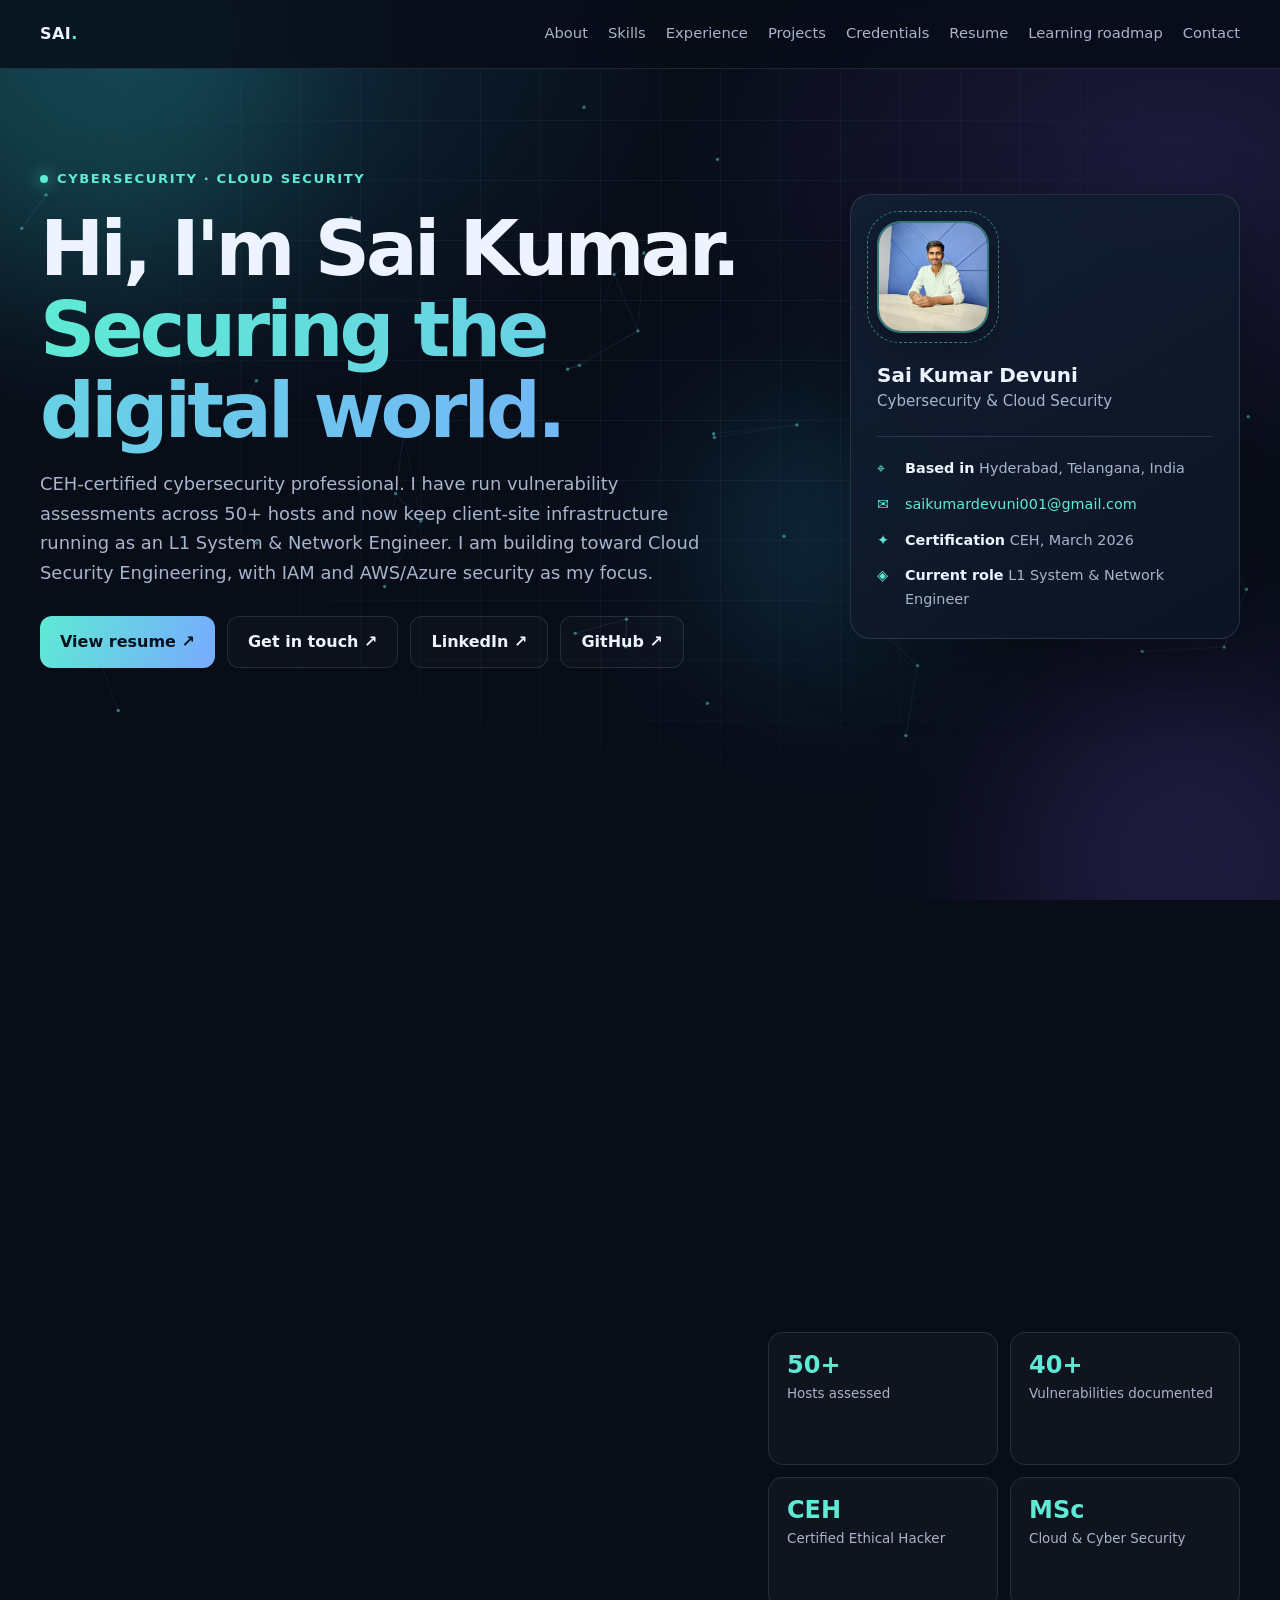
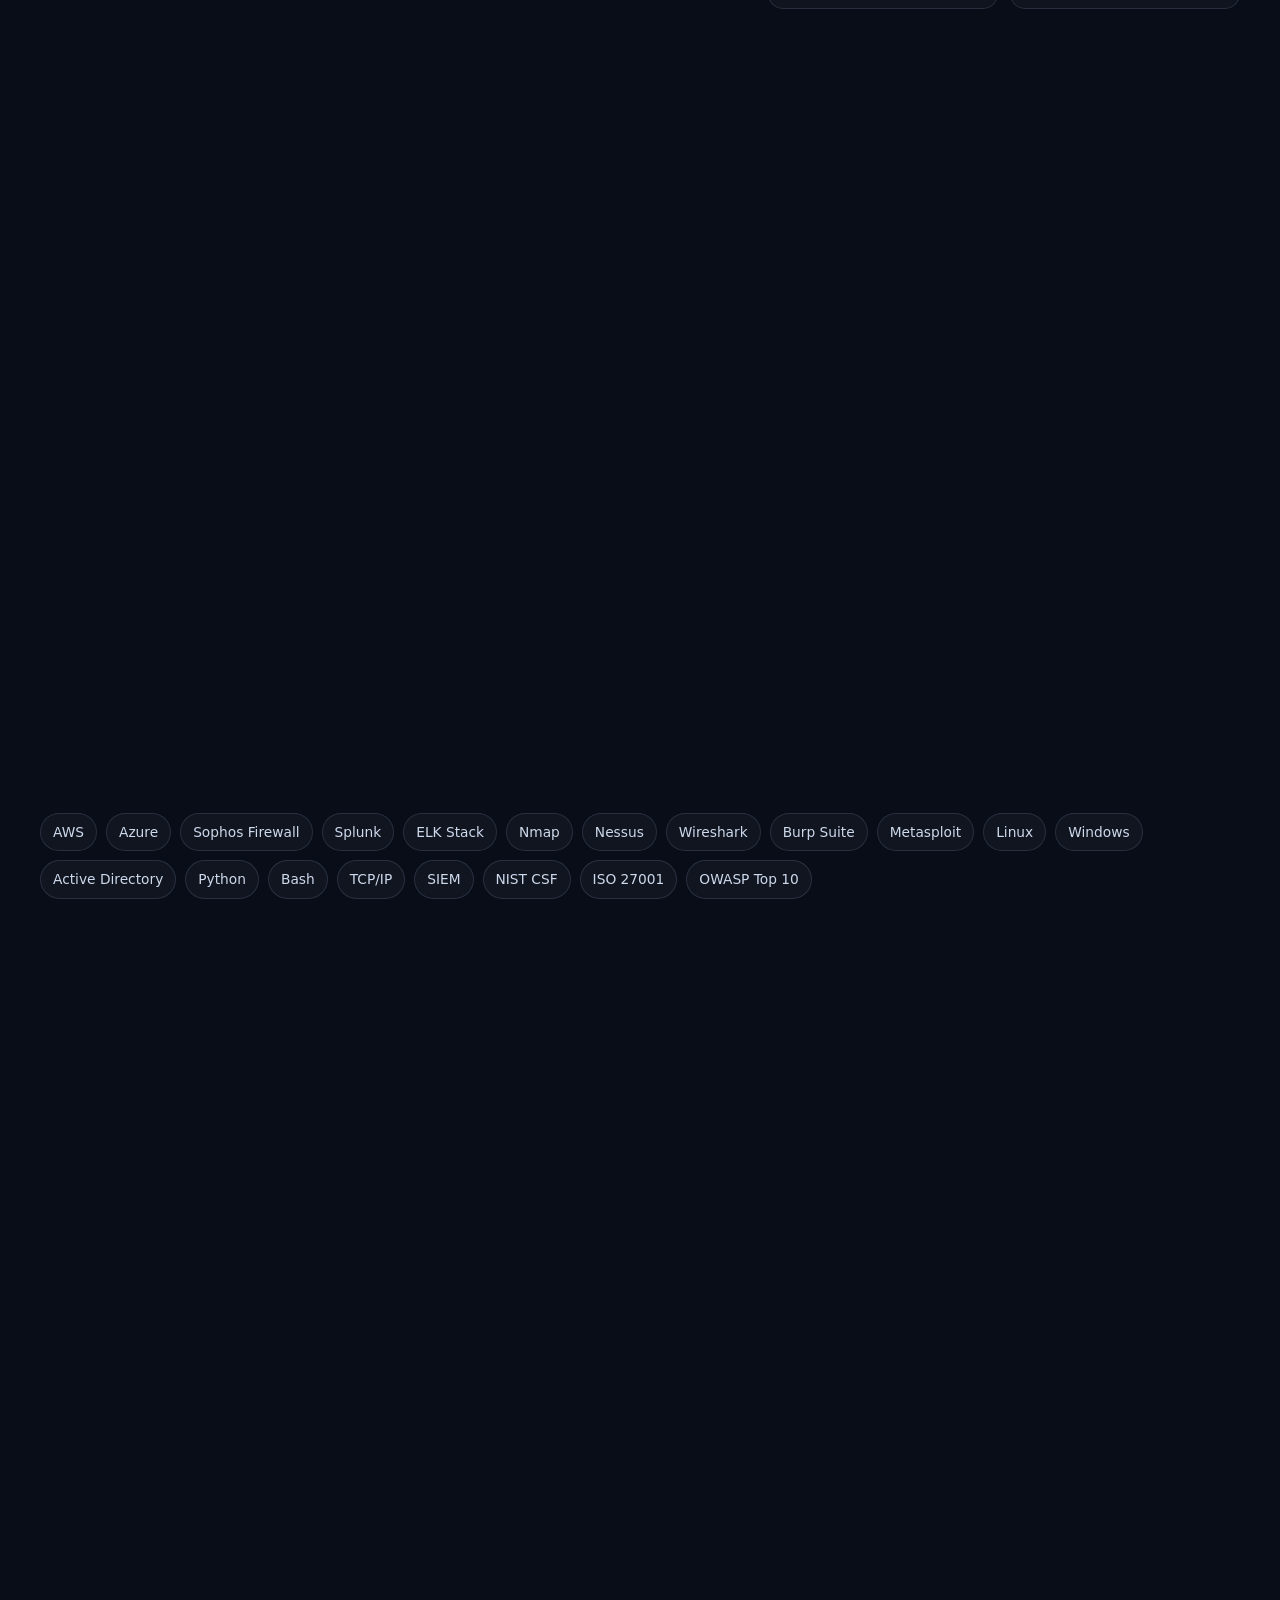
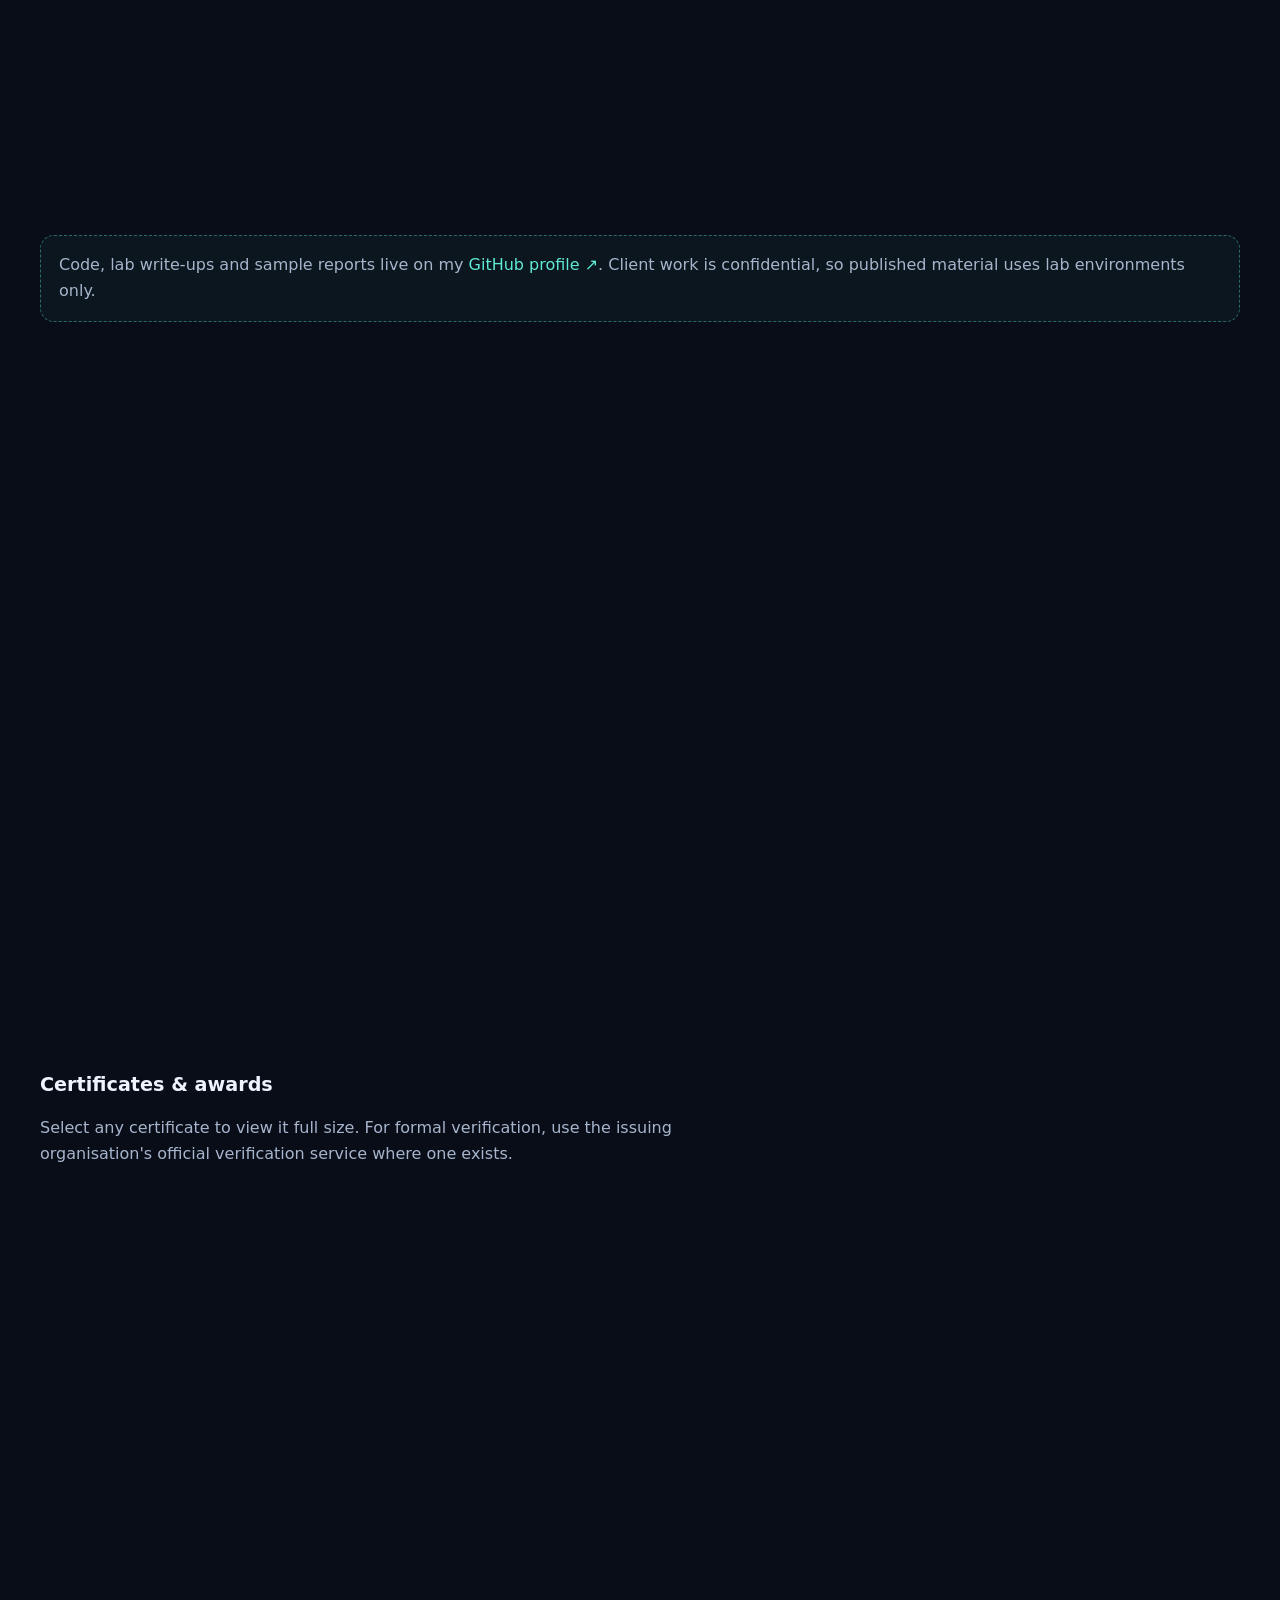
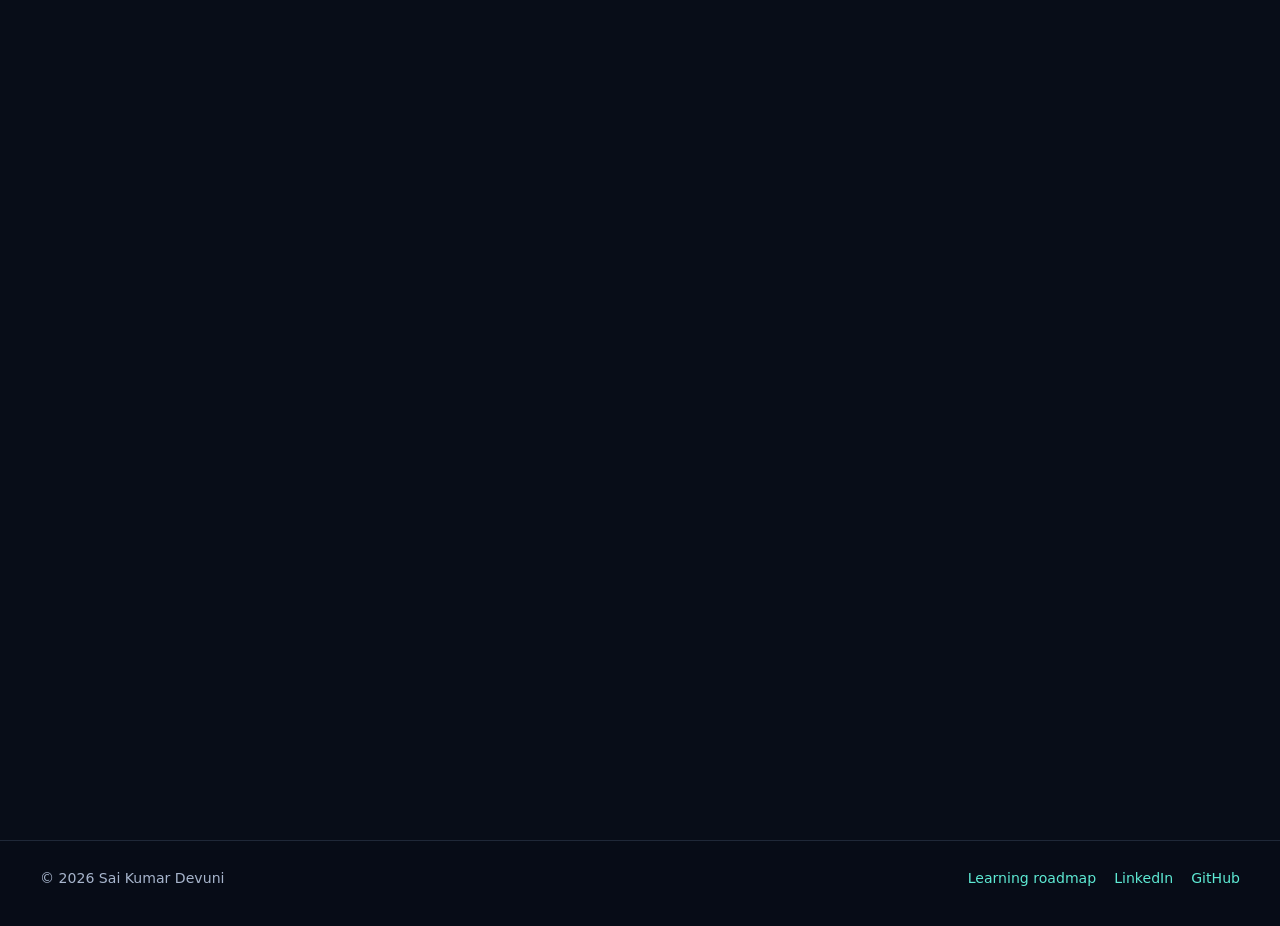
==== commit b2939503: "Add files via upload" ====
--- a/index.html
+++ b/index.html
@@ -3,9 +3,9 @@
 <head>
   <meta charset="UTF-8">
   <meta name="viewport" content="width=device-width, initial-scale=1.0">
-  <meta http-equiv="Content-Security-Policy" content="default-src 'none'; img-src 'self' data:; style-src 'self'; script-src 'self'; base-uri 'none'; form-action 'none'; connect-src 'none'">
+  <meta http-equiv="Content-Security-Policy" content="default-src 'none'; img-src 'self' data:; style-src 'self'; script-src 'self'; frame-src 'self'; base-uri 'none'; connect-src 'none'">
   <meta name="referrer" content="strict-origin-when-cross-origin">
-  <meta name="theme-color" content="#0a0f1a">
+  <meta name="theme-color" content="#080d18">
   <title>Sai Kumar Devuni | Cybersecurity &amp; Cloud Security</title>
   <meta name="description" content="Sai Kumar Devuni: CEH-certified cybersecurity professional in Hyderabad, India. Vulnerability assessment, network security, IAM and cloud security fundamentals.">
   <meta property="og:type" content="website">
@@ -21,15 +21,25 @@
     "name": "Sai Kumar Devuni",
     "jobTitle": "Cybersecurity Professional",
     "address": { "@type": "PostalAddress", "addressLocality": "Hyderabad", "addressRegion": "Telangana", "addressCountry": "IN" },
-    "sameAs": [
-      "https://www.linkedin.com/in/saikumardevuni001/",
-      "https://github.com/saikumardevuni001-hub"
-    ]
+    "sameAs": ["https://www.linkedin.com/in/saikumardevuni001/", "https://github.com/saikumardevuni001-hub"]
   }
   </script>
 </head>
 <body>
   <a class="skip" href="#main">Skip to content</a>
+  <div class="progress" id="progress" aria-hidden="true"></div>
+  <div class="bg" aria-hidden="true">
+    <div class="scene s-home on" data-s="home"></div>
+    <div class="scene s-about" data-s="about"></div>
+    <div class="scene s-skills" data-s="skills"></div>
+    <div class="scene s-experience" data-s="experience"></div>
+    <div class="scene s-projects" data-s="projects"></div>
+    <div class="scene s-credentials" data-s="credentials"></div>
+    <div class="scene s-learn" data-s="learn"></div>
+    <div class="scene s-contact" data-s="contact"></div>
+    <div class="bg-grid"></div>
+    <div class="orb a"></div><div class="orb b"></div><div class="orb c"></div>
+  </div>
 
   <header class="nav">
     <div class="wrap nav-inner">
@@ -40,6 +50,7 @@
         <a href="#experience">Experience</a>
         <a href="#projects">Projects</a>
         <a href="#credentials">Credentials</a>
+        <a href="#resume">Resume</a>
         <a href="learn.html">Learning roadmap</a>
         <a href="#contact">Contact</a>
       </nav>
@@ -47,98 +58,96 @@
   </header>
 
   <main id="main">
-    <div class="wrap hero" id="top">
-      <div>
-        <div class="eyebrow">Cybersecurity · Cloud Security</div>
-        <h1>Sai Kumar Devuni.<br><span class="gradient">I find weaknesses before attackers do.</span></h1>
-        <p class="lead">CEH-certified cybersecurity professional. I have run vulnerability assessments across 50+ hosts and now keep client-site infrastructure running as an L1 System &amp; Network Engineer. I am building toward Cloud Security Engineering, with IAM and AWS/Azure security as my focus.</p>
-        <div class="actions">
-          <a class="btn primary" href="assets/Sai-Kumar-Devuni-Resume.pdf" target="_blank" rel="noopener">View / download resume</a>
-          <a class="btn" href="#contact">Get in touch</a>
-        </div>
-        <div class="hero-links">
-          <a href="https://www.linkedin.com/in/saikumardevuni001/" target="_blank" rel="noopener">LinkedIn ↗</a>
-          <a href="https://github.com/saikumardevuni001-hub" target="_blank" rel="noopener">GitHub ↗</a>
-        </div>
-      </div>
-      <aside class="profile" aria-label="Profile summary">
-        <button class="photo-btn" type="button" data-full="assets/sai-kumar-devuni.jpg" data-alt="Portrait of Sai Kumar Devuni" aria-label="View larger portrait">
-          <img class="avatar" src="assets/sai-kumar-devuni.jpg" alt="Portrait of Sai Kumar Devuni" width="112" height="112">
-        </button>
-        <h2>Sai Kumar Devuni</h2>
-        <p>Cybersecurity &amp; Cloud Security</p>
-        <ul class="meta">
-          <li><b>Based in</b> Hyderabad, Telangana, India</li>
-          <li><b>Certification</b> CEH (EC-Council), March 2026</li>
-          <li><b>Degree</b> MSc, Cloud &amp; Cyber Security</li>
-          <li><b>Current role</b> L1 System &amp; Network Engineer</li>
-        </ul>
-      </aside>
+    <div class="hero-wrap" id="top" data-scene="home">
+      <canvas id="net" aria-hidden="true"></canvas>
+      <div class="wrap hero">
+        <div class="hero-copy">
+          <div class="eyebrow"><span class="dot"></span> Cybersecurity · Cloud Security</div>
+          <h1>Hi, I'm Sai Kumar.<br><span class="gradient">Securing the digital world.</span></h1>
+          <p class="lead">CEH-certified cybersecurity professional. I have run vulnerability assessments across 50+ hosts and now keep client-site infrastructure running as an L1 System &amp; Network Engineer. I am building toward Cloud Security Engineering, with IAM and AWS/Azure security as my focus.</p>
+          <div class="actions">
+            <a class="btn primary" href="assets/Sai-Kumar-Devuni-Resume.pdf" data-resume="assets/Sai-Kumar-Devuni-Resume.pdf#page=1&amp;zoom=page-fit" target="_blank" rel="noopener">View resume ↗</a>
+            <a class="btn" href="#contact">Get in touch ↗</a>
+            <a class="btn" href="https://www.linkedin.com/in/saikumardevuni001/" target="_blank" rel="noopener">LinkedIn ↗</a>
+            <a class="btn" href="https://github.com/saikumardevuni001-hub" target="_blank" rel="noopener">GitHub ↗</a>
+          </div>
+        </div>
+        <aside class="profile" aria-label="Profile summary">
+          <div class="avatar-wrap">
+            <button class="photo-btn" type="button" data-full="assets/sai-kumar-devuni.jpg" data-alt="Portrait of Sai Kumar Devuni" aria-label="View larger portrait">
+              <img class="avatar" src="assets/sai-kumar-devuni.jpg" alt="Portrait of Sai Kumar Devuni" width="112" height="112">
+            </button>
+          </div>
+          <h2>Sai Kumar Devuni</h2>
+          <p>Cybersecurity &amp; Cloud Security</p>
+          <ul class="meta">
+            <li><span class="ic">⌖</span><span><b>Based in</b> Hyderabad, Telangana, India</span></li>
+            <li><span class="ic">✉</span><a data-email data-show href="#contact">Email me</a></li>
+            <li><span class="ic">✦</span><span><b>Certification</b> CEH, March 2026</span></li>
+            <li><span class="ic">◈</span><span><b>Current role</b> L1 System &amp; Network Engineer</span></li>
+          </ul>
+        </aside>
+      </div>
     </div>
 
-    <section id="about">
-      <div class="wrap">
-        <div class="head">
-          <div class="kicker">About</div>
-          <h2>Security-minded, infrastructure-aware</h2>
+    <section class="promo" aria-label="Highlights">
+      <div class="wrap grid-3">
+        <a class="card c1" href="learn.html"><div class="icon">01</div><h3>Free Learning Roadmap</h3><p>A 16-module path from cybersecurity basics to AWS and Azure security, with practice tasks, key terms and trusted free resources.</p><span class="small">Open the roadmap →</span></a>
+        <a class="card c2" href="learn.html#stay-safe"><div class="icon">02</div><h3>Stay Safe: Hacker Tactics</h3><p>Learn to spot phishing, fake links, social engineering, scams, account theft, malware and cloud security mistakes.</p><span class="small">Read the safety guide →</span></a>
+        <a class="card c3" href="#projects"><div class="icon">03</div><h3>Explore My Work</h3><p>Six documented Spinnaker Analytics projects and two academic cloud security projects.</p><span class="small">See the projects ↓</span></a>
+      </div>
+    </section>
+
+    <section id="about" data-scene="about">
+      <div class="wrap">
+        <div class="head">
+          <div class="kicker">About me</div>
+          <h2>Security-minded. Infrastructure-aware.</h2>
+          <p class="sub">I bring together cybersecurity assessment work and hands-on IT operations, with a clear focus on building deeper cloud security skills.</p>
         </div>
         <div class="about">
           <div class="card">
             <p>I hold an MSc in Cloud &amp; Cyber Security and the Certified Ethical Hacker (CEH) credential. At Spinnaker Analytics I did vulnerability assessment, web application testing and IAM/MFA work. At Cycops Business Solutions I support client-site IT operations: Active Directory user administration, Sophos Firewall administration, LAN troubleshooting, backups and ticket handling.</p>
-            <p>That mix of assessing security and running real infrastructure is what I want to carry into cloud security: identity and access management, secure configuration, and monitoring. I care about clear documentation and practical fixes over long reports nobody reads.</p>
+            <p>I am actively building skills in cloud security, identity and access management, security monitoring and infrastructure protection. I value practical problem-solving, clear documentation and continuous learning.</p>
           </div>
           <div class="stats">
-            <div class="stat"><strong>50+</strong><span>Hosts assessed</span></div>
-            <div class="stat"><strong>40+</strong><span>Vulnerabilities documented</span></div>
-            <div class="stat"><strong>CEH</strong><span>EC-Council, 2026</span></div>
+            <div class="stat"><strong data-count="50" data-suffix="+">50+</strong><span>Hosts assessed</span></div>
+            <div class="stat"><strong data-count="40" data-suffix="+">40+</strong><span>Vulnerabilities documented</span></div>
+            <div class="stat"><strong>CEH</strong><span>Certified Ethical Hacker</span></div>
             <div class="stat"><strong>MSc</strong><span>Cloud &amp; Cyber Security</span></div>
           </div>
         </div>
       </div>
     </section>
 
-    <section id="skills">
-      <div class="wrap">
-        <div class="head">
-          <div class="kicker">Toolkit</div>
-          <h2>Skills</h2>
-          <p class="sub">Tools and areas I can discuss in detail. Practical depth varies; cloud skills are at the fundamentals-to-working level.</p>
+    <section id="skills" data-scene="skills">
+      <div class="wrap">
+        <div class="head">
+          <div class="kicker">Technical toolkit</div>
+          <h2>Skills &amp; areas of focus</h2>
+          <p class="sub">Technologies and domains I have studied or worked with. Practical depth varies by tool and project; cloud skills are at the fundamentals-to-working level.</p>
         </div>
         <div class="grid-3">
-          <article class="card skill-card">
-            <h3>Security assessment</h3>
-            <ul class="tags"><li class="tag">Nmap</li><li class="tag">Nessus</li><li class="tag">Burp Suite</li><li class="tag">Metasploit</li><li class="tag">Wireshark</li><li class="tag">Kali Linux</li></ul>
-          </article>
-          <article class="card skill-card">
-            <h3>Cloud &amp; identity</h3>
-            <ul class="tags"><li class="tag">AWS: IAM, EC2, S3, VPC</li><li class="tag">Azure fundamentals</li><li class="tag">IAM</li><li class="tag">MFA</li><li class="tag">Active Directory</li></ul>
-          </article>
-          <article class="card skill-card">
-            <h3>Networking</h3>
-            <ul class="tags"><li class="tag">TCP/IP</li><li class="tag">DNS</li><li class="tag">DHCP</li><li class="tag">VPN</li><li class="tag">Firewalls</li><li class="tag">Sophos Firewall</li></ul>
-          </article>
+          <article class="card"><div class="icon">01</div><h3>Cloud &amp; Identity</h3><p>AWS IAM, VPC, EC2 and S3 fundamentals; Azure fundamentals; Active Directory; MFA and least-privilege access.</p></article>
+          <article class="card"><div class="icon">02</div><h3>Network Security</h3><p>TCP/IP, DNS, DHCP, VPN, firewalls, NAT, VLANs, network troubleshooting and Sophos Firewall administration.</p></article>
           <!-- VERIFY before publishing: keep Splunk / ELK only if you can walk through a real search or dashboard you built. -->
-          <article class="card skill-card">
-            <h3>Monitoring &amp; response</h3>
-            <ul class="tags"><li class="tag">Splunk</li><li class="tag">ELK Stack</li><li class="tag">Log analysis</li><li class="tag">Incident response concepts</li></ul>
-          </article>
-          <article class="card skill-card">
-            <h3>Scripting &amp; systems</h3>
-            <ul class="tags"><li class="tag">Python</li><li class="tag">Bash</li><li class="tag">Linux (Kali, Ubuntu)</li><li class="tag">Windows</li></ul>
-          </article>
-          <article class="card skill-card">
-            <h3>Frameworks</h3>
-            <ul class="tags"><li class="tag">NIST CSF</li><li class="tag">ISO 27001</li><li class="tag">OWASP Top 10</li></ul>
-          </article>
-        </div>
-      </div>
-    </section>
-
-    <section id="experience">
-      <div class="wrap">
-        <div class="head">
-          <div class="kicker">Experience</div>
-          <h2>Where I've worked</h2>
+          <article class="card"><div class="icon">03</div><h3>Security Monitoring</h3><p>Splunk, ELK Stack, Windows Event Logs, log analysis and incident response concepts.</p></article>
+          <article class="card"><div class="icon">04</div><h3>Security Assessment</h3><p>Vulnerability assessment and web application testing with Nmap, Nessus and Burp Suite.</p></article>
+          <article class="card"><div class="icon">05</div><h3>Security Tools &amp; Scripting</h3><p>Wireshark, Metasploit, Kali Linux, plus Python and Bash for small automation tasks.</p></article>
+          <article class="card"><div class="icon">06</div><h3>IT Operations</h3><p>Windows troubleshooting, Active Directory user administration, hardware and software support, backups, asset tracking and ticket handling.</p></article>
+        </div>
+        <ul class="tags row">
+          <li class="tag">AWS</li><li class="tag">Azure</li><li class="tag">Sophos Firewall</li><li class="tag">Splunk</li><li class="tag">ELK Stack</li><li class="tag">Nmap</li><li class="tag">Nessus</li><li class="tag">Wireshark</li><li class="tag">Burp Suite</li><li class="tag">Metasploit</li><li class="tag">Linux</li><li class="tag">Windows</li><li class="tag">Active Directory</li><li class="tag">Python</li><li class="tag">Bash</li><li class="tag">TCP/IP</li><li class="tag">SIEM</li><li class="tag">NIST CSF</li><li class="tag">ISO 27001</li><li class="tag">OWASP Top 10</li>
+        </ul>
+      </div>
+    </section>
+
+    <section id="experience" data-scene="experience">
+      <div class="wrap">
+        <div class="head">
+          <div class="kicker">Professional journey</div>
+          <h2>Experience</h2>
+          <p class="sub">Cybersecurity assessment work and client-site IT infrastructure operations.</p>
         </div>
         <div class="timeline">
           <article class="card role">
@@ -186,83 +195,87 @@
             <div>
               <h3>Cybersecurity Intern</h3>
               <div class="org">Infotact Solutions</div>
-              <ul>
-                <li>Completed a cybersecurity internship and training programme. Both certificates are in the credentials section below.</li>
-              </ul>
+              <ul><li>Completed a cybersecurity internship and training programme. Both certificates are in the credentials section below.</li></ul>
             </div>
           </article>
         </div>
       </div>
     </section>
 
-    <section id="projects">
-      <div class="wrap">
-        <div class="head">
-          <div class="kicker">Projects</div>
-          <h2>Project work</h2>
+    <section id="projects" data-scene="projects">
+      <div class="wrap">
+        <div class="head">
+          <div class="kicker">Selected technical work</div>
+          <h2>Projects &amp; case studies</h2>
           <p class="sub">Six projects from my Spinnaker Analytics engagement, described as documented in my experience letter, plus two academic projects.</p>
         </div>
         <div class="grid-3">
-          <article class="card project"><div class="num">01</div><h3>Secure Firmware Update for IoT Devices</h3><p>Secure boot, code signing, pre- and post-installation firmware verification, encrypted device-to-server communication and controlled update scheduling.</p></article>
-          <article class="card project"><div class="num">02</div><h3>Mobile Banking App Security</h3><p>Assessed security gaps and strengthened encryption, authentication, authorisation, secure coding, API rate-limiting and input validation.</p></article>
-          <article class="card project"><div class="num">03</div><h3>Enterprise MFA System</h3><p>Strengthened enterprise authentication with OTP and biometric login workflows to protect organisational resources from unauthorised access.</p></article>
-          <article class="card project"><div class="num">04</div><h3>Automated Penetration Testing Framework</h3><p>Modular open-source framework for scanning, controlled exploitation, reporting, role-based tester permissions and audit logging.</p></article>
-          <article class="card project"><div class="num">05</div><h3>Secure Enterprise Network Architecture</h3><p>Security design for a multi-location enterprise: VPN segmentation, firewall rules and identity-driven controls to limit unauthorised access.</p></article>
-          <article class="card project"><div class="num">06</div><h3>Small Business Cybersecurity Framework</h3><p>Threat assessment, mapping open-source tools to established frameworks, and packet filtering to reduce DoS/DDoS exposure.</p></article>
-          <article class="card project"><div class="num">A1</div><h3>Cloud Computing &amp; Security Capstone</h3><p>Evaluated AWS infrastructure vulnerabilities and proposed IAM hardening and S3 bucket policy controls. <span class="small">Boston Institute of Analytics</span></p></article>
-          <article class="card project"><div class="num">A2</div><h3>Cloud Security in Enterprises</h3><p>Analysed breach case studies and developed a risk management framework aligned to NIST CSF. <span class="small">EC-Council University</span></p></article>
+          <article class="card"><div class="icon">01</div><h3>Secure Firmware Update for IoT Devices</h3><p>Secure boot, code signing, pre- and post-installation firmware verification, encrypted device-to-server communication and controlled update scheduling.</p></article>
+          <article class="card"><div class="icon">02</div><h3>Mobile Banking App Security</h3><p>Assessed security gaps and strengthened encryption, authentication, authorisation, secure coding, API rate-limiting and input validation.</p></article>
+          <article class="card"><div class="icon">03</div><h3>Enterprise MFA System</h3><p>Strengthened enterprise authentication with OTP and biometric login workflows to protect organisational resources from unauthorised access.</p></article>
+          <article class="card"><div class="icon">04</div><h3>Automated Penetration Testing Framework</h3><p>Modular open-source framework for scanning, controlled exploitation, reporting, role-based tester permissions and audit logging.</p></article>
+          <article class="card"><div class="icon">05</div><h3>Secure Enterprise Network Architecture</h3><p>Security design for a multi-location enterprise: VPN segmentation, firewall rules and identity-driven controls to limit unauthorised access.</p></article>
+          <article class="card"><div class="icon">06</div><h3>Small Business Cybersecurity Framework</h3><p>Threat assessment, mapping open-source tools to established frameworks, and packet filtering to reduce DoS/DDoS exposure.</p></article>
+          <article class="card"><div class="icon">A1</div><h3>Cloud Computing &amp; Security Capstone</h3><p>Evaluated AWS infrastructure vulnerabilities and proposed IAM hardening and S3 bucket policy controls.</p><p class="small">Boston Institute of Analytics</p></article>
+          <article class="card"><div class="icon">A2</div><h3>Cloud Security in Enterprises</h3><p>Analysed breach case studies and developed a risk management framework aligned to NIST CSF.</p><p class="small">EC-Council University</p></article>
         </div>
         <p class="note">Code, lab write-ups and sample reports live on my <a href="https://github.com/saikumardevuni001-hub" target="_blank" rel="noopener">GitHub profile ↗</a>. Client work is confidential, so published material uses lab environments only.</p>
       </div>
     </section>
 
-    <section id="credentials">
-      <div class="wrap">
-        <div class="head">
-          <div class="kicker">Credentials</div>
-          <h2>Education &amp; certifications</h2>
-          <p class="sub">Select a certificate image to view it full size. For formal verification, use the issuing organisation's official verification service where one exists.</p>
-        </div>
-        <ul class="cred-list">
-          <li class="card"><strong>MSc, Cloud &amp; Cyber Security</strong><span>Scope Global Skills University · 2024–2026</span></li>
-          <li class="card"><strong>Bachelor of Computer Applications</strong><span>Rabindranath Tagore University · 2021–2024</span></li>
-          <li class="card"><strong>Certified Ethical Hacker (CEH)</strong><span>EC-Council · Passed March 2026</span></li>
-          <li class="card"><strong>The President's Award</strong><span>EC-Council University · December 2024</span></li>
+    <section id="credentials" data-scene="credentials">
+      <div class="wrap">
+        <div class="head">
+          <div class="kicker">Education &amp; credentials</div>
+          <h2>Learning and certification</h2>
+        </div>
+        <ul class="edu-grid">
+          <li class="card edu"><div class="mark">MSc</div><div><h3>MSc, Cloud &amp; Cyber Security</h3><p>Scope Global Skills University · 2024–2026</p></div></li>
+          <li class="card edu"><div class="mark">BCA</div><div><h3>Bachelor of Computer Applications</h3><p>Rabindranath Tagore University · 2021–2024</p></div></li>
+          <li class="card edu"><div class="mark">CEH</div><div><h3>Certified Ethical Hacker</h3><p>EC-Council · Passed March 2026</p></div></li>
+          <li class="card edu"><div class="mark">GC</div><div><h3>Google Cybersecurity Professional Certificate</h3><p>Coursera · Completed April 2025</p></div></li>
+          <li class="card edu"><div class="mark">BIA</div><div><h3>Master Diplomas: Cyber Security and Ethical Hacking</h3><p>Boston Institute of Analytics · October 2025</p></div></li>
+          <li class="card edu"><div class="mark">ECCU</div><div><h3>ECCU 501 coursework</h3><p>Ethical Hacking and Countermeasures · EC-Council University</p></div></li>
+          <li class="card edu"><div class="mark">CC</div><div><h3>Introduction to Cybersecurity</h3><p>Cisco Networking Academy · September 2025</p></div></li>
+          <li class="card edu"><div class="mark">★</div><div><h3>The President's Award</h3><p>EC-Council University · December 2024</p></div></li>
         </ul>
+
+        <h3 class="subhead">Certificates &amp; awards</h3>
+        <p class="sub">Select any certificate to view it full size. For formal verification, use the issuing organisation's official verification service where one exists.</p>
         <ul class="gallery">
-          <li class="card cert">
+          <li class="card cert-card">
             <button class="cert-thumb" type="button" data-full="assets/ec-council-certified-ethical-hacker.jpg" data-alt="EC-Council Certified Ethical Hacker certificate" aria-label="View Certified Ethical Hacker certificate full size"><img src="assets/ec-council-certified-ethical-hacker.jpg" alt="" loading="lazy" width="400" height="300"></button>
             <div class="cert-info"><h3>Certified Ethical Hacker (CEH)</h3><p>EC-Council · March 2026</p></div>
           </li>
-          <li class="card cert">
+          <li class="card cert-card">
             <button class="cert-thumb" type="button" data-full="assets/google-cybersecurity-professional-certificate.jpg" data-alt="Google Cybersecurity Professional Certificate" aria-label="View Google Cybersecurity Professional Certificate full size"><img src="assets/google-cybersecurity-professional-certificate.jpg" alt="" loading="lazy" width="400" height="300"></button>
             <div class="cert-info"><h3>Google Cybersecurity Professional Certificate</h3><p>Google · Coursera · April 2025</p></div>
           </li>
-          <li class="card cert">
+          <li class="card cert-card">
             <button class="cert-thumb" type="button" data-full="assets/bia-master-diploma-ethical-hacking.jpg" data-alt="Boston Institute of Analytics Master Diploma in Ethical Hacking" aria-label="View Master Diploma in Ethical Hacking full size"><img src="assets/bia-master-diploma-ethical-hacking.jpg" alt="" loading="lazy" width="400" height="300"></button>
             <div class="cert-info"><h3>Master Diploma, Ethical Hacking</h3><p>Boston Institute of Analytics · October 2025</p></div>
           </li>
-          <li class="card cert">
+          <li class="card cert-card">
             <button class="cert-thumb" type="button" data-full="assets/bia-master-diploma-cyber-security.jpg" data-alt="Boston Institute of Analytics Master Diploma in Cyber Security" aria-label="View Master Diploma in Cyber Security full size"><img src="assets/bia-master-diploma-cyber-security.jpg" alt="" loading="lazy" width="400" height="300"></button>
             <div class="cert-info"><h3>Master Diploma, Cyber Security</h3><p>Boston Institute of Analytics · October 2025</p></div>
           </li>
-          <li class="card cert">
+          <li class="card cert-card">
             <button class="cert-thumb" type="button" data-full="assets/ec-council-presidents-award.jpg" data-alt="EC-Council University President's Award certificate" aria-label="View President's Award certificate full size"><img src="assets/ec-council-presidents-award.jpg" alt="" loading="lazy" width="400" height="300"></button>
             <div class="cert-info"><h3>The President's Award</h3><p>EC-Council University · December 2024</p></div>
           </li>
-          <li class="card cert">
+          <li class="card cert-card">
             <button class="cert-thumb" type="button" data-full="assets/cisco-introduction-to-cybersecurity.jpg" data-alt="Cisco Networking Academy Introduction to Cybersecurity certificate" aria-label="View Cisco Introduction to Cybersecurity certificate full size"><img src="assets/cisco-introduction-to-cybersecurity.jpg" alt="" loading="lazy" width="400" height="300"></button>
             <div class="cert-info"><h3>Introduction to Cybersecurity</h3><p>Cisco Networking Academy · September 2025</p></div>
           </li>
-          <li class="card cert">
+          <li class="card cert-card">
             <button class="cert-thumb" type="button" data-full="assets/eccu-501-course-record.jpg" data-alt="EC-Council University ECCU 501 course record" aria-label="View ECCU 501 course record full size"><img src="assets/eccu-501-course-record.jpg" alt="" loading="lazy" width="400" height="300"></button>
             <div class="cert-info"><h3>ECCU 501: Ethical Hacking and Countermeasures</h3><p>EC-Council University · Course record</p></div>
           </li>
-          <li class="card cert">
+          <li class="card cert-card">
             <button class="cert-thumb" type="button" data-full="assets/infotact-certificate-internship.jpg" data-alt="Infotact Solutions cybersecurity internship certificate" aria-label="View internship certificate full size"><img src="assets/infotact-certificate-internship.jpg" alt="" loading="lazy" width="400" height="300"></button>
             <div class="cert-info"><h3>Cybersecurity Internship</h3><p>Infotact Solutions · Mar–Jun 2025</p></div>
           </li>
-          <li class="card cert">
+          <li class="card cert-card">
             <button class="cert-thumb" type="button" data-full="assets/infotact-certificate-training.jpg" data-alt="Infotact Solutions cybersecurity training certificate" aria-label="View training certificate full size"><img src="assets/infotact-certificate-training.jpg" alt="" loading="lazy" width="400" height="300"></button>
             <div class="cert-info"><h3>Cybersecurity Training</h3><p>Infotact Solutions · Mar–Jun 2025</p></div>
           </li>
@@ -270,25 +283,90 @@
       </div>
     </section>
 
-    <section id="learn">
-      <div class="wrap">
-        <div class="card">
-          <div class="kicker">Free resource</div>
-          <h2>Learning roadmap and online safety guide</h2>
-          <p>A free 16-module self-study roadmap from cybersecurity basics to AWS and Azure security, plus a plain-language guide to common scams and how to avoid them.</p>
-          <div class="actions"><a class="btn" href="learn.html">Open the roadmap</a><a class="btn" href="learn.html#stay-safe">Read the safety guide</a></div>
-        </div>
-      </div>
-    </section>
-
-    <section id="contact">
+    <section id="resume" data-scene="credentials">
+      <div class="wrap">
+        <div class="card resume-card">
+          <div>
+            <div class="kicker">Professional profile</div>
+            <h3>Sai Kumar Devuni: Resume</h3>
+            <p class="small">PDF. Opens as a preview on desktop and in a new tab on phones.</p>
+          </div>
+          <div class="actions">
+            <a class="btn primary" href="assets/Sai-Kumar-Devuni-Resume.pdf" data-resume="assets/Sai-Kumar-Devuni-Resume.pdf#page=1&amp;zoom=page-fit" target="_blank" rel="noopener">View resume ↗</a>
+            <a class="btn" href="assets/Sai-Kumar-Devuni-Resume.pdf" download>Download PDF</a>
+          </div>
+        </div>
+      </div>
+    </section>
+
+    <section id="learn" data-scene="learn">
+      <div class="wrap">
+        <div class="head">
+          <div class="kicker">Free resources</div>
+          <h2>Learn and stay safe</h2>
+          <p class="sub">Free, beginner-friendly material for students, job seekers and anyone who wants to protect their accounts, devices and cloud environments.</p>
+        </div>
+        <div class="grid-3">
+          <a class="card c1" href="learn.html#modules"><div class="icon">16</div><h3>16-module syllabus</h3><p>Fundamentals, networking, identity, cryptography, SIEM, AWS, Azure, governance and portfolio labs.</p><span class="small">Start learning →</span></a>
+          <a class="card c2" href="learn.html#stay-safe"><div class="icon">!</div><h3>Scam and attack guide</h3><p>Sixteen common tactics, the STOP checklist and what to do after clicking a bad link.</p><span class="small">Read the guide →</span></a>
+          <a class="card c3" href="learn.html#resources"><div class="icon">↗</div><h3>Free learning portals</h3><p>Cisco, Microsoft, AWS, Google Cloud, CISA, PortSwigger and TryHackMe.</p><span class="small">See the links →</span></a>
+        </div>
+      </div>
+    </section>
+
+    <section id="contact" data-scene="contact">
       <div class="wrap">
         <div class="head">
           <div class="kicker">Contact</div>
           <h2>Let's connect</h2>
-          <p class="sub">Open to roles in cloud security, cybersecurity, IAM, network security and security operations. Email is the quickest way to reach me.</p>
-        </div>
-        <div class="grid-3">
+          <p class="sub">Open to roles in cloud security, cybersecurity, IAM, network security and security operations.</p>
+        </div>
+        <div class="card visitor">
+          <div>
+            <div class="kicker">Visitor connection</div>
+            <h3>Thanks for visiting my portfolio</h3>
+            <p>If you are a recruiter, hiring manager, colleague, student or professional visitor, leave a short message and I will reply by email.</p>
+            <p class="small">Submitting sends your message through FormSubmit to my inbox. On the first submission FormSubmit shows a short human check, and I may need to confirm the form once before delivery starts. Your email address is used only to reply. Please do not send passwords, OTPs or sensitive personal information.</p>
+            <noscript><p class="small">This form needs JavaScript. You can also reach me on LinkedIn.</p></noscript>
+          </div>
+          <div>
+            <div class="notice" id="formNotice" role="status" hidden>Thank you. Your message has been submitted.</div>
+            <form class="form" id="visitorForm" method="POST" accept-charset="UTF-8">
+              <input type="hidden" name="_subject" value="New portfolio contact">
+              <input type="hidden" name="_template" value="table">
+              <input type="hidden" name="_captcha" value="true">
+              <input type="hidden" name="_next" value="https://saikumardevuni001-hub.github.io/?contact=success#contact">
+              <input class="hp" type="text" name="_honey" tabindex="-1" autocomplete="off" aria-hidden="true">
+              <label>Your name<input name="Name" autocomplete="name" required></label>
+              <label>Your email address<input name="email" type="email" autocomplete="email" required></label>
+              <label>Company / organisation (optional)<input name="Organisation"></label>
+              <label>Reason for visiting
+                <select name="Reason" required>
+                  <option value="">Select a reason</option>
+                  <option>Job opportunity / Recruitment</option>
+                  <option>Job application / Resume review</option>
+                  <option>Interview invitation</option>
+                  <option>Employee referral</option>
+                  <option>Internship opportunity</option>
+                  <option>Freelance work / Consulting</option>
+                  <option>Professional networking</option>
+                  <option>Career guidance / Mentorship</option>
+                  <option>Cloud Security discussion</option>
+                  <option>Cybersecurity / Ethical Hacking discussion</option>
+                  <option>Project collaboration</option>
+                  <option>Training / Workshop / Guest session</option>
+                  <option>Academic / Research discussion</option>
+                  <option>Portfolio / Project feedback</option>
+                  <option>General enquiry</option>
+                  <option>Other</option>
+                </select>
+              </label>
+              <label>Message<textarea name="Message" rows="4" required></textarea></label>
+              <button class="btn primary" type="submit">Send message ↗</button>
+            </form>
+          </div>
+        </div>
+        <div class="grid-3 contact-row">
           <div class="card contact-card"><h3>Email</h3><p><a data-email data-show href="#contact">Email me</a></p></div>
           <div class="card contact-card"><h3>LinkedIn</h3><p><a href="https://www.linkedin.com/in/saikumardevuni001/" target="_blank" rel="noopener">linkedin.com/in/saikumardevuni001 ↗</a></p></div>
           <div class="card contact-card"><h3>GitHub</h3><p><a href="https://github.com/saikumardevuni001-hub" target="_blank" rel="noopener">github.com/saikumardevuni001-hub ↗</a></p></div>
@@ -300,6 +378,10 @@
   <dialog id="lightbox" aria-label="Image preview">
     <button class="btn lb-close" type="button">Close</button>
     <img alt="">
+  </dialog>
+  <dialog id="resumeDialog" aria-label="Resume preview">
+    <div class="dlg-bar"><button class="btn lb-close" type="button">Close</button></div>
+    <iframe title="Sai Kumar Devuni resume"></iframe>
   </dialog>
 
   <footer>
--- a/style.css
+++ b/style.css
@@ -1,22 +1,14 @@
 :root {
-  --bg: #0a0f1a;
-  --panel: #111a2b;
-  --panel2: #0e1626;
-  --text: #eef3fb;
-  --muted: #b3c0d4;
-  --line: rgba(164, 185, 220, .2);
-  --accent: #5eead4;
-  --blue: #78aaff;
-  --radius: 16px;
-  --max: 1120px;
+  --bg: #080d18; --panel: #101a2b; --panel2: #0d1524;
+  --text: #edf3ff; --muted: #a7b5cc; --line: rgba(164, 185, 220, .16);
+  --accent: #5eead4; --blue: #78aaff; --purple: #b7a1ff;
+  --max: 1200px; --radius: 20px;
 }
 * { box-sizing: border-box; }
 html { scroll-behavior: smooth; scroll-padding-top: 84px; }
 body {
-  margin: 0;
-  background: var(--bg);
-  color: var(--text);
-  font: 16px/1.65 system-ui, -apple-system, "Segoe UI", Roboto, "Helvetica Neue", Arial, sans-serif;
+  margin: 0; background: var(--bg); color: var(--text);
+  font: 16px/1.65 Inter, ui-sans-serif, system-ui, -apple-system, "Segoe UI", Roboto, sans-serif;
 }
 a { color: var(--accent); text-decoration: none; }
 a:hover { text-decoration: underline; }
@@ -24,135 +16,252 @@
 .wrap { width: min(var(--max), calc(100% - 40px)); margin: 0 auto; }
 .skip { position: absolute; left: -999px; top: 8px; background: var(--accent); color: #07111d; padding: 10px 14px; border-radius: 8px; font-weight: 700; z-index: 100; }
 .skip:focus { left: 10px; }
-
-/* Header */
-.nav { position: sticky; top: 0; z-index: 20; background: rgba(10, 15, 26, .94); border-bottom: 1px solid var(--line); }
-.nav-inner { display: flex; align-items: center; gap: 24px; min-height: 64px; }
+[hidden] { display: none !important; }
+
+/* ---------- Animated background ---------- */
+.bg { position: fixed; inset: 0; z-index: -1; pointer-events: none; overflow: hidden; background: var(--bg); }
+.scene { position: absolute; inset: 0; opacity: 0; transition: opacity 1.3s ease; }
+.scene.on { opacity: 1; }
+.s-home { background: radial-gradient(ellipse at 12% 0%, rgba(56,189,248,.18), transparent 34rem), radial-gradient(ellipse at 92% 18%, rgba(139,92,246,.16), transparent 32rem); }
+.s-about { background: radial-gradient(ellipse at 15% 10%, rgba(20,184,166,.2), transparent 38rem), radial-gradient(ellipse at 85% 70%, rgba(59,130,246,.15), transparent 34rem); }
+.s-skills { background: radial-gradient(ellipse at 85% 8%, rgba(99,102,241,.22), transparent 38rem), radial-gradient(ellipse at 10% 75%, rgba(14,165,233,.15), transparent 34rem); }
+.s-experience { background: radial-gradient(ellipse at 12% 35%, rgba(168,85,247,.2), transparent 38rem), radial-gradient(ellipse at 90% 85%, rgba(20,184,166,.14), transparent 34rem); }
+.s-projects { background: radial-gradient(ellipse at 15% 10%, rgba(6,182,212,.19), transparent 38rem), radial-gradient(ellipse at 88% 78%, rgba(139,92,246,.18), transparent 34rem); }
+.s-credentials { background: radial-gradient(ellipse at 80% 15%, rgba(37,99,235,.22), transparent 38rem), radial-gradient(ellipse at 15% 85%, rgba(124,58,237,.16), transparent 34rem); }
+.s-learn { background: radial-gradient(ellipse at 80% 12%, rgba(14,165,233,.22), transparent 40rem), radial-gradient(ellipse at 12% 78%, rgba(16,185,129,.16), transparent 34rem); }
+.s-stay-safe { background: radial-gradient(ellipse at 12% 15%, rgba(239,68,68,.14), transparent 38rem), radial-gradient(ellipse at 88% 80%, rgba(59,130,246,.17), transparent 34rem); }
+.s-contact { background: radial-gradient(ellipse at 85% 10%, rgba(168,85,247,.2), transparent 38rem), radial-gradient(ellipse at 12% 82%, rgba(20,184,166,.16), transparent 34rem); }
+.bg-grid {
+  position: absolute; inset: -60px; animation: gridDrift 36s linear infinite;
+  background-image: linear-gradient(rgba(120,170,255,.07) 1px, transparent 1px), linear-gradient(90deg, rgba(120,170,255,.07) 1px, transparent 1px);
+  background-size: 60px 60px;
+  -webkit-mask-image: radial-gradient(ellipse at 50% 35%, #000 15%, transparent 72%);
+  mask-image: radial-gradient(ellipse at 50% 35%, #000 15%, transparent 72%);
+}
+.orb { position: absolute; border-radius: 50%; filter: blur(80px); opacity: .17; animation: orbFloat 20s ease-in-out infinite; }
+.orb.a { width: 420px; height: 420px; background: #2dd4bf; top: -140px; left: -120px; }
+.orb.b { width: 380px; height: 380px; background: #8b5cf6; bottom: -150px; right: -100px; animation-delay: -9s; }
+.orb.c { width: 260px; height: 260px; background: #38bdf8; top: 45%; left: 55%; animation-delay: -4s; }
+.progress { position: fixed; top: 0; left: 0; width: 100%; height: 3px; z-index: 50; transform-origin: 0 50%; transform: scaleX(0); background: linear-gradient(90deg, var(--accent), var(--blue), var(--purple)); }
+
+@keyframes gridDrift { to { transform: translate(60px, 60px); } }
+@keyframes orbFloat { 0%, 100% { transform: translate(0, 0) scale(1); } 50% { transform: translate(70px, 45px) scale(1.12); } }
+@keyframes fadeUp { from { opacity: 0; transform: translateY(18px); } to { opacity: 1; transform: none; } }
+@keyframes softFloat { 0%, 100% { transform: translateY(0); } 50% { transform: translateY(-7px); } }
+@keyframes glowPulse { 0%, 100% { box-shadow: 0 0 0 rgba(94,234,212,0); } 50% { box-shadow: 0 0 30px rgba(94,234,212,.15); } }
+@keyframes gradientShift { 0%, 100% { background-position: 0% 50%; } 50% { background-position: 100% 50%; } }
+@keyframes spin { to { transform: rotate(360deg); } }
+@keyframes slideArrive { from { opacity: .72; transform: translateY(9px) scale(.992); } to { opacity: 1; transform: translateY(-5px) scale(1); } }
+@keyframes scan { 0% { transform: translateY(-100%); } 100% { transform: translateY(100%); } }
+
+/* ---------- Header ---------- */
+.nav { position: sticky; top: 0; z-index: 20; backdrop-filter: blur(18px); -webkit-backdrop-filter: blur(18px); background: rgba(8,13,24,.82); border-bottom: 1px solid var(--line); }
+.nav-inner { min-height: 68px; display: flex; align-items: center; gap: 24px; }
 .brand { color: var(--text); font-weight: 800; letter-spacing: .03em; white-space: nowrap; }
 .brand span { color: var(--accent); }
-.links { display: flex; gap: 20px; overflow-x: auto; scrollbar-width: none; font-size: .92rem; }
+.links { display: flex; gap: 20px; overflow-x: auto; scrollbar-width: none; font-size: .92rem; margin-left: auto; }
 .links::-webkit-scrollbar { display: none; }
-.links a { color: var(--muted); white-space: nowrap; padding: 6px 0; }
-.links a:hover, .links a[aria-current="page"] { color: var(--accent); text-decoration: none; }
-
-/* Hero */
-.hero { display: grid; grid-template-columns: 1.5fr .7fr; gap: 56px; align-items: center; padding: 84px 0 64px; }
-.eyebrow { color: var(--accent); font-weight: 700; font-size: .8rem; letter-spacing: .12em; text-transform: uppercase; }
-h1 { font-size: clamp(2.4rem, 5.5vw, 4.2rem); line-height: 1.07; letter-spacing: -.04em; margin: 14px 0 18px; }
-.gradient { background: linear-gradient(100deg, var(--accent), var(--blue)); -webkit-background-clip: text; background-clip: text; color: transparent; }
-.lead { color: var(--muted); font-size: 1.12rem; max-width: 640px; margin: 0; }
+.links a { color: var(--muted); white-space: nowrap; padding: 6px 0; border-bottom: 2px solid transparent; }
+.links a:hover { color: var(--accent); text-decoration: none; }
+.links a[aria-current="true"], .links a[aria-current="page"] { color: var(--accent); border-bottom-color: var(--accent); }
+
+/* ---------- Hero ---------- */
+.hero-wrap { position: relative; }
+#net { position: absolute; inset: 0; width: 100%; height: 100%; opacity: .6; pointer-events: none; }
+.hero { position: relative; display: grid; grid-template-columns: 1.45fr .75fr; gap: 56px; align-items: center; padding: 96px 0 76px; }
+.hero-copy { animation: fadeUp .75s ease both; }
+.eyebrow { display: inline-flex; align-items: center; gap: 9px; color: var(--accent); font-weight: 700; font-size: .82rem; letter-spacing: .12em; text-transform: uppercase; }
+.dot { width: 8px; height: 8px; border-radius: 50%; background: var(--accent); box-shadow: 0 0 16px var(--accent); animation: glowPulse 2.2s ease-in-out infinite; }
+h1 { font-size: clamp(2.6rem, 6vw, 4.8rem); line-height: 1.05; letter-spacing: -.05em; margin: 18px 0; }
+.gradient { background: linear-gradient(100deg, var(--accent), var(--blue) 58%, var(--purple), var(--accent)); background-size: 220% 220%; -webkit-background-clip: text; background-clip: text; color: transparent; animation: gradientShift 8s ease infinite; }
+.lead { color: var(--muted); font-size: 1.12rem; max-width: 660px; margin: 0; }
 .actions { display: flex; flex-wrap: wrap; gap: 12px; margin-top: 28px; }
-.btn { display: inline-flex; align-items: center; justify-content: center; padding: 12px 20px; border-radius: 12px; border: 1px solid var(--line); color: var(--text); font-weight: 700; background: transparent; font: inherit; font-weight: 700; cursor: pointer; }
-.btn:hover { border-color: var(--accent); color: var(--accent); text-decoration: none; }
+.btn { display: inline-flex; align-items: center; justify-content: center; gap: 8px; padding: 12px 20px; border-radius: 12px; border: 1px solid var(--line); color: var(--text); background: rgba(255,255,255,.02); font: inherit; font-weight: 700; cursor: pointer; transition: transform .2s ease, border-color .2s ease, color .2s ease, filter .2s ease; }
+.btn:hover { transform: translateY(-2px); border-color: var(--accent); color: var(--accent); text-decoration: none; }
 .btn.primary { background: linear-gradient(110deg, #5eead4, #78aaff); color: #07111d; border: 0; }
-.btn.primary:hover { color: #07111d; filter: brightness(1.06); }
-.hero-links { margin-top: 18px; display: flex; gap: 18px; flex-wrap: wrap; font-size: .95rem; }
-
-.profile { background: linear-gradient(150deg, var(--panel), var(--panel2)); border: 1px solid var(--line); border-radius: 20px; padding: 24px; animation: rise .7s ease both; }
-.photo-btn { display: block; padding: 0; border: 0; background: none; cursor: zoom-in; border-radius: 22px; }
-.avatar { width: 112px; height: 112px; border-radius: 22px; object-fit: cover; object-position: center 35%; border: 2px solid rgba(94, 234, 212, .45); display: block; }
-.profile h2 { font-size: 1.2rem; margin: 16px 0 2px; letter-spacing: 0; }
+.btn.primary:hover { color: #07111d; filter: brightness(1.08); }
+
+.profile { padding: 26px; background: linear-gradient(150deg, rgba(19,31,51,.96), rgba(12,21,36,.96)); border: 1px solid var(--line); border-radius: var(--radius); box-shadow: 0 24px 70px rgba(0,0,0,.28); animation: fadeUp .9s .12s ease both, glowPulse 6s 1.2s ease-in-out infinite; }
+.avatar-wrap { position: relative; display: inline-block; animation: softFloat 5s ease-in-out infinite; }
+.avatar-wrap::before { content: ""; position: absolute; inset: -10px; border-radius: 32px; border: 1px dashed rgba(94,234,212,.5); animation: spin 22s linear infinite; pointer-events: none; }
+.photo-btn { display: block; padding: 0; border: 0; background: none; cursor: zoom-in; border-radius: 24px; line-height: 0; }
+.avatar { width: 112px; height: 112px; border-radius: 24px; display: block; object-fit: cover; object-position: center 35%; border: 2px solid rgba(94,234,212,.45); box-shadow: 0 12px 32px rgba(0,0,0,.3); }
+.profile h2 { font-size: 1.25rem; margin: 22px 0 2px; letter-spacing: 0; }
 .profile p { margin: 0; color: var(--muted); font-size: .94rem; }
-.meta { list-style: none; margin: 20px 0 0; padding: 18px 0 0; border-top: 1px solid var(--line); display: grid; gap: 10px; color: var(--muted); font-size: .92rem; }
+.meta { list-style: none; margin: 22px 0 0; padding: 20px 0 0; border-top: 1px solid var(--line); display: grid; gap: 12px; color: var(--muted); font-size: .9rem; }
+.meta li { display: flex; gap: 10px; align-items: baseline; }
+.meta .ic { color: var(--accent); flex: 0 0 18px; }
 .meta b { color: var(--text); font-weight: 600; }
-@keyframes rise { from { opacity: 0; transform: translateY(14px); } to { opacity: 1; transform: none; } }
-
-/* Sections */
-section { padding: 60px 0; }
-.head { margin-bottom: 28px; }
+.meta a { overflow-wrap: anywhere; }
+
+/* ---------- Sections ---------- */
+section { padding: 66px 0; }
+.head { margin-bottom: 30px; }
 .kicker { color: var(--accent); text-transform: uppercase; letter-spacing: .14em; font-size: .76rem; font-weight: 800; }
-h2 { font-size: clamp(1.7rem, 3.6vw, 2.3rem); line-height: 1.2; letter-spacing: -.03em; margin: 6px 0 8px; }
+h2 { margin: 6px 0 8px; font-size: clamp(1.8rem, 4vw, 2.55rem); letter-spacing: -.035em; line-height: 1.2; }
 h3 { font-size: 1.08rem; margin: 0 0 8px; }
-.sub { color: var(--muted); max-width: 720px; margin: 0; }
-.card { background: linear-gradient(150deg, var(--panel), var(--panel2)); border: 1px solid var(--line); border-radius: var(--radius); padding: 24px; }
+h4 { margin: 0 0 8px; color: var(--accent); font-size: .96rem; }
+.sub { color: var(--muted); max-width: 740px; margin: 0; }
+.card { padding: 25px; background: linear-gradient(150deg, rgba(19,31,51,.96), rgba(12,21,36,.96)); border: 1px solid var(--line); border-radius: var(--radius); transition: transform .25s ease, border-color .25s ease, box-shadow .25s ease; }
 .card p { color: var(--muted); margin: 0; }
-.card p + p { margin-top: 12px; }
-.grid-3 { display: grid; grid-template-columns: repeat(3, 1fr); gap: 16px; }
-.grid-2 { display: grid; grid-template-columns: repeat(2, 1fr); gap: 16px; }
-.about { display: grid; grid-template-columns: 1.3fr .7fr; gap: 18px; }
+.card p + p { margin-top: 14px; }
+.grid-3 { display: grid; grid-template-columns: repeat(3, minmax(0, 1fr)); gap: 16px; }
+.grid-2 { display: grid; grid-template-columns: repeat(2, minmax(0, 1fr)); gap: 16px; }
+a.card { display: block; color: var(--text); }
+a.card:hover { text-decoration: none; }
+a.card .small { color: var(--accent); font-weight: 700; display: inline-block; margin-top: 12px; }
+.icon { width: 38px; height: 38px; border-radius: 12px; display: grid; place-items: center; color: var(--accent); background: rgba(94,234,212,.1); border: 1px solid rgba(94,234,212,.18); margin-bottom: 16px; font-weight: 800; font-size: .9rem; }
+.small { font-size: .85rem; color: var(--muted); }
+.promo { padding-top: 6px; }
+.promo .c1 { border-color: rgba(94,234,212,.45); }
+.promo .c2 { border-color: rgba(120,170,255,.45); }
+.promo .c3 { border-color: rgba(183,161,255,.42); }
+
+.about { display: grid; grid-template-columns: 1.2fr .8fr; gap: 20px; }
 .stats { display: grid; grid-template-columns: 1fr 1fr; gap: 12px; }
-.stat { border: 1px solid var(--line); border-radius: 14px; padding: 16px; background: rgba(255, 255, 255, .02); }
-.stat strong { display: block; color: var(--accent); font-size: 1.25rem; }
+.stat { padding: 18px; border: 1px solid var(--line); background: rgba(255,255,255,.03); border-radius: 15px; }
+.stat strong { display: block; font-size: 1.5rem; color: var(--accent); line-height: 1.2; }
 .stat span { color: var(--muted); font-size: .84rem; }
-.tags { display: flex; flex-wrap: wrap; gap: 8px; margin: 0; padding: 0; list-style: none; }
-.tag { border: 1px solid var(--line); background: rgba(255, 255, 255, .035); color: #d3deef; padding: 6px 12px; border-radius: 999px; font-size: .86rem; }
-.skill-card h3 { color: var(--text); }
-.skill-card .tags { margin-top: 12px; }
-
-/* Experience */
-.timeline { display: grid; gap: 16px; }
-.role { display: grid; grid-template-columns: 170px 1fr; gap: 22px; }
-.date { color: var(--accent); font-weight: 700; font-size: .9rem; padding-top: 3px; }
-.role h3 { font-size: 1.12rem; margin: 0; }
+.tags { display: flex; flex-wrap: wrap; gap: 9px; margin: 0; padding: 0; list-style: none; }
+.tags.row { margin-top: 20px; }
+.tag { border: 1px solid var(--line); background: rgba(255,255,255,.035); color: #cdd9ec; padding: 7px 12px; border-radius: 999px; font-size: .86rem; transition: transform .2s, border-color .2s, color .2s; }
+.tag:hover { transform: translateY(-2px); border-color: rgba(94,234,212,.5); color: var(--accent); }
+
+.timeline { display: grid; gap: 16px; position: relative; }
+.role { display: grid; grid-template-columns: 180px 1fr; gap: 22px; }
+.date { color: var(--accent); font-size: .9rem; font-weight: 700; padding-top: 3px; }
+.role h3 { margin: 0; font-size: 1.12rem; }
 .org { color: var(--muted); margin: 2px 0 10px; }
 .role ul { margin: 0; padding-left: 20px; color: var(--muted); }
 .role li { margin: 5px 0; }
 
-/* Projects */
-.project .num { display: inline-grid; place-items: center; width: 34px; height: 34px; border-radius: 10px; background: rgba(94, 234, 212, .1); border: 1px solid rgba(94, 234, 212, .2); color: var(--accent); font-weight: 800; font-size: .85rem; margin-bottom: 14px; }
-.note { border: 1px dashed rgba(94, 234, 212, .4); border-radius: 14px; padding: 16px 18px; color: var(--muted); margin-top: 20px; }
-
-/* Credentials */
-.cred-list { list-style: none; margin: 0 0 28px; padding: 0; display: grid; grid-template-columns: repeat(2, 1fr); gap: 14px; }
-.cred-list li { padding: 18px 20px; }
-.cred-list strong { display: block; }
-.cred-list span { color: var(--muted); font-size: .9rem; }
-.gallery { display: grid; grid-template-columns: repeat(3, 1fr); gap: 16px; list-style: none; padding: 0; margin: 0; }
-.cert { padding: 0; overflow: hidden; }
-.cert-thumb { display: block; width: 100%; padding: 0; border: 0; background: #f2f2f2; cursor: zoom-in; }
-.cert-thumb img { display: block; width: 100%; height: 180px; object-fit: contain; }
-.cert-info { padding: 14px 18px 18px; }
-.cert-info h3 { font-size: .98rem; margin-bottom: 4px; }
-.cert-info p { font-size: .86rem; }
-
-/* Lightbox */
-dialog#lightbox { border: 1px solid var(--line); border-radius: 14px; padding: 0; background: #0b1220; max-width: min(1100px, 94vw); max-height: 92vh; overflow: auto; color: var(--text); }
-dialog#lightbox::backdrop { background: rgba(2, 6, 14, .9); }
-dialog#lightbox img { display: block; max-width: 100%; max-height: 84vh; margin: 0 auto; background: #fff; }
-.lb-close { position: sticky; top: 0; float: right; margin: 10px; z-index: 2; }
-
-/* Contact + footer */
+.edu-grid { display: grid; grid-template-columns: repeat(2, minmax(0, 1fr)); gap: 14px; list-style: none; margin: 0 0 34px; padding: 0; }
+.edu { display: flex; gap: 14px; align-items: flex-start; }
+.mark { flex: 0 0 44px; height: 44px; display: grid; place-items: center; border-radius: 13px; background: rgba(120,170,255,.12); color: var(--blue); font-weight: 900; font-size: .8rem; }
+.edu h3 { margin: 0; font-size: 1rem; }
+.edu p { margin-top: 3px; font-size: .88rem; }
+.subhead { margin: 0 0 14px; font-size: 1.2rem; }
+.gallery { display: grid; grid-template-columns: repeat(3, minmax(0, 1fr)); gap: 16px; list-style: none; padding: 0; margin: 0; }
+.cert-card { padding: 0; overflow: hidden; }
+.cert-thumb { display: block; width: 100%; padding: 0; border: 0; background: #f2f2f2; cursor: zoom-in; position: relative; overflow: hidden; }
+.cert-thumb img { display: block; width: 100%; height: 190px; object-fit: contain; transition: transform .35s ease; }
+.cert-card:hover .cert-thumb img { transform: scale(1.04); }
+.cert-info { padding: 16px 18px 18px; }
+.cert-info h3 { font-size: 1rem; margin-bottom: 4px; }
+.cert-info p { font-size: .86rem; margin-bottom: 10px; }
+.view-link { background: none; border: 0; padding: 0; color: var(--accent); font: inherit; font-weight: 700; font-size: .88rem; cursor: pointer; }
+.view-link:hover { text-decoration: underline; }
+.note { border: 1px dashed rgba(94,234,212,.4); background: rgba(94,234,212,.045); border-radius: 14px; padding: 16px 18px; color: var(--muted); margin-top: 22px; }
+
+.resume-card { display: flex; align-items: center; justify-content: space-between; gap: 20px; flex-wrap: wrap; background: radial-gradient(circle at 85% 15%, rgba(94,234,212,.15), transparent 32%), linear-gradient(120deg, #14253c, #0d1728); position: relative; overflow: hidden; }
+.resume-card::after { content: ""; position: absolute; left: 0; right: 0; height: 60px; top: 0; background: linear-gradient(180deg, transparent, rgba(94,234,212,.08), transparent); animation: scan 5s linear infinite; pointer-events: none; }
+.resume-card h3 { margin: 0 0 6px; font-size: 1.25rem; }
+
+/* ---------- Contact ---------- */
+.visitor { display: grid; grid-template-columns: 1fr 1fr; gap: 26px; align-items: start; }
+.form { display: grid; gap: 12px; }
+.form label { font-size: .85rem; color: var(--muted); display: grid; gap: 5px; }
+.form input, .form select, .form textarea { width: 100%; padding: 12px 13px; color: var(--text); background: #0b1423; border: 1px solid var(--line); border-radius: 10px; font: inherit; }
+.form input:focus, .form select:focus, .form textarea:focus { border-color: var(--accent); outline: 0; box-shadow: 0 0 0 3px rgba(94,234,212,.18); }
+.hp { position: absolute; left: -9999px; opacity: 0; height: 0; width: 0; }
+.notice { padding: 12px 15px; border: 1px solid rgba(94,234,212,.4); border-radius: 12px; color: var(--accent); background: rgba(94,234,212,.08); font-weight: 700; margin-bottom: 14px; }
 .contact-card a { overflow-wrap: anywhere; }
-footer { border-top: 1px solid var(--line); color: var(--muted); padding: 26px 0 36px; font-size: .88rem; }
+.contact-row { margin-top: 16px; }
+.visitor h3 { font-size: 1.3rem; }
+
+footer { border-top: 1px solid var(--line); color: var(--muted); padding: 26px 0 36px; font-size: .88rem; background: rgba(8,13,24,.6); }
 .foot { display: flex; flex-wrap: wrap; gap: 14px 28px; justify-content: space-between; }
 .foot nav { display: flex; gap: 18px; flex-wrap: wrap; }
 
-/* Learn page */
-.page-head { padding: 64px 0 20px; }
-.disclaimer { border-left: 3px solid var(--accent); padding: 12px 16px; background: rgba(94, 234, 212, .05); border-radius: 0 12px 12px 0; color: var(--muted); max-width: 820px; margin-top: 18px; }
-.modules { display: grid; gap: 10px; }
-details.module { background: linear-gradient(150deg, var(--panel), var(--panel2)); border: 1px solid var(--line); border-radius: 14px; padding: 0; }
-details.module summary { cursor: pointer; padding: 16px 20px; font-weight: 700; list-style: none; display: flex; gap: 14px; align-items: center; }
-details.module summary::-webkit-details-marker { display: none; }
-details.module summary::before { content: "+"; display: inline-grid; place-items: center; width: 26px; height: 26px; border-radius: 8px; background: rgba(94, 234, 212, .1); color: var(--accent); flex: 0 0 26px; }
-details.module[open] summary::before { content: "\2212"; }
-.module-body { padding: 0 20px 20px 60px; color: var(--muted); }
-.module-body ul { margin: 0 0 12px; padding-left: 18px; }
-.module-body li { margin: 4px 0; }
-.practice { border-top: 1px solid var(--line); padding-top: 12px; }
-.practice b { color: var(--text); }
-.safety { display: grid; grid-template-columns: repeat(2, 1fr); gap: 14px; }
+/* ---------- Dialogs ---------- */
+dialog { border: 1px solid var(--line); border-radius: 14px; padding: 0; background: #0b1220; color: var(--text); }
+dialog::backdrop { background: rgba(2,6,14,.92); backdrop-filter: blur(8px); }
+dialog#lightbox { max-width: min(1100px, 94vw); max-height: 92vh; overflow: auto; }
+dialog#lightbox img { display: block; max-width: 100%; max-height: 84vh; margin: 0 auto; background: #fff; }
+dialog#resumeDialog { width: min(1000px, 94vw); height: 90vh; overflow: hidden; }
+dialog#resumeDialog iframe { display: block; width: 100%; height: calc(100% - 58px); border: 0; background: #fff; }
+.dlg-bar { display: flex; justify-content: flex-end; padding: 8px 10px; height: 58px; align-items: center; }
+.lb-close { position: sticky; top: 0; float: right; margin: 10px; z-index: 2; }
+dialog#resumeDialog .lb-close { float: none; margin: 0; position: static; }
+
+/* ---------- Learn page ---------- */
+.page-head { padding: 64px 0 10px; animation: fadeUp .7s ease both; }
+.disclaimer { border-left: 3px solid var(--accent); padding: 12px 16px; background: rgba(94,234,212,.05); border-radius: 0 12px 12px 0; color: var(--muted); max-width: 840px; margin-top: 18px; }
+.learning-grid { display: grid; grid-template-columns: repeat(2, minmax(0, 1fr)); gap: 16px; }
+.learning-grid .card, .safety .card { position: relative; overflow: hidden; }
+.learning-grid .card::after { content: ""; position: absolute; width: 130px; height: 130px; right: -48px; top: -48px; border-radius: 50%; background: radial-gradient(circle, rgba(94,234,212,.15), transparent 70%); pointer-events: none; }
+.lesson-list { margin: 12px 0 0; padding-left: 20px; color: var(--muted); }
+.lesson-list li { margin: 6px 0; }
+.callout { border: 1px solid rgba(94,234,212,.28); background: rgba(94,234,212,.06); border-radius: 16px; padding: 22px; margin-top: 18px; }
+.callout h3 { margin: 0 0 8px; }
+.callout p { color: var(--muted); margin: 0; }
+
+.module-carousel { position: relative; max-width: 1060px; margin: 26px auto 0; }
+.module-counter-row { display: flex; justify-content: center; min-height: 34px; margin: 0 0 8px; }
+.module-hint { color: var(--muted); font-size: .92rem; text-align: center; }
+.module-progress { height: 5px; background: var(--line); border-radius: 20px; overflow: hidden; margin: 0 3px 16px; }
+.module-progress span { display: block; height: 100%; width: 6.25%; background: linear-gradient(90deg, var(--accent), #8b5cf6); border-radius: 20px; transition: width .35s ease; }
+.module-picker { display: flex; gap: 7px; overflow-x: auto; padding: 4px 2px 14px; scrollbar-width: thin; }
+.module-picker button { flex: 0 0 auto; border: 1px solid var(--line); background: var(--panel); color: var(--muted); border-radius: 9px; padding: 7px 11px; cursor: pointer; font-size: .82rem; font: inherit; font-size: .82rem; }
+.module-picker button[aria-current="step"] { color: var(--accent); border-color: var(--accent); background: rgba(94,234,212,.1); }
+.module-track { display: flex; overflow-x: auto; scroll-snap-type: x mandatory; scroll-behavior: smooth; padding: 6px 3px 18px; scrollbar-width: none; }
+.module-track::-webkit-scrollbar { display: none; }
+.module-track > article { flex: 0 0 100%; width: 100%; min-width: 0; scroll-snap-align: start; padding: clamp(22px, 4vw, 36px); opacity: .84; transform: translateY(5px) scale(.995); }
+.module-track > article.active-slide { opacity: 1; border-color: rgba(94,234,212,.48); box-shadow: 0 20px 48px rgba(0,0,0,.28), 0 0 24px rgba(94,234,212,.07); animation: slideArrive .28s ease-out both; }
+.module-track > article h3 { font-size: clamp(1.25rem, 2.4vw, 1.7rem); margin: 6px 0 14px; }
+.module-visual { min-height: 160px; display: flex; align-items: center; justify-content: space-between; gap: 18px; padding: 22px; margin: -4px 0 20px; overflow: hidden; border: 1px solid rgba(94,234,212,.2); border-radius: 16px; background: radial-gradient(circle at 80% 15%, rgba(94,234,212,.2), transparent 38%), linear-gradient(120deg, #14253c, #0d1728); }
+.module-visual strong { display: block; font-size: clamp(1.1rem, 2vw, 1.5rem); }
+.module-visual span { display: block; color: var(--muted); max-width: 460px; margin-top: 7px; }
+.module-visual svg { width: clamp(92px, 15vw, 140px); height: auto; flex: 0 0 auto; filter: drop-shadow(0 12px 22px rgba(0,0,0,.3)); animation: softFloat 5s ease-in-out infinite; }
+.deep { display: grid; grid-template-columns: repeat(2, minmax(0, 1fr)); gap: 14px; margin-top: 22px; }
+.deep .wide { grid-column: 1 / -1; }
+.detail { padding: 16px; border: 1px solid var(--line); border-radius: 14px; background: rgba(255,255,255,.025); }
+.detail p { color: var(--muted); line-height: 1.7; font-size: .94rem; margin: 0; }
+.module-controls { display: flex; justify-content: space-between; align-items: center; gap: 14px; max-width: 1060px; margin: 6px auto 0; }
+.module-controls .btns { display: flex; gap: 12px; }
+.module-controls button { min-width: 112px; min-height: 44px; border: 1px solid rgba(94,234,212,.3); color: var(--text); background: rgba(16,26,43,.94); border-radius: 12px; padding: 0 16px; cursor: pointer; font: inherit; font-size: .88rem; font-weight: 700; transition: transform .2s, border-color .2s, color .2s; }
+.module-controls button:hover:not(:disabled) { border-color: var(--accent); color: var(--accent); transform: translateY(-2px); }
+.module-controls button:disabled { opacity: .32; cursor: not-allowed; }
+.resource-links { display: flex; flex-wrap: wrap; gap: 10px 22px; margin: 14px 0 0; padding: 0; list-style: none; }
+.resource-links a { font-weight: 700; font-size: .92rem; }
+
+.safety { display: grid; grid-template-columns: repeat(2, minmax(0, 1fr)); gap: 14px; }
 .safety .card { border-left: 3px solid var(--accent); }
+.safety .card::after { content: ""; position: absolute; right: 14px; top: 12px; width: 28px; height: 28px; border: 1px solid rgba(94,234,212,.22); border-radius: 9px; background: linear-gradient(135deg, rgba(94,234,212,.12), rgba(120,170,255,.08)); }
+.safety h3 { font-size: 1rem; margin-bottom: 7px; padding-right: 34px; }
+.safety p { font-size: .93rem; }
+.stack > * + * { margin-top: 16px; }
 .steps { display: grid; gap: 12px; margin: 14px 0 0; padding: 0; list-style: none; counter-reset: s; }
-.steps li { counter-increment: s; display: flex; gap: 12px; color: var(--muted); }
-.steps li::before { content: counter(s); flex: 0 0 30px; height: 30px; display: grid; place-items: center; border-radius: 9px; background: rgba(94, 234, 212, .12); color: var(--accent); font-weight: 800; }
+.steps li { counter-increment: s; display: flex; gap: 12px; color: var(--muted); align-items: flex-start; }
+.steps li::before { content: counter(s); flex: 0 0 30px; height: 30px; display: grid; place-items: center; border-radius: 10px; background: rgba(94,234,212,.12); color: var(--accent); font-weight: 800; }
 .steps strong { color: var(--text); }
-.resource-links { display: flex; flex-wrap: wrap; gap: 10px 20px; margin-top: 14px; padding: 0; list-style: none; }
-.small { font-size: .86rem; color: var(--muted); }
-
-@media (max-width: 860px) {
-  .hero, .about { grid-template-columns: 1fr; }
-  .hero { padding: 56px 0 40px; gap: 32px; }
-  .grid-3, .gallery { grid-template-columns: repeat(2, 1fr); }
+.card ul.plain { margin: 10px 0 0; padding-left: 20px; color: var(--muted); }
+.card ul.plain li { margin: 6px 0; }
+
+/* ---------- Scroll reveal ---------- */
+.reveal { opacity: 0; transform: translateY(16px); transition: opacity .6s ease, transform .6s ease, border-color .25s ease, box-shadow .25s ease; }
+.reveal.visible { opacity: 1; transform: none; }
+.card:hover { transform: translateY(-5px); border-color: rgba(94,234,212,.48); box-shadow: 0 18px 42px rgba(0,0,0,.28); }
+.module-track > article:hover { transform: translateY(-5px); }
+
+/* ---------- Responsive ---------- */
+@media (max-width: 900px) {
+  .hero, .about, .visitor { grid-template-columns: 1fr; }
+  .hero { padding: 60px 0 44px; gap: 34px; }
+  .grid-3, .gallery { grid-template-columns: repeat(2, minmax(0, 1fr)); }
 }
 @media (max-width: 580px) {
   .wrap { width: calc(100% - 28px); }
-  .grid-3, .grid-2, .gallery, .cred-list, .safety { grid-template-columns: 1fr; }
+  .grid-3, .grid-2, .gallery, .edu-grid, .learning-grid, .safety, .deep { grid-template-columns: 1fr; }
   .role { grid-template-columns: 1fr; gap: 4px; }
-  section { padding: 44px 0; }
-  .module-body { padding-left: 20px; }
+  section { padding: 46px 0; }
   .nav-inner { gap: 14px; }
+  .module-controls { flex-direction: column; align-items: stretch; }
+  .module-controls .btns { justify-content: space-between; }
+  .module-controls button { flex: 1; min-width: 0; }
+  .module-visual { flex-direction: column; align-items: flex-start; }
 }
 @media (prefers-reduced-motion: reduce) {
-  *, *::before, *::after { animation: none !important; transition: none !important; scroll-behavior: auto !important; }
-}
+  *, *::before, *::after { animation: none !important; transition-duration: .01ms !important; scroll-behavior: auto !important; }
+  .reveal { opacity: 1; transform: none; }
+}
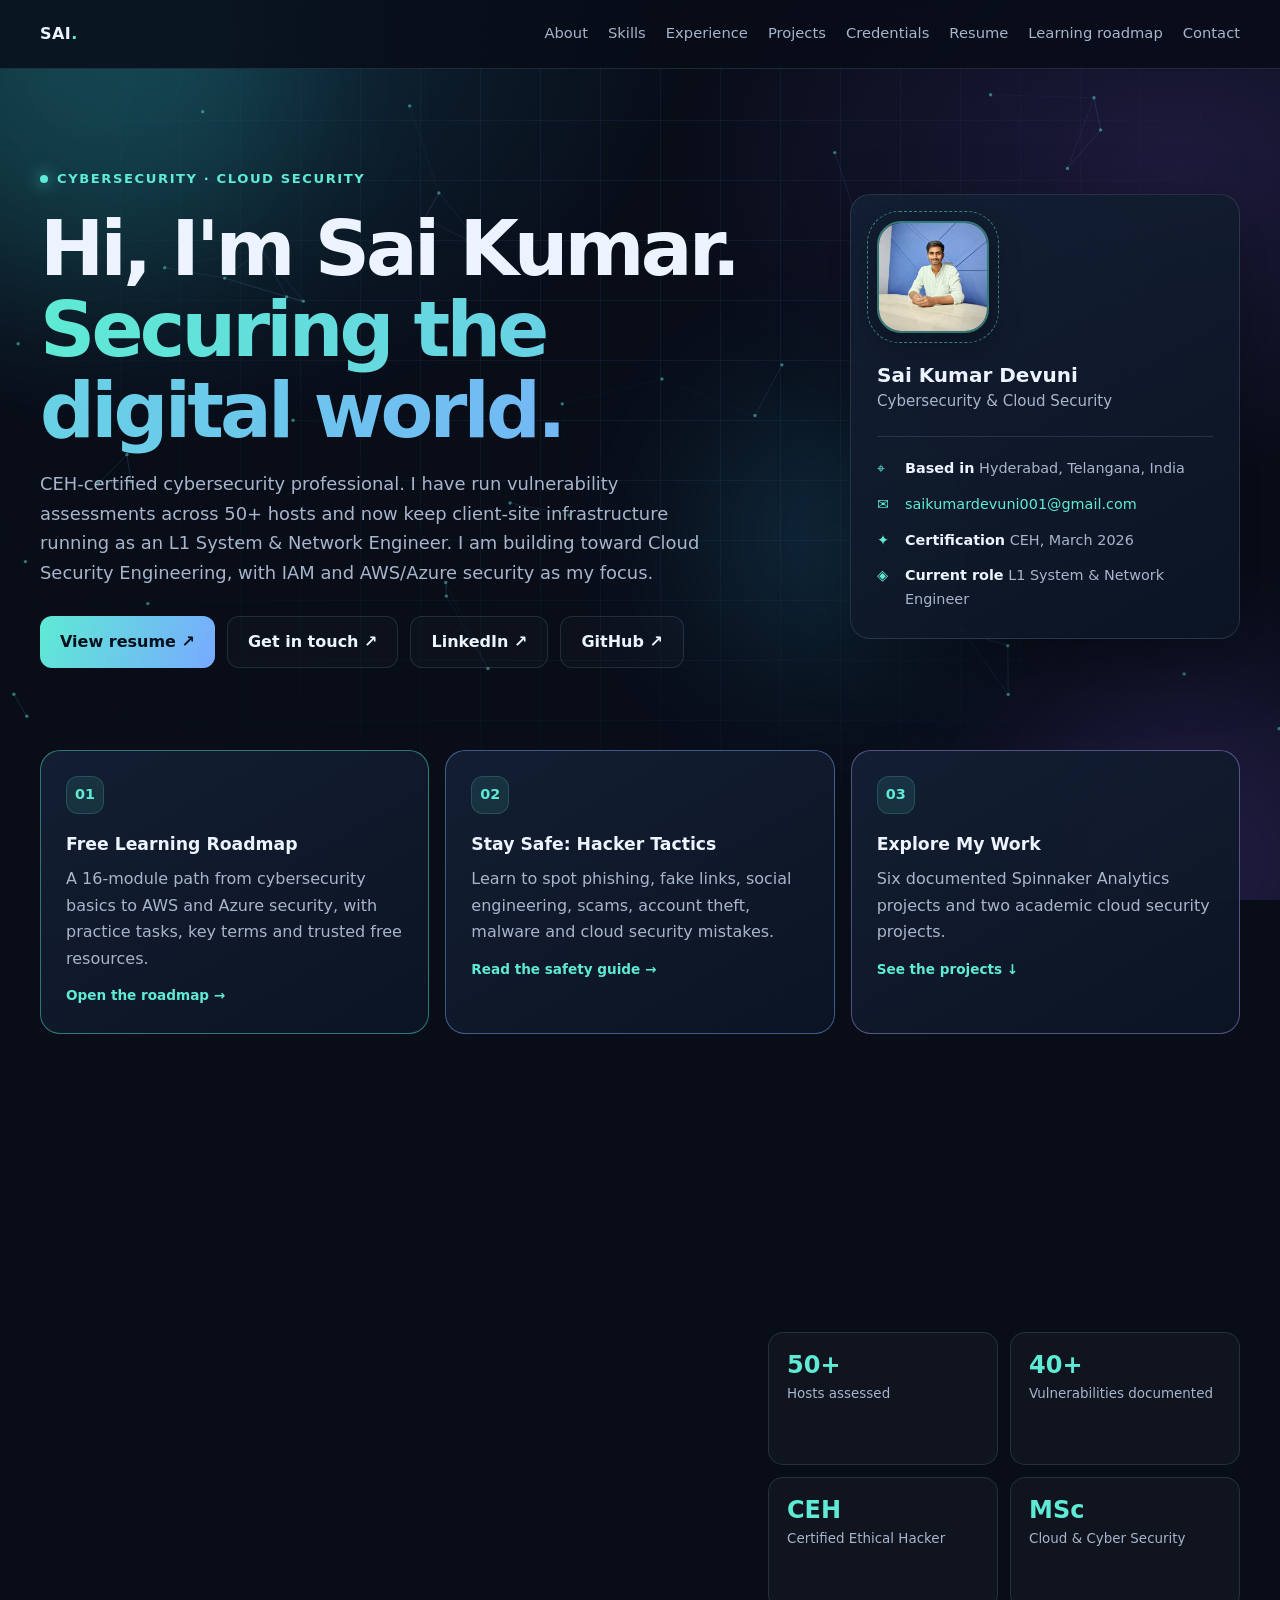
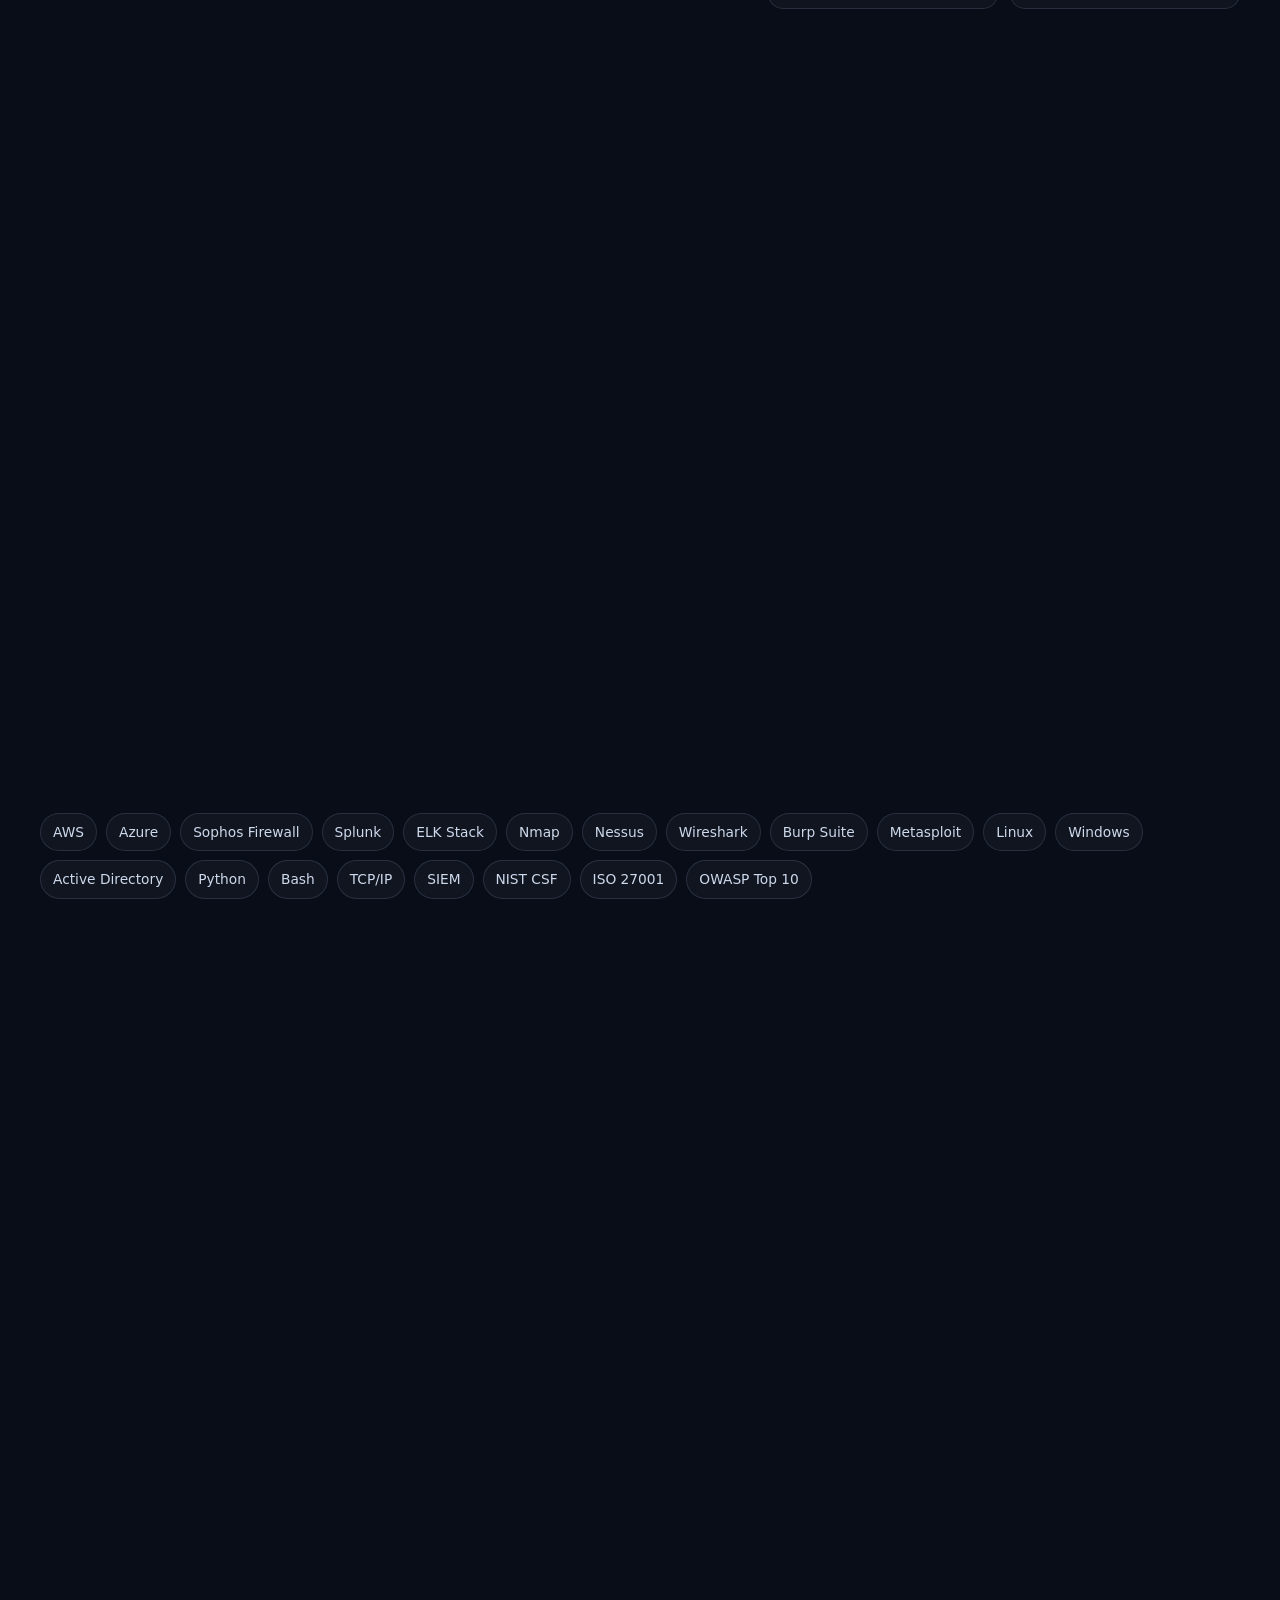
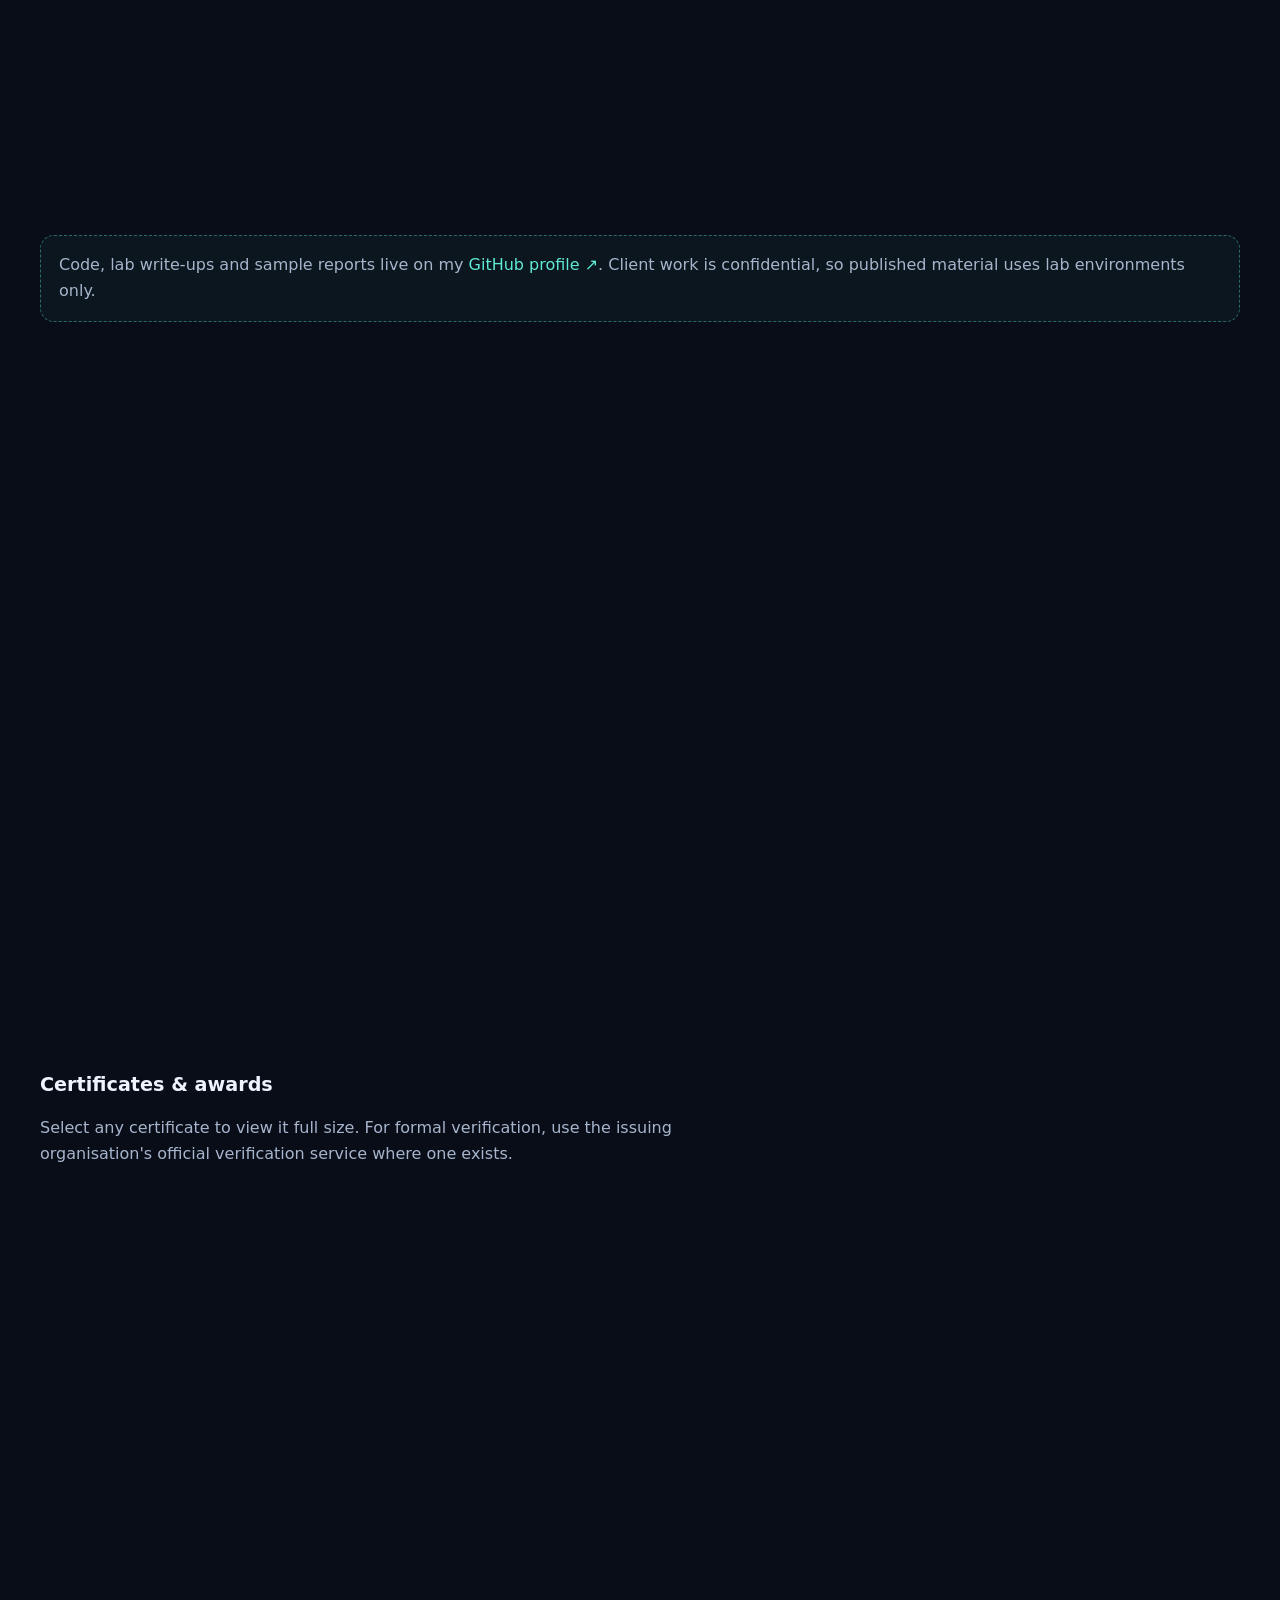
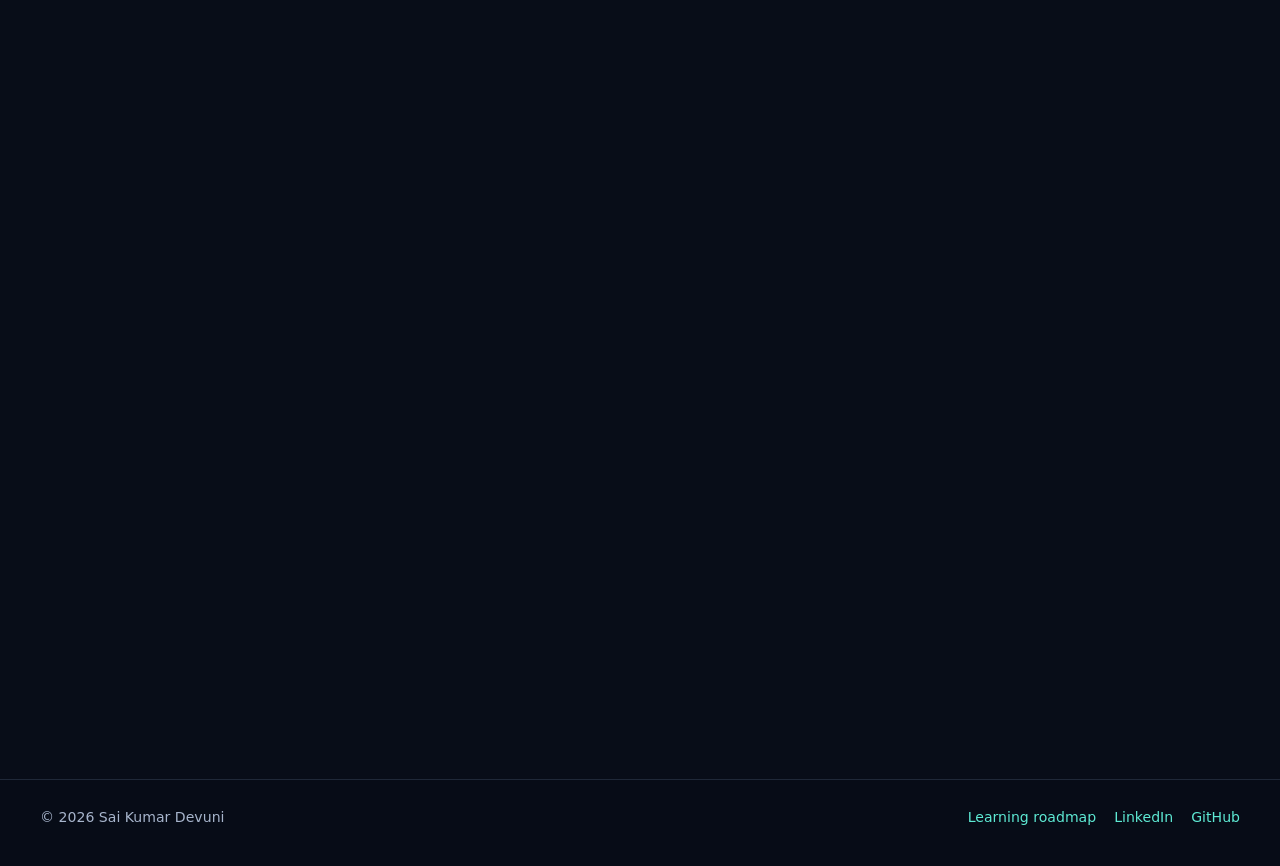
==== commit 75bce351: "Update index.html" ====
--- a/index.html
+++ b/index.html
@@ -319,7 +319,7 @@
         <div class="head">
           <div class="kicker">Contact</div>
           <h2>Let's connect</h2>
-          <p class="sub">Open to roles in cloud security, cybersecurity, IAM, network security and security operations.</p>
+          <p class="sub"></p>
         </div>
         <div class="card visitor">
           <div>
